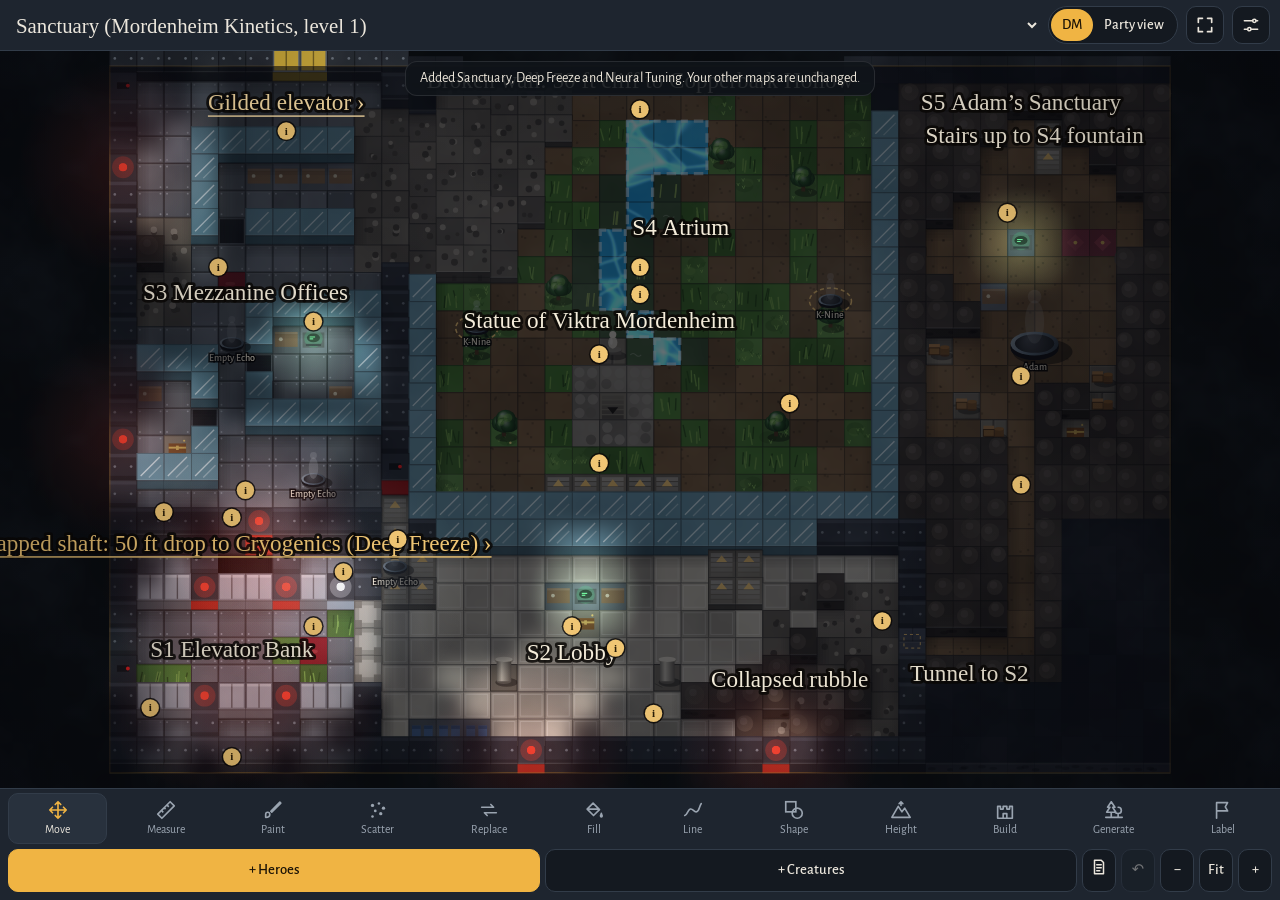
==== index.html @ d5d47702 "Add files via upload" ====
<!DOCTYPE html>
<html lang="en">
<head>
<meta charset="utf-8">
<meta name="color-scheme" content="dark">
<meta name="theme-color" content="#1e252f">
<meta name="viewport" content="width=device-width, initial-scale=1, viewport-fit=cover">
<title>Dungeon Maker</title>
<link rel="preconnect" href="https://fonts.googleapis.com">
<link rel="preconnect" href="https://fonts.gstatic.com" crossorigin>
<link href="https://fonts.googleapis.com/css2?family=Alegreya+Sans:wght@400;500;700&family=IM+Fell+English+SC&display=swap" rel="stylesheet">
<link rel="stylesheet" href="style.css">
</head>
<body>
<header>
  <select id="levelSel" aria-label="Current level"></select>
  <div class="seg" role="group" aria-label="View" id="viewSeg">
    <button data-view="dm" aria-pressed="true">DM</button>
    <button data-view="party" aria-pressed="false">Party view</button>
  </div>
  <button class="icon-btn" id="hideTools" aria-label="Hide tools for a bigger map" aria-pressed="false">
    <svg viewBox="0 0 24 24" fill="none" stroke="currentColor" stroke-width="2" stroke-linecap="round" stroke-linejoin="round"><path d="M4 9V4h5M20 9V4h-5M4 15v5h5M20 15v5h-5"/></svg>
  </button>
  <button class="icon-btn" id="lvlBtn" aria-label="Settings">
    <svg viewBox="0 0 24 24" fill="none" stroke="currentColor" stroke-width="1.8" stroke-linecap="round"><path d="M4 7h10M18 7h2M4 17h4M12 17h8"/><circle cx="16" cy="7" r="2"/><circle cx="10" cy="17" r="2"/></svg>
  </button>
</header>

<main id="stage">
  <canvas id="map" aria-label="Dungeon map"></canvas>
  <div id="toast" role="status" aria-live="polite"></div>
  <button class="btn" id="exitTable">Exit table display</button>
  <div id="floatBar">
    <button class="btn sq" id="fUndo" aria-label="Undo">↶</button>
    <button class="btn sq" id="fOut" aria-label="Zoom out">−</button>
    <button class="btn sq" id="fIn" aria-label="Zoom in">+</button>
    <button class="btn primary" id="showTools">Show tools</button>
  </div>
</main>

<nav class="tools">
  <div class="toolrow" role="group" aria-label="Tools">
    <button class="tool" data-tool="move" aria-pressed="true"><svg viewBox="0 0 24 24" fill="none" stroke="currentColor" stroke-width="1.8" stroke-linecap="round" stroke-linejoin="round"><path d="M12 3v18M3 12h18M12 3l-3 3M12 3l3 3M12 21l-3-3M12 21l3-3M3 12l3-3M3 12l3 3M21 12l-3-3M21 12l-3 3"/></svg>Move</button>
    <button class="tool" data-tool="measure" aria-pressed="false"><svg viewBox="0 0 24 24" fill="none" stroke="currentColor" stroke-width="1.8" stroke-linejoin="round"><path d="M3 16.5 16.5 3 21 7.5 7.5 21z"/><path d="M7 12.5l2 2M10 9.5l1.5 1.5M13 6.5l2 2"/></svg>Measure</button>
    <button class="tool edit" data-tool="paint" aria-pressed="false"><svg viewBox="0 0 24 24" fill="none" stroke="currentColor" stroke-width="1.8" stroke-linecap="round" stroke-linejoin="round"><path d="M4 20c2.5 0 4.5-1 4.5-3.2A2.3 2.3 0 0 0 6.2 14.5C4.8 14.5 4 15.6 4 17zM9.6 13.4 19.5 3.5l1 1-9.9 9.9"/></svg>Paint</button>
    <button class="tool edit" data-tool="scatter" aria-pressed="false"><svg viewBox="0 0 24 24" fill="currentColor"><circle cx="6" cy="7" r="1.8"/><circle cx="13" cy="5" r="1.4"/><circle cx="18" cy="10" r="1.8"/><circle cx="9" cy="13" r="1.5"/><circle cx="15" cy="16" r="1.8"/><circle cx="6" cy="19" r="1.4"/></svg>Scatter</button>
    <button class="tool edit" data-tool="replace" aria-pressed="false"><svg viewBox="0 0 24 24" fill="none" stroke="currentColor" stroke-width="1.8" stroke-linecap="round" stroke-linejoin="round"><path d="M4 9h13l-3-3M20 15H7l3 3"/></svg>Replace</button>
    <button class="tool edit" data-tool="fill" aria-pressed="false"><svg viewBox="0 0 24 24" fill="none" stroke="currentColor" stroke-width="1.8" stroke-linejoin="round"><path d="M4.5 11 11 4.5l7 7L11.5 18zM4.5 11h13.5M20 15.5c0 1.3.9 2.2.9 3.1a.9.9 0 0 1-1.8 0c0-.9.9-1.8.9-3.1z"/></svg>Fill</button>
    <button class="tool edit" data-tool="line" aria-pressed="false"><svg viewBox="0 0 24 24" fill="none" stroke="currentColor" stroke-width="1.8" stroke-linecap="round"><path d="M3 18c3-1 3-6 6-7s4 4 7 3 3-7 5-9"/></svg>Line</button>
    <button class="tool edit" data-tool="shape" aria-pressed="false"><svg viewBox="0 0 24 24" fill="none" stroke="currentColor" stroke-width="1.8"><rect x="3" y="3" width="11" height="11"/><circle cx="15.5" cy="15.5" r="5.5"/></svg>Shape</button>
    <button class="tool edit" data-tool="height" aria-pressed="false"><svg viewBox="0 0 24 24" fill="none" stroke="currentColor" stroke-width="1.8" stroke-linejoin="round" stroke-linecap="round"><path d="M2 20 9 8l4 6 3-4 6 10z"/><path d="M12 3v4M10 5l2-2 2 2"/></svg>Height</button>
    <button class="tool edit" data-tool="build" aria-pressed="false"><svg viewBox="0 0 24 24" fill="none" stroke="currentColor" stroke-width="1.8" stroke-linejoin="round"><path d="M4 21V8h3v3h3V8h4v3h3V8h3v13z"/><path d="M10 21v-5h4v5"/></svg>Build</button>
    <button class="tool edit" data-tool="biome" aria-pressed="false"><svg viewBox="0 0 24 24" fill="none" stroke="currentColor" stroke-width="1.8" stroke-linejoin="round" stroke-linecap="round"><path d="M9 3 13 9h-2.5l3.5 5.5H4L7.5 9H5zM9 14.5V20M16.5 9a3.5 3.5 0 0 1 3.5 3.5c0 2-1.5 3.3-3.5 3.3s-3-1-3-1M16.5 15.8V20M3 20h18"/></svg>Generate</button>
    <button class="tool edit" data-tool="label" aria-pressed="false"><svg viewBox="0 0 24 24" fill="none" stroke="currentColor" stroke-width="1.8" stroke-linejoin="round" stroke-linecap="round"><path d="M5 21V4h12l-2.5 4.5L17 13H5"/></svg>Label</button>
  </div>
  <div class="opts" id="opts" hidden>
    <button class="chip" id="terrainBtn" data-for="paint scatter replace fill line shape" aria-label="Choose terrain"><canvas id="terrainSw" width="60" height="60"></canvas><span id="terrainName">Stone floor</span></button>
    <div class="group" id="sizes" data-for="paint scatter replace line height build" role="group" aria-label="Brush size"><span>Size</span></div>
    <div class="group" id="shapeSeg" data-for="paint replace line height" role="group" aria-label="Brush shape"></div>
    <div class="group" id="densSeg" data-for="scatter" role="group" aria-label="Density"></div>
    <div class="group" id="windSeg" data-for="line" role="group" aria-label="Line style"></div>
    <div class="group" id="modeSeg" data-for="shape" role="group" aria-label="Shape"></div>
    <div class="group" id="liftSeg" data-for="paint line" role="group" aria-label="Height while painting"><span>Height</span></div>
    <div class="group" id="hModeSeg" data-for="height" role="group" aria-label="Height mode"></div>
    <div class="group" id="buildSeg" data-for="build" role="group" aria-label="What to build"></div>
    <button class="chip plain" id="tmBtn" data-for="biome">✨ Describe a map</button>
    <button class="chip plain" id="genBtn" data-for="biome" aria-label="Choose what to generate">🌾 Grassland ▾</button>
  </div>
  <div class="actions">
    <button class="btn primary grow" id="addHero">+ Heroes</button>
    <button class="btn grow" id="addMon">+ Creatures</button>
    <button class="btn sq" id="partyBtn" aria-label="Party and character sheets"><svg viewBox="0 0 24 24" width="18" height="18" fill="none" stroke="currentColor" stroke-width="2" stroke-linecap="round" stroke-linejoin="round"><path d="M6 3h9l3 3v15H6z"/><path d="M9 9h6M9 13h6M9 17h4"/></svg></button>
    <button class="btn sq" id="undoBtn" disabled aria-label="Undo">↶</button>
    <button class="btn sq" id="zoomOut" aria-label="Zoom out">−</button>
    <button class="btn sq" id="fitBtn" aria-label="Show the whole level">Fit</button>
    <button class="btn sq" id="zoomIn" aria-label="Zoom in">+</button>
  </div>
</nav>

<section class="sheet" id="libSheet" hidden aria-label="Add minis">
  <div class="sheet-head"><h2 id="libTitle">Add minis</h2><button class="btn primary" id="libDone">Done</button></div>
  <div class="row">
    <div class="seg" id="libTabs" role="group" aria-label="Kind"><button data-k="hero" aria-pressed="true">Heroes</button><button data-k="creature" aria-pressed="false">Creatures</button></div>
    <div class="qty" style="margin-left:auto"><span class="note">How many</span><button class="btn sq" id="qMinus" aria-label="Fewer">−</button><output id="qOut">1</output><button class="btn sq" id="qPlus" aria-label="More">+</button></div>
  </div>
  <div class="field"><input type="search" id="libSearch" placeholder="Search, like goblin or dragon" aria-label="Search minis" autocomplete="off"></div>
  <div class="opts" id="libCats" role="group" aria-label="Category"></div>
  <div class="tgrid" id="libGrid"></div>
</section>

<section class="sheet" id="tokSheet" hidden aria-label="Edit mini">
  <div class="sheet-head"><h2 id="tokTitle">Edit hero</h2><button class="btn primary" id="tokDone">Done</button></div>
  <div class="row">
    <canvas class="preview" id="tokPrev" width="58" height="58"></canvas>
    <div class="field" style="flex:1"><label for="tokName">Name</label><input type="text" id="tokName" maxlength="28" autocomplete="off"></div>
  </div>
  <div class="row">
    <button class="btn" id="pickIcon">Pick an icon</button>
    <label class="btn filelabel">Use a picture<input type="file" id="fileIn" accept="image/*"></label>
    <button class="btn" id="noPic">Plain</button>
  </div>
  <div class="field">
    <span class="lab">Hit points</span>
    <div class="row">
      <input type="number" id="hp" min="0" aria-label="Current hit points" style="width:76px;border:1px solid var(--line);background:var(--bg);border-radius:8px;padding:7px 8px">
      <span>of</span>
      <input type="number" id="hpMax" min="0" aria-label="Maximum hit points" style="width:76px;border:1px solid var(--line);background:var(--bg);border-radius:8px;padding:7px 8px">
      <div class="hpbtns"><button class="btn" data-hp="-5">−5</button><button class="btn" data-hp="-1">−1</button><button class="btn" data-hp="1">+1</button><button class="btn" data-hp="5">+5</button></div>
    </div>
  </div>
  <div class="field"><label for="tokAlt">Height above the ground <output id="altOut">On the ground</output></label>
    <div class="row"><input type="number" id="tokAlt" step="5" aria-label="Height in feet" style="width:90px;border:1px solid var(--line);background:var(--bg);border-radius:8px;padding:7px 8px"><span>ft</span>
      <div class="hpbtns"><button class="btn" data-alt="-10">−10</button><button class="btn" data-alt="10">+10</button><button class="btn" data-alt="30">+30</button><button class="btn" data-alt="0">Ground</button></div></div>
    <p class="note">Above 0 is flying: they see over walls, trees and cliffs lower than their eyes, and others can spot them from farther away. Below 0 is burrowed or diving.</p></div>
  <div class="field"><span class="lab">Conditions</span><div class="row" id="condRow"></div></div>
  <div class="field" id="visField">
    <label for="tokVis">How far they can see <output id="visOut">60 ft</output></label>
    <input type="range" id="tokVis" min="0" max="300" step="5">
    <p class="note">Darkvision is usually 60 ft, a torch about 40 ft. On a level lit from within, heroes see everything in line of sight.</p>
  </div>
  <div class="field">
    <label for="tokSize">Size</label>
    <select id="tokSize">
      <option value="1">Tiny, Small or Medium (1 square)</option>
      <option value="2">Large (2×2)</option>
      <option value="3">Huge (3×3)</option>
      <option value="4">Gargantuan (4×4)</option>
      <option value="6">Colossal (6×6)</option>
      <option value="10">Titanic (10×10)</option>
    </select>
  </div>
  <div class="field"><label for="tokLight">Carries or gives off light</label><select id="tokLight"></select><p class="note" id="tokLightOut"></p></div>
  <div class="field"><label for="tokModel">3D model</label><select id="tokModel"></select></div>
  <div class="field"><label for="tokAnim">Animation</label>
    <select id="tokAnim"><option value="none">None</option><option value="tentacles">Writhing tentacles</option><option value="hover">Hovering</option><option value="aura">Glowing aura</option><option value="flames">Wreathed in flames</option><option value="shadow">Shadowy</option></select></div>
  <div class="field"><label for="tokFrenzy">Frenzy Virus</label><select id="tokFrenzy"><option value="0">Not infected</option><option value="1">Frenzied (purple, red eyes)</option><option value="2">Apex (dark aura)</option></select></div>
  <label class="check"><input type="checkbox" id="tokSub"> Under the water (seen through the surface)</label>
  <label class="check" id="hiddenRow"><input type="checkbox" id="tokHidden"> Hidden from players, even when in sight</label>
  <div class="field"><label for="tokLevel">On level</label><select id="tokLevel"></select></div>
  <div class="field"><span class="lab">Ring color</span><div class="swatches" id="swatches"></div></div>
  <button class="btn primary" id="tokSheetBtn">Open character sheet</button>
  <div class="row">
    <button class="btn grow" id="tokDup">Duplicate</button>
    <button class="btn grow danger" id="tokDel">Remove</button>
  </div>
</section>

<section class="sheet" id="iconSheet" hidden aria-label="Pick an icon">
  <div class="sheet-head"><h2>Pick an icon</h2><button class="btn primary" id="iconDone">Back</button></div>
  <div class="egrid" id="iconGrid"></div>
</section>

<section class="sheet" id="genSheet" hidden aria-label="Choose what to generate">
  <div class="sheet-head"><h2>Generate</h2><button class="btn primary" id="genDone">Done</button></div>
  <p class="note">Pick one, then drag a rectangle on the map. Bigger rectangles make bigger places. Every drag comes out different, and Undo takes it back.</p>
  <div id="genGroups"></div>
</section>

<section class="sheet" id="tmSheet" hidden aria-label="Describe a map">
  <div class="sheet-head"><h2>Describe a map</h2><button class="btn primary" id="tmClose">Close</button></div>
  <div class="field"><label for="tmText">What should the map have?</label>
    <textarea id="tmText" rows="4" placeholder="A ruined castle on a hill in a misty forest, a river running north to south, a village to the west, and 6 goblins and an ogre in the castle"></textarea></div>
  <div class="opts" id="tmExamples" style="flex-wrap:wrap"></div>
  <div class="seg" id="tmWhere" role="group" aria-label="Where to make it" style="align-self:flex-start"><button data-v="new" aria-pressed="true">New level</button><button data-v="here" aria-pressed="false">Replace this level</button></div>
  <button class="btn primary" id="tmGo">Make the map</button>
  <p class="note" id="tmResult">Mention places (castle, village, ruins, temple, forest, desert, mountains, river, road, coast, island, caves, lava), where they go (north, east, middle…), sizes (huge, 300 by 200 ft, 5 miles), time and weather (night, fog, snow, storm) and creatures with counts (3 goblins, a frenzied Rathalos, a party of 5).</p>
</section>

<section class="sheet" id="csSheet" hidden aria-label="Character sheet" style="max-height:92vh">
  <div class="sheet-head"><h2 id="csTitle">Character sheet</h2><button class="btn primary" id="csDone">Done</button></div>
  <div class="seg" id="csTabs" role="group" aria-label="Sheet section" style="align-self:flex-start;flex-wrap:wrap">
    <button data-t="main" aria-pressed="true">Character</button><button data-t="stats" aria-pressed="false">Abilities</button><button data-t="combat" aria-pressed="false">Combat</button><button data-t="spells" aria-pressed="false">Spells</button><button data-t="notes" aria-pressed="false">Features</button></div>
  <div id="csBody" class="cs-body"></div>
</section>

<section class="sheet" id="partySheet" hidden aria-label="Party">
  <div class="sheet-head"><h2>Party</h2><button class="btn primary" id="partyDone">Done</button></div>
  <p class="note">Every hero on every level. Tap one to open their character sheet.</p>
  <div id="partyList" class="party-list"></div>
</section>

<section class="sheet" id="labelSheet" hidden aria-label="Edit label">
  <div class="sheet-head"><h2>Edit label</h2><button class="btn primary" id="labelDone">Done</button></div>
  <div class="field"><label for="labelText">Place name</label><input type="text" id="labelText" maxlength="48" autocomplete="off"></div>
  <label class="check"><input type="checkbox" id="labelShow"> Players can see this label</label>
  <p class="note">Labels players can’t see show in gold in DM view.</p>
  <div class="field"><label for="labelLink">Tapping it opens level</label><select id="labelLink"></select></div>
  <button class="btn" id="labelGo" hidden>Go to that level</button>
  <button class="btn danger" id="labelDel">Remove label</button>
</section>

<section class="sheet" id="terrainSheet" hidden aria-label="Choose terrain">
  <div class="sheet-head"><h2>Choose terrain</h2><button class="btn primary" id="terrainDone">Done</button></div>
  <div id="terrainGroups"></div>
</section>

<section class="sheet" id="lvlSheet" hidden aria-label="Settings">
  <div class="sheet-head"><h2>Settings</h2><button class="btn primary" id="lvlDone">Done</button></div>
  <h3 style="margin-top:0">This level</h3>
  <div class="field"><label for="lvName">Level name</label><input type="text" id="lvName" maxlength="48" autocomplete="off"></div>
  <div class="field"><label for="scaleSel">Each square is</label>
    <select id="scaleSel">
      <option value="5">5 ft (rooms, caves and battles)</option>
      <option value="10">10 ft</option>
      <option value="30">30 ft</option>
      <option value="100">100 ft (regions)</option>
      <option value="500">500 ft</option>
      <option value="5280">1 mile (overland)</option>
    </select>
  </div>
  <div class="pair">
    <div class="field"><label for="mapW">Width (squares)</label><input type="number" id="mapW" min="10" max="2000"></div>
    <div class="field"><label for="mapH">Height (squares)</label><input type="number" id="mapH" min="10" max="2000"></div>
  </div>
  <button class="btn" id="resizeBtn">Resize level</button>
  <p class="note" id="sizeNote"></p>
  <div class="field">
    <span class="lab">Sky and ambient light</span>
    <div class="seg" id="timeSeg" role="group" aria-label="Sky and ambient light" style="align-self:flex-start;flex-wrap:wrap">
      <button data-v="day" aria-pressed="false">Daylight</button><button data-v="dusk" aria-pressed="false">Dawn or dusk</button><button data-v="moon" aria-pressed="false">Moonlit</button><button data-v="night" aria-pressed="false">Dark night</button><button data-v="none" aria-pressed="false">No light</button>
    </div>
    <p class="note">Torches, fires, lava, crystals, glowing terminals and any light a mini carries add light on top, and walls cast shadows. Every square is bright, dim or dark, and heroes need darkvision to see into darkness. Use No light for caves and sealed buildings.</p>
  </div>
  <label class="check"><input type="checkbox" id="skyChk"> Open sky (fliers can see over walls and trees)</label>
  <label class="check"><input type="checkbox" id="gridChk"> Show grid</label>
  <div class="field"><span class="lab">Grid style</span>
    <div class="seg" id="gridStyleSeg" role="group" aria-label="Grid style" style="align-self:flex-start"><button data-v="line" aria-pressed="true">Lines</button><button data-v="glow" aria-pressed="false">Glowing</button></div></div>
  <div class="field"><label for="weatherSel">Weather and atmosphere</label>
    <select id="weatherSel">
      <option value="none">None</option><option value="rain">Rain</option><option value="storm">Thunderstorm</option><option value="snow">Snow</option>
      <option value="fog">Drifting fog</option><option value="embers">Rising embers</option><option value="ash">Falling ash</option><option value="fireflies">Fireflies</option>
      <option value="spores">Glowing spores</option><option value="bubbles">Underwater bubbles</option><option value="dust">Dust motes</option><option value="sunbeams">Sunbeams</option><option value="heartbeat">Heartbeat (living dungeon)</option>
    </select></div>

  <button class="btn" id="fogBtn">Reset what the party has explored</button>
  <button class="btn danger" id="clearBtn">Clear this level</button>
  <h3>Look</h3>
  <div class="field"><span class="lab">Animated effects</span>
    <div class="seg" id="fxSeg" role="group" aria-label="Animated effects" style="align-self:flex-start"><button data-v="1" aria-pressed="true">On</button><button data-v="0" aria-pressed="false">Off</button></div>
    <p class="note">Shimmering water with light ripples and foam, flowing lava, flickering firelight, weather, writhing tentacles and richer ground textures. Turn off on slower devices.</p></div>
  <div class="field"><span class="lab">Map</span>
    <div class="seg" id="lookSeg" role="group" aria-label="Map style" style="align-self:flex-start"><button data-v="1" aria-pressed="true">3D</button><button data-v="0" aria-pressed="false">Flat</button></div></div>
  <div class="field" id="wallField"><label for="wallH">Wall height <output id="wallOut"></output></label><input type="range" id="wallH" min="0.15" max="1" step="0.05"></div>
  <div class="field"><span class="lab">Minis</span>
    <div class="seg" id="miniSeg" role="group" aria-label="Mini style" style="align-self:flex-start"><button data-v="model" aria-pressed="true">3D models</button><button data-v="standee" aria-pressed="false">Standees</button><button data-v="flat" aria-pressed="false">Flat tokens</button></div></div>
  <p class="note">3D shows when you’re zoomed in. Zoomed far out, huge levels switch to a flat overview so they stay fast.</p>
  <h3>Table display</h3>
  <p class="note">Show the players’ view on a TV or second screen. Open this same page there and tap the button below on that screen. It follows this screen’s level, camera, minis and fog as you play.</p>
  <button class="btn" id="tableBtn">Use this screen as the table display</button>
  <label class="check"><input type="checkbox" id="followChk" checked> Table display follows my camera</label>
  <h3>Levels</h3>
  <p class="note">Give each part of a big dungeon its own level, like a mile-wide overview plus detailed 5 ft areas. A label can open another level when tapped.</p>
  <button class="btn" id="addLvlBtn">Add a new level</button>
  <button class="btn danger" id="delLvlBtn">Delete this level</button>
  <button class="btn" id="sampleBtn">Load the example living dungeon</button>
  <button class="btn" id="tmBtn2">New level from a description</button>
  <button class="btn" id="mkBtn">Add the Mordenheim Kinetics maps</button>
  <button class="btn" id="cometBtn">Add the Frenzied Comet campaign maps</button>
</section>

<script src="script.js"></script>
</body>
</html>
---- style.css ----
:root,:root[data-theme="light"],:root[data-theme="dark"]{
  /* Always the dark tabletop look, whatever the device or app theme is */
  --bg:#141920; --panel:#1e252f; --ink:#ebe6dc; --muted:#9aa4b0; --line:#323c49;
  --accent:#f0b443; --accent-ink:#1d1406; --danger:#e3695c; --press:#28313d;
  box-sizing:border-box;
  padding-top:env(safe-area-inset-top,0px);
  padding-bottom:env(safe-area-inset-bottom,0px);
  color-scheme:dark;
}
*,*::before,*::after{box-sizing:inherit}
html{height:100%;scroll-padding-top:env(safe-area-inset-top,0px)}
body{height:100%;margin:0;display:flex;flex-direction:column;overflow:hidden;background:var(--bg);color:var(--ink);
  font:16px/1.4 "Alegreya Sans",system-ui,-apple-system,"Segoe UI",sans-serif}
button,input,select{font:inherit;color:inherit}
button{cursor:pointer}
:focus-visible{outline:2px solid var(--accent);outline-offset:2px}

header{display:flex;align-items:center;gap:8px;padding:6px 10px;background:var(--panel);border-bottom:1px solid var(--line)}
#levelSel{flex:1;min-width:0;border:0;background:none;padding:4px 2px;font-family:"IM Fell English SC",Georgia,"Times New Roman",serif;font-size:1.3rem;line-height:1.1;text-overflow:ellipsis}
.seg{display:flex;border:1px solid var(--line);border-radius:999px;padding:2px;background:var(--bg);flex-shrink:0}
.seg button{border:0;background:none;padding:6px 11px;border-radius:999px;font-weight:500;font-size:.9rem;white-space:nowrap}
.seg button[aria-pressed="true"]{background:var(--accent);color:var(--accent-ink)}
.icon-btn{border:1px solid var(--line);background:var(--bg);border-radius:10px;width:38px;height:38px;display:grid;place-items:center;padding:0;flex-shrink:0}
.icon-btn svg{width:20px;height:20px}
.icon-btn[aria-pressed="true"]{background:var(--accent);border-color:var(--accent);color:var(--accent-ink)}

#stage{flex:1;position:relative;background:#0a0d11;min-height:0;overflow:hidden}
#map{display:block;width:100%;height:100%;touch-action:none}
#toast{position:absolute;top:10px;left:50%;transform:translateX(-50%);max-width:min(92%,520px);background:rgba(16,20,26,.9);color:#ece6da;
  border:1px solid rgba(255,255,255,.1);border-radius:12px;padding:7px 14px;font-size:.88rem;line-height:1.35;pointer-events:none;opacity:0;transition:opacity .25s;text-align:center}
#toast.on{opacity:1}
@media (prefers-reduced-motion: reduce){#toast{transition:none}}
#floatBar{position:absolute;right:10px;bottom:10px;display:none;gap:6px}
body.compact #floatBar{display:flex}
body.compact nav.tools{display:none}
#floatBar .btn{box-shadow:0 4px 14px rgba(0,0,0,.4)}
body.table header,body.table nav.tools,body.table #floatBar{display:none!important}
#exitTable{position:absolute;top:8px;right:8px;display:none;opacity:.35;font-size:.8rem}
body.table #exitTable{display:block}
#exitTable:hover,#exitTable:focus-visible{opacity:1}

nav.tools{background:var(--panel);padding:4px 8px 8px;display:flex;flex-direction:column;gap:5px;border-top:1px solid var(--line)}
.toolrow{display:flex;gap:2px;overflow-x:auto;scrollbar-width:none}
.toolrow::-webkit-scrollbar,.opts::-webkit-scrollbar{display:none}
.tool{flex:1 0 auto;min-width:52px;border:1px solid transparent;background:none;border-radius:10px;display:flex;flex-direction:column;align-items:center;gap:1px;padding:5px 3px;font-size:.74rem;color:var(--muted);white-space:nowrap}
.tool svg{width:22px;height:22px}
.tool[aria-pressed="true"]{background:var(--press);border-color:var(--line);color:var(--ink)}
.tool[aria-pressed="true"] svg{color:var(--accent)}
.tool:disabled{opacity:.3;cursor:default}

.opts{display:flex;gap:8px;align-items:center;overflow-x:auto;scrollbar-width:none;min-height:38px}
.opts[hidden],.opts [hidden]{display:none!important}
.chip{display:flex;align-items:center;gap:6px;border:1px solid var(--line);background:var(--bg);border-radius:999px;padding:3px 12px 3px 3px;white-space:nowrap;font-weight:500;font-size:.88rem;flex-shrink:0}
.chip canvas{width:30px;height:30px;border-radius:50%;display:block}
.chip.plain{padding:5px 11px}
.chip[aria-pressed="true"]{border-color:var(--accent);background:var(--press);box-shadow:inset 0 0 0 1px var(--accent)}
.group{display:flex;align-items:center;gap:3px;flex-shrink:0}
.group>span{font-size:.82rem;color:var(--muted);margin-right:2px}
.size{min-width:30px;height:30px;border-radius:8px;border:1px solid var(--line);background:var(--bg);padding:0 4px;font-size:.84rem;font-weight:500}
.size[aria-pressed="true"]{background:var(--accent);border-color:var(--accent);color:var(--accent-ink)}

.actions{display:flex;gap:5px}
.btn{border:1px solid var(--line);background:var(--bg);border-radius:10px;padding:8px 10px;font-weight:500;white-space:nowrap}
.btn.primary{background:var(--accent);border-color:var(--accent);color:var(--accent-ink)}
.btn.grow{flex:1 1 0;min-width:0;overflow:hidden;text-overflow:ellipsis}
.actions .btn{padding:8px 6px;font-size:.92rem}
.btn.danger{color:var(--danger)}
.btn:disabled{opacity:.4;cursor:default}
.btn.sq{min-width:34px;padding:8px 6px}

.sheet{position:fixed;left:0;right:0;bottom:0;z-index:20;margin:0 auto;max-width:600px;background:var(--panel);border:1px solid var(--line);border-bottom:0;border-radius:16px 16px 0 0;
  padding:14px 16px calc(16px + env(safe-area-inset-bottom,0px));box-shadow:0 -10px 30px rgba(0,0,0,.35);display:flex;flex-direction:column;gap:12px;max-height:84vh;overflow:auto}
.sheet[hidden]{display:none}
.sheet-head{display:flex;align-items:center;gap:8px;position:sticky;top:-14px;background:var(--panel);padding:4px 0;margin-top:-4px;z-index:1}
.sheet h2{font-family:"IM Fell English SC",Georgia,serif;font-weight:400;font-size:1.3rem;margin:0;flex:1}
.sheet h3{font-family:"IM Fell English SC",Georgia,serif;font-weight:400;font-size:1.1rem;margin:6px 0 0}
.field{display:flex;flex-direction:column;gap:4px}
.field[hidden],.row[hidden],.check[hidden]{display:none}
.field>label,.field>.lab{font-weight:500;display:flex;justify-content:space-between;gap:8px}
.field input[type=text],.field input[type=number],.field input[type=search],.field select{border:1px solid var(--line);background:var(--bg);border-radius:8px;padding:8px 10px;width:100%}
.field input[type=range]{width:100%;accent-color:var(--accent)}
.field textarea{border:1px solid var(--line);background:var(--bg);border-radius:8px;padding:8px 10px;width:100%;resize:vertical;font:inherit;color:inherit}
.check{display:flex;align-items:center;gap:10px;font-weight:500}
.check input{width:20px;height:20px;accent-color:var(--accent)}
.note{margin:0;font-size:.85rem;color:var(--muted)}
.swatches{display:flex;gap:8px;flex-wrap:wrap}
.swatch{width:32px;height:32px;border-radius:50%;border:2px solid var(--line);padding:0}
.swatch[aria-pressed="true"]{border-color:var(--ink);box-shadow:0 0 0 2px var(--accent)}
.row{display:flex;gap:8px;flex-wrap:wrap;align-items:center}
.pair{display:flex;gap:10px}
.pair .field{flex:1}
.tgrid{display:grid;grid-template-columns:repeat(auto-fill,minmax(78px,1fr));gap:6px}
.tcell{border:1px solid transparent;background:none;border-radius:10px;padding:6px 4px;display:flex;flex-direction:column;align-items:center;gap:4px;font-size:.8rem;line-height:1.15;text-align:center}
.tcell canvas{width:44px;height:44px;border-radius:8px;display:block}
.tcell[aria-pressed="true"]{border-color:var(--accent);background:var(--press)}
.tcell .emo{font-size:30px;line-height:44px;height:44px;width:44px;border-radius:50%;display:grid;place-items:center;font-family:"Apple Color Emoji","Segoe UI Emoji","Noto Color Emoji",sans-serif}
.tcell small{color:var(--muted);font-size:.72rem}
.egrid{display:grid;grid-template-columns:repeat(auto-fill,minmax(46px,1fr));gap:4px}
.egrid button{border:1px solid transparent;background:none;border-radius:10px;height:46px;font-size:26px;font-family:"Apple Color Emoji","Segoe UI Emoji","Noto Color Emoji",sans-serif;padding:0}
.egrid button[aria-pressed="true"]{border-color:var(--accent);background:var(--press)}
.cs-body{display:flex;flex-direction:column;gap:12px}
.cs-body input[type=text],.cs-body input[type=number],.cs-body select,.cs-body textarea{border:1px solid var(--line);background:var(--bg);border-radius:8px;padding:7px 9px;width:100%;min-width:0;font:inherit;color:inherit}
.cs-gest{display:grid;grid-template-columns:repeat(auto-fit,minmax(200px,1fr));gap:10px}
.cs-side{border:1px solid var(--line);border-radius:12px;padding:10px;display:flex;flex-direction:column;gap:8px}
.cs-side h3{margin:0}
.cs-stats{display:grid;grid-template-columns:repeat(auto-fill,minmax(96px,1fr));gap:8px}
.cs-stats div,.cs-abil div,.cs-slots>div{border:1px solid var(--line);border-radius:12px;padding:8px;display:flex;flex-direction:column;align-items:center;gap:2px;text-align:center}
.cs-stats b,.cs-abil b{font-size:1.25rem}.cs-stats span,.cs-abil span,.cs-slots span{font-size:.78rem;color:var(--muted)}
.cs-abil{display:grid;grid-template-columns:repeat(3,1fr);gap:8px}.cs-abil input{text-align:center;width:64px!important}
.cs-slots{display:grid;grid-template-columns:repeat(auto-fill,minmax(110px,1fr));gap:8px}
.cs-list{display:grid;grid-template-columns:repeat(auto-fill,minmax(180px,1fr));gap:6px}
.cs-skill{border:1px solid var(--line);background:var(--bg);border-radius:10px;padding:7px 9px;text-align:left}
.cs-skill[aria-pressed="true"]{border-color:var(--accent);background:var(--press)}
.cs-skill small,.cs-list small{color:var(--muted)}
.cs-atk input,.cs-trk input{flex:1}.cs-trk b{white-space:nowrap}
.party-list{display:flex;flex-direction:column;gap:6px}
.party-row{border:1px solid var(--line);background:var(--bg);border-radius:12px;padding:10px 12px;text-align:left;display:flex;flex-direction:column;gap:2px}
.party-row span{font-size:.85rem;color:var(--muted)}
.btn[data-armed]{background:var(--danger);border-color:var(--danger);color:#fff}
.cond{border:1px solid var(--line);background:var(--bg);border-radius:999px;padding:4px 10px;font-size:.85rem;white-space:nowrap}
.cond[aria-pressed="true"]{background:var(--accent);border-color:var(--accent);color:var(--accent-ink)}
.preview{width:58px;height:58px;border-radius:50%;flex-shrink:0}
.hpbtns{display:flex;gap:4px}
.hpbtns .btn{padding:7px 9px}
.qty{display:flex;align-items:center;gap:6px}
.qty output{min-width:2ch;text-align:center;font-weight:700;font-size:1.05rem}
.filelabel{position:relative;overflow:hidden}
.filelabel input{position:absolute;inset:0;opacity:0;cursor:pointer}
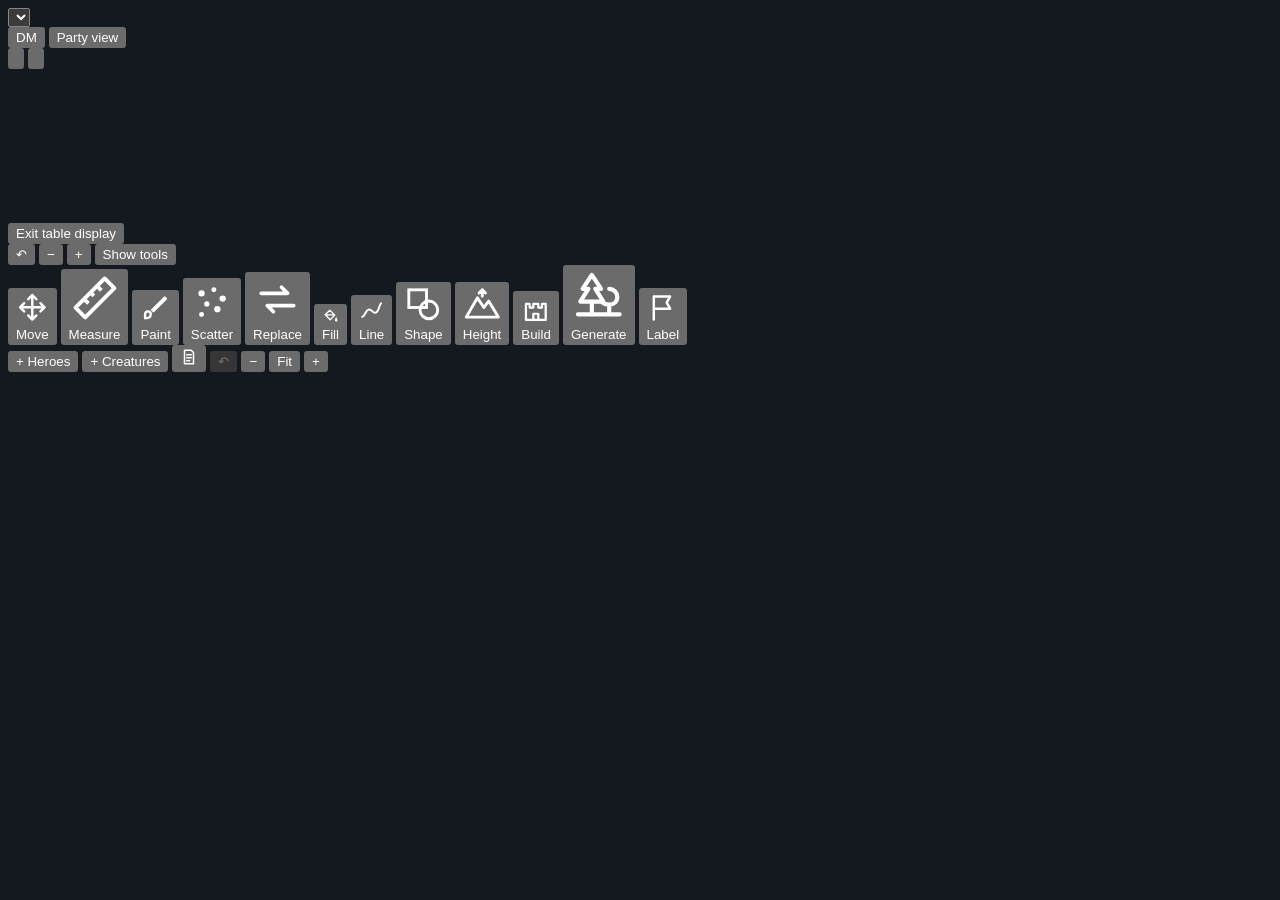
==== commit 43b2e42b: "Rename index (3).html to index.html" ====
--- a/index.html
+++ b/index.html
@@ -9,7 +9,7 @@
 <link rel="preconnect" href="https://fonts.googleapis.com">
 <link rel="preconnect" href="https://fonts.gstatic.com" crossorigin>
 <link href="https://fonts.googleapis.com/css2?family=Alegreya+Sans:wght@400;500;700&family=IM+Fell+English+SC&display=swap" rel="stylesheet">
-<link rel="stylesheet" href="style.css">
+<style>html,body{background:#141920;color:#ebe6dc;color-scheme:dark}</style><link rel="stylesheet" href="style.css?v=202610310903">
 </head>
 <body>
 <header>
@@ -258,6 +258,6 @@
   <button class="btn" id="cometBtn">Add the Frenzied Comet campaign maps</button>
 </section>
 
-<script src="script.js"></script>
+<script src="script.js?v=202610310903"></script>
 </body>
 </html>
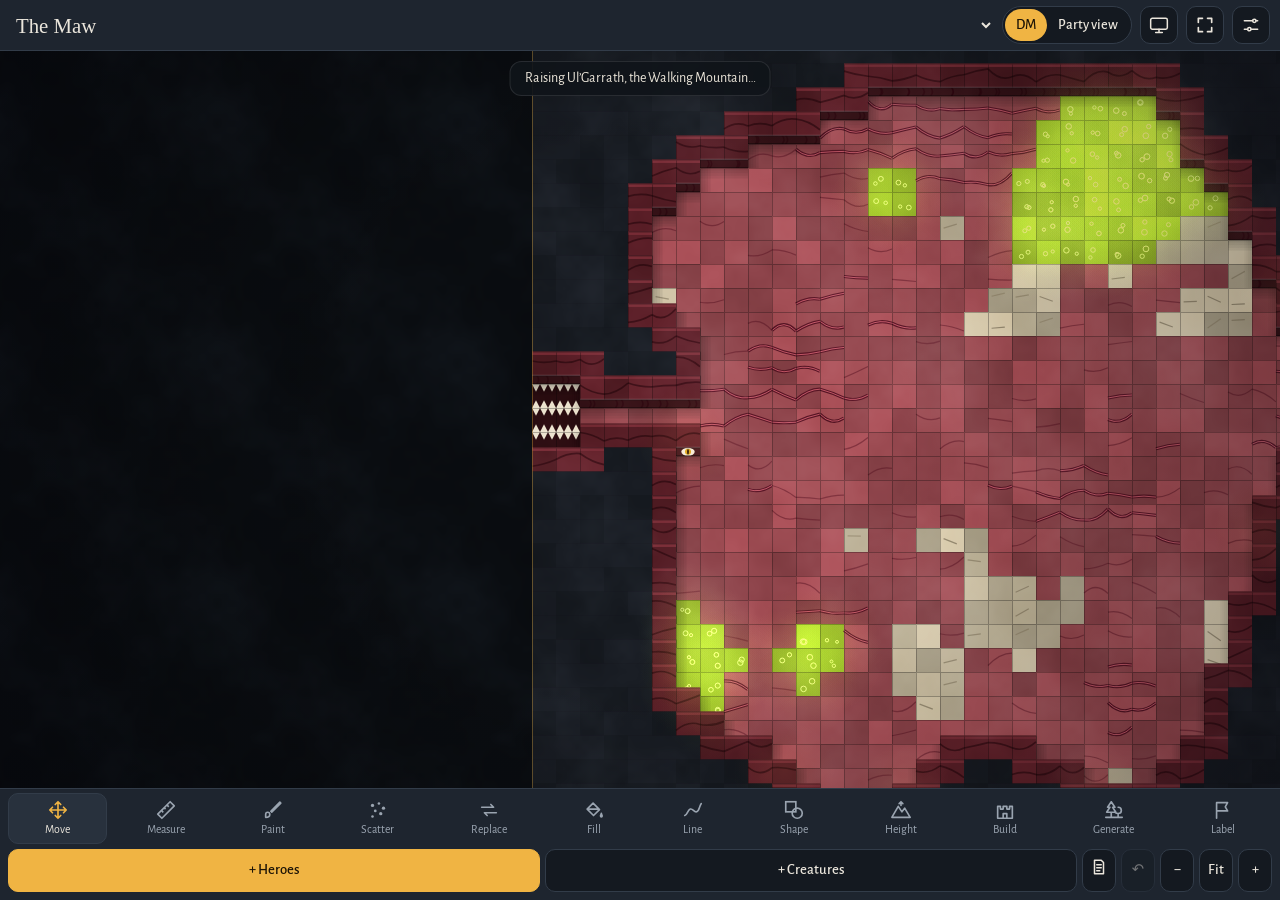
==== commit c40efa8f: "Add files via upload" ====
--- a/index.html
+++ b/index.html
@@ -4,12 +4,154 @@
 <meta charset="utf-8">
 <meta name="color-scheme" content="dark">
 <meta name="theme-color" content="#1e252f">
+<meta name="mobile-web-app-capable" content="yes">
+<meta name="apple-mobile-web-app-capable" content="yes">
+<meta name="apple-mobile-web-app-status-bar-style" content="black-translucent">
+<meta name="apple-mobile-web-app-title" content="Dungeon Maker">
+<link rel="manifest" href='data:application/manifest+json,{"name":"Dungeon Maker","short_name":"Dungeon Maker","display":"fullscreen","background_color":"%23141920","theme_color":"%23141920"}'>
 <meta name="viewport" content="width=device-width, initial-scale=1, viewport-fit=cover">
 <title>Dungeon Maker</title>
 <link rel="preconnect" href="https://fonts.googleapis.com">
 <link rel="preconnect" href="https://fonts.gstatic.com" crossorigin>
 <link href="https://fonts.googleapis.com/css2?family=Alegreya+Sans:wght@400;500;700&family=IM+Fell+English+SC&display=swap" rel="stylesheet">
-<style>html,body{background:#141920;color:#ebe6dc;color-scheme:dark}</style><link rel="stylesheet" href="style.css?v=202610310903">
+<style>
+:root,:root[data-theme="light"],:root[data-theme="dark"]{
+  /* Always the dark tabletop look, whatever the device or app theme is */
+  --bg:#141920; --panel:#1e252f; --ink:#ebe6dc; --muted:#9aa4b0; --line:#323c49;
+  --accent:#f0b443; --accent-ink:#1d1406; --danger:#e3695c; --press:#28313d;
+  box-sizing:border-box;
+  padding-top:env(safe-area-inset-top,0px);
+  padding-bottom:env(safe-area-inset-bottom,0px);
+  color-scheme:dark;
+}
+*,*::before,*::after{box-sizing:inherit}
+html{height:100%;scroll-padding-top:env(safe-area-inset-top,0px)}
+body{height:100%;margin:0;display:flex;flex-direction:column;overflow:hidden;background:var(--bg);color:var(--ink);
+  font:16px/1.4 "Alegreya Sans",system-ui,-apple-system,"Segoe UI",sans-serif}
+button,input,select{font:inherit;color:inherit}
+/* drop-down lists: dark like the rest of the app, in plain easy-to-read lettering */
+select option,select optgroup{background:var(--panel);color:var(--ink);font-family:system-ui,-apple-system,"Segoe UI",Roboto,sans-serif;font-size:1rem;font-variant:normal;font-weight:400;letter-spacing:0}
+select option:checked{background:#3a4656;color:#fff}
+#levelSel option{font-size:1.05rem;padding:6px 8px}
+button{cursor:pointer}
+:focus-visible{outline:2px solid var(--accent);outline-offset:2px}
+
+header{display:flex;align-items:center;gap:8px;padding:6px 10px;background:var(--panel);border-bottom:1px solid var(--line)}
+#levelSel{flex:1;min-width:0;border:0;background:none;color:var(--ink);padding:4px 2px;font-family:"IM Fell English SC",Georgia,"Times New Roman",serif;font-size:1.3rem;line-height:1.1;text-overflow:ellipsis}
+.seg{display:flex;border:1px solid var(--line);border-radius:999px;padding:2px;background:var(--bg);flex-shrink:0}
+.seg button{border:0;background:none;padding:6px 11px;border-radius:999px;font-weight:500;font-size:.9rem;white-space:nowrap}
+.seg button[aria-pressed="true"]{background:var(--accent);color:var(--accent-ink)}
+.icon-btn{border:1px solid var(--line);background:var(--bg);border-radius:10px;width:38px;height:38px;display:grid;place-items:center;padding:0;flex-shrink:0}
+.icon-btn svg{width:20px;height:20px}
+.icon-btn[aria-pressed="true"]{background:var(--accent);border-color:var(--accent);color:var(--accent-ink)}
+
+#stage{flex:1;position:relative;background:#0a0d11;min-height:0;overflow:hidden}
+#map{display:block;width:100%;height:100%;touch-action:none}
+#toast{position:absolute;top:10px;left:50%;transform:translateX(-50%);max-width:min(92%,520px);background:rgba(16,20,26,.9);color:#ece6da;
+  border:1px solid rgba(255,255,255,.1);border-radius:12px;padding:7px 14px;font-size:.88rem;line-height:1.35;pointer-events:none;opacity:0;transition:opacity .25s;text-align:center}
+#toast.on{opacity:1}
+@media (prefers-reduced-motion: reduce){#toast{transition:none}}
+#floatBar{position:absolute;right:10px;bottom:10px;display:none;gap:6px}
+body.compact #floatBar{display:flex}
+body.compact nav.tools{display:none}
+#castRemoteBox:not([hidden]){display:flex}
+body.compact>header{display:none}
+body.compact{overscroll-behavior:none;-webkit-user-select:none;user-select:none;-webkit-touch-callout:none}
+html:fullscreen,html:-webkit-full-screen{background:#141920}
+#floatBar .btn{box-shadow:0 4px 14px rgba(0,0,0,.4)}
+body.table header,body.table nav.tools,body.table #floatBar{display:none!important}
+#exitTable{position:absolute;top:8px;right:8px;display:none;opacity:.35;font-size:.8rem}
+body.table #exitTable{display:block}
+#exitTable:hover,#exitTable:focus-visible{opacity:1}
+
+nav.tools{background:var(--panel);padding:4px 8px 8px;display:flex;flex-direction:column;gap:5px;border-top:1px solid var(--line)}
+.toolrow{display:flex;gap:2px;overflow-x:auto;scrollbar-width:none}
+.toolrow::-webkit-scrollbar,.opts::-webkit-scrollbar{display:none}
+.tool{flex:1 0 auto;min-width:52px;border:1px solid transparent;background:none;border-radius:10px;display:flex;flex-direction:column;align-items:center;gap:1px;padding:5px 3px;font-size:.74rem;color:var(--muted);white-space:nowrap}
+.tool svg{width:22px;height:22px}
+.tool[aria-pressed="true"]{background:var(--press);border-color:var(--line);color:var(--ink)}
+.tool[aria-pressed="true"] svg{color:var(--accent)}
+.tool:disabled{opacity:.3;cursor:default}
+
+.opts{display:flex;gap:8px;align-items:center;overflow-x:auto;scrollbar-width:none;min-height:38px}
+.opts[hidden],.opts [hidden]{display:none!important}
+.chip{display:flex;align-items:center;gap:6px;border:1px solid var(--line);background:var(--bg);border-radius:999px;padding:3px 12px 3px 3px;white-space:nowrap;font-weight:500;font-size:.88rem;flex-shrink:0}
+.chip canvas{width:30px;height:30px;border-radius:50%;display:block}
+.chip.plain{padding:5px 11px}
+.chip[aria-pressed="true"]{border-color:var(--accent);background:var(--press);box-shadow:inset 0 0 0 1px var(--accent)}
+.group{display:flex;align-items:center;gap:3px;flex-shrink:0}
+.group>span{font-size:.82rem;color:var(--muted);margin-right:2px}
+.size{min-width:30px;height:30px;border-radius:8px;border:1px solid var(--line);background:var(--bg);padding:0 4px;font-size:.84rem;font-weight:500}
+.size[aria-pressed="true"]{background:var(--accent);border-color:var(--accent);color:var(--accent-ink)}
+
+.actions{display:flex;gap:5px}
+.btn{border:1px solid var(--line);background:var(--bg);border-radius:10px;padding:8px 10px;font-weight:500;white-space:nowrap}
+.btn.primary{background:var(--accent);border-color:var(--accent);color:var(--accent-ink)}
+.btn.grow{flex:1 1 0;min-width:0;overflow:hidden;text-overflow:ellipsis}
+.actions .btn{padding:8px 6px;font-size:.92rem}
+.btn.danger{color:var(--danger)}
+.btn:disabled{opacity:.4;cursor:default}
+.btn.sq{min-width:34px;padding:8px 6px}
+
+.sheet{position:fixed;left:0;right:0;bottom:0;z-index:20;margin:0 auto;max-width:600px;background:var(--panel);border:1px solid var(--line);border-bottom:0;border-radius:16px 16px 0 0;
+  padding:14px 16px calc(16px + env(safe-area-inset-bottom,0px));box-shadow:0 -10px 30px rgba(0,0,0,.35);display:flex;flex-direction:column;gap:12px;max-height:84vh;overflow:auto}
+.sheet[hidden]{display:none}
+.sheet-head{display:flex;align-items:center;gap:8px;position:sticky;top:-14px;background:var(--panel);padding:4px 0;margin-top:-4px;z-index:1}
+.sheet h2{font-family:"IM Fell English SC",Georgia,serif;font-weight:400;font-size:1.3rem;margin:0;flex:1}
+.sheet h3{font-family:"IM Fell English SC",Georgia,serif;font-weight:400;font-size:1.1rem;margin:6px 0 0}
+.field{display:flex;flex-direction:column;gap:4px}
+.field[hidden],.row[hidden],.check[hidden]{display:none}
+.field>label,.field>.lab{font-weight:500;display:flex;justify-content:space-between;gap:8px}
+.field input[type=text],.field input[type=number],.field input[type=search],.field select{border:1px solid var(--line);background:var(--bg);border-radius:8px;padding:8px 10px;width:100%}
+.field input[type=range]{width:100%;accent-color:var(--accent)}
+.field textarea{border:1px solid var(--line);background:var(--bg);border-radius:8px;padding:8px 10px;width:100%;resize:vertical;font:inherit;color:inherit}
+.check{display:flex;align-items:center;gap:10px;font-weight:500}
+.check input{width:20px;height:20px;accent-color:var(--accent)}
+.note{margin:0;font-size:.85rem;color:var(--muted)}
+.swatches{display:flex;gap:8px;flex-wrap:wrap}
+.swatch{width:32px;height:32px;border-radius:50%;border:2px solid var(--line);padding:0}
+.swatch[aria-pressed="true"]{border-color:var(--ink);box-shadow:0 0 0 2px var(--accent)}
+.row{display:flex;gap:8px;flex-wrap:wrap;align-items:center}
+.pair{display:flex;gap:10px}
+.pair .field{flex:1}
+.tgrid{display:grid;grid-template-columns:repeat(auto-fill,minmax(78px,1fr));gap:6px}
+.tcell{border:1px solid transparent;background:none;border-radius:10px;padding:6px 4px;display:flex;flex-direction:column;align-items:center;gap:4px;font-size:.8rem;line-height:1.15;text-align:center}
+.tcell canvas{width:44px;height:44px;border-radius:8px;display:block}
+.tcell[aria-pressed="true"]{border-color:var(--accent);background:var(--press)}
+.tcell .emo{font-size:30px;line-height:44px;height:44px;width:44px;border-radius:50%;display:grid;place-items:center;font-family:"Apple Color Emoji","Segoe UI Emoji","Noto Color Emoji",sans-serif}
+.tcell small{color:var(--muted);font-size:.72rem}
+.egrid{display:grid;grid-template-columns:repeat(auto-fill,minmax(46px,1fr));gap:4px}
+.egrid button{border:1px solid transparent;background:none;border-radius:10px;height:46px;font-size:26px;font-family:"Apple Color Emoji","Segoe UI Emoji","Noto Color Emoji",sans-serif;padding:0}
+.egrid button[aria-pressed="true"]{border-color:var(--accent);background:var(--press)}
+.cs-body{display:flex;flex-direction:column;gap:12px}
+.cs-body input[type=text],.cs-body input[type=number],.cs-body select,.cs-body textarea{border:1px solid var(--line);background:var(--bg);border-radius:8px;padding:7px 9px;width:100%;min-width:0;font:inherit;color:inherit}
+.cs-gest{display:grid;grid-template-columns:repeat(auto-fit,minmax(200px,1fr));gap:10px}
+.cs-side{border:1px solid var(--line);border-radius:12px;padding:10px;display:flex;flex-direction:column;gap:8px}
+.cs-side h3{margin:0}
+.cs-stats{display:grid;grid-template-columns:repeat(auto-fill,minmax(96px,1fr));gap:8px}
+.cs-stats div,.cs-abil div,.cs-slots>div{border:1px solid var(--line);border-radius:12px;padding:8px;display:flex;flex-direction:column;align-items:center;gap:2px;text-align:center}
+.cs-stats b,.cs-abil b{font-size:1.25rem}.cs-stats span,.cs-abil span,.cs-slots span{font-size:.78rem;color:var(--muted)}
+.cs-abil{display:grid;grid-template-columns:repeat(3,1fr);gap:8px}.cs-abil input{text-align:center;width:64px!important}
+.cs-slots{display:grid;grid-template-columns:repeat(auto-fill,minmax(110px,1fr));gap:8px}
+.cs-list{display:grid;grid-template-columns:repeat(auto-fill,minmax(180px,1fr));gap:6px}
+.cs-skill{border:1px solid var(--line);background:var(--bg);border-radius:10px;padding:7px 9px;text-align:left}
+.cs-skill[aria-pressed="true"]{border-color:var(--accent);background:var(--press)}
+.cs-skill small,.cs-list small{color:var(--muted)}
+.cs-atk input,.cs-trk input{flex:1}.cs-trk b{white-space:nowrap}
+.party-list{display:flex;flex-direction:column;gap:6px}
+.party-row{border:1px solid var(--line);background:var(--bg);border-radius:12px;padding:10px 12px;text-align:left;display:flex;flex-direction:column;gap:2px}
+.party-row span{font-size:.85rem;color:var(--muted)}
+.btn[data-armed]{background:var(--danger);border-color:var(--danger);color:#fff}
+.cond{border:1px solid var(--line);background:var(--bg);border-radius:999px;padding:4px 10px;font-size:.85rem;white-space:nowrap}
+.cond[aria-pressed="true"]{background:var(--accent);border-color:var(--accent);color:var(--accent-ink)}
+.preview{width:58px;height:58px;border-radius:50%;flex-shrink:0}
+.hpbtns{display:flex;gap:4px}
+.hpbtns .btn{padding:7px 9px}
+.qty{display:flex;align-items:center;gap:6px}
+.qty output{min-width:2ch;text-align:center;font-weight:700;font-size:1.05rem}
+.filelabel{position:relative;overflow:hidden}
+.filelabel input{position:absolute;inset:0;opacity:0;cursor:pointer}
+</style>
 </head>
 <body>
 <header>
@@ -18,7 +160,8 @@
     <button data-view="dm" aria-pressed="true">DM</button>
     <button data-view="party" aria-pressed="false">Party view</button>
   </div>
-  <button class="icon-btn" id="hideTools" aria-label="Hide tools for a bigger map" aria-pressed="false">
+  <button class="icon-btn" id="castBtn" aria-label="Player screen"><svg viewBox="0 0 24 24" fill="none" stroke="currentColor" stroke-width="1.8" stroke-linecap="round" stroke-linejoin="round" width="20" height="20"><rect x="2" y="4" width="20" height="13" rx="2"/><path d="M8 21h8M12 17v4"/></svg></button>
+  <button class="icon-btn" id="hideTools" aria-label="Game mode: full screen map" aria-pressed="false">
     <svg viewBox="0 0 24 24" fill="none" stroke="currentColor" stroke-width="2" stroke-linecap="round" stroke-linejoin="round"><path d="M4 9V4h5M20 9V4h-5M4 15v5h5M20 15v5h-5"/></svg>
   </button>
   <button class="icon-btn" id="lvlBtn" aria-label="Settings">
@@ -34,6 +177,7 @@
     <button class="btn sq" id="fUndo" aria-label="Undo">↶</button>
     <button class="btn sq" id="fOut" aria-label="Zoom out">−</button>
     <button class="btn sq" id="fIn" aria-label="Zoom in">+</button>
+    <button class="btn sq" id="fView" aria-label="Switch between DM and Party view">👁</button>
     <button class="btn primary" id="showTools">Show tools</button>
   </div>
 </main>
@@ -163,7 +307,7 @@
   <div class="opts" id="tmExamples" style="flex-wrap:wrap"></div>
   <div class="seg" id="tmWhere" role="group" aria-label="Where to make it" style="align-self:flex-start"><button data-v="new" aria-pressed="true">New level</button><button data-v="here" aria-pressed="false">Replace this level</button></div>
   <button class="btn primary" id="tmGo">Make the map</button>
-  <p class="note" id="tmResult">Mention places (castle, village, ruins, temple, forest, desert, mountains, river, road, coast, island, caves, lava), where they go (north, east, middle…), sizes (huge, 300 by 200 ft, 5 miles), time and weather (night, fog, snow, storm) and creatures with counts (3 goblins, a frenzied Rathalos, a party of 5).</p>
+  <p class="note" id="tmResult">Write it the way you would describe it to your players, in full sentences. Describe a landscape and where things sit (inside, next to, north of, between, surrounded by), or lay out rooms wall by wall: “a hallway with doors on one side and shelves on the other, with stained glass windows between them. Before the hallway is a foyer with dusty shelves.” It understands what “it” and “this hallway” refer to, numbers in words, things that aren’t there (“no trees”), and close misspellings.</p>
 </section>
 
 <section class="sheet" id="csSheet" hidden aria-label="Character sheet" style="max-height:92vh">
@@ -177,6 +321,24 @@
   <div class="sheet-head"><h2>Party</h2><button class="btn primary" id="partyDone">Done</button></div>
   <p class="note">Every hero on every level. Tap one to open their character sheet.</p>
   <div id="partyList" class="party-list"></div>
+</section>
+
+<section class="sheet" id="castSheet" hidden aria-label="Player screen">
+  <div class="sheet-head"><h2>Player screen</h2><button class="btn primary" id="castDone">Done</button></div>
+  <p class="note">Give the players their own screen. It always shows Party view: no hidden creatures, no DM notes, no unexplored areas. You keep the DM view here, and every mini you move, door you open or wall you paint shows up there.</p>
+  <h3>TV or monitor plugged into this computer</h3>
+  <button class="btn primary" id="castWin">Open the player screen</button>
+  <p class="note">A second window opens (on the other screen by itself if the browser can see it; otherwise drag it there). Press F in that window for full screen. You can also send that window to a smart TV with your browser’s Cast option.</p>
+  <h3>Another device: a TV’s browser, tablet or laptop</h3>
+  <button class="btn" id="castRemote">Connect another device</button>
+  <div id="castRemoteBox" hidden style="flex-direction:column;gap:8px">
+    <p>On the other device, scan this or open the link. Code: <b id="castCode" style="font-size:1.3rem;letter-spacing:.12em"></b></p>
+    <canvas id="castQR" style="align-self:flex-start;border-radius:8px;max-width:200px"></canvas>
+    <a id="castLink" target="_blank" rel="noopener" style="word-break:break-all;color:var(--accent)"></a>
+    <button class="btn" id="castStop">Stop sharing</button>
+  </div>
+  <p class="note" id="castStatus"></p>
+  <label class="check"><input type="checkbox" id="castFollow" checked> The player screen follows where I look</label>
 </section>
 
 <section class="sheet" id="labelSheet" hidden aria-label="Edit label">
@@ -258,6 +420,4052 @@
   <button class="btn" id="cometBtn">Add the Frenzied Comet campaign maps</button>
 </section>
 
-<script src="script.js?v=202610310903"></script>
+<script>
+(function(){
+'use strict';
+const TAU=Math.PI*2;
+const EMOJI='"Apple Color Emoji","Segoe UI Emoji","Noto Color Emoji",sans-serif';
+
+/* ================= terrain ================= */
+// g: group. b: blocks movement and sight. glow: light radius in squares. tog: what a tap turns it into. f: flat color when zoomed out.
+const T=[
+ {k:'rock',n:'Solid rock (erase)',g:'Floors',c:'#14181e',b:1},
+ {k:'floor',n:'Stone floor',g:'Floors',c:'#6d685d'},
+ {k:'wall',n:'Stone wall',g:'Walls',c:'#363c47',b:1},
+ {k:'door',n:'Door, closed',g:'Walls',c:'#6d685d',f:'#8a5a2b',b:1,tog:'dooro'},
+ {k:'dooro',n:'Door, open',g:'Walls',c:'#6d685d',f:'#7a6a55',tog:'door'},
+ {k:'rubble',n:'Rubble',g:'Floors',c:'#5d5850'},
+ {k:'dirt',n:'Dirt',g:'Wild',c:'#6b5338'},
+ {k:'grass',n:'Grass',g:'Wild',c:'#4c7838'},
+ {k:'brush',n:'Tall brush',g:'Wild',c:'#3d6a2b'},
+ {k:'tree',n:'Trees',g:'Wild',c:'#355d29',f:'#1f3d24',b:1,gr:'grass'},
+ {k:'sand',n:'Sand',g:'Wild',c:'#b39a68'},
+ {k:'shallow',n:'Shallow water',g:'Water',c:'#1f96d2'},
+ {k:'deep',n:'Deep water',g:'Water',c:'#0f58a3'},
+ {k:'ice',n:'Ice',g:'Water',c:'#a7c9d6'},
+ {k:'lava',n:'Lava',g:'Water',c:'#cf4f1b',glow:3},
+ {k:'acid',n:'Acid pool',g:'Living',c:'#9cbc2a',glow:1},
+ {k:'chasm',n:'Chasm',g:'Floors',c:'#050608'},
+ {k:'flesh',n:'Flesh floor',g:'Living',c:'#9a4b52'},
+ {k:'fleshwall',n:'Flesh wall',g:'Living',c:'#5a1f27',b:1},
+ {k:'memb',n:'Membrane, closed',g:'Living',c:'#9a4b52',f:'#c46a7a',b:1,tog:'membo'},
+ {k:'membo',n:'Membrane, open',g:'Living',c:'#9a4b52',f:'#a85a66',tog:'memb'},
+ {k:'bone',n:'Bone floor',g:'Living',c:'#cbbfa3'},
+ {k:'ribs',n:'Rib wall',g:'Living',c:'#e2d8bd',f:'#bfb397',b:1},
+ {k:'veins',n:'Veins',g:'Living',c:'#9a4b52',f:'#8a3a46'},
+ {k:'fungus',n:'Glowing fungus',g:'Wild',c:'#2b2236',f:'#5d4a80',glow:2},
+ {k:'crystal',n:'Glow crystal',g:'Objects',c:'#1d2730',f:'#5fb6c9',b:1,glow:3},
+ {k:'eye',n:'Dungeon eye',g:'Living',c:'#5a1f27',f:'#7a2d37',b:1,glow:1},
+ {k:'maw',n:'Maw of teeth',g:'Living',c:'#2a0c10'},
+ {k:'bridge',n:'Bridge',g:'Floors',c:'#7a5634'},
+ {k:'roots',n:'Roots',g:'Wild',c:'#6b5338',f:'#5a452f'},
+ {k:'mud',n:'Mud',g:'Wild',c:'#4d3f2e'},
+ {k:'swamp',n:'Swamp water',g:'Water',c:'#3b5236'},
+ {k:'snow',n:'Snow',g:'Water',c:'#dfe7ea'},
+ {k:'obsidian',n:'Obsidian',g:'Floors',c:'#25222c'},
+ {k:'wood',n:'Wood floor',g:'Floors',c:'#7a5636'},
+ {k:'tile',n:'Tiled floor',g:'Floors',c:'#a9a499'},
+ {k:'carpet',n:'Carpet',g:'Floors',c:'#6e2c38'},
+ {k:'cavewall',n:'Cave wall',g:'Walls',c:'#3b3530',b:1},
+ {k:'icewall',n:'Ice wall',g:'Walls',c:'#7fa6b8',b:1},
+ {k:'woodwall',n:'Wooden wall',g:'Walls',c:'#5a3d24',b:1},
+ {k:'secret',n:'Secret door',g:'Walls',c:'#363c47',b:1,tog:'dooro'},
+ {k:'stalag',n:'Stalagmites',g:'Objects',c:'#6d685d',f:'#4f4a43',b:1},
+ {k:'pillar',n:'Pillar',g:'Objects',c:'#6d685d',f:'#8a8578',b:1},
+ {k:'stairsup',n:'Stairs up',g:'Objects',c:'#6d685d',f:'#9a9486'},
+ {k:'stairsdn',n:'Stairs down',g:'Objects',c:'#6d685d',f:'#4a463f'},
+ {k:'pit',n:'Pit trap',g:'Objects',c:'#6d685d',f:'#1a1714'},
+ {k:'mushroom',n:'Giant mushroom',g:'Wild',c:'#4a3a2a',f:'#4fb3a6',b:1,glow:1,gr:'dirt'},
+ {k:'web',n:'Cobwebs',g:'Wild',c:'#4a4740',f:'#8a877e'},
+ {k:'fire',n:'Campfire',g:'Objects',c:'#6b5338',f:'#e0862a',glow:4},
+ {k:'torch',n:'Wall torch',g:'Walls',c:'#363c47',f:'#a8622a',b:1,glow:4},
+ {k:'altar',n:'Altar',g:'Objects',c:'#6d685d',f:'#b9b2a2'},
+ {k:'statue',n:'Statue',g:'Objects',c:'#6d685d',f:'#9e9a92',b:1},
+ {k:'chest',n:'Treasure',g:'Objects',c:'#6d685d',f:'#c9a03d'},
+ {k:'portal',n:'Portal',g:'Objects',c:'#1a1424',f:'#8a5ad1',glow:2},
+ {k:'circle',n:'Magic circle',g:'Objects',c:'#6d685d',f:'#5aa39a',glow:1},
+ {k:'tentacle',n:'Tentacles',g:'Living',c:'#9a4b52',f:'#6e3a5e'},
+ {k:'teethwall',n:'Teeth wall',g:'Living',c:'#3a0d14',f:'#d9cfb8',b:1},
+ {k:'blood',n:'Blood pool',g:'Living',c:'#6e0f19'},
+ {k:'crust',n:'Lava crust',g:'Water',c:'#3a2420',glow:1},
+ {k:'cobble',n:'Cobblestone',g:'Floors',c:'#77736b'},
+ {k:'road',n:'Dirt road',g:'Wild',c:'#8a7150'},
+ {k:'flowers',n:'Wildflowers',g:'Wild',c:'#4f7d3a'},
+ {k:'wheat',n:'Wheat field',g:'Wild',c:'#c2a04a'},
+ {k:'dunes',n:'Dunes',g:'Wild',c:'#c9a96e'},
+ {k:'battlement',n:'Castle wall',g:'Walls',c:'#8c8a84',b:1},
+ {k:'portcullis',n:'Portcullis, shut',g:'Walls',c:'#6d685d',f:'#3a3a3a',b:1,tog:'portcullo'},
+ {k:'portcullo',n:'Portcullis, raised',g:'Walls',c:'#6d685d',f:'#5a5650',tog:'portcullis'},
+ {k:'roof',n:'Tiled roof',g:'Structures',c:'#9a4a32',b:1},
+ {k:'thatch',n:'Thatched roof',g:'Structures',c:'#b39150',b:1},
+ {k:'palm',n:'Palm tree',g:'Wild',c:'#c9a96e',f:'#4f8a3a',gr:'sand'},
+ {k:'deadtree',n:'Dead tree',g:'Wild',c:'#6b5338',f:'#4a3a2a',gr:'dirt'},
+ {k:'boulder',n:'Boulder',g:'Wild',c:'#4c7838',f:'#7a766d',b:1,gr:'grass'},
+ {k:'tent',n:'Tent',g:'Structures',c:'#4c7838',f:'#b8a27a',b:1,gr:'grass'},
+ {k:'well',n:'Well',g:'Structures',c:'#77736b',f:'#5a6a7a',b:1,gr:'cobble'},
+ {k:'grave',n:'Gravestone',g:'Structures',c:'#4c7838',f:'#8a8780',gr:'grass'},
+ {k:'fence',n:'Fence',g:'Structures',c:'#4c7838',f:'#7a5a36',gr:'grass'},
+ {k:'crates',n:'Crates and barrels',g:'Structures',c:'#6d685d',f:'#8a6236'},
+ {k:'mast',n:'Ship mast',g:'Structures',c:'#7a5636',f:'#d9c9a0',gr:'wood'},
+
+ {k:'metal',n:'Metal floor',g:'Tech',c:'#5c636c'},
+ {k:'metalwall',n:'Metal wall',g:'Tech',c:'#2a2f37',b:1},
+ {k:'glasswall',n:'Glass wall',g:'Tech',c:'#5f8fa3',b:1},
+ {k:'elevator',n:'Elevator doors, shut',g:'Tech',c:'#5c636c',f:'#8d959f',b:1,tog:'elevatoro'},
+ {k:'elevatoro',n:'Elevator doors, open',g:'Tech',c:'#5c636c',f:'#3a3f46',tog:'elevator'},
+ {k:'gilded',n:'Gilded elevator, sealed',g:'Tech',c:'#5c636c',f:'#d4af37',b:1,tog:'elevatoro'},
+ {k:'elight',n:'Red emergency light',g:'Tech',c:'#2a2f37',f:'#ff3a2a',b:1,glow:3},
+ {k:'plight',n:'Pale light panel',g:'Tech',c:'#2a2f37',f:'#cfe8ff',b:1,glow:4},
+ {k:'camera',n:'Security camera',g:'Tech',c:'#2a2f37',f:'#ff2020',b:1},
+ {k:'screen',n:'Wall screen',g:'Tech',c:'#2a2f37',f:'#cfe8ff',b:1,glow:2},
+ {k:'desk',n:'Desk or workbench',g:'Tech',c:'#5c636c',f:'#7a5e44'},
+ {k:'terminal',n:'Computer terminal',g:'Tech',c:'#5c636c',f:'#46d483',glow:1},
+ {k:'seats',n:'Seats and benches',g:'Tech',c:'#5c636c',f:'#4a6a9a'},
+ {k:'cryopod',n:'Cryopod',g:'Tech',c:'#5c636c',f:'#7fd0ff',b:1,glow:1},
+ {k:'machine',n:'Machinery',g:'Tech',c:'#5c636c',f:'#b87333',b:1},
+ {k:'lockers',n:'Lockers',g:'Tech',c:'#5c636c',f:'#7a8a96',b:1},
+ {k:'booth',n:'Scan booth',g:'Tech',c:'#5c636c',f:'#5aa06a',glow:1},
+ {k:'speaker',n:'Loudspeaker',g:'Tech',c:'#5c636c',f:'#2a2a2e',b:1},
+ {k:'table',n:'Table',g:'Objects',c:'#7a5a3a',f:'#8a6238'},
+ {k:'bed',n:'Bed',g:'Objects',c:'#7a5a3a',f:'#b8483a'},
+ {k:'shelf',n:'Bookshelf',g:'Objects',c:'#7a5a3a',f:'#5a3a22',b:1},
+ {k:'window',n:'Window',g:'Walls',c:'#363c47',f:'#9ccfe0',b:1},
+ {k:'stainedglass',n:'Stained glass window',g:'Walls',c:'#363c47',f:'#c86ae0',b:1,glow:2},
+ {k:'fireplace',n:'Fireplace',g:'Walls',c:'#363c47',f:'#ff8a3a',b:1,glow:3},
+ {k:'tapestry',n:'Tapestry or painting',g:'Walls',c:'#363c47',f:'#8a2a3a',b:1},];
+const ID={};
+T.forEach((t,i)=>{ID[t.k]=i;const n=parseInt(t.c.slice(1),16),r=n>>16,g=(n>>8)&255,b=n&255;
+  t.sh=[];for(let j=0;j<6;j++){const f=.88+j*.05;t.sh.push(`rgb(${Math.min(255,r*f|0)},${Math.min(255,g*f|0)},${Math.min(255,b*f|0)})`);}
+  const fl=parseInt((t.f||t.c).slice(1),16);t.rgb=[fl>>16,(fl>>8)&255,fl&255];});
+const GROUPS=[['Floors','Floors and ground'],['Walls','Walls and doors'],['Wild','Wild growth'],['Water','Water, ice and fire'],['Living','Living dungeon'],['Structures','Buildings and camps'],['Objects','Objects and features']];
+GROUPS.push(['Tech','Labs and machines']);
+const BAD=new Set([ID.chasm,ID.deep,ID.lava,ID.maw,ID.pit]);
+// In 3D view, 'b' cells stand up as walls and 'o' cells stand up as objects on the ground.
+['rock','wall','cavewall','icewall','woodwall','secret','torch','fleshwall','ribs','teethwall','eye','door','memb','battlement','roof','thatch','portcullis','metalwall','glasswall','elevator','gilded','elight','plight','camera','screen','window','stainedglass','fireplace','tapestry'].forEach(k=>T[ID[k]].v='b');
+['tree','pillar','statue','stalag','crystal','mushroom','palm','deadtree','boulder','tent','well','grave','fence','crates','mast','cryopod','machine','lockers','speaker','shelf'].forEach(k=>T[ID[k]].v='o');
+function wallFor(id){const t=T[id];if(t.b)return id;
+  if(t.g==='Tech')return ID.metalwall;
+  if(t.k==='bone')return ID.ribs;if(t.g==='Living')return ID.fleshwall;
+  if(['ice','snow'].includes(t.k))return ID.icewall;if(t.k==='wood')return ID.woodwall;
+  if(t.g==='Wild'||['shallow','deep','swamp','lava','crust','obsidian','rubble'].includes(t.k))return ID.cavewall;
+  return ID.wall;}
+
+const COLORS=['#4fa3a5','#c9a03d','#6b7fd1','#b5639f','#5fae6b','#a0473a','#7a9a3a','#7b5aa6','#8a6b4a','#d0d3d6','#2f3640','#e07a3a'];
+
+/* ================= minis library ================= */
+const HEROES=[['Barbarian','🪓'],['Bard','🪕'],['Cleric','☀️'],['Druid','🌿'],['Fighter','⚔️'],['Monk','👊'],['Paladin','🛡️'],['Ranger','🏹'],
+ ['Rogue','🗡️'],['Sorcerer','🔮'],['Warlock','🌒'],['Wizard','🧙'],['Artificer','⚙️'],['Blood hunter','🩸'],['Elf','🧝'],['Dwarf','🧔'],
+ ['Familiar','🐈'],['Animal companion','🐺'],['Mount','🐴'],['Ally','🧑'],['Hireling','🎒'],['Summon','✨']];
+const CATS={Beasts:'#8a6b4a',Humanoids:'#a0473a',Undead:'#5a5f66',Dragons:'#b5392f',Monstrosities:'#7b5aa6',Aberrations:'#6e3a7e',
+ Elementals:'#c9762d',Fiends:'#8c1f2a',Fey:'#5fae6b',Constructs:'#6f7680',Giants:'#8a7a4a',Living:'#9a4b52'};
+const CAT_NAMES={Fey:'Fey and plants',Constructs:'Constructs and oozes',Living:'Living dungeon'};
+const CREATURES=[
+ ['Rat','🐀',1,'Beasts'],['Swarm of rats','🐀',1,'Beasts'],['Bat','🦇',1,'Beasts'],['Swarm of bats','🦇',1,'Beasts'],['Wolf','🐺',1,'Beasts'],['Dire wolf','🐺',2,'Beasts'],
+ ['Boar','🐗',1,'Beasts'],['Brown bear','🐻',2,'Beasts'],['Panther','🐆',1,'Beasts'],['Giant spider','🕷️',2,'Beasts'],['Giant snake','🐍',2,'Beasts'],['Crocodile','🐊',2,'Beasts'],
+ ['Giant eagle','🦅',2,'Beasts'],['Shark','🦈',2,'Beasts'],['Giant octopus','🐙',2,'Beasts'],['Giant scorpion','🦂',2,'Beasts'],['Giant toad','🐸',2,'Beasts'],['Swarm of insects','🐝',1,'Beasts'],
+ ['Horse','🐴',2,'Beasts'],['Mammoth','🦣',3,'Beasts'],['Tyrannosaurus','🦖',3,'Beasts'],['Giant crab','🦀',1,'Beasts'],['Giant beetle','🪲',2,'Beasts'],['Giant centipede','🐛',1,'Beasts'],
+ ['Goblin','👺',1,'Humanoids'],['Hobgoblin','👺',1,'Humanoids'],['Orc','👹',1,'Humanoids'],['Kobold','🦎',1,'Humanoids'],['Gnoll','🐕',1,'Humanoids'],['Lizardfolk','🦎',1,'Humanoids'],
+ ['Bandit','🥷',1,'Humanoids'],['Guard','💂',1,'Humanoids'],['Knight','🛡️',1,'Humanoids'],['Cultist','🕯️',1,'Humanoids'],['Mage','🧙',1,'Humanoids'],['Assassin','🗡️',1,'Humanoids'],
+ ['Merfolk','🧜',1,'Humanoids'],['Noble','🤴',1,'Humanoids'],['Commoner','🧑',1,'Humanoids'],['Pirate','🏴‍☠️',1,'Humanoids'],['Archer','🏹',1,'Humanoids'],
+ ['Skeleton','💀',1,'Undead'],['Zombie','🧟',1,'Undead'],['Ghoul','🧟',1,'Undead'],['Ghost','👻',1,'Undead'],['Wraith','👻',1,'Undead'],['Wight','🦴',1,'Undead'],
+ ['Vampire','🧛',1,'Undead'],['Mummy','⚰️',1,'Undead'],['Lich','☠️',1,'Undead'],['Banshee','😱',1,'Undead'],['Bone dragon','🦴',3,'Undead'],
+ ['Dragon wyrmling','🐉',1,'Dragons'],['Young dragon','🐉',2,'Dragons'],['Adult dragon','🐲',3,'Dragons'],['Ancient dragon','🐲',4,'Dragons'],['Wyvern','🐉',2,'Dragons'],
+ ['Dragon turtle','🐢',4,'Dragons'],['Pseudodragon','🦎',1,'Dragons'],
+ ['Owlbear','🦉',2,'Monstrosities'],['Basilisk','🦎',1,'Monstrosities'],['Hydra','🐍',3,'Monstrosities'],['Manticore','🦁',2,'Monstrosities'],['Chimera','🦁',2,'Monstrosities'],
+ ['Griffon','🦅',2,'Monstrosities'],['Harpy','🪶',1,'Monstrosities'],['Mimic','📦',1,'Monstrosities'],['Bulette','🦈',2,'Monstrosities'],['Purple worm','🪱',4,'Monstrosities'],
+ ['Roc','🦅',4,'Monstrosities'],['Minotaur','🐂',2,'Monstrosities'],['Medusa','🐍',1,'Monstrosities'],['Kraken','🦑',6,'Monstrosities'],['Sea serpent','🐍',4,'Monstrosities'],['Ankheg','🐜',2,'Monstrosities'],['Displacer beast','🐈‍⬛',2,'Monstrosities'],
+ ['Beholder','👁️',2,'Aberrations'],['Mind flayer','🦑',1,'Aberrations'],['Aboleth','🐟',2,'Aberrations'],['Gibbering mouther','👄',1,'Aberrations'],['Otyugh','🦷',2,'Aberrations'],
+ ['Grell','🪼',1,'Aberrations'],['Chuul','🦞',2,'Aberrations'],['Star spawn','🌌',1,'Aberrations'],
+ ['Fire elemental','🔥',2,'Elementals'],['Water elemental','💧',2,'Elementals'],['Earth elemental','🪨',2,'Elementals'],['Air elemental','🌪️',2,'Elementals'],
+ ['Magma mephit','🌋',1,'Elementals'],['Ice mephit','❄️',1,'Elementals'],["Will-o'-wisp",'✨',1,'Elementals'],['Storm spirit','⚡',2,'Elementals'],
+ ['Imp','😈',1,'Fiends'],['Demon','👿',2,'Fiends'],['Balor','👿',3,'Fiends'],['Hell hound','🐕',1,'Fiends'],['Rakshasa','🐯',1,'Fiends'],['Night hag','🧙‍♀️',1,'Fiends'],
+ ['Pixie','🧚',1,'Fey'],['Dryad','🧝',1,'Fey'],['Green hag','🧙‍♀️',1,'Fey'],['Satyr','🐐',1,'Fey'],['Treant','🌳',3,'Fey'],['Shambling mound','🌿',2,'Fey'],
+ ['Myconid','🍄',1,'Fey'],['Twig blight','🥀',1,'Fey'],['Vine blight','🌱',1,'Fey'],['Unicorn','🦄',2,'Fey'],
+ ['Animated armor','🛡️',1,'Constructs'],['Flesh golem','🧟',2,'Constructs'],['Stone golem','🗿',2,'Constructs'],['Iron golem','🤖',2,'Constructs'],['Gargoyle','🗿',1,'Constructs'],
+ ['Gelatinous cube','🧊',2,'Constructs'],['Black pudding','🫧',2,'Constructs'],['Gray ooze','🫧',1,'Constructs'],['Ochre jelly','🟡',2,'Constructs'],
+ ['Ogre','👹',2,'Giants'],['Troll','🧌',2,'Giants'],['Ettin','👥',2,'Giants'],['Hill giant','🗻',3,'Giants'],['Frost giant','🥶',3,'Giants'],['Fire giant','🔥',3,'Giants'],
+ ['Cyclops','👁️',3,'Giants'],['Storm giant','⚡',4,'Giants'],
+ ['Gut worm','🪱',2,'Living'],['Acid swarm','🦠',1,'Living'],['Bone knight','💀',1,'Living'],['Dungeon eye','👁️',1,'Living'],['Grasping tendril','🐙',1,'Living'],
+ ['White cell','🫧',1,'Living'],['Stomach mimic','👄',2,'Living'],['Heart guardian','❤️‍🔥',3,'Living'],['Bile ooze','🫧',2,'Living'],['Parasite','🐛',1,'Living'],
+ ['Glowcap druid','🍄',1,'Living'],['Lake leviathan','🐋',3,'Living'],['Jungle stalker','🐆',2,'Living'],['Dungeon heart','💗',4,'Living'],['Spore cloud','🌫️',2,'Living'],
+];
+const PRESET_FX={'Kraken':{anim:'tentacles',submerged:true},'Sea serpent':{submerged:true},'Giant octopus':{anim:'tentacles',submerged:true},'Shark':{submerged:true},
+ 'Aboleth':{anim:'tentacles',submerged:true},'Lake leviathan':{anim:'tentacles',submerged:true},'Grasping tendril':{anim:'tentacles'},'Fire elemental':{anim:'flames'},
+ 'Heart guardian':{anim:'flames'},'Balor':{anim:'flames'},'Imp':{anim:'flames'},'Magma mephit':{anim:'flames'},'Ghost':{anim:'hover'},'Banshee':{anim:'hover'},'Beholder':{anim:'hover'},
+ 'Air elemental':{anim:'hover'},'Wraith':{anim:'shadow'},'Lich':{anim:'shadow'},'Demon':{anim:'shadow'},'Vampire':{anim:'shadow'},"Will-o'-wisp":{anim:'aura'},'Dungeon heart':{anim:'aura'},
+ 'Water elemental':{anim:'aura'},'Spore cloud':{anim:'aura'},'Star spawn':{anim:'aura'}};
+const CONDS=[['Prone','🛌'],['Poisoned','🤢'],['Stunned','💫'],['Frightened','😱'],['Charmed','💘'],['Blinded','🙈'],['Deafened','🙉'],['Restrained','⛓️'],
+ ['Grappled','🤼'],['Paralyzed','🧊'],['Unconscious','💤'],['Invisible','🫥'],['Concentrating','🎯'],['Raging','💢'],['Blessed','✨'],['Burning','🔥'],['Flying','🪽']];
+const CONDMAP=Object.fromEntries(CONDS);
+const ICONS=[...new Set([...HEROES.map(h=>h[1]),...CREATURES.map(c=>c[1]),'🧝‍♂️','🧝‍♀️','🧙‍♂️','🧙‍♀️','🧛‍♀️','🧜‍♀️','🧚‍♂️','🧞','🦸','🦹','🤺','🥷','👸','🤴','👑','💍','🗝️','🪤','🕸️','🐲','🐉','🦂','🦗','🕊️','🐦‍⬛','🦊','🦝','🐍','🐊','🦍','🦏','🦬','🐲','☄️','🌙','⭐','💎','🧪','📜','🪓','🔨','⛏️','🪝'])];
+
+/* ================= noise ================= */
+function h3(x,y,s){let h=(Math.imul(x,374761393)+Math.imul(y,668265263)+Math.imul(s,1442695041))|0;h=Math.imul(h^(h>>>13),1274126177);h^=h>>>16;return(h>>>0)/4294967296;}
+const hash=(x,y)=>h3(x,y,0);
+function vnoise(x,y,s){const ix=Math.floor(x),iy=Math.floor(y),fx=x-ix,fy=y-iy,ux=fx*fx*(3-2*fx),uy=fy*fy*(3-2*fy);
+  const a=h3(ix,iy,s),b=h3(ix+1,iy,s),c=h3(ix,iy+1,s),d=h3(ix+1,iy+1,s);return a+(b-a)*ux+(c-a)*uy+(a-b-c+d)*ux*uy;}
+function fbm(x,y,s){return vnoise(x,y,s)*.65+vnoise(x*2.13+5.1,y*2.13+1.7,s+17)*.35;}
+
+/* ================= ecosystems ================= */
+const BIOMES={
+ jungle:{n:'Jungle',wall:'tree',f(x,y,u,v,s){const a=fbm(x*.09,y*.09,s),b=fbm(x*.27,y*.27,s+5);
+   if(a<.3)return'deep';if(a<.35)return'shallow';if(a<.38)return'sand';if(b>.62)return'tree';if(b>.55)return'brush';if(b<.33)return'dirt';return'grass';}},
+ swamp:{n:'Swamp',wall:'tree',f(x,y,u,v,s){const a=fbm(x*.1,y*.1,s),b=fbm(x*.3,y*.3,s+5);
+   if(a<.36)return'swamp';if(a<.41)return'mud';if(b>.66)return'tree';if(b>.58)return'brush';if(b<.3)return'roots';return a>.6?'grass':'mud';}},
+ fungal:{n:'Fungal forest',wall:'cavewall',f(x,y,u,v,s){const a=fbm(x*.1,y*.1,s),b=fbm(x*.3,y*.3,s+5);
+   if(a<.32)return'shallow';if(b>.68)return'mushroom';if(b>.62)return'fungus';if(b>.57)return'roots';if(b<.32)return'rubble';if(a>.66)return'grass';return'dirt';}},
+ flesh:{n:'Flesh cavern',wall:'fleshwall',f(x,y,u,v,s){const a=fbm(x*.1,y*.1,s),b=fbm(x*.25,y*.25,s+5);
+   if(a<.31)return'acid';if(b>.66)return'veins';if(b<.3)return'bone';return'flesh';}},
+ gut:{n:'Writhing gut',wall:'fleshwall',f(x,y,u,v,s){const a=fbm(x*.1,y*.1,s),b=fbm(x*.28,y*.28,s+5);
+   if(a<.3)return'blood';if(a>.72)return'acid';if(b>.68)return'tentacle';if(b<.28)return'veins';return'flesh';}},
+ bones:{n:'Bone yard',wall:'ribs',f(x,y,u,v,s){const a=fbm(x*.12,y*.12,s),b=fbm(x*.3,y*.3,s+5);
+   if(a<.27)return'chasm';if(b>.72)return'ribs';if(b<.32)return'flesh';if(a>.72)return'rubble';return'bone';}},
+ lake:{n:'Underground lake',wall:'cavewall',f(x,y,u,v,s){const d=Math.sqrt(u*u+v*v)+(fbm(x*.2,y*.2,s)-.5)*.5,isl=fbm(x*.15,y*.15,s+9);
+   if(d<.55&&isl>.68)return isl>.74?'grass':'sand';if(d<.55)return'deep';if(d<.72)return'shallow';if(d<.86)return'sand';return'rubble';}},
+ lava:{n:'Lava field',wall:'cavewall',f(x,y,u,v,s){const a=fbm(x*.08,y*.08,s),b=fbm(x*.3,y*.3,s+5);
+   if(Math.abs(a-.5)<.035)return'lava';if(Math.abs(a-.5)<.06)return'crust';if(b>.76)return'crystal';if(a>.72)return'lava';if(b<.3)return'obsidian';return'floor';}},
+ crystal:{n:'Crystal cave',wall:'cavewall',f(x,y,u,v,s){const a=fbm(x*.1,y*.1,s),b=fbm(x*.3,y*.3,s+5);
+   if(a<.3)return'shallow';if(b>.7)return'crystal';if(b<.3)return'obsidian';if(a>.7)return'stalag';return'floor';}},
+ frozen:{n:'Frozen hollow',wall:'icewall',f(x,y,u,v,s){const a=fbm(x*.1,y*.1,s),b=fbm(x*.3,y*.3,s+5);
+   if(a<.3)return'deep';if(a<.35)return'shallow';if(b>.74)return'crystal';if(b<.3)return'snow';return'ice';}},
+ tundra:{n:'Snowy forest',wall:'icewall',f(x,y,u,v,s){const a=fbm(x*.1,y*.1,s),b=fbm(x*.3,y*.3,s+5);
+   if(a<.3)return'ice';if(b>.66)return'tree';if(b<.28)return'rubble';return'snow';}},
+};
+
+/* ================= state ================= */
+let D=null,L=null;
+const prefs={view3d:true,wallH:.35,mini3d:true,fx:true,miniStyle:'model'};
+let view={x:0,y:0,cs:28},mode='dm',tool='move',curT=ID.floor,brush=1,brushShape='circle',density=.3,winding=false,shapeMode='room',biome='grassland',paintLift=null,hMode='raise',buildMode='rtower';
+let selId=null,selLabel=null,measure=null;
+let partyVis=null,litMap=null,visDirty=true,selVis=null,selVisFor=null,ovStamp=0;
+const undoStacks=new Map();
+const stage=document.getElementById('stage'),cv=document.getElementById('map');
+let ctx=cv.getContext('2d'),dpr=1;
+
+function newLevel(name,c,r){return{id:D.nextId++,name,cols:c,rows:r,cells:new Uint8Array(c*r),elev:new Uint8Array(c*r),explored:new Uint8Array(c*r),tokens:[],labels:[],lit:false,grid:true,scale:5,weather:'none',mood:'auto',gridStyle:'line'};}
+const idx=(x,y)=>y*L.cols+x;
+const inb=(x,y)=>x>=0&&y>=0&&x<L.cols&&y<L.rows;
+const get=(x,y)=>inb(x,y)?L.cells[y*L.cols+x]:0;
+function put(x,y,v){if(inb(x,y))L.cells[y*L.cols+x]=v;}
+function isWall(x,y){const t=T[get(x,y)];return !!t.b&&!t.tog;}
+function wrapAround(x,y,w){for(let dy=-1;dy<=1;dy++)for(let dx=-1;dx<=1;dx++){const nx=x+dx,ny=y+dy;if(inb(nx,ny)&&L.cells[ny*L.cols+nx]===0)L.cells[ny*L.cols+nx]=w;}}
+const SZ=(t,lv)=>{lv=lv||L;return lv.scale>5?Math.max(1,Math.round(t.size*5/lv.scale)):t.size;};
+function normTok(t){return Object.assign({anim:'none',submerged:false,icon:'',img:'',hp:0,hpMax:0,conds:[],hidden:false,vision:60,size:1,color:COLORS[0]},t);}
+
+/* ================= shape builders ================= */
+function order(a){return{ax:Math.min(a.x0,a.x1),ay:Math.min(a.y0,a.y1),bx:Math.max(a.x0,a.x1),by:Math.max(a.y0,a.y1)};}
+function blob(ax,ay,bx,by,seed){
+  const w=bx-ax+1,h=by-ay+1,cx=(ax+bx+1)/2,cy=(ay+by+1)/2,rx=w/2,ry=h/2;
+  let m=new Uint8Array(w*h);
+  if(w<4||h<4){m.fill(1);}
+  else{
+    const fq=Math.max(.04,Math.min(.16,6/Math.max(w,h)+.03));
+    for(let j=0;j<h;j++)for(let i=0;i<w;i++){const x=ax+i,y=ay+j,u=(x+.5-cx)/rx,v=(y+.5-cy)/ry;
+      if(u*u+v*v<.6+.6*vnoise(x*fq,y*fq,seed))m[j*w+i]=1;}
+    const m2=new Uint8Array(w*h);
+    for(let j=0;j<h;j++)for(let i=0;i<w;i++){let c=0;for(let b=-1;b<=1;b++)for(let a=-1;a<=1;a++){const ii=i+a,jj=j+b;if(ii>=0&&jj>=0&&ii<w&&jj<h)c+=m[jj*w+ii];}m2[j*w+i]=c>=5?1:0;}
+    m=m2;
+  }
+  return{m,w,h,ax,ay,cx,cy,rx,ry};
+}
+function fillCells(list,id){const walk=!T[id].b,w=wallFor(id);for(let k=0;k<list.length;k+=2)put(list[k],list[k+1],id);
+  if(walk)for(let k=0;k<list.length;k+=2)wrapAround(list[k],list[k+1],w);}
+function roomRect(ax,ay,bx,by,id){
+  const walk=!T[id].b,wall=wallFor(id);
+  for(let y=ay;y<=by;y++)for(let x=ax;x<=bx;x++){
+    const border=x===ax||x===bx||y===ay||y===by;
+    if(!walk){if(border)put(x,y,id);continue;}
+    if(border){const c=get(x,y);if(T[c].b&&!T[c].tog)put(x,y,wall);}else put(x,y,id);
+  }
+}
+function boxCells(ax,ay,bx,by){const l=[];for(let y=ay;y<=by;y++)for(let x=ax;x<=bx;x++)l.push(x,y);return l;}
+function ovalCells(ax,ay,bx,by){const l=[],cx=(ax+bx+1)/2,cy=(ay+by+1)/2,rx=(bx-ax+1)/2,ry=(by-ay+1)/2;
+  for(let y=ay;y<=by;y++)for(let x=ax;x<=bx;x++){const u=(x+.5-cx)/rx,v=(y+.5-cy)/ry;if(u*u+v*v<=1.02)l.push(x,y);}return l;}
+function caveCells(ax,ay,bx,by,seed){const m=blob(ax,ay,bx,by,seed),l=[];
+  for(let j=0;j<m.h;j++)for(let i=0;i<m.w;i++)if(m.m[j*m.w+i])l.push(m.ax+i,m.ay+j);return l;}
+function applyBiome(key,ax,ay,bx,by,seed){
+  const B=BIOMES[key],m=blob(ax,ay,bx,by,seed),wallId=ID[B.wall],cells=[];
+  for(let j=0;j<m.h;j++)for(let i=0;i<m.w;i++){if(!m.m[j*m.w+i])continue;const x=m.ax+i,y=m.ay+j;if(!inb(x,y))continue;
+    put(x,y,ID[B.f(x,y,(x+.5-m.cx)/m.rx,(y+.5-m.cy)/m.ry,seed)]);L.elev[y*L.cols+x]=0;cells.push(x,y);}
+  for(let k=0;k<cells.length;k+=2){const x=cells[k],y=cells[k+1];if(!T[get(x,y)].b)wrapAround(x,y,wallId);}
+  if(B.wall==='fleshwall'){
+    for(let k=0;k<cells.length;k+=2)for(const[dx,dy]of[[1,0],[-1,0],[0,1],[0,-1]]){const x=cells[k]+dx,y=cells[k+1]+dy;
+      if(get(x,y)===ID.fleshwall&&!T[get(cells[k],cells[k+1])].b&&h3(x,y,seed)<.05)put(x,y,ID.eye);}
+  }
+}
+function carvePath(x1,y1,x2,y2,key,wd){
+  const id=ID[key],w=wallFor(id),pts=[];let x=x1,y=y1;
+  while(x!==x2){pts.push([x,y]);x+=Math.sign(x2-x);}while(y!==y2){pts.push([x,y]);y+=Math.sign(y2-y);}pts.push([x2,y2]);
+  const r=Math.floor((wd||1)/2),placed=[];
+  for(const[px,py]of pts)for(let dy=-r;dy<=r;dy++)for(let dx=-r;dx<=r;dx++){const c=get(px+dx,py+dy);if(inb(px+dx,py+dy)&&T[c].b&&!T[c].tog){put(px+dx,py+dy,id);}placed.push(px+dx,py+dy);}
+  for(let k=0;k<placed.length;k+=2)wrapAround(placed[k],placed[k+1],w);
+}
+function floodFill(sx,sy,id){
+  const target=get(sx,sy);if(target===id)return 0;let n=0;
+  const st=[sx,sy];
+  while(st.length){const y=st.pop(),x=st.pop();if(!inb(x,y)||L.cells[idx(x,y)]!==target)continue;L.cells[idx(x,y)]=id;n++;st.push(x+1,y,x-1,y,x,y+1,x,y-1);}
+  return n;
+}
+
+/* ================= example ================= */
+function mk(kind,name,x,y,extra){return normTok(Object.assign({id:D.nextId++,kind,name,x,y,size:1,vision:60,color:kind==='hero'?COLORS[0]:COLORS[5]},extra||{}));}
+function placeTok(t,floorKey){for(let y=t.y;y<t.y+t.size;y++)for(let x=t.x;x<t.x+t.size;x++)if(T[get(x,y)].b)put(x,y,ID[floorKey]);L.tokens.push(t);}
+function lab(x,y,text,show){L.labels.push({id:D.nextId++,x,y,text,show:show!==false});}
+function buildExample(){
+  D={nextId:1,cur:0,levels:[]};
+  L=newLevel('The Maw',64,40);D.levels.push(L);
+  applyBiome('flesh',4,4,32,36,101);
+  applyBiome('bones',36,6,61,32,202);
+  carvePath(0,20,18,20,'flesh',1);
+  carvePath(18,20,48,20,'flesh',1);
+  for(let y=19;y<=21;y++)for(let x=0;x<=1;x++){put(x,y,ID.maw);wrapAround(x,y,ID.fleshwall);}
+  put(34,20,ID.memb);
+  carvePath(48,20,48,36,'flesh',1);
+  for(let y=35;y<=38;y++)for(let x=47;x<=49;x++){put(x,y,ID.chasm);wrapAround(x,y,ID.fleshwall);}
+  placeTok(mk('hero','Aria',5,20,{vision:60,color:'#4fa3a5',icon:'🏹',hp:24,hpMax:31}),'flesh');
+  placeTok(mk('hero','Bram',3,20,{vision:40,color:'#c9a03d',icon:'⚔️',hp:38,hpMax:38}),'flesh');
+  placeTok(mk('creature','Gullet worm',16,17,{size:2,color:CATS.Living,icon:'🪱',hp:68,hpMax:68}),'flesh');
+  placeTok(mk('creature','Acid swarm',12,27,{color:'#7a9a3a',icon:'🦠',hp:22,hpMax:22}),'flesh');
+  placeTok(mk('creature','Bone knight 1',46,14,{color:'#d0d3d6',icon:'💀',hp:30,hpMax:30}),'bone');
+  placeTok(mk('creature','Bone knight 2',51,23,{color:'#d0d3d6',icon:'💀',hp:30,hpMax:30}),'bone');
+  lab(2.5,17.6,'The Maw');lab(18,6.5,'The Gullet');lab(49,7.5,'Ossuary of the Swallowed');
+  lab(48,33.5,'Throat to the Stomach Jungle',false);
+  const maw=L;
+
+  maw.weather='heartbeat';
+  L=newLevel('Stomach Jungle',96,72);D.levels.push(L);L.lit=true;L.weather='spores';
+  applyBiome('jungle',2,2,93,69,303);
+  applyBiome('lake',34,22,62,48,404);
+  applyBiome('fungal',62,46,92,69,505);
+  applyBiome('gut',4,46,32,68,606);
+  placeTok(mk('creature','Lake leviathan',46,33,{size:3,color:'#3f6f8f',icon:'🐋',hp:180,hpMax:180,anim:'tentacles',submerged:true}),'deep');
+  placeTok(mk('creature','Glowcap druid',76,56,{color:'#7b5aa6',icon:'🍄',hp:27,hpMax:27}),'dirt');
+  placeTok(mk('creature','Bile ooze',17,56,{size:2,color:'#7a9a3a',icon:'🫧',hp:45,hpMax:45}),'flesh');
+  placeTok(mk('creature','Jungle stalker 1',25,22,{size:2,color:'#8a6b4a',icon:'🐆',hp:52,hpMax:52}),'grass');
+  placeTok(mk('creature','Jungle stalker 2',70,20,{size:2,color:'#8a6b4a',icon:'🐆',hp:52,hpMax:52,hidden:true}),'grass');
+  lab(26,12,'Stomach Jungle');lab(48,26.5,'Bile Lake');lab(77,49.5,'Glowcap Hollow');lab(18,49,'The Writhing Gut');
+  const jungle=L;
+
+  L=newLevel('The Hollow Wyrm, whole body',320,180);L.scale=100;L.weather='fog';D.levels.unshift(L);
+  applyBiome('flesh',6,60,92,124,701);
+  applyBiome('bones',84,36,176,146,702);
+  applyBiome('jungle',168,26,288,156,703);
+  applyBiome('gut',278,66,316,114,704);
+  carvePath(78,92,104,92,'flesh',5);carvePath(160,92,186,92,'flesh',5);carvePath(268,90,292,90,'flesh',5);
+  L.labels.push({id:D.nextId++,x:40,y:92,text:'The Maw',show:true,link:maw.id});
+  L.labels.push({id:D.nextId++,x:130,y:92,text:'Ribcage Ossuary',show:true});
+  L.labels.push({id:D.nextId++,x:228,y:91,text:'Stomach Jungle',show:true,link:jungle.id});
+  L.labels.push({id:D.nextId++,x:297,y:76,text:'The Tail',show:true});
+  L.labels.push({id:D.nextId++,x:160,y:20,text:'About 6 miles nose to tail',show:false});
+
+  D.cur=1;L=D.levels[1];
+}
+
+/* ================= generators ================= */
+const MAXE=15,EUF=.6;
+function rng(seed){let a=(seed>>>0)||1;return()=>{a=a+0x6D2B79F5|0;let t=Math.imul(a^a>>>15,1|a);t=t+Math.imul(t^t>>>7,61|t)^t;return((t^t>>>14)>>>0)/4294967296;};}
+const Eat=(x,y)=>inb(x,y)?L.elev[y*L.cols+x]:0;
+function setE(x,y,v){if(inb(x,y))L.elev[y*L.cols+x]=Math.max(0,Math.min(MAXE,Math.round(v)));}
+function setC(x,y,k,e){if(!inb(x,y))return;L.cells[y*L.cols+x]=typeof k==='string'?ID[k]:k;if(e!=null)setE(x,y,e);}
+const getK=(x,y)=>T[get(x,y)].k;
+function fillR(ax,ay,bx,by,k,e){for(let y=ay;y<=by;y++)for(let x=ax;x<=bx;x++)setC(x,y,k,e);}
+function ringR(ax,ay,bx,by,k,e){for(let y=ay;y<=by;y++)for(let x=ax;x<=bx;x++)if(x===ax||x===bx||y===ay||y===by)setC(x,y,k,e);}
+function discCells(cx,cy,r){const l=[];for(let y=Math.floor(cy-r-1);y<=Math.ceil(cy+r+1);y++)for(let x=Math.floor(cx-r-1);x<=Math.ceil(cx+r+1);x++){const d=Math.hypot(x+.5-cx,y+.5-cy);if(d<=r)l.push([x,y,d]);}return l;}
+function towerAt(cx,cy,r,e,dir){
+  for(const[x,y,d]of discCells(cx,cy,r)){if(d>r-1)setC(x,y,'battlement',e);else setC(x,y,'tile',0);}
+  if(dir)for(let k=0;k<r+2;k++){const x=Math.floor(cx+dir[0]*k),y=Math.floor(cy+dir[1]*k);if(getK(x,y)==='battlement'){setC(x,y,'door',0);break;}}
+}
+const hills=(x,y,s,amp)=>Math.max(0,Math.round((fbm(x*.035,y*.035,s+3)-.42)*amp));
+const OPEN=new Set(['grass','flowers','brush','dirt']);
+function meander(ax,ay,bx,by,s,vertical,width,cb){
+  const len=vertical?by-ay:bx-ax,span=vertical?bx-ax:by-ay,mid=(vertical?ax+bx:ay+by)/2;
+  const lo=-Math.floor((width-1)/2),hi=lo+width-1;let prev=null;
+  for(let t=0;t<=len;t++){
+    const o=(fbm(t*.03,1.7,s)-.5)*span*.8,x=vertical?Math.round(mid+o):ax+t,y=vertical?ay+t:Math.round(mid+o);
+    const seg=[];if(prev){const m=Math.max(Math.abs(x-prev[0]),Math.abs(y-prev[1]));for(let k=1;k<=m;k++)seg.push([Math.round(prev[0]+(x-prev[0])*k/m),Math.round(prev[1]+(y-prev[1])*k/m)]);}else seg.push([x,y]);
+    for(const[px,py]of seg)for(let d=lo;d<=hi;d++){const X=vertical?px+d:px,Y=vertical?py:py+d;if(X>=ax&&X<=bx&&Y>=ay&&Y<=by&&inb(X,Y))cb(X,Y);}
+    prev=[x,y];
+  }
+}
+function genGrassland(ax,ay,bx,by,s){
+  for(let y=ay;y<=by;y++)for(let x=ax;x<=bx;x++){const b=fbm(x*.2,y*.2,s+5),c=h3(x,y,s),a=fbm(x*.07,y*.07,s+11);let k='grass';
+    if(b>.64)k='flowers';else if(b<.3)k='brush';
+    if(a>.68&&c<.45)k='tree';else if(c<.012)k='tree';else if(c>.993)k='boulder';
+    setC(x,y,k,hills(x,y,s,7));}
+  const w=bx-ax,h=by-ay,horiz=w>=h;
+  if(Math.min(w,h)>=10){
+    meander(ax,ay,bx,by,s+21,!horiz,2,(x,y)=>setC(x,y,'shallow',Math.max(0,Eat(x,y)-1)));
+    meander(ax,ay,bx,by,s+37,horiz,1,(x,y)=>{const k=getK(x,y);setC(x,y,k==='shallow'||k==='deep'?'bridge':'road',null);});
+  }
+}
+function genForest(ax,ay,bx,by,s){
+  for(let y=ay;y<=by;y++)for(let x=ax;x<=bx;x++){const a=fbm(x*.06,y*.06,s+11),b=fbm(x*.25,y*.25,s+5),c=h3(x,y,s);let k;
+    if(a<.36){k=b>.6?'flowers':'grass';if(c<.04)k='tree';}
+    else{k=c<.55?'tree':b>.55?'brush':b<.35?'roots':'grass';if(c>.985)k='deadtree';else if(c>.975)k='mushroom';else if(c>.968)k='boulder';}
+    setC(x,y,k,hills(x,y,s,6));}
+  const w=bx-ax,h=by-ay;if(Math.min(w,h)>=10)meander(ax,ay,bx,by,s+21,h>w,1,(x,y)=>setC(x,y,'shallow',Math.max(0,Eat(x,y)-1)));
+}
+function genDesert(ax,ay,bx,by,s){
+  for(let y=ay;y<=by;y++)for(let x=ax;x<=bx;x++){const d=fbm(x*.045,y*.09,s),r=fbm(x*.04,y*.04,s+7),c=h3(x,y,s);
+    let e=Math.max(0,Math.round((d-.38)*9)),k=e>=2?'dunes':'sand';
+    if(r>.7){e=5+Math.round((r-.7)*14);k=c<.3?'rubble':'floor';}
+    else if(r>.665)k=c<.25?'boulder':'rubble';
+    else if(c<.004)k='deadtree';else if(c>.997)k='bone';else if(c>.993)k='boulder';
+    setC(x,y,k,e);}
+}
+function genOasis(ax,ay,bx,by,s){
+  genDesert(ax,ay,bx,by,s);
+  const cx=(ax+bx+1)/2,cy=(ay+by+1)/2,rx=(bx-ax+1)/2,ry=(by-ay+1)/2;
+  for(let y=ay;y<=by;y++)for(let x=ax;x<=bx;x++){const u=(x+.5-cx)/rx,v=(y+.5-cy)/ry,d=u*u+v*v+(fbm(x*.15,y*.15,s+3)-.5)*.25,c=h3(x+7,y,s);
+    if(d<.1)setC(x,y,'deep',0);else if(d<.18)setC(x,y,'shallow',0);
+    else if(d<.34)setC(x,y,c<.16?'palm':c<.4?'flowers':'grass',0);
+    else if(d<.48)setC(x,y,c<.05?'palm':'sand',0);}
+}
+function genMountains(ax,ay,bx,by,s){
+  for(let y=ay;y<=by;y++)for(let x=ax;x<=bx;x++){const m=fbm(x*.03,y*.03,s)*.7+fbm(x*.09,y*.09,s+4)*.3,c=h3(x,y,s);
+    const e=Math.max(0,Math.min(MAXE-1,Math.round((m-.3)*16)*2));
+    let k=e>=11?'snow':e>=7?(c<.2?'rubble':'floor'):e>=3?(c<.14?'tree':c<.2?'boulder':c<.4?'brush':'grass'):(c<.05?'tree':'grass');
+    if(e>=7&&e<11&&c>.985)k='boulder';
+    setC(x,y,k,e);}
+}
+function genSea(ax,ay,bx,by,s){
+  for(let y=ay;y<=by;y++)for(let x=ax;x<=bx;x++){const d=fbm(x*.05,y*.05,s),c=h3(x,y,s);let k='deep',e=0;
+    if(d>.64)k='shallow';if(d>.7)k='sand';if(d>.74){k=c<.12?'palm':c<.17?'boulder':'grass';e=1;}if(d>.79){e=2;k=c<.3?'tree':'grass';}
+    setC(x,y,k,e);}
+}
+function fullBiome(key){return(ax,ay,bx,by,s)=>{const B=BIOMES[key],cx=(ax+bx+1)/2,cy=(ay+by+1)/2,rx=(bx-ax+1)/2,ry=(by-ay+1)/2;
+  for(let y=ay;y<=by;y++)for(let x=ax;x<=bx;x++){const k=B.f(x,y,(x+.5-cx)/rx,(y+.5-cy)/ry,s);setC(x,y,k,['deep','shallow','swamp','ice'].includes(k)?0:hills(x,y,s,4));}};}
+function genCaves(ax,ay,bx,by,s){
+  const R=rng(s),w=bx-ax+1,h=by-ay+1;
+  if(w<8||h<8){fillCells(caveCells(ax,ay,bx,by,s),ID.floor);return;}
+  let m=new Uint8Array(w*h);
+  for(let j=0;j<h;j++)for(let i=0;i<w;i++)m[j*w+i]=(i===0||j===0||i===w-1||j===h-1||R()<.47)?1:0;
+  for(let it=0;it<5;it++){const m2=new Uint8Array(w*h);
+    for(let j=0;j<h;j++)for(let i=0;i<w;i++){if(i===0||j===0||i===w-1||j===h-1){m2[j*w+i]=1;continue;}let c=0;
+      for(let b=-1;b<=1;b++)for(let a=-1;a<=1;a++)c+=m[(j+b)*w+i+a];m2[j*w+i]=(c>=5||(it<2&&c<=1))?1:0;}
+    m=m2;}
+  const lab=new Int32Array(w*h).fill(-1);let best=-1,bestN=0,id=0;
+  for(let k=0;k<w*h;k++){if(m[k]||lab[k]>=0)continue;let n=0;const st=[k];lab[k]=id;
+    while(st.length){const q=st.pop();n++;const i=q%w,j=(q/w)|0;for(const[a,b]of[[1,0],[-1,0],[0,1],[0,-1]]){const ii=i+a,jj=j+b;if(ii<0||jj<0||ii>=w||jj>=h)continue;const z=jj*w+ii;if(!m[z]&&lab[z]<0){lab[z]=id;st.push(z);}}}
+    if(n>bestN){bestN=n;best=id;}id++;}
+  for(let j=0;j<h;j++)for(let i=0;i<w;i++){const k=j*w+i,x=ax+i,y=ay+j;
+    if(!m[k]&&lab[k]===best){const a=fbm(x*.1,y*.1,s),c=h3(x,y,s);let key=a<.3?'shallow':c<.04?'stalag':c<.07?'rubble':a>.66?'dirt':'floor';if(c>.995)key='fungus';setC(x,y,key,0);}}
+  for(let j=0;j<h;j++)for(let i=0;i<w;i++){const k=j*w+i;if(!m[k]&&lab[k]===best)continue;const x=ax+i,y=ay+j;let adj=false;
+    for(let b=-1;b<=1&&!adj;b++)for(let a=-1;a<=1;a++){const ii=i+a,jj=j+b;if(ii>=0&&jj>=0&&ii<w&&jj<h&&!m[jj*w+ii]&&lab[jj*w+ii]===best){adj=true;break;}}
+    setC(x,y,adj?'cavewall':'rock',0);}
+}
+function genDungeon(ax,ay,bx,by,s){
+  const R=rng(s),ri=(a,b)=>b<a?a:a+Math.floor(R()*(b-a+1)),rooms=[];
+  fillR(ax,ay,bx,by,'rock',0);
+  const styles=['floor','floor','floor','floor','tile','cobble','wood','carpet'];
+  const room=(x0,y0,x1,y1)=>{const w=x1-x0+1,h=y1-y0+1,rw=Math.min(w,Math.max(5,ri(Math.floor(w*.55),w-1))),rh=Math.min(h,Math.max(5,ri(Math.floor(h*.55),h-1)));
+    const rx=x0+ri(0,Math.max(0,w-rw)),ry=y0+ri(0,Math.max(0,h-rh)),r={x0:rx,y0:ry,x1:Math.min(x1,rx+rw-1),y1:Math.min(y1,ry+rh-1)};
+    ringR(r.x0,r.y0,r.x1,r.y1,'wall',0);fillR(r.x0+1,r.y0+1,r.x1-1,r.y1-1,styles[Math.floor(R()*styles.length)],0);rooms.push(r);return[r];};
+  const isWallK=k=>k==='wall';
+  const carve=(x,y,horiz)=>{const k=getK(x,y);
+    if(isWallK(k)){const side=horiz?isWallK(getK(x,y-1))&&isWallK(getK(x,y+1)):isWallK(getK(x-1,y))&&isWallK(getK(x+1,y));
+      setC(x,y,side?(R()<.07?'secret':R()<.35?'dooro':'door'):'floor',0);}
+    else if(k==='rock')setC(x,y,'floor',0);};
+  const connect=(a,b)=>{const ax_=Math.floor((a.x0+a.x1)/2),ay_=Math.floor((a.y0+a.y1)/2),bx_=Math.floor((b.x0+b.x1)/2),by_=Math.floor((b.y0+b.y1)/2);
+    if(R()<.5){for(let x=ax_;x!==bx_;x+=Math.sign(bx_-ax_))carve(x,ay_,true);for(let y=ay_;y!==by_;y+=Math.sign(by_-ay_))carve(bx_,y,false);}
+    else{for(let y=ay_;y!==by_;y+=Math.sign(by_-ay_))carve(ax_,y,false);for(let x=ax_;x!==bx_;x+=Math.sign(bx_-ax_))carve(x,by_,true);}};
+  const pick=l=>l[Math.floor(R()*l.length)];
+  const split=(x0,y0,x1,y1,d)=>{const w=x1-x0+1,h=y1-y0+1;
+    let vert=w>h?true:h>w?false:R()<.5;if(vert&&w<16)vert=false;if(!vert&&h<16)vert=true;
+    if(d>7||(vert&&w<16)||(!vert&&h<16))return room(x0,y0,x1,y1);
+    if(vert){const c=ri(x0+Math.floor(w*.4),x0+Math.floor(w*.6));const A=split(x0,y0,c,y1,d+1),B=split(c+1,y0,x1,y1,d+1);connect(pick(A),pick(B));return A.concat(B);}
+    const c=ri(y0+Math.floor(h*.4),y0+Math.floor(h*.6));const A=split(x0,y0,x1,c,d+1),B=split(x0,c+1,x1,y1,d+1);connect(pick(A),pick(B));return A.concat(B);};
+  split(ax,ay,bx,by,0);
+  for(let y=ay;y<=by;y++)for(let x=ax;x<=bx;x++)if(!T[get(x,y)].b)wrapAround(x,y,ID.wall);
+  rooms.forEach(r=>{const iw=r.x1-r.x0-1,ih=r.y1-r.y0-1,cx=Math.floor((r.x0+r.x1)/2),inner=()=>[ri(r.x0+1,r.x1-1),ri(r.y0+1,r.y1-1)];
+    if(iw>=7&&ih>=7&&R()<.45)for(let y=r.y0+2;y<=r.y1-2;y+=3)for(let x=r.x0+2;x<=r.x1-2;x+=3)if(x===r.x0+2||x>r.x1-5||y===r.y0+2||y>r.y1-5)setC(x,y,'pillar',0);
+    if(R()<.3)setC(ri(r.x0+1,r.x1-1),r.y0+1,'chest',0);
+    if(R()<.12&&ih>=4){setC(cx,r.y0+1,'altar',0);setC(cx,r.y0+3,'circle',0);}
+    if(R()<.15){const[x,y]=inner();setC(x,y,'pit',0);}
+    if(R()<.25)for(let k=0;k<4;k++){const[x,y]=inner();setC(x,y,'rubble',0);}
+    if(R()<.15)for(let k=0;k<3;k++){const[x,y]=inner();setC(x,y,'web',0);}
+    for(let k=0;k<2;k++){const x=ri(r.x0+1,r.x1-1);if(getK(x,r.y0)==='wall')setC(x,r.y0,'torch',0);}
+  });
+  if(rooms.length){const a=rooms[0],b=rooms[rooms.length-1];setC(Math.floor((a.x0+a.x1)/2),Math.floor((a.y0+a.y1)/2),'stairsup',0);setC(Math.floor((b.x0+b.x1)/2),Math.floor((b.y0+b.y1)/2),'stairsdn',0);}
+}
+function genCastle(ax,ay,bx,by,s){
+  const R=rng(s),ri=(a,b)=>b<a?a:a+Math.floor(R()*(b-a+1)),w=bx-ax+1,h=by-ay+1;
+  for(let y=ay;y<=by;y++)for(let x=ax;x<=bx;x++)setC(x,y,fbm(x*.2,y*.2,s)>.64?'flowers':'grass',0);
+  let x0=ax,y0=ay,x1=bx,y1=by;const moat=w>=34&&h>=34;
+  if(moat){for(let k=0;k<2;k++)ringR(x0+k,y0+k,x1-k,y1-k,'deep',0);x0+=3;y0+=3;x1-=3;y1-=3;}else{x0++;y0++;x1--;y1--;}
+  const cw=x1-x0+1,ch=y1-y0+1,hx=Math.floor((x0+x1)/2);
+  if(cw<12||ch<12){fillR(x0,y0,x1,y1,'tile',0);ringR(x0,y0,x1,y1,'battlement',3);setC(hx,y1,'door',0);return;}
+  const th=cw>=40&&ch>=40?2:1;
+  for(let y=y0+th;y<=y1-th;y++)for(let x=x0+th;x<=x1-th;x++)setC(x,y,fbm(x*.15,y*.15,s+3)>.62?'dirt':'grass',0);
+  for(let k=0;k<th;k++)ringR(x0+k,y0+k,x1-k,y1-k,'battlement',2);
+  for(let x=x0+4;x<x1-3;x+=6)setC(x,y0+th-1,'torch',2);
+  const tr=Math.max(2,Math.min(5,Math.round(Math.min(cw,ch)/10)));
+  [[x0+.5,y0+.5,1,1],[x1+.5,y0+.5,-1,1],[x0+.5,y1+.5,1,-1],[x1+.5,y1+.5,-1,-1]].forEach(([cx,cy,dx,dy])=>towerAt(cx,cy,tr+.5,4,[dx*.7071,dy*.7071]));
+  towerAt(hx-3.5,y1+.5,2,4,null);towerAt(hx+4.5,y1+.5,2,4,null);
+  for(let k=0;k<th;k++)for(let d=-1;d<=1;d++)setC(hx+d,y1-k,k===0?'portcullis':'cobble',0);
+  if(moat)for(let y=y1+1;y<=by;y++)for(let d=-1;d<=1;d++)setC(hx+d,y,'bridge',0);
+  const kw=Math.max(9,Math.round(cw*.42)),kh=Math.max(8,Math.round(ch*.38)),kx0=hx-Math.floor(kw/2),kx1=kx0+kw-1,ky0=y0+th+tr+1,ky1=Math.min(ky0+kh-1,y1-th-5);
+  fillR(kx0,ky0,kx1,ky1,'tile',0);ringR(kx0,ky0,kx1,ky1,'wall',3);
+  const sp=ky0+Math.max(3,Math.floor((ky1-ky0)*.4)),n=kw>=16?3:2;
+  for(let x=kx0;x<=kx1;x++)setC(x,sp,'wall',2);
+  for(let r=0;r<n;r++){const a=kx0+Math.round(kw*r/n),b=r===n-1?kx1:kx0+Math.round(kw*(r+1)/n);if(r>0)for(let y=ky0;y<=sp;y++)setC(a,y,'wall',2);
+    if(b-a>=2&&sp-ky0>=2){fillR(a+1,ky0+1,b-1,sp-1,r%2?'carpet':'wood',0);setC(Math.floor((a+b)/2),sp,'door',0);if(R()<.6)setC(a+1,ky0+1,'chest',0);}}
+  for(let y=sp+1;y<ky1;y++)setC(hx,y,'carpet',0);
+  setC(hx,sp+1,'altar',0);
+  for(let y=sp+2;y<ky1-1;y+=2){setC(kx0+2,y,'pillar',0);setC(kx1-2,y,'pillar',0);}
+  for(let x=kx0+2;x<kx1-1;x+=4)if(getK(x,sp)==='wall')setC(x,sp,'torch',2);
+  setC(hx,ky1,'door',0);
+  [[kx0+.5,ky0+.5],[kx1+.5,ky0+.5],[kx0+.5,ky1+.5],[kx1+.5,ky1+.5]].forEach(([cx,cy])=>{for(const[x,y]of discCells(cx,cy,1.6))setC(x,y,'battlement',5);});
+  setC(hx,ky1,'door',0);
+  for(let y=ky1+1;y<=y1-th;y++)for(let d=-1;d<=1;d++)setC(hx+d,y,'cobble',0);
+  for(const side of[-1,1]){const inX=side<0?x0+th:kx1+2,outX=side<0?kx0-2:x1-th,bwid=Math.min(7,outX-inX+1);if(bwid<4)continue;
+    const bx0=side<0?inX:outX-bwid+1,bx1=bx0+bwid-1;
+    for(let y=y0+th+tr+2;y+5<=y1-th-2;y+=ri(8,10)){const bh=ri(5,7),by1=Math.min(y+bh-1,y1-th-2);
+      if(R()<.5)fillR(bx0,y,bx1,by1,R()<.5?'roof':'thatch',R()<.5?2:3);
+      else{ringR(bx0,y,bx1,by1,'woodwall',1);fillR(bx0+1,y+1,bx1-1,by1-1,'wood',0);setC(side<0?bx1:bx0,Math.floor((y+by1)/2),'door',0);setC(side<0?bx0+1:bx1-1,y+1,'crates',0);}}}
+  const wx=x0+th+2,wy=y1-th-3;if(OPEN.has(getK(wx,wy)))setC(wx,wy,'well',0);
+  setC(hx+3,y1-th-1,'crates',0);setC(hx+4,y1-th-1,'crates',0);setC(hx-3,y1-th-1,'stairsup',0);
+  for(let k=0;k<Math.floor(cw*ch/200);k++){const x=ri(x0+th,x1-th),y=ri(y0+th,y1-th);if(OPEN.has(getK(x,y)))setC(x,y,'tree',0);}
+}
+function genVillage(ax,ay,bx,by,s){
+  const R=rng(s),ri=(a,b)=>b<a?a:a+Math.floor(R()*(b-a+1)),w=bx-ax,h=by-ay,horiz=w>=h,roads=[];
+  for(let y=ay;y<=by;y++)for(let x=ax;x<=bx;x++){const b=fbm(x*.2,y*.2,s+5);setC(x,y,b>.66?'flowers':b<.28?'brush':'grass',0);}
+  meander(ax,ay,bx,by,s+21,!horiz,2,(x,y)=>{setC(x,y,'road',0);roads.push(y*L.cols+x);});
+  if(Math.min(w,h)>=20)meander(ax,ay,bx,by,s+33,horiz,1,(x,y)=>{setC(x,y,'road',0);roads.push(y*L.cols+x);});
+  const cx=Math.floor((ax+bx)/2),cy=Math.floor((ay+by)/2);
+  for(const[x,y]of discCells(cx+.5,cy+.5,3.5))if(x>=ax&&x<=bx&&y>=ay&&y<=by)setC(x,y,'cobble',0);setC(cx,cy,'well',0);
+  const free=(x0,y0,x1,y1)=>{if(x0<ax||y0<ay||x1>bx||y1>by)return false;for(let y=y0-1;y<=y1+1;y++)for(let x=x0-1;x<=x1+1;x++)if(!OPEN.has(getK(x,y)))return false;return true;};
+  const target=Math.max(2,Math.floor((w*h)/110));let placed=0;
+  for(let tries=0;tries<target*30&&placed<target&&roads.length;tries++){
+    const rc=roads[Math.floor(R()*roads.length)],rx=rc%L.cols,ry=Math.floor(rc/L.cols),hw=ri(4,7),hh=ri(4,6),side=Math.floor(R()*4);
+    const x0=side<2?rx-Math.floor(hw/2):side===2?rx-hw-1:rx+2,y0=side===0?ry-hh-1:side===1?ry+2:ry-Math.floor(hh/2),x1=x0+hw-1,y1=y0+hh-1;
+    if(!free(x0,y0,x1,y1))continue;placed++;
+    if(R()<.6)fillR(x0,y0,x1,y1,R()<.55?'roof':'thatch',R()<.5?2:3);
+    else{ringR(x0,y0,x1,y1,'woodwall',1);fillR(x0+1,y0+1,x1-1,y1-1,'wood',0);
+      setC(side===2?x1:side===3?x0:Math.floor((x0+x1)/2),side===0?y1:side===1?y0:Math.floor((y0+y1)/2),'door',0);setC(x0+1,y0+1,'crates',0);}
+  }
+  for(let f=0;f<Math.max(1,Math.floor(w*h/500));f++){const fw=ri(6,12),fh=ri(5,9),x0=ri(ax+1,bx-fw-1),y0=ri(ay+1,by-fh-1);if(!free(x0,y0,x0+fw-1,y0+fh-1))continue;
+    fillR(x0+1,y0+1,x0+fw-2,y0+fh-2,'wheat',0);ringR(x0,y0,x0+fw-1,y0+fh-1,'fence',0);setC(x0+Math.floor(fw/2),y0+fh-1,'road',0);}
+  for(let k=0;k<w*h/55;k++){const x=ri(ax,bx),y=ri(ay,by);if(OPEN.has(getK(x,y)))setC(x,y,R()<.15?'boulder':'tree',0);}
+}
+function genRuins(ax,ay,bx,by,s){
+  const R=rng(s),ri=(a,b)=>b<a?a:a+Math.floor(R()*(b-a+1)),w=bx-ax+1,h=by-ay+1;
+  for(let y=ay;y<=by;y++)for(let x=ax;x<=bx;x++){const b=fbm(x*.2,y*.2,s+5),c=h3(x,y,s);let k=b<.3?'brush':b>.66?'dirt':'grass';if(c<.01)k='tree';setC(x,y,k,hills(x,y,s,3));}
+  for(let n=0;n<Math.max(2,Math.floor(w*h/170));n++){const rw=Math.min(w,ri(6,14)),rh=Math.min(h,ri(6,12)),x0=ri(ax,bx-rw+1),y0=ri(ay,by-rh+1),x1=x0+rw-1,y1=y0+rh-1;
+    for(let y=y0;y<=y1;y++)for(let x=x0;x<=x1;x++){const edge=x===x0||x===x1||y===y0||y===y1;
+      if(edge){const r=R();if(r<.28)setC(x,y,'rubble',0);else if(r>.34)setC(x,y,'wall',ri(0,2));}
+      else{const c=h3(x,y,s+1);setC(x,y,c<.5?'cobble':c<.7?'floor':c<.88?'grass':c<.95?'roots':'rubble',0);}}
+    if(rw>=9&&rh>=9)for(let y=y0+2;y<y1-1;y+=3)for(let x=x0+2;x<x1-1;x+=3)setC(x,y,R()<.6?'pillar':'rubble',0);
+    if(R()<.35)setC(Math.floor((x0+x1)/2),Math.floor((y0+y1)/2),'statue',0);
+    if(R()<.3)setC(ri(x0+1,x1-1),ri(y0+1,y1-1),'tree',0);}
+}
+function genGraveyard(ax,ay,bx,by,s){
+  const R=rng(s),w=bx-ax+1,h=by-ay+1,cx=Math.floor((ax+bx)/2);
+  for(let y=ay;y<=by;y++)for(let x=ax;x<=bx;x++){const c=h3(x,y,s);setC(x,y,fbm(x*.2,y*.2,s)>.68?'dirt':c<.008?'deadtree':'grass',0);}
+  ringR(ax,ay,bx,by,'fence',0);for(let d=-1;d<=1;d++)setC(cx+d,by,'cobble',0);
+  const mw=Math.min(9,Math.max(5,Math.floor(w*.3))),mh=Math.min(7,Math.max(5,Math.floor(h*.25))),mx0=cx-Math.floor(mw/2),my0=ay+2,my1=my0+mh-1;
+  if(w>=9&&h>=12){fillR(mx0,my0,mx0+mw-1,my1,'tile',0);ringR(mx0,my0,mx0+mw-1,my1,'wall',2);setC(cx,my1,'door',0);setC(cx,my0+1,'altar',0);setC(cx-2,my1+1,'statue',0);setC(cx+2,my1+1,'statue',0);}
+  const top=w>=9&&h>=12?my1+2:ay+2;
+  for(let y=top;y<by;y++)setC(cx,y,'cobble',0);
+  for(let y=top+1;y<by-1;y+=2)for(let x=ax+2;x<bx-1;x+=2){if(Math.abs(x-cx)<=1)continue;if(R()<.75)setC(x,y,'grave',0);}
+}
+function genTemple(ax,ay,bx,by,s){
+  const R=rng(s),w=bx-ax+1,h=by-ay+1,cx=Math.floor((ax+bx)/2);
+  fillR(ax,ay,bx,by,'cobble',0);
+  const x0=ax+1,y0=ay+1,x1=bx-1,y1=by-3;if(x1-x0<6||y1-y0<6){fillR(ax,ay,bx,by,'tile',0);setC(cx,Math.floor((ay+by)/2),'altar',0);return;}
+  fillR(x0,y0,x1,y1,'tile',0);ringR(x0,y0,x1,y1,'wall',3);
+  for(let d=-1;d<=1;d++){setC(cx+d,y1,'tile',0);for(let y=y1+1;y<=by;y++)setC(cx+d,y,'stairsup',0);}
+  const wide=x1-x0>=12;for(let y=y0+2;y<y1;y++){setC(cx,y,'carpet',0);if(wide){setC(cx-1,y,'carpet',0);setC(cx+1,y,'carpet',0);}}
+  const off=Math.max(2,Math.floor((x1-x0)/4)),lx=x0+off,rx=x1-off;
+  for(let y=y0+3;y<y1-1;y+=3){setC(lx,y,'pillar',0);setC(rx,y,'pillar',0);}
+  setC(cx,y0+1,'altar',0);setC(cx,y0+3,'circle',0);setC(cx-2,y0+1,'statue',0);setC(cx+2,y0+1,'statue',0);setC(lx,y0+1,'fire',0);setC(rx,y0+1,'fire',0);
+  for(let x=x0+2;x<x1-1;x+=3)if(Math.abs(x-cx)>2)setC(x,y0,'torch',3);
+}
+const GENS={
+  grassland:{n:'Grassland',e:'🌾',g:'Outdoors',full:1,d:'Rolling hills, flowers, trees, a stream and a road',run:genGrassland},
+  forest:{n:'Forest',e:'🌲',g:'Outdoors',full:1,d:'Thick woods with clearings and a creek',run:genForest},
+  desert:{n:'Desert',e:'🏜️',g:'Outdoors',full:1,d:'Dunes, rock mesas, bones and dead trees',run:genDesert},
+  oasis:{n:'Oasis',e:'🌴',g:'Outdoors',full:1,d:'A spring ringed with palms in the sand',run:genOasis},
+  mountains:{n:'Mountains',e:'🏔️',g:'Outdoors',full:1,d:'Stepped cliffs rising to snowy peaks',run:genMountains},
+  jungle:{n:'Jungle',e:'🌿',g:'Outdoors',full:1,d:'Tangled trees, pools and sandbanks',run:fullBiome('jungle')},
+  swamp:{n:'Swamp',e:'🐸',g:'Outdoors',full:1,d:'Murky water, mud and reeds',run:fullBiome('swamp')},
+  sea:{n:'Open sea',e:'🌊',g:'Outdoors',full:1,d:'Bright ocean with shallows, reefs and islands',run:genSea},
+  tundra:{n:'Snowy forest',e:'❄️',g:'Outdoors',full:1,d:'Snow, pines and frozen ponds',run:fullBiome('tundra')},
+  caves:{n:'Cave system',e:'🕳️',g:'Underground',d:'Winding natural tunnels and chambers',run:genCaves},
+  lake:{n:'Underground lake',e:'💧',g:'Underground',d:'A deep lake with sandy shores',run:(a,b,c,d,s)=>applyBiome('lake',a,b,c,d,s)},
+  lava:{n:'Lava field',e:'🌋',g:'Underground',d:'Rivers of lava and obsidian',run:(a,b,c,d,s)=>applyBiome('lava',a,b,c,d,s)},
+  crystal:{n:'Crystal cave',e:'💎',g:'Underground',d:'Glowing crystals and still pools',run:(a,b,c,d,s)=>applyBiome('crystal',a,b,c,d,s)},
+  fungal:{n:'Fungal forest',e:'🍄',g:'Underground',d:'Giant glowing mushrooms',run:(a,b,c,d,s)=>applyBiome('fungal',a,b,c,d,s)},
+  frozen:{n:'Frozen hollow',e:'🧊',g:'Underground',d:'Ice sheets and frozen crystals',run:(a,b,c,d,s)=>applyBiome('frozen',a,b,c,d,s)},
+  castle:{n:'Castle',e:'🏰',g:'Built',full:1,d:'Walls, towers, gatehouse, keep and moat',run:genCastle},
+  dungeon:{n:'Dungeon rooms',e:'🗝️',g:'Built',full:1,d:'Rooms, corridors, doors, traps and treasure',run:genDungeon},
+  village:{n:'Village',e:'🏘️',g:'Built',full:1,d:'Houses along roads, fields and a well',run:genVillage},
+  ruins:{n:'Ruins',e:'🏛️',g:'Built',full:1,d:'Broken walls, pillars and overgrowth',run:genRuins},
+  graveyard:{n:'Graveyard',e:'🪦',g:'Built',full:1,d:'Rows of graves and a mausoleum',run:genGraveyard},
+  temple:{n:'Temple',e:'🕯️',g:'Built',full:1,d:'Pillared hall, altar and grand steps',run:genTemple},
+  flesh:{n:'Flesh cavern',e:'🫀',g:'Living',d:'Fleshy chambers with acid and bone',run:(a,b,c,d,s)=>applyBiome('flesh',a,b,c,d,s)},
+  gut:{n:'Writhing gut',e:'🐙',g:'Living',d:'Blood pools and grasping tentacles',run:(a,b,c,d,s)=>applyBiome('gut',a,b,c,d,s)},
+  bones:{n:'Bone yard',e:'🦴',g:'Living',d:'Rib walls and chasms',run:(a,b,c,d,s)=>applyBiome('bones',a,b,c,d,s)},
+};
+const BUILDS={ship:['Ship'],rtower:['Round tower'],stower:['Square tower'],house:['House'],hut:['Hut'],cabin:['Cabin with room'],camp:['Tent camp'],cwall:['Castle wall',1],bridge:['Bridge',1],hill:['Hill'],plateau:['Plateau'],mesa:['Rock mesa']};
+function doBuild(m,ax,ay,bx,by,s){
+  if(['rtower','stower','house','hut','cabin','camp','ship'].includes(m)){
+    // Sit structures on a level foundation at the highest ground they cover.
+    const pad=2,X0=Math.max(0,ax-pad),Y0=Math.max(0,ay-pad),X1=Math.min(L.cols-1,bx+pad),Y1=Math.min(L.rows-1,by+pad);let base=0;
+    for(let y=ay;y<=by;y++)for(let x=ax;x<=bx;x++)base=Math.max(base,Eat(x,y));
+    const bc=[],be=[];for(let y=Y0;y<=Y1;y++)for(let x=X0;x<=X1;x++){bc.push(get(x,y));be.push(Eat(x,y));}
+    buildRaw(m,ax,ay,bx,by,s);
+    if(base){let k=0;for(let y=Y0;y<=Y1;y++)for(let x=X0;x<=X1;x++,k++){if(get(x,y)!==bc[k]||Eat(x,y)!==be[k])setE(x,y,Eat(x,y)+base);}
+      if(m==='camp'){}}
+    return;}
+  buildRaw(m,ax,ay,bx,by,s);
+}
+function buildRaw(m,ax,ay,bx,by,s){
+  if(m==='ship'){const w=bx-ax+1,h=by-ay+1,horiz=w>=h,len=horiz?w:h,wid=horiz?h:w;if(len<6||wid<3){fillR(ax,ay,bx,by,'wood',1);return;}
+    const half=(wid-1)/2,mid=Math.round(horiz?(ay+by)/2:(ax+bx)/2),at=(i,j)=>horiz?[ax+i,ay+j]:[ax+j,ay+i];
+    for(let i=0;i<len;i++){const t=i/(len-1),taper=t>.7?Math.max(.12,1-(t-.7)/.3):t<.06?.85:1,hw=half*taper;
+      for(let j=0;j<wid;j++){const off=j-half;if(Math.abs(off)>hw+.01)continue;const[x,y]=at(i,j),edge=Math.abs(off)>hw-1||i===0;setC(x,y,edge?'woodwall':'wood',edge?2:1);}}
+    for(const p of len>=14?[.28,.52]:[.45]){const i=Math.round(p*(len-1)),[x,y]=horiz?[ax+i,mid]:[mid,ay+i];setC(x,y,'mast',1);}
+    {const i=Math.round(.4*(len-1)),[x,y]=horiz?[ax+i,mid+(wid>4?1:0)]:[mid+(wid>4?1:0),ay+i];setC(x,y,'stairsdn',1);}
+    {const[x,y]=horiz?[ax+1,mid]:[mid,ay+1];if(len>=8)setC(x,y,'crates',1);}
+    return;}
+  const w=bx-ax+1,h=by-ay+1,cx=(ax+bx+1)/2,cy=(ay+by+1)/2,R=rng(s),mx=Math.floor((ax+bx)/2);
+  switch(m){
+    case 'rtower':{const r=Math.min(w,h)/2;if(r<1.6){for(const[x,y]of discCells(cx,cy,Math.max(.8,r)))setC(x,y,'battlement',4);}else{towerAt(cx,cy,r,3+Math.min(3,Math.floor(r/3)),[0,1]);if(r>=3)setC(Math.floor(cx),Math.floor(cy),'stairsup',0);}break;}
+    case 'stower':if(w<3||h<3){fillR(ax,ay,bx,by,'battlement',4);break;}fillR(ax,ay,bx,by,'tile',0);ringR(ax,ay,bx,by,'battlement',3);setC(mx,by,'door',0);if(w>=5&&h>=5)setC(ax+1,ay+1,'stairsup',0);break;
+    case 'house':fillR(ax,ay,bx,by,'roof',w*h>30?3:2);break;
+    case 'hut':fillR(ax,ay,bx,by,'thatch',1);break;
+    case 'cabin':if(w<3||h<3){fillR(ax,ay,bx,by,'woodwall',1);break;}fillR(ax,ay,bx,by,'wood',0);ringR(ax,ay,bx,by,'woodwall',1);setC(mx,by,'door',0);break;
+    case 'camp':for(let y=ay;y<=by;y+=3)for(let x=ax;x<=bx;x+=3)if(R()<.7)setC(x+(R()<.5?0:1),y,'tent',null);setC(Math.floor(cx),Math.floor(cy),'fire',null);break;
+    case 'hill':{const peak=Math.max(1,Math.min(10,Math.round(Math.min(w,h)/4))),l=ovalCells(ax,ay,bx,by);
+      for(let k=0;k<l.length;k+=2){const x=l[k],y=l[k+1],u=(x+.5-cx)/(w/2),v=(y+.5-cy)/(h/2),d=Math.min(1,u*u+v*v);setE(x,y,Eat(x,y)+Math.round(peak*(1-d)+(vnoise(x*.3,y*.3,s)-.5)));}break;}
+    case 'plateau':case 'mesa':{const l=caveCells(ax,ay,bx,by,s),up=m==='mesa'?5:3;
+      for(let k=0;k<l.length;k+=2){const x=l[k],y=l[k+1];setE(x,y,Eat(x,y)+up);if(m==='mesa'){const c=h3(x,y,s);setC(x,y,c<.25?'rubble':c<.29?'boulder':'floor',null);}}break;}
+  }
+}
+
+/* ================= vision ================= */
+const FAR=40;
+// Heights are in feet. Each ground elevation step is 5 ft. Under open sky, walls and trees have a height a flier can see over;
+// underground (no open sky) every wall reaches the ceiling.
+const BLOCK_FT={wall:12,secret:12,torch:12,door:10,woodwall:10,battlement:15,portcullis:15,icewall:20,tree:30,boulder:6,tent:8,well:6,pillar:15,statue:8,
+  stalag:10,crystal:12,mushroom:12,roof:15,thatch:12,memb:10,eye:Infinity,fleshwall:Infinity,ribs:Infinity,teethwall:Infinity,cavewall:Infinity,rock:Infinity};
+Object.assign(BLOCK_FT,{metalwall:12,glasswall:12,elevator:10,gilded:10,elight:12,plight:12,camera:12,screen:12,cryopod:6,machine:12,lockers:7,speaker:5,shelf:8,window:12,stainedglass:12,fireplace:12,tapestry:12});
+const openSky=()=>L.sky===undefined?!!L.lit:!!L.sky;
+const groundFt=(x,y)=>inb(x,y)?L.elev[y*L.cols+x]*5:0;
+function topFt(i){const t=T[L.cells[i]],g=L.elev[i]*5;if(!t.b)return g;if(!openSky())return Infinity;const h=BLOCK_FT[t.k];return g+(h===undefined?10:h);}
+function ray(ox,oy,x,y,skip,eye,tgt){
+  const tx=x+.5,ty=y+.5,n=Math.ceil(Math.hypot(tx-ox,ty-oy)*3);let lx=-9,ly=-9;
+  for(let k=1;k<n;k++){const px=Math.floor(ox+(tx-ox)*k/n),py=Math.floor(oy+(ty-oy)*k/n);
+    if(px===lx&&py===ly)continue;lx=px;ly=py;
+    if(px===x&&py===y)return true;
+    if(skip(px,py))continue;
+    if(!inb(px,py))return false;
+    const top=topFt(py*L.cols+px);if(top===Infinity)return false;
+    if(eye===undefined){if(T[L.cells[py*L.cols+px]].b)return false;continue;}
+    if(top>eye+(tgt-eye)*k/n)return false;}
+  return true;
+}
+// Can any hero see a point at height h (ft) above cell x,y? Used for flying creatures.
+function partySees(x,y,h){
+  for(const t of L.tokens){if(t.kind!=='hero')continue;const n=SZ(t),ox=t.x+n/2,oy=t.y+n/2,eye=groundFt(t.x,t.y)+(t.alt||0)+5;if(t.alt<0)continue;
+    const dx=x+.5-ox,dy=y+.5-oy,dz=(h-eye)/L.scale,d2=dx*dx+dy*dy+dz*dz,R=t.vision/L.scale+.5;
+    if(d2>R*R&&!(litMap&&litMap[y*L.cols+x]&&d2<FAR*FAR))continue;
+    if(ray(ox,oy,x,y,(a,b)=>a>=t.x&&a<t.x+n&&b>=t.y&&b<t.y+n,eye,h))return true;}
+  return false;
+}
+function heroBoxes(extra){return L.tokens.filter(t=>t.kind==='hero').map(t=>{const n=SZ(t),p=Math.ceil(Math.max(FAR,t.vision/L.scale))+extra;
+  return[Math.max(0,t.x-p),Math.max(0,t.y-p),Math.min(L.cols-1,t.x+n+p),Math.min(L.rows-1,t.y+n+p)];});}
+/* ================= light levels: sky light + light sources ================= */
+// Every square gets a light value from 0 (darkness) to 1 (bright light): the sky light for the time of day,
+// plus every glowing tile (torches, fires, lava, crystals, terminals…) and every light a mini carries.
+// Light spreads only along lines of sight, so walls cast shadows. 0.75+ is bright, 0.3+ is dim, below is darkness.
+const SKY={day:{v:1,n:'Daylight'},dusk:{v:.55,n:'Dawn or dusk'},moon:{v:.36,n:'Moonlit night'},night:{v:.1,n:'Dark night'},none:{v:0,n:'No light'}};
+const LIGHTS={none:{n:'No light'},candle:{n:'Candle (5 ft bright, 5 ft dim)',b:5,d:10,c:'#ffc070'},torch:{n:'Torch (20 ft bright, 20 ft dim)',b:20,d:40,c:'#ffb04a'},
+  lamp:{n:'Lamp (15 ft bright, 30 ft dim)',b:15,d:45,c:'#ffc070'},hooded:{n:'Hooded lantern (30 ft bright, 30 ft dim)',b:30,d:60,c:'#ffd080'},
+  bullseye:{n:'Bullseye lantern or flashlight (60 ft)',b:60,d:120,c:'#fff0c0'},light:{n:'Light cantrip (20 ft bright, 20 ft dim)',b:20,d:40,c:'#fff6d8'},
+  daylight:{n:'Daylight spell (60 ft bright, 60 ft dim)',b:60,d:120,c:'#fffbe8'},faint:{n:'Faint glow (5 ft dim)',b:0,d:5,c:'#a0e0ff'},
+  fiery:{n:'Burning body (10 ft bright, 10 ft dim)',b:10,d:20,c:'#ff8a3a'}};
+const lightTimeOf=l=>l.time||(l.lit?(l.mood==='night'?'night':l.mood==='dusk'?'dusk':'day'):(l.sky&&l.mood==='dusk'?'dusk':l.sky&&l.mood==='night'?'night':'none'));
+let lightMap=null,lightStamp=0;
+function lightVal(d,b,D){return d<=b?1-.15*d/Math.max(b,.01):d<=D?.75-.45*(d-b)/Math.max(D-b,.01):0;}
+function addLight(out,v,i){const a=out[i];out[i]=a>=v?a+v*.3*(1-a):v+a*.3*(1-v);if(out[i]>1)out[i]=1;}
+function castLight(out,ox,oy,b,D,eye,los,ownSkip){
+  const R=Math.ceil(D);for(let y=Math.max(0,Math.floor(oy-R));y<=Math.min(L.rows-1,Math.ceil(oy+R));y++)
+    for(let x=Math.max(0,Math.floor(ox-R));x<=Math.min(L.cols-1,Math.ceil(ox+R));x++){
+      const d=Math.hypot(x+.5-ox,y+.5-oy);if(d>D)continue;const v=lightVal(d,b,D);if(v<=0)continue;const i=y*L.cols+x;
+      if(los&&d>1&&!ray(ox,oy,x,y,ownSkip,eye,L.elev[i]*5+2))continue;addLight(out,v,i);}}
+function terrainKey(){let h=L.cols*31+L.rows;const c=L.cells,e=L.elev;for(let i=0;i<c.length;i++)h=(h*33+c[i]*7+e[i])|0;return h;}
+function staticLight(){
+  const amb=SKY[lightTimeOf(L)]?SKY[lightTimeOf(L)].v:0,key=terrainKey()+'|'+amb;
+  if(L._light&&L._light.key===key&&L._light.n===L.cells.length)return L._light.val;
+  const n=L.cols*L.rows,out=new Float32Array(n);if(amb>0)out.fill(amb);
+  const src=[];for(let i=0;i<n;i++){const g=T[L.cells[i]].glow;if(g)src.push(i);}
+  const los=src.length<4000;
+  for(const i of src){const x=i%L.cols,y=(i/L.cols)|0,g=T[L.cells[i]].glow;castLight(out,x+.5,y+.5,g*.6,g*1.5,L.elev[i]*5+5,los,(a,b)=>a===x&&b===y);}
+  L._light={key,n:L.cells.length,val:out};return out;}
+function computeLightMap(){
+  const base=staticLight(),out=new Float32Array(base);
+  for(const t of L.tokens){const P=LIGHTS[t.light];if(!P||!P.d||(t.hidden&&mode==='party'&&t.kind==='creature'))continue;const n=SZ(t),sc=L.scale||5;
+    castLight(out,t.x+n/2,t.y+n/2,P.b/sc+n/2-.5,P.d/sc+n/2-.5,groundFt(t.x,t.y)+(t.alt||0)+5,true,(a,b)=>inFoot(t,a,b));}
+  // walls show the light that falls on their faces
+  const C=L.cols,lit=out.slice();for(let i=0;i<out.length;i++){if(!T[L.cells[i]].b)continue;const x=i%C;let m=0;
+    for(const j of[i-1,i+1,i-C,i+C]){if(j<0||j>=out.length||(j===i-1&&x===0)||(j===i+1&&x===C-1)||T[L.cells[j]].b)continue;if(out[j]>m)m=out[j];}if(m>lit[i])lit[i]=m;}
+  lightStamp++;return lit;}
+function lightWord(v){return v>=.75?'bright light':v>=.3?'dim light':'darkness';}
+function computeLight(){lightMap=computeLightMap();const lit=new Uint8Array(lightMap.length);for(let i=0;i<lit.length;i++)lit[i]=lightMap[i]>=.3?1:0;return lit;}
+// darkness overlay: one pixel per square, smoothed when drawn, tinted by time of day
+const lmc=document.createElement('canvas');let lmcStamp=-1,lmcMode='';
+function drawLightLevels(){
+  if(!lightMap||!L)return;const C=L.cols,R=L.rows,time=lightTimeOf(L),dm=mode==='dm',key=lightStamp+'|'+mode+'|'+time+'|'+(partyVis?ovStamp:0);
+  if(lmcStamp!==key){lmcStamp=key;if(lmc.width!==C||lmc.height!==R){lmc.width=C;lmc.height=R;}
+    const g=lmc.getContext('2d'),img=g.createImageData(C,R),d=img.data,tint=time==='night'||time==='moon'?[4,8,26]:time==='dusk'?[26,10,18]:[3,5,12],maxA=dm?.58:.93;
+    for(let i=0;i<C*R;i++){const v=lightMap[i];let a=Math.pow(1-v,1.25)*maxA;if(!dm&&partyVis&&partyVis[i]&&v<.3)a=Math.min(a,.62);
+      const j=i*4;d[j]=tint[0];d[j+1]=tint[1];d[j+2]=tint[2];d[j+3]=a*255;}g.putImageData(img,0,0);}
+  const cs=view.cs;ctx.save();ctx.imageSmoothingEnabled=true;ctx.imageSmoothingQuality='high';ctx.drawImage(lmc,0,0,C,R,0,0,C*cs,R*cs);ctx.restore();
+  if(time==='dusk'){ctx.save();ctx.globalCompositeOperation='soft-light';ctx.fillStyle='rgba(255,140,60,.18)';ctx.fillRect(0,0,C*cs,R*cs);ctx.restore();}
+}
+const inFoot=(t,x,y)=>{const n=SZ(t);return x>=t.x&&x<t.x+n&&y>=t.y&&y<t.y+n;};
+function heroVis(t,out){
+  if((t.alt||0)<0&&!t.submerged){for(let y=t.y;y<t.y+SZ(t);y++)for(let x=t.x;x<t.x+SZ(t);x++)if(inb(x,y))out[idx(x,y)]=1;return;}
+  const alt=t.alt||0,n=SZ(t),eye=groundFt(t.x,t.y)+alt+5,ox=t.x+n/2,oy=t.y+n/2,R=t.vision/L.scale+.5,M=Math.max(R,FAR),R2=R*R,M2=M*M,skip=(a,b)=>a>=t.x&&a<t.x+n&&b>=t.y&&b<t.y+n;
+  for(let y=Math.max(0,Math.floor(oy-M));y<=Math.min(L.rows-1,Math.ceil(oy+M));y++)
+    for(let x=Math.max(0,Math.floor(ox-M));x<=Math.min(L.cols-1,Math.ceil(ox+M));x++){
+      const i=y*L.cols+x;if(out[i])continue;
+      const dx=x+.5-ox,dy=y+.5-oy,d2=dx*dx+dy*dy;
+      const g=L.elev[i]*5,dz=(eye-g)/L.scale,d3=d2+dz*dz;
+      if(d3>M2)continue;if(d3>R2&&!litMap[i])continue;
+      if(ray(ox,oy,x,y,skip,eye,g+2))out[i]=1;
+    }
+  for(let y=t.y;y<t.y+n;y++)for(let x=t.x;x<t.x+n;x++)if(inb(x,y))out[idx(x,y)]=1;
+}
+function computeVis(){
+  litMap=computeLight();
+  partyVis=new Uint8Array(L.cols*L.rows);
+  for(const t of L.tokens)if(t.kind==='hero')heroVis(t,partyVis);
+  for(const[bx0,by0,bx1,by1]of heroBoxes(2))for(let y=by0;y<=by1;y++)for(let x=bx0;x<=bx1;x++){const i=y*L.cols+x;if(partyVis[i])L.explored[i]=1;}
+  visDirty=false;selVis=null;ovStamp++;
+}
+function invalidate(){visDirty=true;selVis=null;ovStamp++;}
+function seenByParty(t){const n=SZ(t),alt=t.alt||0;
+  if(alt<0&&!t.submerged)return false;
+  if(alt>0){for(let y=t.y;y<t.y+n;y++)for(let x=t.x;x<t.x+n;x++)if(inb(x,y)&&partySees(x,y,groundFt(x,y)+alt+3))return true;return false;}
+  for(let y=t.y;y<t.y+n;y++)for(let x=t.x;x<t.x+n;x++)if(inb(x,y)&&partyVis[idx(x,y)])return true;return false;}
+function fmtDist(sq){const ft=Math.round(sq*L.scale);if(ft>=5280){const mi=ft/5280;return(mi>=10?Math.round(mi):mi.toFixed(1))+' mi';}return ft.toLocaleString()+' ft';}
+
+/* ================= drawing ================= */
+function base(t,px,py,s,h){ctx.fillStyle=t.sh[(h*6)|0];ctx.fillRect(px,py,s,s);}
+function line(x1,y1,x2,y2,c,w){ctx.strokeStyle=c;ctx.lineWidth=w;ctx.beginPath();ctx.moveTo(x1,y1);ctx.lineTo(x2,y2);ctx.stroke();}
+function dot(x,y,r,c){ctx.fillStyle=c;ctx.beginPath();ctx.arc(x,y,Math.max(.1,r),0,TAU);ctx.fill();}
+function ring(x,y,r,c,w){ctx.strokeStyle=c;ctx.lineWidth=w;ctx.beginPath();ctx.arc(x,y,Math.max(.1,r),0,TAU);ctx.stroke();}
+function curveAcross(px,py,s,x,y,c,w){ctx.strokeStyle=c;ctx.lineWidth=w;ctx.beginPath();
+  const a=.2+.6*hash(x,y*3+1),b=.2+.6*hash(x+1,y*3+1),m=.2+.6*hash(x*5+2,y);
+  ctx.moveTo(px,py+s*a);ctx.quadraticCurveTo(px+s*.5,py+s*m,px+s,py+s*b);ctx.stroke();}
+function poly(pts,c){ctx.fillStyle=c;ctx.beginPath();ctx.moveTo(pts[0],pts[1]);for(let i=2;i<pts.length;i+=2)ctx.lineTo(pts[i],pts[i+1]);ctx.closePath();ctx.fill();}
+function stoneWall(px,py,s){ctx.fillStyle='#363c47';ctx.fillRect(px,py,s,s);const m=Math.max(1,s*.05);
+  for(let k=0;k<2;k++){const sy=py+k*s/2+m*.5;ctx.fillStyle=k?'#3d4350':'#414856';ctx.fillRect(px+m*.5,sy,s-m,s/2-m);ctx.fillStyle='rgba(255,255,255,.08)';ctx.fillRect(px+m*.5,sy,s-m,m*.7);ctx.fillStyle='rgba(0,0,0,.25)';ctx.fillRect(px+m*.5,sy+s/2-m*1.6,s-m,m*.7);}
+  ctx.fillStyle='rgba(0,0,0,.25)';ctx.fillRect(px+s*.5,py,m*.8,s/2);}
+function drawDoor(px,py,x,y,s,open){
+  const horiz=isWall(x-1,y)||isWall(x+1,y);
+  ctx.fillStyle='#8a5a2b';ctx.strokeStyle='#3e250f';ctx.lineWidth=Math.max(1,s*.05);
+  const r=!open?(horiz?[px+s*.06,py+s*.32,s*.88,s*.36]:[px+s*.32,py+s*.06,s*.36,s*.88]):(horiz?[px+s*.06,py+s*.06,s*.16,s*.88]:[px+s*.06,py+s*.06,s*.88,s*.16]);
+  ctx.fillRect(r[0],r[1],r[2],r[3]);ctx.strokeRect(r[0],r[1],r[2],r[3]);
+  if(!open)horiz?dot(px+s*.72,py+s*.5,s*.05,'#d9b45a'):dot(px+s*.5,py+s*.72,s*.05,'#d9b45a');
+}
+function drawCell(id,px,py,x,y,s,det){
+  const t=T[id],h=hash(x,y),g=hash(x+57,y+13),q=hash(x+3,y+91);
+  if(!det){ctx.fillStyle=t.f||t.sh[(h*6)|0];ctx.fillRect(px,py,s,s);return;}
+  const lw=Math.max(1,s*.05),F=T[ID.floor];
+  switch(t.k){
+    case 'floor':{ctx.fillStyle='#4a463f';ctx.fillRect(px,py,s,s);const lay=hash(x*5,y*3),st=lay>.72?[[0,0,1,1]]:lay>.36?[[0,0,1,.5],[0,.5,1,.5]]:[[0,0,.5,1],[.5,0,.5,1]],m=Math.max(1,s*.05);
+      st.forEach((r,k)=>{const sx=px+r[0]*s+m*.5,sy=py+r[1]*s+m*.5,sw=r[2]*s-m,sh=r[3]*s-m;ctx.fillStyle=t.sh[(hash(x*7+k,y*11)*6)|0];ctx.fillRect(sx,sy,sw,sh);
+        ctx.fillStyle='rgba(255,255,255,.09)';ctx.fillRect(sx,sy,sw,m*.7);ctx.fillRect(sx,sy,m*.7,sh);ctx.fillStyle='rgba(0,0,0,.22)';ctx.fillRect(sx,sy+sh-m*.7,sw,m*.7);ctx.fillRect(sx+sw-m*.7,sy,m*.7,sh);});
+      if(g>.85)line(px+s*q*.6,py+s*h*.7+s*.1,px+s*q*.6+s*.28,py+s*h*.7+s*.24,'rgba(0,0,0,.25)',1);break;}
+    case 'rubble':base(t,px,py,s,h);for(let i=0;i<3;i++)dot(px+s*(.2+.6*hash(x*3+i,y*5)),py+s*(.2+.6*hash(x*7,y*3+i)),s*(.07+.06*hash(i,x+y)),i%2?'#8b857a':'#3f3b35');break;
+    case 'wall':stoneWall(px,py,s);break;
+    case 'secret':stoneWall(px,py,s);if(mode==='dm'){ctx.strokeStyle='#f0c674';ctx.lineWidth=1;ctx.setLineDash([3,3]);ctx.strokeRect(px+s*.2,py+s*.25,s*.6,s*.5);ctx.setLineDash([]);}break;
+    case 'cavewall':base(t,px,py,s,h);dot(px+s*(.3+.4*g),py+s*(.3+.3*q),s*(.28+.1*h),'#4a433c');dot(px+s*(.25+.4*g),py+s*(.22+.3*q),s*.14,'#58504a');break;
+    case 'icewall':base(t,px,py,s,h);ctx.fillStyle='rgba(255,255,255,.45)';ctx.fillRect(px,py,s,s*.16);line(px+s*.2,py+s*.8,px+s*.55,py+s*.35,'rgba(255,255,255,.5)',lw);break;
+    case 'woodwall':base(t,px,py,s,h);for(let i=1;i<3;i++)line(px+s*i/3,py,px+s*i/3,py+s,'#3a2616',lw);ctx.fillStyle='rgba(255,220,170,.12)';ctx.fillRect(px,py,s,s*.12);break;
+    case 'torch':stoneWall(px,py,s);dot(px+s*.5,py+s*.55,s*.42,'rgba(255,170,60,.18)');ctx.fillStyle='#4a2f1a';ctx.fillRect(px+s*.44,py+s*.55,s*.12,s*.35);
+      dot(px+s*.5,py+s*.5,s*.15,'#ff8a2a');dot(px+s*.5,py+s*.46,s*.08,'#ffe08a');break;
+    case 'fleshwall':base(t,px,py,s,h);ctx.fillStyle='#7a2d37';ctx.fillRect(px,py,s,s*.14);curveAcross(px,py,s,x,y,'rgba(25,0,6,.5)',s*.07);break;
+    case 'teethwall':base(t,px,py,s,h);ctx.fillStyle='#e8dfca';for(let i=0;i<3;i++){const a=px+s*i/3;poly([a,py+s*.15,a+s/3,py+s*.15,a+s/6,py+s*.85],'#e8dfca');}break;
+    case 'ribs':ctx.fillStyle='#2b1a1d';ctx.fillRect(px,py,s,s);ctx.strokeStyle=t.c;ctx.lineWidth=s*.13;ctx.lineCap='round';
+      for(let i=0;i<2;i++){ctx.beginPath();ctx.arc(px+s*.5,py+s*(.85+.4*i),s*.55,Math.PI*1.2,Math.PI*1.8);ctx.stroke();}ctx.lineCap='butt';break;
+    case 'door':case 'dooro':base(F,px,py,s,h);drawDoor(px,py,x,y,s,t.k==='dooro');break;
+    case 'memb':case 'membo':{base(T[ID.flesh],px,py,s,h);const horiz=isWall(x-1,y)||isWall(x+1,y);
+      ctx.beginPath();ctx.ellipse(px+s/2,py+s/2,horiz?s*.48:s*.3,horiz?s*.3:s*.48,0,0,TAU);
+      if(t.k==='memb'){ctx.fillStyle='#c46a7a';ctx.fill();ctx.strokeStyle='#6b2633';ctx.lineWidth=lw;ctx.stroke();
+        horiz?line(px+s*.22,py+s/2,px+s*.78,py+s/2,'#4a1420',lw*1.4):line(px+s/2,py+s*.22,px+s/2,py+s*.78,'#4a1420',lw*1.4);}
+      else{ctx.strokeStyle='#c46a7a';ctx.lineWidth=s*.09;ctx.stroke();}
+      break;}
+    case 'dirt':base(t,px,py,s,h);ctx.fillStyle='rgba(0,0,0,.2)';for(let i=0;i<3;i++)ctx.fillRect(px+s*.85*hash(x+i,y*2),py+s*.85*hash(y+i,x*2),s*.08,s*.08);break;
+    case 'mud':base(t,px,py,s,h);if(g>.55){ctx.fillStyle='rgba(120,140,150,.25)';ctx.beginPath();ctx.ellipse(px+s*(.3+.4*q),py+s*(.3+.4*h),s*.22,s*.1,0,0,TAU);ctx.fill();}break;
+    case 'grass':{base(t,px,py,s,h);ell(px+s*(.2+.6*q),py+s*(.2+.6*g),s*.32,s*.22,'rgba(20,50,10,.18)');ell(px+s*(.3+.4*g),py+s*(.3+.4*h),s*.22,s*.16,'rgba(150,200,90,.14)');
+      for(const[col,k0]of[['#3e6a2c',0],['#78a852',3]]){ctx.strokeStyle=col;ctx.lineWidth=Math.max(1,s*.035);ctx.beginPath();
+        for(let i=k0;i<k0+4;i++){const a=px+s*(.1+.8*hash(x*5+i,y)),b=py+s*(.25+.7*hash(x,y*5+i)),l=s*(.08+.08*hash(i,x+y));ctx.moveTo(a,b);ctx.quadraticCurveTo(a-l*.3,b-l*.6,a-l*.5,b-l);ctx.moveTo(a,b);ctx.quadraticCurveTo(a+l*.2,b-l*.7,a+l*.4,b-l*1.1);}ctx.stroke();}
+      if(g>.93)dot(px+s*q,py+s*h,Math.max(1,s*.045),q>.5?'#f2e08a':'#f4f0f0');break;}
+    case 'brush':base(t,px,py,s,h);for(let i=0;i<5;i++){const a=px+s*(.1+.8*hash(x*7+i,y*3)),b=py+s*(.6+.35*hash(x*3,y*7+i));line(a,b,a+s*(hash(i,x)-.5)*.25,b-s*.45,i%2?'#264a1b':'#6a9a44',lw);}break;
+    case 'tree':base(t,px,py,s,h);
+      dot(px+s*(.45+.1*g),py+s*(.5+.1*q),s*(.44+.06*h),'#1b3620');dot(px+s*(.4+.1*g),py+s*(.43+.1*q),s*(.28+.06*h),'#2a5230');dot(px+s*(.35+.1*g),py+s*(.36+.1*q),s*.11,'#3f733c');break;
+    case 'sand':base(t,px,py,s,h);for(let i=0;i<4;i++)dot(px+s*hash(x*9+i,y),py+s*hash(x,y*9+i),Math.max(.6,s*.03),'rgba(90,70,40,.4)');break;
+    case 'snow':base(t,px,py,s,h);for(let i=0;i<3;i++)dot(px+s*hash(x*9+i,y),py+s*hash(x,y*9+i),Math.max(.6,s*.04),'rgba(140,170,190,.45)');break;
+    case 'shallow':case 'deep':case 'swamp':if(prefs.fx&&t.k!=='swamp'){ctx.fillStyle=t.c;ctx.fillRect(px,py,s,s);break;}base(t,px,py,s,h);
+      if(t.k==='swamp'&&g>.55){for(let i=0;i<3;i++){const a=px+s*(.2+.6*hash(x*4+i,y));line(a,py+s*.85,a+s*.05,py+s*.35,'#7e9a52',lw);}}
+      else if(g>.45){ctx.strokeStyle=t.k==='deep'?'rgba(255,255,255,.12)':'rgba(255,255,255,.24)';ctx.lineWidth=Math.max(1,s*.04);ctx.beginPath();
+      const a=px+s*(.1+.4*q),b=py+s*(.3+.4*h);ctx.moveTo(a,b);ctx.quadraticCurveTo(a+s*.1,b-s*.1,a+s*.2,b);ctx.quadraticCurveTo(a+s*.3,b+s*.1,a+s*.4,b);ctx.stroke();}break;
+    case 'ice':base(t,px,py,s,h);if(g>.5)line(px+s*.2,py+s*.75,px+s*.6,py+s*.3,'rgba(255,255,255,.65)',Math.max(1,s*.04));break;
+    case 'lava':base(t,px,py,s,h);curveAcross(px,py,s,x,y,'#ffcf57',Math.max(1,s*.07));if(g>.6)dot(px+s*q,py+s*h,s*.06,'#ffe9a0');break;
+    case 'crust':base(t,px,py,s,h);curveAcross(px,py,s,x,y,'#e0602a',Math.max(1,s*.04));break;
+    case 'acid':base(t,px,py,s,h);for(let i=0;i<2;i++)ring(px+s*(.25+.5*hash(x+i,y*3)),py+s*(.25+.5*hash(x*3,y+i)),s*(.06+.06*hash(i,x)),'#e4f77e',Math.max(1,s*.04));break;
+    case 'blood':base(t,px,py,s,h);if(g>.5){ctx.fillStyle='rgba(255,120,120,.18)';ctx.beginPath();ctx.ellipse(px+s*(.3+.4*q),py+s*(.3+.3*h),s*.18,s*.07,0,0,TAU);ctx.fill();}break;
+    case 'chasm':ctx.fillStyle=t.c;ctx.fillRect(px,py,s,s);{const up=get(x,y-1);if(up!==id&&!T[up].b){ctx.fillStyle='rgba(140,125,110,.45)';ctx.fillRect(px,py,s,s*.1);}}break;
+    case 'flesh':base(t,px,py,s,h);if(g>.8)curveAcross(px,py,s,x,y,'rgba(90,20,35,.5)',lw);break;
+    case 'veins':base(T[ID.flesh],px,py,s,h);curveAcross(px,py,s,x,y,'#5a1626',s*.13);curveAcross(px,py,s,x,y,'#c45a6a',Math.max(1,s*.04));break;
+    case 'tentacle':base(T[ID.flesh],px,py,s,h);ctx.lineCap='round';curveAcross(px,py,s,x+3,y,'#6e3a5e',s*.2);ctx.lineCap='butt';
+      for(let i=0;i<3;i++)dot(px+s*(.2+.3*i),py+s*(.35+.3*hash(x+i,y)),s*.04,'#d9a6c6');break;
+    case 'bone':base(t,px,py,s,h);if(g>.55)line(px+s*.15,py+s*(.3+.4*q),px+s*.7,py+s*(.2+.5*h),'#9e9278',lw);break;
+    case 'fungus':base(t,px,py,s,h);
+      for(let i=0;i<3;i++){const cx=px+s*(.2+.6*hash(x*4+i,y)),cy=py+s*(.2+.6*hash(x,y*4+i)),r=s*(.07+.07*hash(i,x+y));
+        dot(cx,cy,r*2.3,i%2?'rgba(127,224,208,.16)':'rgba(192,140,255,.16)');dot(cx,cy,r,i%2?'#7fe0d0':'#c08cff');}break;
+    case 'mushroom':base(T[ID.dirt],px,py,s,h);dot(px+s*.5,py+s*.5,s*.5,'rgba(111,214,200,.15)');dot(px+s*.5,py+s*.5,s*.42,'#3f9488');dot(px+s*.46,py+s*.44,s*.34,'#5fc9b9');
+      for(let i=0;i<3;i++)dot(px+s*(.3+.4*hash(x+i,y*2)),py+s*(.3+.35*hash(x*2,y+i)),s*.05,'#e8fff8');break;
+    case 'crystal':base(t,px,py,s,h);poly([px+s*.52,py+s*.06,px+s*.76,py+s*.55,px+s*.52,py+s*.94,px+s*.3,py+s*.55],'#5fb6c9');
+      poly([px+s*.24,py+s*.3,px+s*.36,py+s*.62,px+s*.22,py+s*.88,px+s*.1,py+s*.6],'#a8e6f2');break;
+    case 'eye':base(T[ID.fleshwall],px,py,s,h);ctx.fillStyle='#efe6d6';ctx.beginPath();ctx.ellipse(px+s/2,py+s/2,s*.38,s*.24,0,0,TAU);ctx.fill();
+      dot(px+s/2,py+s/2,s*.17,'#d9a521');ctx.fillStyle='#120406';ctx.beginPath();ctx.ellipse(px+s/2,py+s/2,s*.045,s*.15,0,0,TAU);ctx.fill();break;
+    case 'maw':ctx.fillStyle=t.c;ctx.fillRect(px,py,s,s);
+      for(let i=0;i<3;i++){const a=px+s*i/3;poly([a,py,a+s/3,py,a+s/6,py+s*.32],'#ece3cf');poly([a,py+s,a+s/3,py+s,a+s/6,py+s*.68],'#ece3cf');}break;
+    case 'bridge':base(t,px,py,s,h);for(let i=1;i<4;i++)line(px,py+s*i/4,px+s,py+s*i/4,'#4a3020',Math.max(1,s*.03));break;
+    case 'roots':base(T[ID.dirt],px,py,s,h);curveAcross(px,py,s,x,y,'#2e2215',s*.1);if(g>.5)curveAcross(px,py,s,x+11,y,'#3d2d1c',s*.06);break;
+    case 'obsidian':base(t,px,py,s,h);if(g>.5)line(px+s*.15,py+s*.3,px+s*.6,py+s*.15,'rgba(200,190,255,.18)',lw);break;
+    case 'wood':base(t,px,py,s,h);line(px,py+s*.5,px+s,py+s*.5,'#5a3f26',Math.max(1,s*.03));line(px+s*(q>.5?.3:.7),py,px+s*(q>.5?.3:.7),py+s*.5,'#5a3f26',Math.max(1,s*.03));
+      line(px+s*(q>.5?.7:.3),py+s*.5,px+s*(q>.5?.7:.3),py+s,'#5a3f26',Math.max(1,s*.03));break;
+    case 'tile':base(t,px,py,s,h);ctx.strokeStyle='rgba(255,255,255,.22)';ctx.lineWidth=Math.max(1,s*.03);ctx.strokeRect(px+s*.1,py+s*.1,s*.8,s*.8);break;
+    case 'carpet':base(t,px,py,s,h);poly([px+s*.5,py+s*.18,px+s*.82,py+s*.5,px+s*.5,py+s*.82,px+s*.18,py+s*.5],'#8c3a48');dot(px+s*.5,py+s*.5,s*.07,'#d9b45a');break;
+    case 'stalag':base(F,px,py,s,h);dot(px+s*(.4+.2*g),py+s*(.5+.1*q),s*.36,'#4a453f');dot(px+s*(.36+.2*g),py+s*(.44+.1*q),s*.2,'#6a645b');dot(px+s*(.33+.2*g),py+s*(.4+.1*q),s*.07,'#8f887d');
+      dot(px+s*(.78-.1*g),py+s*.25,s*.12,'#4a453f');break;
+    case 'pillar':base(F,px,py,s,h);dot(px+s*.53,py+s*.55,s*.4,'rgba(0,0,0,.35)');dot(px+s*.5,py+s*.5,s*.4,'#8a8578');ring(px+s*.5,py+s*.5,s*.3,'#a7a294',lw);dot(px+s*.42,py+s*.42,s*.1,'#b4ae9f');break;
+    case 'stairsup':case 'stairsdn':{base(F,px,py,s,h);const up=t.k==='stairsup';for(let i=0;i<5;i++){const y2=py+s*(.12+i*.18);ctx.fillStyle=`rgba(${up?'255,255,255':'0,0,0'},${.08+(up?4-i:i)*.06})`;ctx.fillRect(px+s*.1,y2,s*.8,s*.14);}
+      poly(up?[px+s*.5,py+s*.2,px+s*.7,py+s*.45,px+s*.3,py+s*.45]:[px+s*.5,py+s*.8,px+s*.7,py+s*.55,px+s*.3,py+s*.55],up?'#f0c674':'#1a1714');break;}
+    case 'pit':base(F,px,py,s,h);ctx.fillStyle='#1a1714';ctx.fillRect(px+s*.15,py+s*.15,s*.7,s*.7);ctx.strokeStyle='#8a8578';ctx.lineWidth=lw;ctx.strokeRect(px+s*.15,py+s*.15,s*.7,s*.7);
+      for(let i=0;i<3;i++)poly([px+s*(.25+i*.2),py+s*.75,px+s*(.35+i*.2),py+s*.75,px+s*(.3+i*.2),py+s*.45],'#6a645b');break;
+    case 'web':base(t,px,py,s,h);ctx.strokeStyle='rgba(235,235,225,.55)';ctx.lineWidth=Math.max(.7,s*.025);ctx.beginPath();
+      const wx=px+s*(.3+.4*g),wy=py+s*(.3+.4*q);for(let i=0;i<6;i++){const a=i*TAU/6+h;ctx.moveTo(wx,wy);ctx.lineTo(wx+Math.cos(a)*s*.6,wy+Math.sin(a)*s*.6);}ctx.stroke();
+      ring(wx,wy,s*.18,'rgba(235,235,225,.45)',Math.max(.7,s*.025));ring(wx,wy,s*.34,'rgba(235,235,225,.35)',Math.max(.7,s*.025));break;
+    case 'fire':base(t,px,py,s,h);dot(px+s/2,py+s/2,s*.48,'rgba(255,150,50,.18)');line(px+s*.2,py+s*.72,px+s*.8,py+s*.5,'#4a2f1a',s*.1);line(px+s*.2,py+s*.5,px+s*.8,py+s*.72,'#5a3a20',s*.1);
+      dot(px+s*.5,py+s*.52,s*.2,'#ff7a1a');dot(px+s*.5,py+s*.48,s*.12,'#ffc23a');dot(px+s*.5,py+s*.45,s*.05,'#fff2b0');break;
+    case 'altar':base(F,px,py,s,h);ctx.fillStyle='#b9b2a2';ctx.fillRect(px+s*.15,py+s*.3,s*.7,s*.4);ctx.fillStyle='#d9b45a';ctx.fillRect(px+s*.15,py+s*.46,s*.7,s*.08);dot(px+s*.5,py+s*.38,s*.06,'#e05050');break;
+    case 'statue':base(F,px,py,s,h);ctx.fillStyle='#5f5b54';ctx.fillRect(px+s*.15,py+s*.15,s*.7,s*.7);dot(px+s*.5,py+s*.6,s*.24,'#b8b3a8');dot(px+s*.5,py+s*.32,s*.13,'#cfcabe');break;
+    case 'chest':base(F,px,py,s,h);ctx.fillStyle='#7a4a22';ctx.fillRect(px+s*.18,py+s*.3,s*.64,s*.42);ctx.fillStyle='#d9b45a';ctx.fillRect(px+s*.18,py+s*.42,s*.64,s*.07);ctx.fillRect(px+s*.45,py+s*.38,s*.1,s*.16);
+      dot(px+s*.25,py+s*.82,s*.05,'#f0d070');dot(px+s*.75,py+s*.2,s*.04,'#f0d070');break;
+    case 'portal':base(t,px,py,s,h);for(let i=0;i<4;i++){ctx.strokeStyle=['#5a2fa0','#8a5ad1','#b993ff','#e6d6ff'][i];ctx.lineWidth=Math.max(1,s*.07);ctx.beginPath();ctx.ellipse(px+s/2,py+s/2,s*(.44-i*.1),s*(.44-i*.1),0,h*TAU+i,h*TAU+i+4.5);ctx.stroke();}break;
+    case 'circle':base(F,px,py,s,h);ring(px+s/2,py+s/2,s*.4,'#7fe0d0',lw);ring(px+s/2,py+s/2,s*.28,'rgba(127,224,208,.6)',Math.max(1,s*.03));
+      ctx.strokeStyle='rgba(127,224,208,.7)';ctx.lineWidth=Math.max(1,s*.03);ctx.beginPath();for(let i=0;i<=5;i++){const a=-Math.PI/2+i*TAU*2/5;const X=px+s/2+Math.cos(a)*s*.28,Y=py+s/2+Math.sin(a)*s*.28;i?ctx.lineTo(X,Y):ctx.moveTo(X,Y);}ctx.stroke();break;
+    case 'cobble':base(t,px,py,s,h);for(let i=0;i<4;i++){const v=hash(x*4+i,y*3);dot(px+s*(.27+.46*(i&1))+(v-.5)*s*.08,py+s*(.27+.46*(i>>1))+(hash(x,y*7+i)-.5)*s*.08,s*.19,v>.5?'#86827a':'#6a665e');}break;
+    case 'road':base(t,px,py,s,h);for(let i=0;i<3;i++)dot(px+s*hash(x*7+i,y),py+s*hash(x,y*7+i),Math.max(.7,s*.035),'rgba(60,45,25,.45)');break;
+    case 'flowers':{base(t,px,py,s,h);const cols=['#f2d24a','#f4f0e6','#e47aa6','#a985e0'];for(let i=0;i<4;i++)dot(px+s*(.15+.7*hash(x*3+i,y)),py+s*(.15+.7*hash(x,y*3+i)),Math.max(1,s*.06),cols[(i+((h*4)|0))%4]);break;}
+    case 'wheat':base(t,px,py,s,h);ctx.strokeStyle='#8f7228';ctx.lineWidth=Math.max(1,s*.04);ctx.beginPath();for(let i=0;i<4;i++){const a=px+s*(.12+.25*i);ctx.moveTo(a,py+s*.9);ctx.lineTo(a+s*.05,py+s*.15);}ctx.stroke();break;
+    case 'dunes':base(t,px,py,s,h);curveAcross(px,py,s,x,y,'rgba(140,105,55,.45)',Math.max(1,s*.05));curveAcross(px,py+s*.35,s,x,y+9,'rgba(250,230,190,.35)',Math.max(1,s*.04));break;
+    case 'battlement':base(t,px,py,s,h);ctx.fillStyle='#a3a09a';ctx.fillRect(px+s*.18,py+s*.18,s*.64,s*.64);ctx.fillStyle='#6f6c66';for(let i=0;i<4;i++)ctx.fillRect(px+s*((i&1)?.72:0),py+s*((i>>1)?.72:0),s*.28,s*.28);break;
+    case 'portcullis':case 'portcullo':{base(F,px,py,s,h);const up=t.k==='portcullo';ctx.strokeStyle='#2a2a2a';ctx.lineWidth=Math.max(1,s*.06);ctx.beginPath();
+      if(up){ctx.moveTo(px,py+s*.08);ctx.lineTo(px+s,py+s*.08);}else{for(let i=1;i<5;i++){ctx.moveTo(px+s*i/5,py+s*.3);ctx.lineTo(px+s*i/5,py+s*.7);}ctx.moveTo(px,py+s*.38);ctx.lineTo(px+s,py+s*.38);ctx.moveTo(px,py+s*.62);ctx.lineTo(px+s,py+s*.62);}ctx.stroke();break;}
+    case 'roof':base(t,px,py,s,h);ctx.strokeStyle='rgba(60,20,10,.45)';ctx.lineWidth=Math.max(1,s*.04);ctx.beginPath();for(let i=1;i<4;i++){ctx.moveTo(px,py+s*i/4);ctx.lineTo(px+s,py+s*i/4);}ctx.stroke();
+      ctx.fillStyle='rgba(60,20,10,.3)';for(let i=0;i<4;i++)ctx.fillRect(px+((i+y)%2?s*.5:s*.02),py+s*i/4,Math.max(1,s*.04),s/4);break;
+    case 'thatch':base(t,px,py,s,h);ctx.strokeStyle='rgba(100,75,30,.5)';ctx.lineWidth=Math.max(1,s*.03);ctx.beginPath();for(let i=0;i<6;i++){const a=px+s*hash(x*6+i,y);ctx.moveTo(a,py+s*(.1+.15*(i%3)));ctx.lineTo(a+s*.12,py+s*(.45+.15*(i%3)));}ctx.stroke();break;
+    case 'palm':base(t,px,py,s,h);ctx.lineCap='round';for(let i=0;i<6;i++){const a=i*TAU/6+h*2;line(px+s/2,py+s/2,px+s/2+Math.cos(a)*s*.45,py+s/2+Math.sin(a)*s*.45,i%2?'#3f7a2e':'#5a9a3a',Math.max(1.5,s*.12));}ctx.lineCap='butt';dot(px+s/2,py+s/2,s*.08,'#6b4a28');break;
+    case 'deadtree':base(t,px,py,s,h);ctx.lineCap='round';for(let i=0;i<4;i++){const a=i*TAU/4+h*3;line(px+s/2,py+s/2,px+s/2+Math.cos(a)*s*.42,py+s/2+Math.sin(a)*s*.42,'#3a2a1a',Math.max(1,s*.06));}ctx.lineCap='butt';dot(px+s/2,py+s/2,s*.1,'#4a3420');break;
+    case 'boulder':base(t,px,py,s,h);dot(px+s*.53,py+s*.56,s*.38,'rgba(0,0,0,.3)');dot(px+s*.5,py+s*.5,s*.38,'#7a766d');dot(px+s*.42,py+s*.42,s*.16,'#9a958a');break;
+    case 'tent':base(t,px,py,s,h);poly([px+s*.5,py+s*.08,px+s*.92,py+s*.5,px+s*.5,py+s*.92,px+s*.08,py+s*.5],'#b8a27a');line(px+s*.5,py+s*.08,px+s*.5,py+s*.92,'#7a6440',Math.max(1,s*.04));break;
+    case 'well':base(T[ID.cobble],px,py,s,h);dot(px+s/2,py+s/2,s*.4,'#77736b');dot(px+s/2,py+s/2,s*.26,'#2c4a66');break;
+    case 'grave':base(t,px,py,s,h);ctx.fillStyle='#8a8780';ctx.fillRect(px+s*.3,py+s*.3,s*.4,s*.3);dot(px+s*.5,py+s*.3,s*.2,'#8a8780');ctx.fillStyle='rgba(60,50,40,.5)';ctx.fillRect(px+s*.32,py+s*.62,s*.36,s*.25);break;
+    case 'fence':{base(t,px,py,s,h);const vert=(getK(x,y-1)==='fence'||getK(x,y+1)==='fence')&&!(getK(x-1,y)==='fence'||getK(x+1,y)==='fence');
+      if(vert){line(px+s*.45,py,px+s*.45,py+s,'#7a5a36',Math.max(1,s*.07));dot(px+s*.5,py+s*.2,s*.07,'#5a3a20');dot(px+s*.5,py+s*.8,s*.07,'#5a3a20');}
+      else{line(px,py+s*.45,px+s,py+s*.45,'#7a5a36',Math.max(1,s*.07));line(px,py+s*.62,px+s,py+s*.62,'#6a4a2a',Math.max(1,s*.05));dot(px+s*.2,py+s*.52,s*.07,'#5a3a20');dot(px+s*.8,py+s*.52,s*.07,'#5a3a20');}break;}
+    case 'mast':base(T[ID.wood],px,py,s,h);ctx.fillStyle='#d9c9a0';ctx.fillRect(px+s*.05,py+s*.38,s*.9,s*.24);dot(px+s/2,py+s/2,s*.12,'#5a3a20');break;
+    case 'crates':base(F,px,py,s,h);ctx.fillStyle='#8a6236';ctx.fillRect(px+s*.1,py+s*.15,s*.4,s*.4);ctx.strokeStyle='#4a3018';ctx.lineWidth=Math.max(1,s*.03);ctx.strokeRect(px+s*.1,py+s*.15,s*.4,s*.4);dot(px+s*.7,py+s*.65,s*.2,'#6e4a26');ring(px+s*.7,py+s*.65,s*.14,'#3a2614',Math.max(1,s*.03));break;
+    case 'metal':{base(t,px,py,s,h);ctx.strokeStyle='rgba(0,0,0,.3)';ctx.lineWidth=Math.max(1,s*.03);ctx.strokeRect(px+.5,py+.5,s-1,s-1);ctx.fillStyle='rgba(255,255,255,.06)';ctx.fillRect(px,py,s,s*.08);
+      for(const[a,b]of[[.12,.12],[.88,.12],[.12,.88],[.88,.88]])dot(px+s*a,py+s*b,s*.035,'#8a929c');break;}
+    case 'metalwall':base(t,px,py,s,h);ctx.fillStyle='#3a404a';ctx.fillRect(px,py,s,s*.16);ctx.fillStyle='rgba(0,0,0,.25)';ctx.fillRect(px,py+s*.84,s,s*.16);dot(px+s*.2,py+s*.5,s*.05,'#6a727c');dot(px+s*.8,py+s*.5,s*.05,'#6a727c');break;
+    case 'glasswall':base(T[ID.metal],px,py,s,h);ctx.fillStyle='rgba(110,180,205,.6)';ctx.fillRect(px,py,s,s);line(px+s*.15,py+s*.85,px+s*.85,py+s*.15,'rgba(235,250,255,.75)',lw);line(px+s*.45,py+s*.9,px+s*.9,py+s*.45,'rgba(235,250,255,.4)',lw);break;
+    case 'elevator':case 'elevatoro':case 'gilded':{base(T[ID.metal],px,py,s,h);const o=t.k==='elevatoro';ctx.fillStyle=o?'#16191e':t.k==='gilded'?'#d4af37':'#8d959f';ctx.fillRect(px+s*.06,py+s*.06,s*.88,s*.88);
+      if(!o){line(px+s*.5,py+s*.06,px+s*.5,py+s*.94,'rgba(0,0,0,.45)',lw);ctx.fillStyle='rgba(255,255,255,.2)';ctx.fillRect(px+s*.06,py+s*.06,s*.88,s*.1);}break;}
+    case 'elight':case 'plight':{base(T[ID.metalwall],px,py,s,h);const c=t.k==='plight'?'#eef6ff':'#ff3a2a';dot(px+s*.5,py+s*.5,s*.4,rgbaHex(c,.25));dot(px+s*.5,py+s*.5,s*.15,c);break;}
+    case 'camera':base(T[ID.metalwall],px,py,s,h);ctx.fillStyle='#14161a';ctx.fillRect(px+s*.28,py+s*.38,s*.44,s*.24);dot(px+s*.68,py+s*.5,s*.07,'#ff2020');break;
+    case 'screen':base(T[ID.metalwall],px,py,s,h);ctx.fillStyle='#d8ecff';ctx.fillRect(px+s*.12,py+s*.12,s*.76,s*.76);ctx.fillStyle='rgba(110,160,215,.55)';ctx.fillRect(px+s*.12,py+s*.12,s*.76,s*.2);break;
+    case 'desk':base(T[ID.metal],px,py,s,h);ctx.fillStyle='#7a5e44';ctx.fillRect(px+s*.08,py+s*.2,s*.84,s*.55);ctx.fillStyle='rgba(255,255,255,.12)';ctx.fillRect(px+s*.08,py+s*.2,s*.84,s*.08);dot(px+s*.3,py+s*.47,s*.07,'#c8c0a8');break;
+    case 'terminal':base(T[ID.metal],px,py,s,h);ctx.fillStyle='#4a4d52';ctx.fillRect(px+s*.1,py+s*.22,s*.8,s*.56);dot(px+s*.5,py+s*.44,s*.34,'rgba(70,212,131,.22)');ctx.fillStyle='#1d2a22';ctx.beginPath();ctx.ellipse(px+s*.5,py+s*.42,s*.24,s*.16,0,0,TAU);ctx.fill();
+      ctx.fillStyle='#6aff9a';ctx.fillRect(px+s*.36,py+s*.37,s*.2,s*.035);ctx.fillRect(px+s*.36,py+s*.44,s*.13,s*.035);ctx.fillStyle='#2a2d32';ctx.fillRect(px+s*.22,py+s*.64,s*.56,s*.08);break;
+    case 'seats':base(T[ID.metal],px,py,s,h);for(const a of[.12,.56]){ctx.fillStyle='#4a6a9a';ctx.fillRect(px+s*a,py+s*.25,s*.32,s*.44);ctx.fillStyle='#34507a';ctx.fillRect(px+s*a,py+s*.25,s*.32,s*.12);}break;
+    case 'cryopod':base(T[ID.metal],px,py,s,h);ctx.fillStyle='#c8d0d8';ctx.beginPath();ctx.ellipse(px+s*.5,py+s*.5,s*.3,s*.45,0,0,TAU);ctx.fill();ctx.fillStyle='rgba(127,208,255,.9)';ctx.beginPath();ctx.ellipse(px+s*.5,py+s*.5,s*.2,s*.33,0,0,TAU);ctx.fill();ctx.fillStyle='rgba(255,255,255,.5)';ctx.fillRect(px+s*.4,py+s*.26,s*.05,s*.4);break;
+    case 'machine':base(T[ID.metal],px,py,s,h);dot(px+s*.5,py+s*.5,s*.45,'#6a3a18');dot(px+s*.5,py+s*.5,s*.37,'#b87333');dot(px+s*.42,py+s*.42,s*.15,'#e8a868');dot(px+s*.5,py+s*.5,s*.08,'#3a2010');break;
+    case 'lockers':base(T[ID.metal],px,py,s,h);for(let i=0;i<3;i++){ctx.fillStyle=i%2?'#6a7a86':'#7a8a96';ctx.fillRect(px+s*(.04+i*.31),py+s*.1,s*.29,s*.8);dot(px+s*(.25+i*.31),py+s*.5,s*.03,'#2a2d32');}break;
+    case 'booth':base(T[ID.metal],px,py,s,h);ctx.fillStyle='#3a4048';ctx.fillRect(px+s*.1,py+s*.1,s*.8,s*.8);ctx.fillStyle='#8a2a2a';ctx.fillRect(px+s*.32,py+s*.42,s*.36,s*.34);dot(px+s*.5,py+s*.34,s*.18,'#5aa06a');dot(px+s*.5,py+s*.34,s*.09,'#9aff9a');break;
+    case 'speaker':base(T[ID.metal],px,py,s,h);ctx.fillStyle='#24242a';ctx.fillRect(px+s*.2,py+s*.15,s*.6,s*.7);dot(px+s*.5,py+s*.38,s*.14,'#55585e');dot(px+s*.5,py+s*.66,s*.1,'#55585e');break;
+    case 'table':base(T[ID.wood],px,py,s,h);ctx.fillStyle='#4a3020';ctx.beginPath();ctx.ellipse(px+s*.52,py+s*.56,s*.36,s*.3,0,0,TAU);ctx.fill();ctx.fillStyle='#9a6e40';ctx.beginPath();ctx.ellipse(px+s*.5,py+s*.5,s*.36,s*.3,0,0,TAU);ctx.fill();dot(px+s*.4,py+s*.45,s*.06,'#d8d0b8');break;
+    case 'bed':base(T[ID.wood],px,py,s,h);ctx.fillStyle='#5a3a22';ctx.fillRect(px+s*.12,py+s*.08,s*.76,s*.84);ctx.fillStyle='#b8483a';ctx.fillRect(px+s*.16,py+s*.34,s*.68,s*.54);ctx.fillStyle='#ece4d4';ctx.fillRect(px+s*.2,py+s*.12,s*.6,s*.2);break;
+    case 'shelf':base(T[ID.wood],px,py,s,h);ctx.fillStyle='#5a3a22';ctx.fillRect(px+s*.04,py+s*.15,s*.92,s*.7);const bc=['#8a2a2a','#2a5a8a','#3a7a3a','#a08030','#6a3a7a'];for(let i=0;i<6;i++){ctx.fillStyle=bc[(i+x+y)%5];ctx.fillRect(px+s*(.08+i*.145),py+s*.22,s*.12,s*.25);ctx.fillStyle=bc[(i+x*2+y+2)%5];ctx.fillRect(px+s*(.08+i*.145),py+s*.53,s*.12,s*.25);}break;
+    case 'window':case 'stainedglass':{stoneWall(px,py,s);ctx.fillStyle='#1c2028';ctx.fillRect(px+s*.1,py+s*.1,s*.8,s*.8);
+      if(t.k==='window'){ctx.fillStyle='#9ccfe0';ctx.fillRect(px+s*.16,py+s*.16,s*.68,s*.68);ctx.fillStyle='rgba(255,255,255,.55)';ctx.fillRect(px+s*.22,py+s*.2,s*.12,s*.5);line(px+s*.5,py+s*.16,px+s*.5,py+s*.84,'#1c2028',Math.max(1,s*.05));line(px+s*.16,py+s*.5,px+s*.84,py+s*.5,'#1c2028',Math.max(1,s*.05));}
+      else{const cols=['#d84a4a','#4a7ad8','#e0c040','#5ab05a','#a050d0','#e08a3a'];for(let i=0;i<3;i++)for(let j=0;j<3;j++){ctx.fillStyle=cols[(i*3+j+x+y)%6];ctx.fillRect(px+s*(.16+i*.23),py+s*(.16+j*.23),s*.21,s*.21);}
+        ctx.strokeStyle='#1c2028';ctx.lineWidth=Math.max(1,s*.04);ctx.strokeRect(px+s*.16,py+s*.16,s*.68,s*.68);dot(px+s*.5,py+s*.5,s*.1,'#fff2c0');}break;}
+    case 'fireplace':stoneWall(px,py,s);ctx.fillStyle='#2a1a12';ctx.fillRect(px+s*.15,py+s*.2,s*.7,s*.65);dot(px+s*.5,py+s*.62,s*.2,'#ff6a1a');dot(px+s*.5,py+s*.58,s*.11,'#ffd060');ctx.fillStyle='#6a6058';ctx.fillRect(px+s*.08,py+s*.12,s*.84,s*.1);break;
+    case 'tapestry':stoneWall(px,py,s);ctx.fillStyle='#8a2a3a';ctx.fillRect(px+s*.18,py+s*.12,s*.64,s*.76);ctx.fillStyle='#d9b45a';ctx.fillRect(px+s*.18,py+s*.12,s*.64,s*.08);dot(px+s*.5,py+s*.5,s*.14,'#d9b45a');break;
+    default:base(t,px,py,s,h);
+  }
+}
+function initials(n){const w=n.trim().split(/\s+/).filter(Boolean);if(!w.length)return'?';if(w.length>1)return(w[0][0]+w[1][0]).toUpperCase();return w[0][0].toUpperCase();}
+const imgCache=new Map();
+function getImg(src){let im=imgCache.get(src);if(!im){im=new Image();im.onload=()=>{draw();refreshPrev();};im.src=src;imgCache.set(src,im);}return im.complete&&im.naturalWidth?im:null;}
+const shadeCache=new Map();
+function shade(hex,f){if(typeof hex!=='string')hex='#808080';const k=hex+f;let v=shadeCache.get(k);if(!v){let r,g,b;if(hex[0]==='#'){const n=parseInt(hex.slice(1,7),16);r=n>>16;g=(n>>8)&255;b=n&255;}else{const m=hex.match(/\d+/g)||[128,128,128];r=+m[0];g=+m[1];b=+m[2];}
+  if(f>1){const a=f-1;r+=(255-r)*a;g+=(255-g)*a;b+=(255-b)*a;}else{r*=f;g*=f;b*=f;}v=`rgb(${r|0},${g|0},${b|0})`;shadeCache.set(k,v);}return v;}
+function ell(x,y,rx,ry,c){ctx.fillStyle=c;ctx.beginPath();ctx.ellipse(x,y,Math.max(.1,rx),Math.max(.1,ry),0,0,TAU);ctx.fill();}
+function face(t,cx,cy,r){
+  const im=t.img&&getImg(t.img);
+  if(im){ctx.save();ctx.beginPath();ctx.arc(cx,cy,r,0,TAU);ctx.clip();ctx.drawImage(im,cx-r,cy-r,r*2,r*2);ctx.restore();}
+  else if(t.icon&&r>=3.5){dot(cx,cy,r*.95,'rgba(255,255,255,.2)');ctx.font=`${Math.round(r*1.25)}px ${EMOJI}`;ctx.textAlign='center';ctx.textBaseline='middle';ctx.fillStyle='#000';ctx.fillText(t.icon,cx,cy+r*.08);}
+  else if(r>=4.5){ctx.font=`700 ${Math.round(r*.95)}px "Alegreya Sans",system-ui,sans-serif`;ctx.textAlign='center';ctx.textBaseline='middle';
+    ctx.lineWidth=3;ctx.strokeStyle='rgba(0,0,0,.55)';ctx.fillStyle='#fff';const ini=initials(t.name);ctx.strokeText(ini,cx,cy+1);ctx.fillText(ini,cx,cy+1);}
+}
+function tokenFace(t,cx,cy,r){dot(cx,cy,r,t.color);face(t,cx,cy,r*.9);ring(cx,cy,r,t.kind==='hero'?'#f4ecda':'#15171b',Math.max(1.5,r*.12));}
+function badges(t,cx,cy,r){
+  if(!t.conds.length||r<7)return;const br=Math.max(6,Math.min(12,r*.34));
+  t.conds.slice(0,4).forEach((c,i)=>{const a=-Math.PI/2+.25+i*.62,bx=cx+Math.cos(a)*r,by=cy+Math.sin(a)*r;
+    dot(bx,by,br,'rgba(15,17,22,.9)');ctx.font=`${Math.round(br*1.25)}px ${EMOJI}`;ctx.textAlign='center';ctx.textBaseline='middle';ctx.fillStyle='#000';ctx.fillText(CONDMAP[c]||'•',bx,by+br*.08);});
+}
+function hpBar(t,cx,y,w,up){
+  if(!(t.hpMax>0&&(mode==='dm'||t.kind==='hero')&&view.cs>=10))return 0;
+  const hh=Math.max(3,Math.min(6,view.cs*.12)),f=Math.max(0,Math.min(1,t.hp/t.hpMax)),yy=up?y-hh:y;w=Math.max(16,w);
+  ctx.fillStyle='rgba(0,0,0,.7)';ctx.fillRect(cx-w/2-1,yy-1,w+2,hh+2);ctx.fillStyle=f>.5?'#5fae6b':f>.25?'#e0b03a':'#d94a3a';ctx.fillRect(cx-w/2,yy,w*f,hh);return hh+3;
+}
+function nameTag(t,cx,y){if(view.cs<20)return;ctx.font=`500 ${Math.max(10,Math.round(Math.min(view.cs,40)*.32))}px "Alegreya Sans",system-ui,sans-serif`;ctx.textAlign='center';ctx.textBaseline='top';
+  ctx.lineWidth=3;ctx.strokeStyle='rgba(0,0,0,.85)';ctx.strokeText(t.name,cx,y);ctx.fillStyle='#f4ecda';ctx.fillText(t.name,cx,y);}
+function drawToken(t,alpha){
+  t._box=null;
+  const cs=view.cs,n=SZ(t),cx=(t.x+n/2)*cs,cy=(t.y+n/2)*cs,r=Math.max(2.5,n*cs*.42);
+  ctx.globalAlpha=alpha;
+  dot(cx+1.5,cy+2.5,r,'rgba(0,0,0,.45)');
+  if(t.id===selId)ring(cx,cy,r+4,'#f0b443',3);
+  tokenFace(t,cx,cy,r);
+  if(t.kind==='creature')ring(cx,cy,r+Math.max(1.5,r*.12)/2+1,'rgba(244,236,218,.5)',1);
+  if(t.hidden&&mode==='dm'){ctx.setLineDash([4,3]);ring(cx,cy,r+6,'#f0c674',1.5);ctx.setLineDash([]);}
+  if(t.hpMax>0&&t.hp<=0){ctx.lineWidth=Math.max(2,r*.16);ctx.strokeStyle='rgba(160,20,20,.85)';ctx.beginPath();ctx.moveTo(cx-r*.6,cy-r*.6);ctx.lineTo(cx+r*.6,cy+r*.6);ctx.moveTo(cx+r*.6,cy-r*.6);ctx.lineTo(cx-r*.6,cy+r*.6);ctx.stroke();}
+  badges(t,cx,cy,r);
+  let ly=cy+r+3;ly+=hpBar(t,cx,ly,r*2,false);nameTag(t,cx,ly);
+  ctx.globalAlpha=1;
+}
+// A standing 3D miniature: a round base with a curved-top standee on it.
+function drawMini(t,alpha){
+  const s=view.cs,n=SZ(t),r=Math.max(3,n*s*.42),cx=(t.x+n/2)*s,gy=(t.y+n/2)*s+r*.25;
+  const bw=r*1.05,bh=r*.52,th=Math.max(2,r*.2),cw=r*1.5,ch=r*(1.75+prefs.wallH*1.9),rr=cw/2;
+  const down=t.hpMax>0&&t.hp<=0,bottom=gy-bh*.15,top=down?gy-bh:bottom-ch;
+  t._box=[(cx-Math.max(rr,bw))/s,top/s,(cx+Math.max(rr,bw))/s,(gy+bh+th)/s];
+  ctx.globalAlpha=alpha;
+  ell(cx+r*.3,gy+th+bh*.3,bw*1.12,bh*1.05,'rgba(0,0,0,.42)');
+  if(t.id===selId){ctx.strokeStyle='#f0b443';ctx.lineWidth=3;ctx.beginPath();ctx.ellipse(cx,gy+th/2,bw+5,bh+4,0,0,TAU);ctx.stroke();}
+  if(t.hidden&&mode==='dm'){ctx.setLineDash([4,3]);ctx.strokeStyle='#f0c674';ctx.lineWidth=1.5;ctx.beginPath();ctx.ellipse(cx,gy+th/2,bw+9,bh+7,0,0,TAU);ctx.stroke();ctx.setLineDash([]);}
+  ctx.fillStyle='#121418';ctx.fillRect(cx-bw,gy,bw*2,th);ell(cx,gy+th,bw,bh,'#121418');
+  ell(cx,gy,bw,bh,shade(t.color,.85));ell(cx,gy,bw*.8,bh*.76,shade(t.color,.55));ell(cx-bw*.25,gy-bh*.3,bw*.45,bh*.22,'rgba(255,255,255,.14)');
+  if(down){
+    face(t,cx,gy-bh*.05,Math.min(bw*.6,bh*1.1));
+    ctx.lineWidth=Math.max(2,r*.14);ctx.strokeStyle='rgba(170,20,20,.9)';ctx.beginPath();
+    ctx.moveTo(cx-bw*.5,gy-bh*.5);ctx.lineTo(cx+bw*.5,gy+bh*.4);ctx.moveTo(cx+bw*.5,gy-bh*.5);ctx.lineTo(cx-bw*.5,gy+bh*.4);ctx.stroke();
+  }else{
+    const left=cx-rr,ed=Math.max(1.5,r*.09);
+    const path=ox=>{ctx.beginPath();ctx.moveTo(left+ox,bottom);ctx.lineTo(left+ox,top+rr);ctx.arc(cx+ox,top+rr,rr,Math.PI,0);ctx.lineTo(left+cw+ox,bottom);ctx.closePath();};
+    path(ed);ctx.fillStyle=shade(t.color,.4);ctx.fill();
+    const g=ctx.createLinearGradient(left,top,left+cw,bottom);g.addColorStop(0,shade(t.color,1.4));g.addColorStop(.5,t.color);g.addColorStop(1,shade(t.color,.65));
+    path(0);ctx.fillStyle=g;ctx.fill();const bl=Math.max(1.2,r*.07);ctx.lineWidth=bl;ctx.strokeStyle=t.kind==='hero'?'#f4ecda':'#15171b';ctx.stroke();
+    const fr=rr*.8,fy=top+rr;
+    dot(cx,fy,fr+Math.max(1,r*.05),t.kind==='hero'?'#f4ecda':'#15171b');dot(cx,fy,fr,shade(t.color,.6));face(t,cx,fy,fr);
+    const bandY=fy+fr+r*.14;if(bottom-bandY>2){ctx.fillStyle='rgba(0,0,0,.2)';ctx.fillRect(left+bl,bandY,cw-bl*2,bottom-bandY-bl*.5);}
+    ctx.strokeStyle='rgba(255,255,255,.3)';ctx.lineWidth=Math.max(1,r*.05);ctx.beginPath();ctx.moveTo(left+cw*.15,bottom-ch*.08);ctx.lineTo(left+cw*.15,top+rr);ctx.stroke();
+    ctx.fillStyle='#121418';ctx.fillRect(cx-cw*.32,bottom-th*.4,cw*.64,th*.8);
+  }
+  badges(t,cx+rr*.15,top+rr,rr*1.2);
+  hpBar(t,cx,top-4,cw*1.1,true);
+  nameTag(t,cx,gy+bh+th+2);
+  ctx.globalAlpha=1;
+}
+function frontCol(t){return t._fr||(t._fr=t.k==='rock'?'#272b32':shade(t.f||t.c,.6));}
+function drawFront(t,px,fy,s,WH,x,y){
+  const k=t.k,lw=Math.max(1,s*.04);
+  ctx.fillStyle=frontCol(t);ctx.fillRect(px,fy,s,WH);
+  if(WH>=5){
+    if(k==='wall'||k==='secret'||k==='torch'||k==='battlement'){if(k==='battlement'){ctx.fillStyle='rgba(0,0,0,.35)';for(let i=0;i<2;i++)ctx.fillRect(px+s*(.18+.5*i),fy,s*.22,Math.min(WH*.15,s*.12));}ctx.strokeStyle='rgba(0,0,0,.32)';ctx.lineWidth=lw;ctx.beginPath();const rows=Math.max(1,Math.round(WH/(s*.25)));
+      for(let i=1;i<rows;i++){ctx.moveTo(px,fy+WH*i/rows);ctx.lineTo(px+s,fy+WH*i/rows);}
+      for(let i=0;i<rows;i++){const off=(i+x)%2?s*.5:s*.2;ctx.moveTo(px+off,fy+WH*i/rows);ctx.lineTo(px+off,fy+WH*(i+1)/rows);}ctx.stroke();
+      if(k==='torch'){const cx=px+s/2,cy=fy+WH*.42;dot(cx,cy,s*.5,'rgba(255,170,60,.22)');ctx.fillStyle='#4a2f1a';ctx.fillRect(cx-s*.05,cy,s*.1,WH*.4);dot(cx,cy,s*.13,'#ff8a2a');dot(cx,cy-s*.03,s*.07,'#ffe08a');}}
+    else if(k==='roof'||k==='thatch'){ctx.fillStyle=k==='roof'?'#c9b89a':'#bfa77a';ctx.fillRect(px,fy,s,WH);ctx.fillStyle=k==='roof'?'#6e2a1c':'#8a6a30';ctx.fillRect(px,fy,s,Math.min(WH*.25,s*.18));
+      ctx.fillStyle='#5a3a20';ctx.fillRect(px,fy+WH-Math.max(1,s*.06),s,Math.max(1,s*.06));ctx.fillRect(px,fy,Math.max(1,s*.05),WH);
+      if(WH>s*.35){const r=hash(x,y);if(r>.75){ctx.fillStyle='#5a3a20';ctx.fillRect(px+s*.32,fy+WH*.38,s*.36,WH*.62);dot(px+s*.6,fy+WH*.7,Math.max(1,s*.03),'#d9b45a');}
+        else if(r>.3){const wh=Math.min(WH*.3,s*.3);ctx.fillStyle='#f0d27a';ctx.fillRect(px+s*.35,fy+WH*.4,s*.3,wh);ctx.strokeStyle='#5a3a20';ctx.lineWidth=Math.max(1,s*.03);ctx.strokeRect(px+s*.35,fy+WH*.4,s*.3,wh);}}}
+    else if(k==='portcullis'){ctx.fillStyle='#14161a';ctx.fillRect(px,fy,s,WH);ctx.strokeStyle='#6a6a6a';ctx.lineWidth=Math.max(1,s*.05);ctx.beginPath();
+      for(let i=1;i<5;i++){ctx.moveTo(px+s*i/5,fy);ctx.lineTo(px+s*i/5,fy+WH);}for(let i=1;i<4;i++){ctx.moveTo(px,fy+WH*i/4);ctx.lineTo(px+s,fy+WH*i/4);}ctx.stroke();}
+    else if(k==='rock'||k==='cavewall'){for(let i=0;i<2;i++)ell(px+s*hash(x*3+i,y),fy+WH*(.3+.4*hash(x,y*3+i)),s*.14,WH*.18,'rgba(0,0,0,.22)');}
+    else if(k==='fleshwall'||k==='eye'){ctx.strokeStyle='rgba(40,0,10,.45)';ctx.lineWidth=lw*1.5;for(let i=0;i<2;i++){const a=px+s*(.2+.6*hash(x*5+i,y));ctx.beginPath();ctx.moveTo(a,fy);ctx.quadraticCurveTo(a+s*.15,fy+WH*.5,a,fy+WH);ctx.stroke();}
+      if(k==='eye'){const cx=px+s/2,cy=fy+WH*.5,ew=Math.min(s*.38,WH*.8);ell(cx,cy,ew,ew*.6,'#efe6d6');dot(cx,cy,ew*.45,'#d9a521');ell(cx,cy,ew*.12,ew*.4,'#120406');}}
+    else if(k==='ribs'){ctx.fillStyle='#2b1a1d';ctx.fillRect(px,fy,s,WH);ctx.fillStyle='#e2d8bd';for(let i=0;i<2;i++)ctx.fillRect(px+s*(.18+i*.45),fy,s*.18,WH);}
+    else if(k==='teethwall'){ctx.fillStyle='#3a0d14';ctx.fillRect(px,fy,s,WH);for(let i=0;i<3;i++){const a=px+s*i/3;poly([a,fy,a+s/3,fy,a+s/6,fy+WH*.85],'#e8dfca');}}
+    else if(k==='door'){ctx.fillStyle='#7a4a22';ctx.fillRect(px+s*.06,fy,s*.88,WH);ctx.strokeStyle='#3e250f';ctx.lineWidth=lw;ctx.beginPath();
+      for(let i=1;i<4;i++){const xx=px+s*.06+s*.88*i/4;ctx.moveTo(xx,fy);ctx.lineTo(xx,fy+WH);}ctx.stroke();dot(px+s*.76,fy+WH*.55,Math.max(1,s*.05),'#d9b45a');}
+    else if(k==='memb'){ell(px+s/2,fy+WH/2,s*.46,WH*.48,'#c46a7a');line(px+s/2,fy+WH*.15,px+s/2,fy+WH*.85,'#4a1420',lw*1.5);}
+    else if(k==='icewall'){ctx.fillStyle='rgba(255,255,255,.2)';ctx.fillRect(px+s*.1,fy,s*.12,WH);ctx.fillRect(px+s*.55,fy,s*.06,WH);}
+    else if(k==='woodwall'){ctx.strokeStyle='#3a2616';ctx.lineWidth=lw;ctx.beginPath();for(let i=1;i<3;i++){ctx.moveTo(px+s*i/3,fy);ctx.lineTo(px+s*i/3,fy+WH);}ctx.stroke();}
+  }
+  ctx.fillStyle='rgba(0,0,0,.35)';const sh=Math.max(1,WH*.1);ctx.fillRect(px,fy+WH-sh,s,sh);
+}
+function drawBlockTop(id,x,y,px,ty,det){const t=T[id],s=view.cs;
+  if(t.k==='rock'){ctx.fillStyle=hash(x,y)>.5?'#191d24':'#161a20';ctx.fillRect(px,ty,s,s);}
+  else if(t.k==='door'){ctx.fillStyle='#5a3a1f';ctx.fillRect(px,ty,s,s);ctx.fillStyle='#6e4826';ctx.fillRect(px,ty,s,s*.14);}
+  else if(t.k==='memb'){ctx.fillStyle='#a8505e';ctx.fillRect(px,ty,s,s);}
+  else if(t.k==='eye')drawCell(ID.fleshwall,px,ty,x,y,s,det);
+  else if(t.k==='torch')drawCell(ID.wall,px,ty,x,y,s,det);
+  else if(t.k==='portcullis')drawCell(ID.battlement,px,ty,x,y,s,det);
+  else drawCell(id,px,ty,x,y,s,det);
+}
+const CLIFF={grass:'#5e4a33',flowers:'#5e4a33',brush:'#5e4a33',wheat:'#7a6440',road:'#6b5338',dirt:'#5a4530',roots:'#5a4530',mud:'#4a3c2c',
+  snow:'#8b9aa2',sand:'#a08454',dunes:'#a08454',shallow:'#6aa8c8',deep:'#5a98b8',swamp:'#4a6a48'};
+function drawCliff(t,px,fy,s,fh,x,y){
+  ctx.fillStyle=CLIFF[t.k]||shade(t.c,.62);ctx.fillRect(px,fy,s,fh);
+  const step=Math.max(4,s*prefs.wallH*.5),wet=t.k==='shallow'||t.k==='deep';
+  ctx.fillStyle=wet?'rgba(255,255,255,.25)':'rgba(0,0,0,.18)';
+  if(wet){for(let i=0;i<3;i++)ctx.fillRect(px+s*(.15+.3*i)+hash(x+i,y)*s*.1,fy,Math.max(1,s*.04),fh);}
+  else for(let yy=fy+step;yy<fy+fh-1;yy+=step)ctx.fillRect(px,yy,s,Math.max(1,s*.03));
+  if(fh>=6&&!wet){ctx.fillStyle='rgba(0,0,0,.15)';ctx.fillRect(px+s*hash(x,y)*.7,fy+fh*.3,s*.15,fh*.5);}
+  ctx.fillStyle='rgba(0,0,0,.3)';const sh=Math.max(1,fh*.06);ctx.fillRect(px,fy+fh-sh,s,sh);
+}
+function groundId(id){const g=T[id].gr;return g?ID[g]:ID.floor;}
+function drawObject(id,x,y,s,WH,lift){
+  const k=T[id].k,f=Math.max(.4,WH/(s*.5)),cx=x*s+s/2,gy=y*s+s*.62-(lift||0),h=hash(x,y),g=hash(x+57,y+13);
+  ell(cx+s*.1,gy+s*.04,s*.42,s*.16,'rgba(0,0,0,.38)');
+  switch(k){
+    case 'tree':{const ox=(g-.5)*s*.15,th=s*.42*f;ctx.fillStyle='#4a3420';ctx.fillRect(cx-s*.07,gy-th,s*.14,th);
+      const cy=gy-th-s*.22,R=s*(.5+.08*h),tx=cx+ox;
+      for(const[dx,dy,r]of[[-.28,.05,.62],[.28,.08,.6],[0,-.22,.66],[-.12,.18,.55],[.15,.2,.5]])sblob(tx+dx*R,cy+dy*R,R*r,R*r*.9,'#2c5a2c');
+      for(const[dx,dy,r]of[[-.2,-.18,.32],[.15,-.3,.28],[-.32,0,.22]])dot(tx+dx*R,cy+dy*R,R*r,'rgba(140,200,90,.35)');
+      dot(tx+R*.18,cy+R*.3,R*.45,'rgba(0,20,0,.18)');break;}
+    case 'pillar':{const hh=s*1.1*f,w=s*.27;ell(cx,gy,w,w*.38,'#5f5b54');
+      const gr=ctx.createLinearGradient(cx-w,0,cx+w,0);gr.addColorStop(0,'#6d6a62');gr.addColorStop(.35,'#c2bdb0');gr.addColorStop(1,'#5a564f');
+      ctx.fillStyle=gr;ctx.fillRect(cx-w,gy-hh,w*2,hh);ctx.fillStyle='#8a8578';ctx.fillRect(cx-w*1.18,gy-hh-w*.12,w*2.36,w*.32);ell(cx,gy-hh-w*.12,w*1.18,w*.36,'#d2cdc0');break;}
+    case 'statue':{const ph=s*.28*f;ctx.fillStyle='#57534c';ctx.fillRect(cx-s*.32,gy-ph,s*.64,ph);ell(cx,gy-ph,s*.32,s*.11,'#77736a');
+      ell(cx,gy-ph-s*.36*f,s*.17,s*.32*f,'#b8b3a8');dot(cx,gy-ph-s*.78*f,s*.13,'#cfcabe');ell(cx-s*.05,gy-ph-s*.42*f,s*.05,s*.18*f,'rgba(255,255,255,.2)');break;}
+    case 'stalag':{for(let i=0;i<3;i++){const ox=(hash(x*3+i,y)-.5)*s*.6,w=s*(.12+.1*hash(x,y*3+i)),hh=s*(.5+.6*hash(x+i,y+i))*f,bx=cx+ox;
+      poly([bx-w,gy,bx,gy,bx,gy-hh],'#8f887d');poly([bx,gy,bx+w,gy,bx,gy-hh],'#5a544c');}break;}
+    case 'crystal':{dot(cx,gy-s*.4*f,s*.6,'rgba(95,182,201,.16)');
+      for(const[ox,w,hh]of[[-.18,.08,.75],[.22,.07,.6],[.04,.12,1.1]]){const bx=cx+ox*s,H2=s*hh*f;poly([bx-w*s,gy,bx,gy-H2,bx,gy],'#a8e6f2');poly([bx,gy,bx,gy-H2,bx+w*s,gy],'#3f8fa3');}break;}
+    case 'mushroom':{const hh=s*.55*f;ctx.fillStyle='#e8e0cc';ctx.fillRect(cx-s*.08,gy-hh,s*.16,hh);dot(cx,gy-hh,s*.6,'rgba(111,214,200,.16)');
+      ctx.fillStyle='#4fb3a6';ctx.beginPath();ctx.ellipse(cx,gy-hh,s*.45,s*.32*Math.max(.6,f),0,Math.PI,0);ctx.closePath();ctx.fill();ell(cx,gy-hh,s*.45,s*.08,'#3f9488');
+      for(let i=0;i<3;i++)dot(cx+(i-1)*s*.18,gy-hh-s*(.12+.06*(i%2)),s*.045,'#e8fff8');break;}
+    case 'palm':{const hh=s*1.05*f,lean=(g-.5)*s*.5,tx=cx+lean,ty=gy-hh;ctx.lineCap='round';ctx.strokeStyle='#7a5a34';ctx.lineWidth=Math.max(2,s*.11);
+      ctx.beginPath();ctx.moveTo(cx,gy);ctx.quadraticCurveTo(cx+lean*.2,gy-hh*.5,tx,ty);ctx.stroke();
+      for(let i=0;i<7;i++){const a=i*TAU/7+h;ctx.strokeStyle=i%2?'#3f7a2e':'#5a9a3a';ctx.lineWidth=Math.max(2,s*.13);ctx.beginPath();ctx.moveTo(tx,ty);
+        ctx.quadraticCurveTo(tx+Math.cos(a)*s*.3,ty+Math.sin(a)*s*.15-s*.12,tx+Math.cos(a)*s*.55,ty+Math.sin(a)*s*.3+s*.1);ctx.stroke();}
+      ctx.lineCap='butt';dot(tx,ty,s*.07,'#6b4a28');break;}
+    case 'deadtree':{const hh=s*.95*f;ctx.lineCap='round';line(cx,gy,cx,gy-hh,'#3a2a1a',Math.max(2,s*.12));
+      for(let i=0;i<4;i++){const yy=gy-hh*(.45+i*.15),dir=i%2?1:-1;line(cx,yy,cx+dir*s*(.25+.1*hash(x+i,y)),yy-s*.2,'#3a2a1a',Math.max(1,s*.06));}ctx.lineCap='butt';break;}
+    case 'boulder':{const hh=s*.45*f;ell(cx,gy-hh*.5,s*.42,hh*.7+s*.12,'#6e6a62');ell(cx-s*.08,gy-hh*.7,s*.25,hh*.4+s*.06,'#8e897f');ell(cx-s*.14,gy-hh*.85,s*.08,s*.05,'#aaa59a');break;}
+    case 'tent':{const hh=s*.7*f;poly([cx-s*.45,gy,cx,gy-hh,cx+s*.45,gy],'#c9b48a');poly([cx,gy-hh,cx+s*.45,gy,cx+s*.55,gy-s*.1,cx+s*.1,gy-hh-s*.08],'#9a8460');poly([cx-s*.1,gy,cx,gy-hh*.55,cx+s*.1,gy],'#3a2a1a');break;}
+    case 'well':{const w=s*.38,hh=s*.3*f;ell(cx,gy,w,w*.4,'#5a564f');ctx.fillStyle='#77736b';ctx.fillRect(cx-w,gy-hh,w*2,hh);ell(cx,gy-hh,w,w*.4,'#8a867e');ell(cx,gy-hh,w*.72,w*.28,'#2c4a66');
+      line(cx-w*.85,gy-hh,cx-w*.85,gy-hh-s*.55*f,'#4a3420',Math.max(1,s*.05));line(cx+w*.85,gy-hh,cx+w*.85,gy-hh-s*.55*f,'#4a3420',Math.max(1,s*.05));
+      poly([cx-w*1.15,gy-hh-s*.5*f,cx,gy-hh-s*.78*f,cx+w*1.15,gy-hh-s*.5*f],'#8a3a28');break;}
+    case 'grave':{const hh=s*.38*f,w=s*.2;ctx.fillStyle='#8a8780';ctx.fillRect(cx-w,gy-hh,w*2,hh);ctx.beginPath();ctx.arc(cx,gy-hh,w,Math.PI,0);ctx.fill();
+      ctx.fillStyle='rgba(0,0,0,.25)';ctx.fillRect(cx+w*.4,gy-hh,w*.6,hh);break;}
+    case 'fence':{const hh=s*.35*f,vert=(getK(x,y-1)==='fence'||getK(x,y+1)==='fence')&&!(getK(x-1,y)==='fence'||getK(x+1,y)==='fence');
+      if(vert){ctx.fillStyle='#6a4a2a';ctx.fillRect(cx-s*.05,gy-hh-s*.35,s*.1,s*.95);ctx.fillStyle='#5a3a20';ctx.fillRect(cx-s*.07,gy-hh-s*.4,s*.14,s*.1);}
+      else{ctx.fillStyle='#5a3a20';ctx.fillRect(x*s+s*.1,gy-hh,s*.08,hh);ctx.fillRect(x*s+s*.82,gy-hh,s*.08,hh);ctx.fillStyle='#7a5a36';ctx.fillRect(x*s,gy-hh*.85,s,hh*.18);ctx.fillRect(x*s,gy-hh*.45,s,hh*.18);}break;}
+    case 'mast':{const hh=s*2.4*f;ctx.fillStyle='#5a3a20';ctx.fillRect(cx-s*.06,gy-hh,s*.12,hh);
+      for(const[yy,w]of[[.38,1.1],[.7,.85]]){const top=gy-hh*(1-yy+.28),bh=hh*.26,sw=s*w;ctx.fillStyle='#4a3020';ctx.fillRect(cx-sw*.55,top-s*.04,sw*1.1,s*.07);
+        ctx.fillStyle='#e6d8b0';ctx.beginPath();ctx.moveTo(cx-sw*.5,top);ctx.lineTo(cx+sw*.5,top);ctx.quadraticCurveTo(cx+sw*.6,top+bh*.5,cx+sw*.5,top+bh);ctx.lineTo(cx-sw*.5,top+bh);ctx.quadraticCurveTo(cx-sw*.4,top+bh*.5,cx-sw*.5,top);ctx.fill();
+        ctx.fillStyle='rgba(120,90,50,.25)';ctx.fillRect(cx,top,sw*.5,bh);}
+      break;}
+    case 'shelf':{const hh=s*.95*f,w=s*.44;ctx.fillStyle='#4a2e1a';ctx.fillRect(cx-w,gy-hh,w*2,hh);const bc=['#8a2a2a','#2a5a8a','#3a7a3a','#a08030','#6a3a7a'];
+      for(let r=0;r<3;r++)for(let i=0;i<5;i++){ctx.fillStyle=bc[(i+r)%5];ctx.fillRect(cx-w*.85+i*w*.34,gy-hh*(.9-r*.3),w*.26,hh*.24);}break;}
+    case 'cryopod':{const hh=s*.75*f,w=s*.3;ell(cx,gy,w,w*.4,'#8a929c');ctx.fillStyle='#c8d0d8';ctx.fillRect(cx-w,gy-hh,w*2,hh);ell(cx,gy-hh,w,w*.4,'#e6ecf2');
+      ctx.fillStyle='rgba(127,208,255,.9)';ctx.fillRect(cx-w*.6,gy-hh*.85,w*1.2,hh*.62);ctx.fillStyle='rgba(255,255,255,.45)';ctx.fillRect(cx-w*.45,gy-hh*.8,w*.15,hh*.5);break;}
+    case 'machine':{const hh=s*.9*f,w=s*.4;ell(cx,gy,w,w*.38,'#6a3a18');const gr=ctx.createLinearGradient(cx-w,0,cx+w,0);gr.addColorStop(0,'#7a4a22');gr.addColorStop(.4,'#e8a868');gr.addColorStop(1,'#6a3a18');
+      ctx.fillStyle=gr;ctx.fillRect(cx-w,gy-hh,w*2,hh);ell(cx,gy-hh,w,w*.38,'#c88a4a');ctx.fillStyle='rgba(0,0,0,.3)';ctx.fillRect(cx-w,gy-hh*.3,w*2,s*.04);ctx.fillRect(cx-w,gy-hh*.65,w*2,s*.04);break;}
+    case 'lockers':{const hh=s*.85*f,w=s*.42;ctx.fillStyle='#6a7a86';ctx.fillRect(cx-w,gy-hh,w*2,hh);ctx.fillStyle='#8a9aa6';ctx.fillRect(cx-w,gy-hh,w*2,s*.08);
+      line(cx-w*.33,gy-hh,cx-w*.33,gy,'#3a4048',Math.max(1,s*.03));line(cx+w*.33,gy-hh,cx+w*.33,gy,'#3a4048',Math.max(1,s*.03));break;}
+    case 'speaker':{const hh=s*.6*f,w=s*.25;ctx.fillStyle='#222226';ctx.fillRect(cx-w,gy-hh,w*2,hh);dot(cx,gy-hh*.7,w*.5,'#55585e');dot(cx,gy-hh*.3,w*.4,'#55585e');break;}
+    case 'crates':{const b=s*.36*f;ctx.fillStyle='#8a6236';ctx.fillRect(cx-s*.38,gy-b,s*.4,b);ctx.fillStyle='#a5784a';ctx.fillRect(cx-s*.38,gy-b-s*.14,s*.4,s*.14);
+      ctx.strokeStyle='#4a3018';ctx.lineWidth=Math.max(1,s*.03);ctx.strokeRect(cx-s*.38,gy-b,s*.4,b);
+      const bx=cx+s*.2;ell(bx,gy,s*.17,s*.07,'#4e3420');ctx.fillStyle='#6e4a26';ctx.fillRect(bx-s*.17,gy-b*1.1,s*.34,b*1.1);ell(bx,gy-b*1.1,s*.17,s*.07,'#8a5e30');break;}
+  }
+}
+/* ================= sculpted creature models ================= */
+// Each model is painted like a miniature: rounded, lit from the upper left, standing on its base.
+function rgbaHex(h,a){const n=parseInt(h.slice(1),16);return`rgba(${n>>16},${(n>>8)&255},${n&255},${a})`;}
+function sblob(x,y,rx,ry,c,rot){rx=Math.max(.5,rx);ry=Math.max(.5,ry);const g=ctx.createRadialGradient(x-rx*.35,y-ry*.45,Math.min(rx,ry)*.1,x,y,Math.max(rx,ry)*1.15);
+  g.addColorStop(0,shade(c,1.5));g.addColorStop(.45,c);g.addColorStop(1,shade(c,.42));ctx.fillStyle=g;ctx.beginPath();ctx.ellipse(x,y,rx,ry,rot||0,0,TAU);ctx.fill();}
+function limb(x1,y1,x2,y2,w,c){w=Math.max(.8,w);ctx.lineCap='round';ctx.beginPath();ctx.moveTo(x1,y1);ctx.lineTo(x2,y2);
+  ctx.strokeStyle=shade(c,.45);ctx.lineWidth=w+Math.max(1,w*.3);ctx.stroke();ctx.strokeStyle=c;ctx.lineWidth=w;ctx.stroke();
+  ctx.strokeStyle=shade(c,1.45);ctx.lineWidth=Math.max(.5,w*.28);ctx.beginPath();ctx.moveTo(x1-w*.2,y1-w*.1);ctx.lineTo(x2-w*.2,y2-w*.1);ctx.stroke();ctx.lineCap='butt';}
+function tube(pts,w0,w1,c){ctx.lineCap='round';for(let pass=0;pass<3;pass++){for(let i=1;i<pts.length;i++){const w=Math.max(.8,w0+(w1-w0)*i/(pts.length-1));
+  ctx.strokeStyle=pass===0?shade(c,.45):pass===1?c:shade(c,1.4);ctx.lineWidth=pass===0?w+1.5:pass===1?w:w*.25;ctx.beginPath();
+  const o=pass===2?-w*.2:0;ctx.moveTo(pts[i-1][0]+o,pts[i-1][1]+o);ctx.lineTo(pts[i][0]+o,pts[i][1]+o);ctx.stroke();}}ctx.lineCap='butt';}
+function eyes2(x,y,d,r,c){dot(x-d,y,r,c||'#141014');dot(x+d,y,r,c||'#141014');}
+function glowEyes(x,y,d,r,c){ctx.save();ctx.globalCompositeOperation='lighter';dot(x-d,y,r*2.6,rgbaHex(c,.35));dot(x+d,y,r*2.6,rgbaHex(c,.35));ctx.restore();dot(x-d,y,r,c);dot(x+d,y,r,c);}
+function wing(x,y,d,s,c,flap,bat){ctx.fillStyle=shade(c,.85);ctx.strokeStyle=shade(c,.45);ctx.lineWidth=Math.max(1,s*.035);ctx.beginPath();ctx.moveTo(x,y);
+  const tx=x+d*s*1.15,ty=y-s*(.85-flap*.5);ctx.lineTo(tx,ty);
+  if(bat){for(let i=1;i<=3;i++){const px=x+d*s*(1.15-i*.3),py=y+s*(.15+i*.08)-flap*s*.2*(1-i/4);ctx.quadraticCurveTo(px+d*s*.12,py-s*.25,px,py);}}
+  else{ctx.lineTo(x+d*s*1.05,y-s*.2-flap*s*.2);ctx.lineTo(x+d*s*.75,y+s*.15);}
+  ctx.closePath();ctx.fill();ctx.stroke();
+  ctx.beginPath();ctx.moveTo(x,y);ctx.lineTo(tx,ty);ctx.strokeStyle=shade(c,.6);ctx.lineWidth=Math.max(1,s*.06);ctx.stroke();}
+function prop(k,x,y,s,t,sd){
+  switch(k){
+    case 'sword':line(x,y,x+s*.12,y-s*.85,'#3a3f48',s*.09);line(x,y,x+s*.12,y-s*.85,'#e3e7ec',s*.06);line(x-s*.12,y-s*.06,x+s*.14,y-s*.02,'#c9a03d',s*.06);break;
+    case 'dagger':line(x,y,x+s*.08,y-s*.4,'#e3e7ec',s*.05);line(x-s*.07,y-s*.04,x+s*.08,y-s*.02,'#6b4a2a',s*.05);break;
+    case 'axe':line(x,y+s*.1,x+s*.05,y-s*.8,'#6b4a2a',s*.06);poly([x+s*.04,y-s*.78,x+s*.3,y-s*.88,x+s*.32,y-s*.5,x+s*.05,y-s*.6],'#c8ccd2');break;
+    case 'spear':line(x-s*.05,y+s*.3,x+s*.1,y-s*1.1,'#6b4a2a',s*.05);poly([x+s*.06,y-s*1.05,x+s*.14,y-s*1.05,x+s*.12,y-s*1.3],'#d9dde2');break;
+    case 'club':line(x,y,x+s*.1,y-s*.55,'#6b4a2a',s*.12);sblob(x+s*.12,y-s*.62,s*.13,s*.16,'#7a5634');break;
+    case 'mace':line(x,y,x+s*.06,y-s*.5,'#6b4a2a',s*.05);sblob(x+s*.07,y-s*.56,s*.1,s*.1,'#aab0b8');break;
+    case 'hammer':line(x,y,x+s*.05,y-s*.6,'#6b4a2a',s*.06);ctx.fillStyle='#8a8f96';ctx.fillRect(x-s*.12,y-s*.72,s*.32,s*.16);break;
+    case 'bow':ctx.strokeStyle='#7a5634';ctx.lineWidth=Math.max(1,s*.05);ctx.beginPath();ctx.arc(x-s*.25,y-s*.15,s*.5,-1,1);ctx.stroke();
+      line(x-s*.25+Math.cos(-1)*s*.5,y-s*.15+Math.sin(-1)*s*.5,x-s*.25+Math.cos(1)*s*.5,y-s*.15+Math.sin(1)*s*.5,'rgba(240,240,230,.7)',1);break;
+    case 'staff':line(x,y+s*.55,x+s*.06,y-s*.95,'#6b4a2a',s*.06);{const gx=x+s*.07,gy=y-s*1.02;ctx.save();ctx.globalCompositeOperation='lighter';dot(gx,gy,s*.22*(1+.15*Math.sin(t*.004+sd)),'rgba(120,200,255,.35)');ctx.restore();dot(gx,gy,s*.08,'#bfe8ff');}break;
+    case 'leafstaff':line(x,y+s*.55,x+s*.06,y-s*.95,'#5a3a20',s*.06);for(let i=0;i<3;i++)ell(x+s*(.02+i*.06),y-s*(.9+i*.05),s*.1,s*.05,'#5a9a3a');break;
+    case 'orb':{const gx=x+s*.05,gy=y-s*.18;ctx.save();ctx.globalCompositeOperation='lighter';dot(gx,gy,s*.25*(1+.2*Math.sin(t*.005+sd)),'rgba(200,120,255,.35)');ctx.restore();sblob(gx,gy,s*.1,s*.1,'#c08cff');break;}
+    case 'holy':{ctx.save();ctx.globalCompositeOperation='lighter';dot(x+s*.05,y-s*.2,s*.22,'rgba(255,220,120,.35)');ctx.restore();dot(x+s*.05,y-s*.2,s*.07,'#ffe08a');line(x,y,x+s*.05,y-s*.5,'#6b4a2a',s*.05);break;}
+    case 'lute':sblob(x-s*.1,y-s*.05,s*.16,s*.2,'#a0703a',-.6);line(x-s*.05,y-s*.15,x+s*.22,y-s*.55,'#5a3a20',s*.05);break;
+    case 'torch':line(x,y,x+s*.04,y-s*.4,'#5a3a20',s*.06);ctx.save();ctx.globalCompositeOperation='lighter';dot(x+s*.04,y-s*.48,s*.14*(1+.15*Math.sin(t*.02+sd)),'rgba(255,170,60,.7)');ctx.restore();break;
+  }
+}
+function mHum(cx,gy,u,p,t,sd){
+  const s=u*1.15*(p.scale||1),b=Math.sin(t*.0025+sd)*s*.02,bo=p.body||'#7a8490',sk=p.bone?'#e6dcc4':(p.skin||'#d8a57a'),le=p.legs||shade(bo,.7),hu=p.hunch?s*.14:0;
+  const hip=gy-s*.78,sh=gy-s*1.42+b+hu*.5,hx=cx+hu,hy=gy-s*1.8+b+hu;
+  if(p.wings){const f=Math.sin(t*.004+sd);wing(cx-s*.1,sh,-1,s*.85,p.wings,f*.3);wing(cx+s*.1,sh,1,s*.85,p.wings,f*.3);}
+  if(p.tail)tube([[cx-s*.1,hip],[cx-s*.5,hip+s*.2],[cx-s*.7+Math.sin(t*.003+sd)*s*.1,hip-s*.1]],s*.08,s*.03,sk);
+  if(p.cape){const sw=Math.sin(t*.002+sd)*s*.05,g=ctx.createLinearGradient(cx-s*.5,0,cx+s*.5,0);g.addColorStop(0,shade(p.cape,1.2));g.addColorStop(1,shade(p.cape,.5));ctx.fillStyle=g;
+    ctx.beginPath();ctx.moveTo(cx-s*.34,sh);ctx.lineTo(cx+s*.34,sh);ctx.lineTo(cx+s*.52+sw,gy-s*.08);ctx.quadraticCurveTo(cx,gy,cx-s*.52+sw,gy-s*.08);ctx.closePath();ctx.fill();}
+  if(p.robe){const g=ctx.createLinearGradient(cx-s*.5,0,cx+s*.5,0);g.addColorStop(0,shade(bo,1.35));g.addColorStop(.5,bo);g.addColorStop(1,shade(bo,.5));ctx.fillStyle=g;ctx.beginPath();
+    ctx.moveTo(cx-s*.3,sh+s*.08);ctx.lineTo(cx+s*.3,sh+s*.08);ctx.lineTo(cx+s*.5,gy-s*.03);ctx.quadraticCurveTo(cx,gy+s*.07,cx-s*.5,gy-s*.03);ctx.closePath();ctx.fill();
+    ctx.strokeStyle=shade(bo,.45);ctx.lineWidth=Math.max(1,s*.03);ctx.beginPath();ctx.moveTo(cx,sh+s*.2);ctx.lineTo(cx+s*.05,gy-s*.05);ctx.stroke();}
+  else{const lw=s*(p.thin?.1:.2);limb(cx-s*.16,hip,cx-s*.2,gy-s*.07,lw,p.bone?sk:le);limb(cx+s*.16,hip,cx+s*.22,gy-s*.07,lw,p.bone?sk:le);
+    ell(cx-s*.22,gy-s*.04,lw*.85,lw*.45,shade(p.bone?sk:le,.45));ell(cx+s*.25,gy-s*.04,lw*.85,lw*.45,shade(p.bone?sk:le,.45));}
+  if(p.bone){ctx.strokeStyle=sk;ctx.lineWidth=Math.max(1,s*.05);for(let i=0;i<4;i++){const yy=sh+s*(.12+i*.11);ctx.beginPath();ctx.ellipse(cx,yy,s*(.26-i*.03),s*.06,0,Math.PI*.05,Math.PI*.95);ctx.stroke();}
+    line(cx,sh,cx,hip,sk,Math.max(1,s*.06));ell(cx,hip,s*.18,s*.07,shade(sk,.8));}
+  else{sblob(cx+hu*.3,(hip+sh)/2+s*.02,s*(p.bulk||.34),s*.44,bo);if(!p.robe){ctx.fillStyle=shade(bo,.4);ctx.fillRect(cx-s*.3,hip-s*.1,s*.6,s*.08);dot(cx,hip-s*.06,s*.04,'#c9a03d');}}
+  const aw=s*(p.thin?.09:.15),la=[cx-s*.5,gy-s*.9+b],ra=[cx+s*.54,gy-s*.95+b];
+  limb(cx-s*.32,sh+s*.06,la[0],la[1],aw,p.bone?sk:(p.arms||bo));limb(cx+s*.32,sh+s*.06,ra[0],ra[1],aw,p.bone?sk:(p.arms||bo));
+  dot(la[0],la[1],aw*.65,sk);dot(ra[0],ra[1],aw*.65,sk);
+  sblob(cx-s*.32,sh+s*.04,aw*.9,aw*.8,p.bone?sk:bo);sblob(cx+s*.32,sh+s*.04,aw*.9,aw*.8,p.bone?sk:bo);
+  if(p.weapon)prop(p.weapon,ra[0],ra[1],s,t,sd);
+  if(p.shield){sblob(la[0]-s*.04,la[1]-s*.1,s*.22,s*.28,p.shield);ctx.strokeStyle=shade(p.shield,1.6);ctx.lineWidth=Math.max(1,s*.04);ctx.beginPath();ctx.ellipse(la[0]-s*.04,la[1]-s*.1,s*.18,s*.24,0,0,TAU);ctx.stroke();}
+  if(p.ears)for(const d of[-1,1])poly([hx+d*s*.18,hy,hx+d*s*.46,hy-s*.16,hx+d*s*.2,hy+s*.09],shade(sk,.85));
+  if(p.hat==='snakes')for(let i=0;i<6;i++){const a=-Math.PI*(.1+.8*i/5);tube([[hx,hy-s*.1],[hx+Math.cos(a)*s*.3,hy-s*.1+Math.sin(a)*s*.3],[hx+Math.cos(a+.4*Math.sin(t*.004+i))*s*.45,hy+Math.sin(a)*s*.42]],s*.06,s*.03,'#5a8a3a');}
+  sblob(hx,hy,s*.24,s*.25,sk);
+  if(p.snout)sblob(hx+s*.12,hy+s*.08,s*.14,s*.1,shade(sk,.9));
+  if(p.bone){dot(hx-s*.08,hy-s*.02,s*.06,'#120c08');dot(hx+s*.08,hy-s*.02,s*.06,'#120c08');ctx.fillStyle='#120c08';ctx.fillRect(hx-s*.08,hy+s*.12,s*.16,s*.03);if(p.glow)glowEyes(hx,hy-s*.02,s*.08,s*.025,p.glow);}
+  else if(p.cyclops){dot(hx,hy-s*.03,s*.09,'#f4efe4');dot(hx,hy-s*.03,s*.045,'#2a1a10');}
+  else if(p.glow)glowEyes(hx+s*.03,hy-s*.02,s*.08,s*.035,p.glow);else eyes2(hx+s*.04,hy-s*.02,s*.075,s*.032);
+  if(p.tusks){poly([hx-s*.09,hy+s*.14,hx-s*.05,hy+s*.04,hx-s*.13,hy+s*.06],'#f0e8d0');poly([hx+s*.09,hy+s*.14,hx+s*.05,hy+s*.04,hx+s*.13,hy+s*.06],'#f0e8d0');}
+  if(p.beard){ctx.fillStyle=p.beard;ctx.beginPath();ctx.moveTo(hx-s*.2,hy+s*.04);ctx.quadraticCurveTo(hx,hy+s*.12,hx+s*.2,hy+s*.04);ctx.lineTo(hx+s*.02,hy+s*.48);ctx.closePath();ctx.fill();}
+  if(p.tentaface)for(let i=0;i<4;i++)tube([[hx-s*.1+i*s*.07,hy+s*.12],[hx-s*.12+i*s*.08+Math.sin(t*.004+i)*s*.05,hy+s*.35]],s*.05,s*.02,sk);
+  const hc=p.hatc||shade(bo,.85);
+  switch(p.hat){
+    case 'wizard':poly([hx-s*.36,hy-s*.13,hx+s*.36,hy-s*.13,hx+s*.12,hy-s*.95],hc);ell(hx,hy-s*.13,s*.38,s*.08,shade(hc,.7));break;
+    case 'hood':ctx.fillStyle=hc;ctx.beginPath();ctx.arc(hx,hy,s*.31,Math.PI*1.05,Math.PI*1.95);ctx.lineTo(hx+s*.32,hy+s*.22);ctx.lineTo(hx-s*.32,hy+s*.22);ctx.closePath();ctx.fill();
+      ell(hx,hy+s*.04,s*.17,s*.15,'rgba(0,0,0,.5)');if(p.glow)glowEyes(hx+s*.02,hy+s*.02,s*.07,s*.03,p.glow);break;
+    case 'helm':sblob(hx,hy-s*.06,s*.27,s*.24,'#9aa3ad');ctx.fillStyle='#16181c';ctx.fillRect(hx-s*.17,hy-s*.03,s*.34,s*.05);line(hx,hy-s*.3,hx,hy+s*.05,'#6b7680',Math.max(1,s*.04));break;
+    case 'horns':for(const d of[-1,1]){ctx.strokeStyle='#e8dcc0';ctx.lineWidth=Math.max(1,s*.08);ctx.lineCap='round';ctx.beginPath();ctx.moveTo(hx+d*s*.15,hy-s*.16);ctx.quadraticCurveTo(hx+d*s*.42,hy-s*.28,hx+d*s*.3,hy-s*.56);ctx.stroke();ctx.lineCap='butt';}break;
+    case 'crown':poly([hx-s*.2,hy-s*.18,hx-s*.2,hy-s*.38,hx-s*.1,hy-s*.27,hx,hy-s*.42,hx+s*.1,hy-s*.27,hx+s*.2,hy-s*.38,hx+s*.2,hy-s*.18],'#e0b84a');break;
+    case 'feather':ell(hx,hy-s*.18,s*.3,s*.08,hc);sblob(hx,hy-s*.25,s*.18,s*.1,hc);line(hx+s*.1,hy-s*.28,hx+s*.35,hy-s*.6,'#e8e0d0',Math.max(1,s*.05));break;
+  }
+  if(p.heads===2){sblob(hx-s*.42,hy+s*.05,s*.2,s*.21,sk);eyes2(hx-s*.38,hy+s*.03,s*.06,s*.028);}
+}
+function mQuad(cx,gy,u,p,t,sd){
+  const s=u*1.1*(p.scale||1),c=p.body||'#8a8a8a',hc=p.head||c,b=Math.sin(t*.0025+sd)*s*.02,L_=p.long||1,by=gy-s*(p.tall||.62)+b,lw=s*(p.legw||.16);
+  const ts=Math.sin(t*.004+sd)*s*.14;
+  if(p.wings){const f=Math.sin(t*.005+sd);wing(cx,by-s*.2,-1,s*.95,p.wingc||shade(c,.8),f*.35,p.bat);}
+  tube([[cx-s*.6*L_,by-s*.05],[cx-s*.92*L_,by-s*.18+ts],[cx-s*1.1*L_,by-s*.02+ts*1.4]],s*(p.tailw||.12),s*.04,p.tailc||c);
+  for(const x of[-.45,.4])limb(cx+s*x*L_+s*.07,by,cx+s*x*L_+s*.1,gy-s*.07,lw,shade(c,.68));
+  sblob(cx,by,s*.68*L_,s*(p.bodyh||.36),c);
+  if(p.shell){sblob(cx-s*.05,by-s*.15,s*.6*L_,s*.38,p.shell);ctx.strokeStyle=shade(p.shell,.5);ctx.lineWidth=Math.max(1,s*.03);for(let i=-1;i<=1;i++){ctx.beginPath();ctx.moveTo(cx+i*s*.25,by-s*.5);ctx.lineTo(cx+i*s*.3,by+s*.05);ctx.stroke();}}
+  if(p.spots)for(let i=0;i<5;i++)dot(cx+s*(-.4+i*.2)*L_,by-s*(.05+.1*(i%2)),s*.05,shade(c,.55));
+  if(p.mane)sblob(cx+s*.42*L_,by-s*.12,s*.28,s*.3,p.mane);
+  for(const x of[-.52,.45])limb(cx+s*x*L_,by+s*.08,cx+s*x*L_+s*.02,gy-s*.06,lw,c);
+  if(p.wings){const f=Math.sin(t*.005+sd);wing(cx+s*.1,by-s*.25,1,s*.95,p.wingc||shade(c,.8),f*.35,p.bat);}
+  const nk=p.neck||.3,hx=cx+s*(.7*L_+nk*.25),hy=by-s*nk;
+  if(nk>.35)tube([[cx+s*.45*L_,by-s*.05],[cx+s*(.6*L_+nk*.1),by-s*nk*.6],[hx,hy]],s*.22,s*.17,c);
+  sblob(hx,hy,s*.25,s*.23,hc);
+  if(p.beak)poly([hx+s*.18,hy-s*.06,hx+s*.42,hy+s*.04,hx+s*.18,hy+s*.12],'#d9a521');
+  else{sblob(hx+s*.22,hy+s*.06,s*(p.snout||.16),s*.11,shade(hc,.92));dot(hx+s*(.22+(p.snout||.16)*.95),hy+s*.03,s*.035,'#111');}
+  if(p.ears==='point')for(const d of[-.1,.07])poly([hx+d*s,hy-s*.14,hx+d*s+s*.07,hy-s*.42,hx+d*s+s*.15,hy-s*.12],shade(hc,.75));
+  else if(p.ears==='round')for(const d of[-.12,.1])sblob(hx+d*s,hy-s*.2,s*.08,s*.08,shade(hc,.8));
+  if(p.horns)for(const d of[-.08,.06]){ctx.strokeStyle='#e8dcc0';ctx.lineWidth=Math.max(1,s*.06);ctx.lineCap='round';ctx.beginPath();ctx.moveTo(hx+d*s,hy-s*.16);ctx.quadraticCurveTo(hx+d*s-s*.2,hy-s*.4,hx+d*s-s*.32,hy-s*.38);ctx.stroke();ctx.lineCap='butt';}
+  if(p.horn)poly([hx+s*.02,hy-s*.18,hx+s*.12,hy-s*.16,hx+s*.18,hy-s*.6],'#f0e0a0');
+  if(p.tusks)poly([hx+s*.3,hy+s*.12,hx+s*.24,hy+s*.08,hx+s*.42,hy+s*.3],'#f0e8d0');
+  dot(hx+s*.07,hy-s*.06,s*.04,p.eyec||'#111');if(p.eyec){ctx.save();ctx.globalCompositeOperation='lighter';dot(hx+s*.07,hy-s*.06,s*.1,rgbaHex(p.eyec,.35));ctx.restore();}
+  if(p.spikes)for(let i=0;i<5;i++)poly([cx+s*(-.45+i*.22)*L_,by-s*.32,cx+s*(-.38+i*.22)*L_,by-s*.55,cx+s*(-.3+i*.22)*L_,by-s*.32],shade(c,.6));
+}
+function mDragon(cx,gy,u,p,t,sd){
+  const q=Object.assign({long:1.25,neck:.75,tailw:.16,legw:.17,horns:1,spikes:1,wings:p.wings!==0,wingc:p.wingc||shade(p.body||'#b5392f',.75),eyec:p.eyec||'#ffd040',snout:.2},p);
+  mQuad(cx,gy,u*1.05,q,t,sd);
+  if(p.breath!==0){const s=u*1.15,ph=(t*.0006+sd)%1;if(ph<.18){const hx=cx+s*(.7*1.25+.19)+s*.3,hy=gy-s*.62-s*.75;ctx.save();ctx.globalCompositeOperation='lighter';
+    for(let i=0;i<6;i++){const k=(ph/.18+i/6)%1,x=hx+k*s*1.2,y=hy+k*s*.3,r=s*(.08+k*.25);dot(x,y,r,`rgba(255,${150-k*80|0},40,${.5*(1-k)})`);}ctx.restore();}}
+}
+function mSerp(cx,gy,u,p,t,sd){
+  const s=u*1.1*(p.scale||1),c=p.body||'#5a7a3a';
+  for(let i=0;i<3;i++)sblob(cx,gy-s*(.12+i*.16),s*(.78-i*.18),s*(.22-i*.03),i%2?shade(c,.85):c);
+  const n=p.heads||1;
+  for(let k=0;k<n;k++){const off=(k-(n-1)/2)*s*.42,sw=Math.sin(t*.002+sd+k*1.3)*s*.12,
+    pts=[[cx+off*.3,gy-s*.5],[cx+off*.7+sw,gy-s*.95],[cx+off+sw*.5,gy-s*1.35],[cx+off+s*.1+sw*.3,gy-s*1.62]];
+    tube(pts,s*.26,s*.18,c);const[hx,hy]=pts[3];sblob(hx+s*.08,hy,s*.21,s*.15,c);
+    dot(hx+s*.14,hy-s*.05,s*.035,p.eyec||'#f0d040');if(Math.sin(t*.006+k+sd)>.6)line(hx+s*.28,hy+s*.04,hx+s*.42,hy+s*.06,'#d0303a',Math.max(1,s*.03));}
+}
+function mSpider(cx,gy,u,p,t,sd){
+  const s=u*1.1*(p.scale||1),c=p.body||'#2a2420',lc=shade(c,.8);
+  if(p.tail){const sw=Math.sin(t*.003+sd)*s*.06;tube([[cx-s*.5,gy-s*.4],[cx-s*.8,gy-s*.85],[cx-s*.5+sw,gy-s*1.3],[cx-s*.1+sw,gy-s*1.25]],s*.13,s*.08,c);poly([cx-s*.1+sw,gy-s*1.3,cx+s*.12+sw,gy-s*1.18,cx-s*.06+sw,gy-s*1.12],'#e8dcc0');}
+  for(let i=0;i<4;i++)for(const d of[-1,1]){const ph=Math.sin(t*.006+i*1.3+sd+(d>0?1.5:0))*s*.05,bx=cx+s*(-.1+i*.12),kx=bx+d*s*.45+s*(i-1.5)*.08,ky=gy-s*(.78-i*.03)+ph,fx=bx+d*s*.62+s*(i-1.5)*.2,fy=gy-s*.03;
+    limb(bx,gy-s*.42,kx,ky,s*.07,lc);limb(kx,ky,fx,fy,s*.05,lc);}
+  if(!p.tail)sblob(cx-s*.32,gy-s*.5,s*.44,s*.36,c);else sblob(cx-s*.2,gy-s*.42,s*.4,s*.26,c);
+  if(p.mark)poly([cx-s*.38,gy-s*.66,cx-s*.26,gy-s*.66,cx-s*.32,gy-s*.52],p.mark);
+  sblob(cx+s*.24,gy-s*.42,s*.25,s*.21,shade(c,.9));
+  if(p.pincers)for(const d of[-1,1]){tube([[cx+s*.4,gy-s*.4],[cx+s*.7,gy-s*(.5+d*.12)],[cx+s*.85,gy-s*(.45+d*.15)]],s*.09,s*.07,c);sblob(cx+s*.92,gy-s*(.45+d*.15),s*.13,s*.09,shade(c,1.1));}
+  for(let i=0;i<4;i++)dot(cx+s*(.36+(i%2)*.07),gy-s*(.48+(i>>1)*.06),s*.028,p.eyec||'#e03030');
+}
+function mBird(cx,gy,u,p,t,sd){
+  const s=u*1.1*(p.scale||1),c=p.body||'#6b4a2a',f=Math.sin(t*.008+sd),by=gy-s*(p.lion?.7:1.05)+f*s*.05;
+  if(p.lion){mQuad(cx,gy,u*.95,{body:c,ears:'point',beak:1,head:'#e8e0d0',tailw:.08},t,sd);wing(cx,by-s*.1,-1,s,shade(c,.8),f*.4);wing(cx+s*.1,by-s*.15,1,s,shade(c,.9),f*.4);return;}
+  ell(cx,gy,s*.4,s*.12,'rgba(0,0,0,.25)');
+  wing(cx-s*.05,by-s*.05,-1,s,shade(c,.85),f*.45,p.bat);
+  poly([cx-s*.35,by+s*.05,cx-s*.75,by+s*.25,cx-s*.7,by-s*.05],shade(c,.7));
+  sblob(cx,by,s*.38,s*.28,c);
+  if(p.harpy){sblob(cx+s*.32,by-s*.32,s*.17,s*.18,'#d8a57a');eyes2(cx+s*.36,by-s*.34,s*.05,s*.025);ctx.fillStyle='#3a2a1a';ctx.beginPath();ctx.arc(cx+s*.32,by-s*.36,s*.18,Math.PI,0);ctx.fill();}
+  else{sblob(cx+s*.32,by-s*.28,s*.17,s*.15,p.head||c);poly([cx+s*.45,by-s*.32,cx+s*.62,by-s*.24,cx+s*.45,by-s*.2],p.bat?'#2a2028':'#d9a521');dot(cx+s*.36,by-s*.32,s*.035,'#111');}
+  if(p.bat)for(const d of[-.05,.08])poly([cx+s*(.28+d),by-s*.4,cx+s*(.32+d),by-s*.58,cx+s*(.38+d),by-s*.4],shade(c,.8));
+  wing(cx+s*.05,by-s*.08,1,s,c,f*.45,p.bat);
+}
+function mEye(cx,gy,u,p,t,sd){
+  const s=u*1.1*(p.scale||1),c=p.body||'#7b5aa6',y=gy-s*1.15+Math.sin(t*.002+sd)*s*.08;
+  ell(cx,gy,s*.5,s*.14,'rgba(0,0,0,.28)');
+  for(let i=0;i<7;i++){const a=-Math.PI*(.08+.84*i/6),w=Math.sin(t*.003+i*1.7+sd)*.25,x0=cx+Math.cos(a)*s*.45,y0=y+Math.sin(a)*s*.45,x1=cx+Math.cos(a+w)*s*.95,y1=y+Math.sin(a+w)*s*.9;
+    tube([[x0,y0],[(x0+x1)/2+w*s*.2,(y0+y1)/2],[x1,y1]],s*.07,s*.04,shade(c,.85));dot(x1,y1,s*.07,'#f4efe4');dot(x1+s*.02,y1,s*.035,'#2a1a10');}
+  sblob(cx,y,s*.62,s*.6,c);
+  const ex=cx+s*.08,iy=y-s*.05;ell(ex,iy,s*.3,s*.24,'#f4efe4');
+  dot(ex+Math.sin(t*.0011+sd)*s*.08,iy,s*.14,p.iris||'#d9a521');dot(ex+Math.sin(t*.0011+sd)*s*.08,iy,s*.06,'#120808');
+  ctx.strokeStyle=shade(c,.45);ctx.lineWidth=Math.max(1,s*.05);ctx.beginPath();ctx.ellipse(ex,iy,s*.31,s*.25,0,Math.PI*1.1,Math.PI*1.9);ctx.stroke();
+  ctx.fillStyle='#2a0c10';ctx.beginPath();ctx.ellipse(cx+s*.05,y+s*.35,s*.25,s*.09,0,0,Math.PI);ctx.fill();
+  for(let i=0;i<5;i++)poly([cx-s*.15+i*s*.08,y+s*.35,cx-s*.11+i*s*.08,y+s*.42,cx-s*.07+i*s*.08,y+s*.35],'#f0e8d0');
+}
+function mOoze(cx,gy,u,p,t,sd){
+  const s=u*1.15*(p.scale||1),c=p.body||'#7fd0a0',w=Math.sin(t*.003+sd);ctx.save();ctx.globalAlpha*=.88;
+  if(p.cube){const h=s*1.2,wd=s*1.1,d=s*.35;ctx.fillStyle=rgbaHex(c,.35);ctx.fillRect(cx-wd/2,gy-h,wd,h);ctx.fillStyle=rgbaHex(c,.5);
+    ctx.beginPath();ctx.moveTo(cx-wd/2,gy-h);ctx.lineTo(cx-wd/2+d,gy-h-d*.6);ctx.lineTo(cx+wd/2+d,gy-h-d*.6);ctx.lineTo(cx+wd/2,gy-h);ctx.closePath();ctx.fill();
+    ctx.fillStyle=rgbaHex(c,.25);ctx.beginPath();ctx.moveTo(cx+wd/2,gy-h);ctx.lineTo(cx+wd/2+d,gy-h-d*.6);ctx.lineTo(cx+wd/2+d,gy-d*.6);ctx.lineTo(cx+wd/2,gy);ctx.closePath();ctx.fill();
+    sblob(cx-s*.1,gy-s*.5,s*.15,s*.14,'#e6dcc4');dot(cx-s*.15,gy-s*.52,s*.035,'#222');dot(cx-s*.05,gy-s*.52,s*.035,'#222');line(cx+s*.1,gy-s*.25,cx+s*.3,gy-s*.6,'#c8ccd2',Math.max(1,s*.04));
+    ctx.strokeStyle='rgba(255,255,255,.5)';ctx.lineWidth=Math.max(1,s*.03);ctx.strokeRect(cx-wd/2,gy-h,wd,h);}
+  else{sblob(cx,gy-s*.3,s*(.78+w*.04),s*(.4-w*.03),c);sblob(cx-s*.25,gy-s*.55-w*s*.03,s*.32,s*.26,shade(c,1.08));sblob(cx+s*.22,gy-s*.62+w*s*.03,s*.27,s*.23,c);
+    ell(cx-s*.28,gy-s*.66,s*.12,s*.06,'rgba(255,255,255,.4)');
+    for(let i=0;i<3;i++){const ph=(t*.0005+i/3+sd)%1;ring(cx+s*(-.3+i*.3),gy-s*(.2+ph*.5),s*.04*(1+ph),'rgba(255,255,255,.5)',1);}
+    if(p.mouths)for(let i=0;i<4;i++){const mx=cx+s*(-.4+i*.27),my=gy-s*(.35+.15*(i%2));ell(mx,my,s*.08,s*.045,'#2a0c10');dot(mx-s*.03,my-s*.08,s*.035,'#f4efe4');}
+    if(p.eyes!==0&&!p.mouths){eyes2(cx+s*.1,gy-s*.55,s*.08,s*.035,'#1a1a1a');}}
+  ctx.restore();
+}
+function mGhost(cx,gy,u,p,t,sd){
+  const s=u*1.15*(p.scale||1),c=p.body||'#cfe6ff',fl=Math.sin(t*.0022+sd)*s*.1,y=gy-s*1.05+fl;
+  ctx.save();ctx.globalAlpha*=.82;
+  const g=ctx.createLinearGradient(0,y-s*.9,0,gy);g.addColorStop(0,rgbaHex(c,.95));g.addColorStop(1,rgbaHex(c,0));ctx.fillStyle=g;ctx.beginPath();
+  ctx.arc(cx,y-s*.5,s*.32,Math.PI,0);ctx.quadraticCurveTo(cx+s*.48,y,cx+s*.4,y+s*.6);
+  for(let i=0;i<4;i++){const xx=cx+s*(.4-.27*(i+1)),yy=y+s*(.6+.12*Math.sin(t*.005+i+sd));ctx.quadraticCurveTo(xx+s*.13,yy+s*.15,xx,yy);}
+  ctx.quadraticCurveTo(cx-s*.48,y,cx-s*.32,y-s*.5);ctx.closePath();ctx.fill();
+  for(const d of[-1,1])tube([[cx+d*s*.28,y-s*.25],[cx+d*s*.55,y+Math.sin(t*.003+d)*s*.1],[cx+d*s*.62,y+s*.25]],s*.08,s*.02,shade(c,.9));
+  ell(cx,y-s*.45,s*.2,s*.18,'rgba(10,10,30,.55)');
+  ctx.restore();glowEyes(cx,y-s*.47,s*.08,s*.035,p.glow||'#9fe8ff');
+}
+function mEle(cx,gy,u,p,t,sd){
+  const s=u*1.2*(p.scale||1),k=p.kind||'fire';
+  if(k==='fire'||k==='wisp'){ctx.save();ctx.globalCompositeOperation='lighter';const n=k==='wisp'?6:16,base=k==='wisp'?gy-s*1.1+Math.sin(t*.003+sd)*s*.15:gy;
+    for(let i=0;i<n;i++){const ph=(t*.0011+i/n)%1,x=cx+Math.sin(i*2.1+t*.003)*s*(k==='wisp'?.15:.38)*(1-ph),y=base-s*(k==='wisp'?ph*.4:.15+ph*1.7),r=s*((k==='wisp'?.2:.38)*(1-ph)+.05);
+      const g=ctx.createRadialGradient(x,y,0,x,y,r);g.addColorStop(0,k==='wisp'?'rgba(200,240,255,.9)':'rgba(255,240,160,.9)');g.addColorStop(.5,k==='wisp'?'rgba(90,180,255,.5)':'rgba(255,120,30,.55)');g.addColorStop(1,'rgba(255,60,0,0)');
+      ctx.fillStyle=g;ctx.fillRect(x-r,y-r,r*2,r*2);}ctx.restore();if(k==='fire')glowEyes(cx,gy-s*1.2,s*.08,s*.035,'#fff4c0');return;}
+  if(k==='water'){ctx.save();ctx.globalAlpha*=.8;for(let i=0;i<6;i++){const y=gy-s*(.15+i*.25),x=cx+Math.sin(t*.003+i+sd)*s*.08;sblob(x,y,s*(.5-i*.05),s*.2,i%2?'#3f9ad6':'#2a7ac0');}
+    ell(cx-s*.1,gy-s*1.3,s*.1,s*.05,'rgba(255,255,255,.5)');ctx.restore();glowEyes(cx,gy-s*1.35,s*.08,s*.03,'#d0f4ff');return;}
+  if(k==='air'){ctx.save();ctx.lineCap='round';for(let i=0;i<5;i++){const y=gy-s*(.1+i*.3),r=s*(.2+i*.12),a=t*.006+i;ctx.strokeStyle=`rgba(220,235,255,${.35+i*.08})`;ctx.lineWidth=Math.max(1,s*.06);ctx.beginPath();ctx.ellipse(cx,y,r,r*.3,0,a,a+4.2);ctx.stroke();}ctx.restore();return;}
+  if(k==='earth'){for(let i=0;i<5;i++){const y=gy-s*(.2+i*.32),x=cx+Math.sin(i*1.7)*s*.08,w=s*(.42-i*.04);poly([x-w,y+s*.15,x-w*.7,y-s*.15,x+w*.6,y-s*.18,x+w,y+s*.12],i%2?'#7a7468':'#8e887b');}
+    for(const d of[-1,1])sblob(cx+d*s*.55,gy-s*.9,s*.18,s*.22,'#6e695e');glowEyes(cx,gy-s*1.4,s*.08,s*.03,'#ffb040');}
+}
+function mTree(cx,gy,u,p,t,sd){
+  const s=u*1.2*(p.scale||1),sw=Math.sin(t*.0015+sd)*s*.05;
+  if(p.cap){line(cx,gy,cx,gy-s*.8,'#e8e0cc',s*.24);sblob(cx,gy-s*.5,s*.16,s*.35,'#e8e0cc');ctx.fillStyle=p.cap;ctx.beginPath();ctx.ellipse(cx+sw,gy-s*.85,s*.5,s*.35,0,Math.PI,0);ctx.closePath();ctx.fill();
+    ell(cx+sw,gy-s*.85,s*.5,s*.08,shade(p.cap,.6));for(let i=0;i<4;i++)dot(cx+sw+s*(-.3+i*.2),gy-s*(.98+.06*(i%2)),s*.05,'#f4efe4');eyes2(cx,gy-s*.6,s*.06,s*.025,'#2a1a10');
+    for(const d of[-1,1])limb(cx+d*s*.12,gy-s*.5,cx+d*s*.35,gy-s*.25,s*.08,'#e8e0cc');return;}
+  const tc=p.dead?'#4a3a2a':'#5a3e24';
+  poly([cx-s*.28,gy,cx+s*.28,gy,cx+s*.16,gy-s*1.3,cx-s*.16,gy-s*1.3],tc);
+  ctx.strokeStyle=shade(tc,.6);ctx.lineWidth=Math.max(1,s*.03);for(let i=0;i<3;i++){ctx.beginPath();ctx.moveTo(cx-s*.12+i*s*.1,gy-s*.1);ctx.lineTo(cx-s*.09+i*s*.08,gy-s*1.2);ctx.stroke();}
+  limb(cx-s*.15,gy-s*.95,cx-s*.65+sw,gy-s*1.35,s*.1,tc);limb(cx+s*.15,gy-s*1,cx+s*.62+sw,gy-s*1.45,s*.1,tc);
+  if(!p.dead){for(const[x,y,r]of[[-.35,1.55,.38],[.35,1.6,.4],[0,1.85,.45],[-.6,1.35,.25],[.6,1.45,.26]])sblob(cx+s*x+sw*1.5,gy-s*y,s*r,s*r*.85,p.leaf||'#3f7a2e');}
+  glowEyes(cx,gy-s*.95,s*.08,s*.035,'#ffc040');
+}
+function mGolem(cx,gy,u,p,t,sd){
+  const s=u*1.15*(p.scale||1),c=p.body||'#8a8578',b=Math.sin(t*.002+sd)*s*.015;
+  const box=(x,y,w,h,col)=>{const g=ctx.createLinearGradient(x,0,x+w,0);g.addColorStop(0,shade(col,1.3));g.addColorStop(1,shade(col,.55));ctx.fillStyle=g;ctx.fillRect(x,y,w,h);ctx.strokeStyle=shade(col,.4);ctx.lineWidth=Math.max(1,s*.03);ctx.strokeRect(x,y,w,h);};
+  box(cx-s*.32,gy-s*.75,s*.24,s*.72,c);box(cx+s*.08,gy-s*.75,s*.24,s*.72,c);
+  box(cx-s*.48,gy-s*1.55+b,s*.96,s*.85,c);box(cx-s*.78,gy-s*1.45+b,s*.26,s*.85,shade(c,.9));box(cx+s*.52,gy-s*1.45+b,s*.26,s*.85,shade(c,.9));
+  box(cx-s*.2,gy-s*1.85+b,s*.4,s*.32,c);
+  if(p.glow){ctx.save();ctx.globalCompositeOperation='lighter';const a=.6+.3*Math.sin(t*.003+sd);ctx.strokeStyle=rgbaHex(p.glow,a);ctx.lineWidth=Math.max(1,s*.04);ctx.beginPath();ctx.moveTo(cx-s*.2,gy-s*1.4);ctx.lineTo(cx,gy-s*1.2);ctx.lineTo(cx+s*.2,gy-s*1.4);ctx.moveTo(cx,gy-s*1.2);ctx.lineTo(cx,gy-s*.9);ctx.stroke();ctx.restore();}
+  glowEyes(cx,gy-s*1.72+b,s*.08,s*.035,p.glow||'#9fe8ff');
+}
+function mWorm(cx,gy,u,p,t,sd){
+  const s=u*1.2*(p.scale||1),c=p.body||'#7b3f8a';ell(cx,gy,s*.55,s*.2,'#140a10');
+  const pts=[];for(let i=0;i<8;i++){const k=i/7,a=-Math.PI/2+Math.sin(t*.0018+sd)*.5*k+k*.9;pts.push([cx+Math.sin(k*2.6+t*.0015)*s*.25*k+k*s*.3,gy-s*k*1.6+Math.cos(a)*0]);}
+  for(let i=0;i<pts.length;i++){const k=i/(pts.length-1);sblob(pts[i][0],pts[i][1],s*(.38-k*.12),s*(.3-k*.08),i%2?c:shade(c,.88));if(p.legs&&i<pts.length-1)for(const d of[-1,1])line(pts[i][0]+d*s*.3,pts[i][1],pts[i][0]+d*s*.45,pts[i][1]+s*.12,shade(c,.6),Math.max(1,s*.04));}
+  const[hx,hy]=pts[pts.length-1];ell(hx+s*.05,hy-s*.05,s*.22,s*.14,'#2a0c10');for(let i=0;i<6;i++){const a=i*TAU/6;poly([hx+s*.05+Math.cos(a)*s*.2,hy-s*.05+Math.sin(a)*s*.12,hx+s*.05+Math.cos(a+.25)*s*.2,hy-s*.05+Math.sin(a+.25)*s*.12,hx+s*.05+Math.cos(a+.12)*s*.1,hy-s*.05+Math.sin(a+.12)*s*.06],'#f0e8d0');}
+}
+function mKraken(cx,gy,u,p,t,sd){
+  const s=u*1.05*(p.scale||1),c=p.body||'#a0473a';
+  for(let i=0;i<6;i++){const side=i<3?-1:1,k=i%3,pts=[[cx+side*s*.12,gy-s*.35]];
+    for(let j=1;j<=6;j++){const w=Math.sin(t*.003+j*.8+i*1.3+sd);pts.push([cx+side*s*(.12+j*(.12+k*.03)),gy-s*.35+j*s*(.05+k*.015)-w*s*.07*j*.35-(j>=5?s*.12*(j-4):0)]);}
+    tube(pts,s*.17,s*.04,shade(c,.92-k*.06));}
+  sblob(cx,gy-s*.95+Math.sin(t*.002+sd)*s*.04,s*.45,s*.7,c);eyes2(cx+s*.05,gy-s*.7,s*.16,s*.07,'#f4d060');dot(cx-s*.11,gy-s*.7,s*.03,'#111');dot(cx+s*.21,gy-s*.7,s*.03,'#111');
+}
+function mFish(cx,gy,u,p,t,sd){
+  const s=u*1.15*(p.scale||1),c=p.body||'#5a6a7a',w=Math.sin(t*.004+sd)*s*.08,y=gy-s*.45;
+  poly([cx-s*.6,y,cx-s*1.0,y-s*.3+w,cx-s*.95,y+s*.3+w],shade(c,.8));sblob(cx,y,s*.7,s*.3,c);ell(cx,y+s*.12,s*.55,s*.12,shade(c,1.4));
+  poly([cx-s*.1,y-s*.25,cx+s*.15,y-s*.62,cx+s*.25,y-s*.25],shade(c,.75));dot(cx+s*.45,y-s*.06,s*.05,'#111');line(cx+s*.5,y+s*.1,cx+s*.66,y+s*.06,'#2a0c10',Math.max(1,s*.04));
+}
+function mSwarm(cx,gy,u,p,t,sd){const s=u*1.1,c=p.body||'#3a3238';for(let i=0;i<18;i++){const a=t*.002*(1+(i%3))+i*2.4+sd,r=s*(.2+.5*((i*37)%10)/10),x=cx+Math.cos(a)*r,y=gy-s*(.5+.3*Math.sin(a*1.3))+Math.sin(a)*r*.4;sblob(x,y,s*.07,s*.05,c);}}
+function mMimic(cx,gy,u,p,t,sd){
+  const s=u*1.15,c=p.flesh?'#9a4b52':'#7a4a22',open=.25+.2*Math.max(0,Math.sin(t*.002+sd));
+  const g=ctx.createLinearGradient(cx-s*.6,0,cx+s*.6,0);g.addColorStop(0,shade(c,1.3));g.addColorStop(1,shade(c,.55));ctx.fillStyle=g;ctx.fillRect(cx-s*.6,gy-s*.6,s*1.2,s*.6);
+  ctx.fillStyle='#2a0c10';ctx.fillRect(cx-s*.55,gy-s*.62-s*open,s*1.1,s*open);for(let i=0;i<6;i++)poly([cx-s*.5+i*s*.18,gy-s*.62,cx-s*.42+i*s*.18,gy-s*.62,cx-s*.46+i*s*.18,gy-s*.5-s*open*.3],'#f0e8d0');
+  ctx.save();ctx.translate(cx,gy-s*.62);ctx.rotate(-open*.8);ctx.fillStyle=shade(c,1.1);ctx.fillRect(-s*.6,-s*.3,s*1.2,s*.3);ctx.fillStyle='#d9b45a';ctx.fillRect(-s*.6,-s*.18,s*1.2,s*.06);ctx.restore();
+  ctx.fillStyle='#d9b45a';ctx.fillRect(cx-s*.6,gy-s*.4,s*1.2,s*.06);tube([[cx,gy-s*.65],[cx+s*.3,gy-s*.5],[cx+s*.55+Math.sin(t*.005)*s*.1,gy-s*.3]],s*.1,s*.04,'#c45a6a');
+}
+function mHeart(cx,gy,u,p,t,sd){const s=u*1.2,ph=(t%1100)/1100,beat=1+.12*(Math.exp(-(((ph-.08)/.05)**2))+.6*Math.exp(-(((ph-.3)/.05)**2)));
+  for(const d of[-1,1])tube([[cx+d*s*.2,gy-s*.1],[cx+d*s*.6,gy-s*.3],[cx+d*s*.8,gy-s*.05]],s*.12,s*.05,'#7a1f2a');
+  ctx.save();ctx.translate(cx,gy-s*.8);ctx.scale(beat,beat);sblob(-s*.18,-s*.1,s*.32,s*.35,'#b5303f');sblob(s*.18,-s*.1,s*.32,s*.35,'#b5303f');poly([-s*.45,0,s*.45,0,0,s*.55],'#9a2a38');
+  tube([[-s*.05,-s*.4],[-s*.1,-s*.65],[s*.05,-s*.75]],s*.12,s*.09,'#7a1f2a');ctx.restore();}
+function mTendril(cx,gy,u,p,t,sd){const s=u*1.2;for(let i=0;i<3;i++){const pts=[];for(let k=0;k<=6;k++){const q=k/6;pts.push([cx+(i-1)*s*.25+Math.sin(t*.003+q*3+i)*s*.25*q,gy-q*s*1.5]);}tube(pts,s*.18,s*.04,'#6e3a5e');}}
+const MODEL_FNS={hum:mHum,quad:mQuad,dragon:mDragon,serp:mSerp,spider:mSpider,bird:mBird,eye:mEye,ooze:mOoze,ghost:mGhost,ele:mEle,tree:mTree,golem:mGolem,worm:mWorm,kraken:mKraken,fish:mFish,swarm:mSwarm,mimic:mMimic,heart:mHeart,tendril:mTendril};
+const MODEL_LABELS=[['auto','Automatic, from its name'],['hum','Person or humanoid'],['quad','Four-legged beast'],['dragon','Dragon'],['serp','Serpent'],['spider','Spider, bug or scorpion'],['bird','Winged flyer'],
+  ['eye','Floating eye'],['ooze','Ooze or slime'],['ghost','Ghost or spirit'],['ele','Elemental'],['tree','Tree or plant creature'],['golem','Golem or construct'],['worm','Giant worm'],['kraken','Tentacled beast'],
+  ['fish','Fish or shark'],['swarm','Swarm'],['mimic','Mimic'],['heart','Beating heart'],['tendril','Tendrils'],['card','Standee card with its picture']];
+const MP={
+ Barbarian:['hum',{body:'#8a5a3a',weapon:'axe',bulk:.42,legs:'#5a4030'}],Bard:['hum',{body:'#7b5aa6',weapon:'lute',cape:'#b5639f',hat:'feather',hatc:'#5a3a7a'}],
+ Cleric:['hum',{body:'#d0d3d6',weapon:'holy',shield:'#c9a03d',hat:'helm'}],Druid:['hum',{body:'#5a7a3a',robe:1,weapon:'leafstaff',hat:'hood',hatc:'#4a6a30'}],
+ Fighter:['hum',{body:'#7a8490',weapon:'sword',shield:'#a0473a',hat:'helm'}],Monk:['hum',{body:'#e07a3a',legs:'#8a4a20'}],
+ Paladin:['hum',{body:'#c0c6cf',weapon:'sword',shield:'#3f6fbf',cape:'#3f6fbf',hat:'helm'}],Ranger:['hum',{body:'#4c6a3a',weapon:'bow',hat:'hood',hatc:'#3a5a2a',cape:'#3a5a2a'}],
+ Rogue:['hum',{body:'#3a3f48',weapon:'dagger',hat:'hood',hatc:'#2a2e36'}],Sorcerer:['hum',{body:'#b5392f',robe:1,weapon:'orb'}],
+ Warlock:['hum',{body:'#3a2a4a',robe:1,weapon:'orb',hat:'hood',hatc:'#2a1a3a',glow:'#b07aff'}],Wizard:['hum',{body:'#3f5fbf',robe:1,weapon:'staff',hat:'wizard',beard:'#e8e8e8'}],
+ Artificer:['hum',{body:'#8a6b4a',weapon:'hammer',cape:'#5a3a20'}],'Blood hunter':['hum',{body:'#5a1f27',weapon:'sword',hat:'hood',hatc:'#3a0d14',cape:'#5a1f27'}],
+ Elf:['hum',{body:'#5fae6b',ears:1,weapon:'bow',skin:'#e8c09a'}],Dwarf:['hum',{body:'#8a6b4a',scale:.85,bulk:.42,beard:'#a0522d',weapon:'axe',hat:'helm'}],
+ Familiar:['quad',{body:'#2f3640',ears:'point',scale:.55}],'Animal companion':['quad',{body:'#8a8a8a',ears:'point',snout:.2}],Mount:['quad',{body:'#8a6236',neck:.6,long:1.15,mane:'#4a3420',tall:.75}],
+ Ally:['hum',{body:'#6b7fd1'}],Hireling:['hum',{body:'#8a7a5a',weapon:'torch'}],Summon:['ele',{kind:'wisp'}],
+ Rat:['quad',{body:'#6a625a',scale:.5,ears:'round',tailw:.05,snout:.18}],'Swarm of rats':['swarm',{body:'#6a625a'}],Bat:['bird',{body:'#3a3238',bat:1,scale:.7}],'Swarm of bats':['swarm',{body:'#2a2428'}],
+ Wolf:['quad',{body:'#8a8a8a',ears:'point',snout:.2}],'Dire wolf':['quad',{body:'#4a4a50',ears:'point',snout:.2,scale:1.05,eyec:'#ffd040'}],Boar:['quad',{body:'#5a4030',ears:'point',tusks:1,snout:.18}],
+ 'Brown bear':['quad',{body:'#6b4a2a',ears:'round',bodyh:.44,legw:.22,snout:.15}],Panther:['quad',{body:'#2a2a30',ears:'point',long:1.15,tailw:.08,eyec:'#e0e040'}],
+ 'Giant spider':['spider',{body:'#2a2420',mark:'#b5303f'}],'Giant snake':['serp',{body:'#5a7a3a'}],Crocodile:['quad',{body:'#4a5a30',long:1.4,legw:.1,bodyh:.22,neck:.05,snout:.35,tall:.4,spikes:1}],
+ 'Giant eagle':['bird',{body:'#6b4a2a',head:'#f0ece0'}],Shark:['fish',{body:'#6a7a8a'}],'Giant octopus':['kraken',{body:'#c0502a'}],'Giant scorpion':['spider',{body:'#8a5a2a',tail:1,pincers:1}],
+ 'Giant toad':['quad',{body:'#5a7a3a',bodyh:.48,legw:.2,neck:.1,snout:.3,tall:.45}],'Swarm of insects':['swarm',{body:'#2a2a10'}],Horse:['quad',{body:'#8a6236',neck:.6,long:1.15,mane:'#4a3420',tall:.75}],
+ Mammoth:['quad',{body:'#6b4a30',bodyh:.48,legw:.24,tusks:1,ears:'round',snout:.3,tall:.75}],Tyrannosaurus:['dragon',{body:'#5a6a3a',wings:0,breath:0,horns:0}],
+ 'Giant crab':['spider',{body:'#c0502a',pincers:1}],'Giant beetle':['spider',{body:'#2a3a4a'}],'Giant centipede':['worm',{body:'#7a3a20',legs:1}],
+ Goblin:['hum',{body:'#6a5a3a',skin:'#7a9a3a',scale:.72,ears:1,weapon:'dagger'}],Hobgoblin:['hum',{skin:'#c0602a',body:'#8a3a2a',weapon:'sword',shield:'#5a3a20',hat:'helm'}],
+ Orc:['hum',{skin:'#6a8a4a',body:'#5a4030',tusks:1,weapon:'axe',bulk:.42}],Kobold:['hum',{skin:'#a0473a',scale:.68,body:'#5a4030',weapon:'spear',tail:1,snout:1}],
+ Gnoll:['hum',{skin:'#b0905a',body:'#5a4030',weapon:'spear',ears:1,snout:1}],Lizardfolk:['hum',{skin:'#4a7a4a',body:'#4a5a30',weapon:'spear',shield:'#6b4a2a',tail:1,snout:1}],
+ Bandit:['hum',{body:'#5a4a3a',hat:'hood',hatc:'#3a3028',weapon:'sword'}],Guard:['hum',{body:'#7a8490',hat:'helm',weapon:'spear',shield:'#a0473a'}],
+ Knight:['hum',{body:'#b8bec6',hat:'helm',weapon:'sword',shield:'#3f6fbf',cape:'#3f6fbf'}],Cultist:['hum',{body:'#5a1f27',robe:1,hat:'hood',hatc:'#3a0d14',weapon:'dagger'}],
+ Mage:['hum',{body:'#7b5aa6',robe:1,hat:'wizard',weapon:'staff'}],Assassin:['hum',{body:'#1f2228',hat:'hood',hatc:'#15171b',weapon:'dagger'}],Merfolk:['hum',{skin:'#6fb0a0',body:'#2f6f8f',weapon:'spear',robe:1}],
+ Noble:['hum',{body:'#7b3f8a',cape:'#b5392f',hat:'crown'}],Commoner:['hum',{body:'#8a7a5a'}],Pirate:['hum',{body:'#7a3a2a',weapon:'sword',hat:'feather',hatc:'#1f2228'}],Archer:['hum',{weapon:'bow',hat:'hood',body:'#5a6a3a'}],
+ Skeleton:['hum',{bone:1,thin:1,weapon:'sword',shield:'#6b4a2a'}],Zombie:['hum',{skin:'#7a9a6a',body:'#5a5040',hunch:1}],Ghoul:['hum',{skin:'#8a9a8a',body:'#3a3a3a',hunch:1,thin:1,glow:'#d0ff60'}],
+ Ghost:['ghost',{body:'#cfe6ff'}],Wraith:['ghost',{body:'#2a2a35',glow:'#ff4040'}],Wight:['hum',{bone:1,thin:1,weapon:'sword',glow:'#7fe0ff',cape:'#2a2a35'}],
+ Vampire:['hum',{skin:'#e8e0e0',body:'#1a1a22',cape:'#7a1020',glow:'#ff3030'}],Mummy:['hum',{skin:'#d8cfb0',body:'#d8cfb0',legs:'#c8bfa0',glow:'#7fe0d0'}],
+ Lich:['hum',{bone:1,robe:1,body:'#3a2a5a',hat:'crown',weapon:'staff',glow:'#7fe0ff'}],Banshee:['ghost',{body:'#dfe8ff',glow:'#ffffff'}],'Bone dragon':['dragon',{body:'#e6dcc4',wingc:'#b8ae98',eyec:'#7fe0ff'}],
+ 'Dragon wyrmling':['dragon',{scale:.8}],'Young dragon':['dragon',{}],'Adult dragon':['dragon',{}],'Ancient dragon':['dragon',{}],Wyvern:['dragon',{body:'#4a6a3a',breath:0}],
+ 'Dragon turtle':['quad',{body:'#3f6f5a',shell:'#4a5a3a',bodyh:.42,neck:.35}],Pseudodragon:['dragon',{scale:.7,body:'#c0602a',breath:0}],
+ Owlbear:['quad',{body:'#6b4a2a',head:'#8a7a5a',beak:1,ears:'point',bodyh:.44,legw:.22}],Basilisk:['quad',{body:'#4a6a3a',long:1.3,legw:.12,bodyh:.26,tall:.42,spikes:1,eyec:'#ffd040'}],
+ Hydra:['serp',{heads:5,body:'#3f6f5a'}],Manticore:['quad',{body:'#b07a3a',mane:'#7a4a20',wings:1,bat:1,spikes:1}],Chimera:['quad',{body:'#b08a4a',mane:'#7a4a20',wings:1,horns:1}],
+ Griffon:['bird',{lion:1,body:'#b08a4a'}],Harpy:['bird',{harpy:1,body:'#5a4a3a'}],Mimic:['mimic',{}],Bulette:['quad',{body:'#5a6a7a',bodyh:.46,legw:.2,spikes:1}],'Purple worm':['worm',{body:'#7b3f8a'}],
+ Roc:['bird',{body:'#6b4a2a'}],Minotaur:['hum',{skin:'#6b4a2a',body:'#5a3a20',hat:'horns',weapon:'axe',bulk:.45,scale:1.1,snout:1}],Medusa:['hum',{skin:'#7a9a6a',body:'#3f6f5a',hat:'snakes',robe:1}],
+ Kraken:['kraken',{body:'#7b3f6a'}],'Sea serpent':['serp',{body:'#2f6f8f'}],Ankheg:['spider',{body:'#7a6a3a',pincers:1}],'Displacer beast':['quad',{body:'#2a2a40',ears:'point',long:1.1,eyec:'#40ff80'}],
+ Beholder:['eye',{}],'Mind flayer':['hum',{skin:'#9a7aa0',body:'#3a2a4a',robe:1,tentaface:1,glow:'#ffffff'}],Aboleth:['fish',{body:'#4a6a7a'}],'Gibbering mouther':['ooze',{body:'#a07a70',mouths:1}],
+ Otyugh:['ooze',{body:'#7a7a5a'}],Grell:['eye',{body:'#c0b0a0'}],Chuul:['spider',{pincers:1,body:'#5a6a3a'}],'Star spawn':['hum',{skin:'#5a7ab0',body:'#2a3a5a',glow:'#ffffff'}],
+ 'Fire elemental':['ele',{kind:'fire'}],'Water elemental':['ele',{kind:'water'}],'Earth elemental':['ele',{kind:'earth'}],'Air elemental':['ele',{kind:'air'}],
+ 'Magma mephit':['ele',{kind:'fire',scale:.6}],'Ice mephit':['ele',{kind:'water',scale:.6}],"Will-o'-wisp":['ele',{kind:'wisp'}],'Storm spirit':['ele',{kind:'air'}],
+ Imp:['hum',{skin:'#b5392f',body:'#7a1f1f',scale:.6,hat:'horns',wings:'#7a1f1f',tail:1}],Demon:['hum',{skin:'#8c1f2a',body:'#5a1015',hat:'horns',wings:'#4a0d12',bulk:.45,scale:1.1,glow:'#ffcc33',tail:1}],
+ Balor:['hum',{skin:'#8c1f2a',body:'#5a1015',hat:'horns',wings:'#2a0508',weapon:'sword',bulk:.5,scale:1.2,glow:'#ffcc33',tail:1}],'Hell hound':['quad',{body:'#2a1a1a',ears:'point',eyec:'#ff6020'}],
+ Rakshasa:['hum',{skin:'#c0802a',body:'#5a2a6a',ears:1,cape:'#7b3f8a'}],'Night hag':['hum',{skin:'#6a5a7a',body:'#2a2030',robe:1,hat:'hood',hunch:1,glow:'#ff5050'}],
+ Pixie:['hum',{scale:.5,wings:'#bfe8ff',body:'#5fae6b'}],Dryad:['hum',{skin:'#8aba6a',body:'#5fae6b',robe:1}],'Green hag':['hum',{skin:'#7a9a5a',body:'#3a4a2a',robe:1,hunch:1,hat:'hood'}],
+ Satyr:['hum',{body:'#8a6b4a',hat:'horns',weapon:'lute'}],Treant:['tree',{}],'Shambling mound':['ooze',{body:'#4a6a2a',eyes:0}],Myconid:['tree',{cap:'#b07aff'}],'Twig blight':['tree',{scale:.6,dead:1}],
+ 'Vine blight':['tree',{scale:.7}],Unicorn:['quad',{body:'#f0f0f0',neck:.6,long:1.15,mane:'#e0c0ff',horn:1,tall:.75}],
+ 'Animated armor':['hum',{body:'#9aa3ad',skin:'#9aa3ad',hat:'helm',weapon:'sword',shield:'#6b7680'}],'Flesh golem':['golem',{body:'#a08070'}],'Stone golem':['golem',{body:'#8a8578'}],
+ 'Iron golem':['golem',{body:'#5a6068',glow:'#ff8a3a'}],Gargoyle:['hum',{skin:'#7a766d',body:'#6a665e',wings:'#5a564e',hat:'horns',hunch:1}],
+ 'Gelatinous cube':['ooze',{cube:1,body:'#7fd0a0'}],'Black pudding':['ooze',{body:'#1a1a22'}],'Gray ooze':['ooze',{body:'#8a8a8a'}],'Ochre jelly':['ooze',{body:'#c9a03d'}],
+ Ogre:['hum',{skin:'#b09060',body:'#6b4a2a',bulk:.5,scale:1.15,weapon:'club'}],Troll:['hum',{skin:'#5a7a4a',body:'#4a3a2a',hunch:1,thin:1,scale:1.2,ears:1}],
+ Ettin:['hum',{skin:'#a08060',body:'#5a4030',heads:2,weapon:'club',bulk:.48}],'Hill giant':['hum',{skin:'#c09070',body:'#7a5a3a',weapon:'club',bulk:.5}],
+ 'Frost giant':['hum',{skin:'#a0c8e0',body:'#5a6a7a',beard:'#e8f0ff',weapon:'axe'}],'Fire giant':['hum',{skin:'#5a3a3a',body:'#3a3a3a',beard:'#ff7a2a',weapon:'sword',hat:'helm'}],
+ Cyclops:['hum',{skin:'#c09070',body:'#6b4a2a',cyclops:1,weapon:'club'}],'Storm giant':['hum',{skin:'#7a9ac0',body:'#3f5fbf',beard:'#e8e8e8',weapon:'spear'}],
+ 'Gut worm':['worm',{body:'#c07a7a'}],'Acid swarm':['swarm',{body:'#9cbc2a'}],'Bone knight':['hum',{bone:1,thin:1,weapon:'sword',shield:'#5a1f27',hat:'helm'}],'Dungeon eye':['eye',{body:'#9a4b52'}],
+ 'Grasping tendril':['tendril',{}],'White cell':['ooze',{body:'#e8e8f0'}],'Stomach mimic':['mimic',{flesh:1}],'Heart guardian':['golem',{body:'#9a2a3a',glow:'#ff5070'}],'Bile ooze':['ooze',{body:'#9cbc2a'}],
+ Parasite:['worm',{body:'#d0b0a0',scale:.6}],'Glowcap druid':['tree',{cap:'#4fb3a6'}],'Lake leviathan':['kraken',{body:'#3f6f8f'}],'Jungle stalker':['quad',{body:'#8a6b4a',ears:'point',long:1.15,spots:1}],
+ 'Dungeon heart':['heart',{}],'Spore cloud':['swarm',{body:'#b07aff'}],
+};
+const CAT_MODEL={Beasts:'quad',Humanoids:'hum',Undead:'hum',Dragons:'dragon',Monstrosities:'quad',Aberrations:'eye',Elementals:'ele',Fiends:'hum',Fey:'tree',Constructs:'golem',Giants:'hum',Living:'ooze'};
+function modelOf(t){
+  const base=t.name.replace(/\s+\d+$/,'').replace(/^(Frenzied|Apex)\s+/,''),spec0=MP[base],spec=spec0&&t.frenzy?frenzyTint(spec0,t.frenzy):spec0;
+  if(t.model&&t.model!=='auto'){if(t.model==='card')return null;if(spec&&spec[0]===t.model)return[spec[0],spec[1]];return[t.model,{body:t.color}];}
+  if(t.img)return null;
+  if(spec)return spec;
+  if(t.kind==='hero')return['hum',{body:t.color}];
+  return[CAT_MODEL[t.cat]||'hum',{body:t.color}];
+}
+function drawModelMini(t,alpha,now,spec){
+  const s=view.cs,n=SZ(t),r=Math.max(3,n*s*.42),cx=(t.x+n/2)*s,gy=(t.y+n/2)*s+r*.25,bw=r*1.05,bh=r*.52,th=Math.max(2,r*.2),down=t.hpMax>0&&t.hp<=0,sd=(t.id*1.37)%10;
+  const sh0=prefs.real3d!==false&&M3.ok?M3.cache.get(spec[0]+JSON.stringify(Object.assign({},spec[1],spec[1].body?{}:{body:t.color}))):null;
+  const tallH=sh0&&sh0.ready&&sh0.topF?sh0.topF*r*3.78:r*2.35*((spec[1].scale||1));t._box=[(cx-r*1.3)/s,(gy-tallH)/s,(cx+r*1.3)/s,(gy+bh+th)/s];
+  ctx.globalAlpha=alpha;
+  ell(cx+r*.35,gy+th+bh*.3,bw*1.25,bh*1.1,'rgba(0,0,0,.45)');
+  if(t.id===selId){ctx.strokeStyle='#f0b443';ctx.lineWidth=3;ctx.beginPath();ctx.ellipse(cx,gy+th/2,bw+5,bh+4,0,0,TAU);ctx.stroke();}
+  if(t.hidden&&mode==='dm'){ctx.setLineDash([4,3]);ctx.strokeStyle='#f0c674';ctx.lineWidth=1.5;ctx.beginPath();ctx.ellipse(cx,gy+th/2,bw+9,bh+7,0,0,TAU);ctx.stroke();ctx.setLineDash([]);}
+  ctx.fillStyle='#121418';ctx.fillRect(cx-bw,gy,bw*2,th);ell(cx,gy+th,bw,bh,'#121418');
+  {const g=ctx.createLinearGradient(cx-bw,gy-bh,cx+bw,gy+bh);g.addColorStop(0,shade(t.color,1.35));g.addColorStop(.5,t.color);g.addColorStop(1,shade(t.color,.5));ctx.fillStyle=g;ctx.beginPath();ctx.ellipse(cx,gy,bw,bh,0,0,TAU);ctx.fill();}
+  {const g=ctx.createRadialGradient(cx-bw*.3,gy-bh*.4,0,cx,gy,bw*.85);g.addColorStop(0,'#4a4f56');g.addColorStop(1,'#1e2125');ctx.fillStyle=g;ctx.beginPath();ctx.ellipse(cx,gy,bw*.82,bh*.78,0,0,TAU);ctx.fill();}
+  const fn=MODEL_FNS[spec[0]]||mHum,p=Object.assign({},spec[1]);if(!p.body)p.body=t.color;
+  ctx.save();
+  if(t.face===-1){ctx.translate(cx,0);ctx.scale(-1,1);ctx.translate(-cx,0);}
+  if(down){ctx.translate(cx,gy-bh*.1);ctx.rotate(Math.PI/2*.92);ctx.scale(.75,.75);ctx.translate(-cx,-gy);}
+  const sh3=prefs.real3d!==false?sheet3D([spec[0],p]):null;
+  if(sh3){const S=M3.S,fr=down?0:Math.floor((((now||0)/1700)+sd*.13)%1*M3.F),dw=r*3.78;ctx.drawImage(sh3.canvas,fr*S,0,S,S,cx-dw/2,gy-dw*M3.FOOT,dw,dw);}
+  else if(M3.failed||prefs.real3d===false)fn(cx,gy,r,p,down?0:now,sd);
+  else{const pulse=.18+.08*Math.sin((now||0)*.004+sd);ell(cx,gy-r*.95,r*.42,r*.95,`rgba(220,226,235,${pulse})`);ell(cx,gy-r*2.05,r*.3,r*.3,`rgba(220,226,235,${pulse})`);}
+  ctx.restore();
+  if(down){ctx.lineWidth=Math.max(2,r*.14);ctx.strokeStyle='rgba(170,20,20,.9)';ctx.beginPath();ctx.moveTo(cx-bw*.5,gy-bh*.5);ctx.lineTo(cx+bw*.5,gy+bh*.4);ctx.moveTo(cx+bw*.5,gy-bh*.5);ctx.lineTo(cx-bw*.5,gy+bh*.4);ctx.stroke();}
+  const top=down?gy-bh*2:gy-tallH;
+  badges(t,cx+r*.6,top+r*.5,r*.7);hpBar(t,cx,top-4,r*2,true);nameTag(t,cx,gy+bh+th+2);
+  ctx.globalAlpha=1;
+}
+
+/* ================= Monster Hunter bestiary (from Amellwind's Monster Hunter Monster Manual) ================= */
+function mWyvern(cx,gy,u,p,t,sd){
+  // Bipedal wyvern: strong hind legs, long tail, neck and head; wings for flying wyverns, small arms or big fists for brutes.
+  const s=u*1.05*(p.scale||1),c=p.body||'#b5302a',bl=p.belly||shade(c,1.25),b=Math.sin(t*.0025+sd)*s*.025,ts=Math.sin(t*.003+sd)*s*.12,slim=p.slim?.75:1;
+  const hy=gy-s*.78,bx=cx-s*.05,by=gy-s*1.0+b,f=Math.sin(t*.004+sd);
+  if(p.wings){ctx.save();ctx.globalAlpha*=.9;wing(bx+s*.1,by-s*.15,-1,s*1.15,p.wingc||shade(c,.75),f*.25);ctx.restore();}
+  limb(bx-s*.05,hy,bx+s*.1,gy-s*.4,s*.2*slim,shade(c,.65));limb(bx+s*.1,gy-s*.4,bx-s*.02,gy-s*.05,s*.13*slim,shade(c,.65));
+  const tail=[[bx-s*.45,by],[bx-s*.95,by+s*.12+ts],[bx-s*1.35,by+s*.3+ts*1.4],[bx-s*1.6,by+s*.42+ts*1.8]];
+  tube(tail,s*.3*slim,s*.06,c);
+  if(p.tailclub)sblob(tail[3][0],tail[3][1],s*.18,s*.15,p.tailclub===1?shade(c,.8):p.tailclub);
+  if(p.tailblade){poly([tail[2][0],tail[2][1]-s*.05,tail[3][0]-s*.25,tail[3][1]-s*.25,tail[3][0]+s*.05,tail[3][1]],p.glow||'#d9d2c4');}
+  sblob(bx,by,s*.6*slim,s*.36*slim,c,-.15);
+  ell(bx+s*.08,by+s*.18,s*.38*slim,s*.12,bl);
+  if(p.spikes)for(let i=0;i<5;i++)poly([bx-s*(.4-i*.18),by-s*.28,bx-s*(.33-i*.18),by-s*.55,bx-s*(.26-i*.18),by-s*.28],p.spikec||shade(c,.55));
+  if(p.shell)sblob(bx-s*.05,by-s*.18,s*.5,s*.25,p.shell);
+  limb(bx+s*.05,hy+s*.02,bx+s*.25,gy-s*.42,s*.24*slim,c);limb(bx+s*.25,gy-s*.42,bx+s*.15,gy-s*.06,s*.15*slim,c);
+  ell(bx+s*.22,gy-s*.04,s*.17,s*.07,shade(c,.5));
+  const nk=p.neck||.5,hx=bx+s*(.62+nk*.25),hyy=by-s*(.3+nk*.55)+b;
+  tube([[bx+s*.42,by-s*.05],[bx+s*(.55+nk*.1),by-s*(.15+nk*.4)],[hx,hyy]],s*.24*slim,s*.17,c);
+  if(p.fists){for(const d of[0,1]){const ax=bx+s*(.45+d*.1),ay=by+s*.05;limb(ax,ay,ax+s*.25,gy-s*.35,s*.16,shade(c,d?1:.75));sblob(ax+s*.28,gy-s*.3,s*.17,s*.15,p.glow||'#60ff60');}}
+  else if(!p.wings&&!p.noarms)limb(bx+s*.45,by+s*.05,bx+s*.62,by+s*.25,s*.07,shade(c,.8));
+  if(p.mane)for(let i=0;i<5;i++)poly([hx-s*.15,hyy-s*.15+i*s*.06,hx-s*.45,hyy-s*.3+i*s*.12,hx-s*.12,hyy-s*.05+i*s*.06],p.mane);
+  if(p.fan)for(const d of[-1,1])ell(hx-s*.05,hyy-s*.18,s*.12,s*.28,p.fan,d*.5);
+  if(p.crest)poly([hx-s*.12,hyy-s*.12,hx-s*.02,hyy-s*.5,hx+s*.12,hyy-s*.12],p.crest);
+  sblob(hx,hyy,s*.24,s*.19,p.head||c);
+  const jaw=.04+.05*Math.max(0,Math.sin(t*.002+sd));
+  if(p.beak){poly([hx+s*.15,hyy-s*.1,hx+s*.55,hyy+s*.02,hx+s*.15,hyy+s*.08],p.beakc||'#e0c050');poly([hx+s*.15,hyy+s*.06,hx+s*.45,hyy+s*.06+jaw*s,hx+s*.15,hyy+s*.14],shade(p.beakc||'#e0c050',.75));}
+  else{sblob(hx+s*.24,hyy+s*.01,s*.2,s*.1,p.head||c);sblob(hx+s*.22,hyy+s*.1+jaw*s,s*.18,s*.06,shade(p.head||c,.8));
+    if(p.teeth!==0)for(let i=0;i<3;i++)poly([hx+s*(.14+i*.08),hyy+s*.08,hx+s*(.18+i*.08),hyy+s*.08,hx+s*(.16+i*.08),hyy+s*.14],'#f0e8d0');}
+  if(p.horns)for(const d of[-.06,.04]){ctx.strokeStyle=p.hornc||'#e8dcc0';ctx.lineWidth=Math.max(1,s*(p.bighorns?.09:.06));ctx.lineCap='round';ctx.beginPath();ctx.moveTo(hx+d*s,hyy-s*.12);
+    ctx.quadraticCurveTo(hx+d*s-s*.2,hyy-s*(p.bighorns?.55:.35),hx+d*s-s*(p.bighorns?.45:.35),hyy-s*(p.bighorns?.5:.32));ctx.stroke();ctx.lineCap='butt';}
+  if(p.horn)poly([hx+s*.18,hyy-s*.1,hx+s*.28,hyy-s*.08,hx+s*.3,hyy-s*.5],p.hornc||'#e8dcc0');
+  if(p.tusks)poly([hx+s*.3,hyy+s*.1,hx+s*.24,hyy+s*.06,hx+s*.5,hyy+s*.32],'#f0e8d0');
+  if(p.eyeless){}else if(p.glow)glowEyes(hx+s*.06,hyy-s*.06,0,s*.035,p.eyec||p.glow);else dot(hx+s*.06,hyy-s*.06,s*.035,p.eyec||'#f0d040');
+  if(p.wings)wing(bx+s*.2,by-s*.2,1,s*1.15,p.wingc||shade(c,.85),f*.25);
+  if(p.glow&&!p.fists){ctx.save();ctx.globalCompositeOperation='lighter';const a=.25+.2*Math.sin(t*.003+sd);ctx.strokeStyle=rgbaHex(p.glow,a);ctx.lineWidth=Math.max(1,s*.05);
+    ctx.beginPath();ctx.moveTo(bx-s*.4,by-s*.2);ctx.quadraticCurveTo(bx,by-s*.4,bx+s*.4,by-s*.25);ctx.stroke();ctx.restore();}
+}
+function mInsect(cx,gy,u,p,t,sd){
+  const s=u*1.05*(p.scale||1),c=p.body||'#d0a030',fly=p.fly!==0,y=gy-s*(fly?.9:.4)+(fly?Math.sin(t*.006+sd)*s*.06:0),wf=Math.sin(t*.06+sd);
+  if(fly)ell(cx,gy,s*.45,s*.12,'rgba(0,0,0,.25)');
+  if(fly){ctx.save();ctx.globalAlpha*=.55;for(const d of[-1,1])ell(cx-s*.05,y-s*.3,s*.42,s*(.14+.06*wf),'rgba(220,240,255,.9)',d*.6-wf*.2*d);ctx.restore();}
+  for(let i=0;i<3;i++)for(const d of[-1,1])limb(cx+s*(-.15+i*.15),y+s*.05,cx+s*(-.2+i*.18)+d*s*.15,(fly?y+s*.35:gy-s*.04)+Math.sin(t*.008+i)*s*.03,s*.05,shade(c,.5));
+  const ab=[cx-s*.4,y+s*.02];sblob(ab[0],ab[1],s*.36,s*.24,c,-.2);
+  if(p.stripes!==0)for(let i=0;i<3;i++){ctx.strokeStyle=shade(c,.35);ctx.lineWidth=Math.max(1,s*.05);ctx.beginPath();ctx.ellipse(ab[0]-s*.05+i*s*.12,ab[1],s*.04,s*.22,0,0,TAU);ctx.stroke();}
+  if(p.stinger)poly([ab[0]-s*.35,ab[1],ab[0]-s*.55,ab[1]+s*.05,ab[0]-s*.33,ab[1]+s*.08],'#2a2a2a');
+  sblob(cx,y-s*.02,s*.22,s*.18,shade(c,.85));sblob(cx+s*.25,y-s*.08,s*.16,s*.14,p.head||shade(c,.7));
+  dot(cx+s*.3,y-s*.12,s*.07,p.eyec||'#a02020');dot(cx+s*.33,y-s*.14,s*.025,'rgba(255,255,255,.6)');
+  if(p.horn)tube([[cx+s*.3,y-s*.2],[cx+s*.45,y-s*.45],[cx+s*.3,y-s*.6]],s*.07,s*.03,shade(c,.5));
+  line(cx+s*.32,y-s*.2,cx+s*.45,y-s*.4,shade(c,.4),Math.max(1,s*.025));
+  if(p.glow){ctx.save();ctx.globalCompositeOperation='lighter';dot(ab[0],ab[1],s*.5*(1+.15*Math.sin(t*.004+sd)),rgbaHex(p.glow,.3));ctx.restore();}
+}
+MODEL_FNS.wyvern=mWyvern;MODEL_FNS.insect=mInsect;
+MODEL_LABELS.splice(MODEL_LABELS.length-1,0,['wyvern','Wyvern (two legs, tail)'],['insect','Giant insect']);
+// Class: [label, model, emoji, default params]
+const MH_CLASS={
+ amph:['Amphibian','quad','🐸',{bodyh:.48,neck:.1,snout:.3,tall:.45,legw:.2}],
+ bird:['Bird wyvern','wyvern','🦅',{wings:1,beak:1,neck:.6,slim:1}],
+ brute:['Brute wyvern','wyvern','🦖',{neck:.35}],
+ crab:['Carapaceon','spider','🦀',{pincers:1}],
+ elder:['Elder dragon','dragon','🐉',{}],
+ fbeast:['Fanged beast','quad','🦍',{bodyh:.44,legw:.22,ears:'round',snout:.16}],
+ fwyv:['Fanged wyvern','quad','🐺',{long:1.2,ears:'point',snout:.22,spikes:1}],
+ fly:['Flying wyvern','wyvern','🐲',{wings:1,neck:.55}],
+ levi:['Leviathan','quad','🐊',{long:1.45,tall:.42,bodyh:.26,legw:.13,neck:.25,snout:.28,spikes:1}],
+ neop:['Neopteron','insect','🐝',{}],
+ pisc:['Piscine wyvern','fish','🐟',{}],
+ snake:['Snake wyvern','serp','🐍',{}],
+ temno:['Temnoceran','spider','🕷️',{}],
+ thero:['Theropod','wyvern','🦖',{slim:1,neck:.55,noarms:0}],
+ unk:['Unknown','wyvern','👁️',{wings:1}],
+ herb:['Herbivore','quad','🦕',{}],
+ lyn:['Lynian','hum','🐈',{scale:.55,ears:1,tail:1}],
+ endem:['Endemic life','spider','🐞',{scale:.45}],
+};
+// name;CR;size(S M L H G);color;flags (key=value or key)
+const MH_DATA=`amph|Tetranadon;6;L;#5a7a4a;shell=#3f5a3a|Tetsucabra;4;L;#d0702a;tusks,head=#3a3a7a|Zamite;1/2;M;#6a8aa0;m=fish|Zamtrios;5;H;#7a9ab0;snout=.35,spikes
+bird|Aknosom;6;L;#ece4d4;crest=#c0302a,fan=#e0b040|Gypceros;8;L;#6a7a9a;crest=#e8e8b0,beakc=#c0a0a0|Hypnocatrice;4;L;#e07a3a;crest=#60c0e0|Malfestio;9;L;#3f5fbf;fan=#e0c040,eyec=#e03030,beakc=#c0c0c0|Qurupeco;6;L;#4a8a4a;crest=#e03030|Pukei-Pukei;4;L;#5a9a4a;beak=0,belly=#e8e0d0|Coral Pukei-Pukei;10;L;#d0605a;beak=0,belly=#a070c0|Yian Garuga;7;L;#5a3a7a;mane=#c8c8c8,spikes,tailclub=1|Scarred Yian Garuga;16;L;#4a2a5a;mane=#d8d8d8,spikes,tailclub=1,eyec=#ff4040|Yian Kut-Ku;3;L;#e08a7a;fan=#ecdcd0|Blue Yian Kut-Ku;5;L;#4a6ab0;fan=#c8d0e8
+brute|Anjanath;7;H;#7a5a3a;head=#d08a8a,glow=#ff7030|Fulgur Anjanath;15;H;#d0d0d0;head=#e08a3a,glow=#60a0ff|Banbaro;12;H;#e8e0d0;horns,bighorns,hornc=#d0a0a0|Brachydios;17;H;#1a1a22;fists,glow=#60ff60,horn,hornc=#60ff60|Raging Brachydios;22;H;#2a1a1a;fists,glow=#ffb030,horn,hornc=#ffb030|Barroth;4;L;#b0805a;crest=#8a6a4a|Baby Barroth;1/4;M;#b0805a;crest=#8a6a4a,scale=.8|Deviljho;18;H;#4a6a4a;spikes,spikec=#c8c0a0,belly=#8a6a5a|Savage Deviljho;22;H;#2a2a2a;spikes,spikec=#c84040,glow=#ff3030|Duramboros;9;H;#8a7a5a;horns,bighorns,tailclub=#6a5a4a|Glavenus;13;H;#6a4a3a;tailblade,glow=#ff6020|Acidic Glavenus;19;H;#4a5a6a;tailblade,glow=#60a0ff|Radobaan;10;H;#3a3a3a;shell=#d8d0c0|Uragaan;6;H;#a07a3a;shell=#7a6a5a|Juvenile Uragaan;3;L;#a07a3a;shell=#7a6a5a|Pumpkin Uragaan;10;H;#e07a1a;shell=#3a7a2a
+crab|Ceanataur;1/2;M;#c08a3a|Shogun Ceanataur;13;H;#3a5a8a;mark=#e8e0d0|Tempered Shogun Ceanataur;17;H;#2a4a7a;mark=#e8e0d0|Hermitaur;1/2;M;#c0502a|Daimyo Hermitaur;9;H;#c0402a;mark=#e8e0d0|Tempered Daimyo Hermitaur;18;H;#a0302a;mark=#e8e0d0|Shen Gaoren;30;G;#6a5a4a;mark=#e8e0d0,scale=1.2
+elder|Alatreon;21;G;#1a1a22;eyec=#ff6040,wingc=#3a2a2a|Tempered Alatreon (MHW);30;G;#1a1a22;eyec=#ff6040|Amatsumagatsuchi;17;G;#e8e8f0;m=serp|Behemoth;27;G;#4a3a5a;wings=0|Ceadeus;26;G;#3a5a8a;m=fish,scale=1.3|Chameleos;14;H;#7a4a9a;breath=0|Tempered Chameleos;19;H;#6a3a8a;breath=0|Risen Chameleos;21;H;#5a2a7a;breath=0,eyec=#ff40ff|Dalamadur;18;G;#8a3a2a;m=serp|Shah Dalamadur;30;G;#3a2a2a;m=serp,eyec=#ff6040|Dire Miralis;11;G;#2a2a2a;eyec=#ff6020,wingc=#5a2a1a|Tempered Dire Miralis;18;G;#2a2a2a;eyec=#ff6020|Archtempered Dire Miralis;26;G;#1a1a1a;eyec=#ff4010|Fatalis;28;G;#1a1a1a;eyec=#ff4020|Tempered Fatalis (MHW);30;G;#101010;eyec=#ff4020|Gaismagorm;28;G;#3a2a1a;eyec=#ffb040|Gogmazios;19;G;#2a2a2a;eyec=#e0c040|Jhen Mohran;26;G;#b09060;m=fish,scale=1.3|Kirin;12;L;#f0f0f0;m=quad,horn,neck=.6,long=1.15,mane=#e0e8ff,tall=.75,eyec=#80d0ff|Tempered Kirin;19;L;#e8f0ff;m=quad,horn,neck=.6,long=1.15,mane=#c0d8ff,tall=.75,eyec=#80d0ff|Kulve Taroth;21;G;#e0b040;eyec=#ff8030|Kushala Daora;15;H;#7a8490;breath=0|Risen Kushala Daora;17;H;#5a6470;breath=0,eyec=#80e0ff|Lao-Shan Lung;30;G;#6a2a2a;wings=0|Lunastra;12;H;#3f5fbf;eyec=#80c0ff|Tempered Lunastra;19;H;#2f4faf;eyec=#80c0ff|Malzeno;20;H;#c0c6cf;eyec=#ff3050,wingc=#a02040|Nakarkos;20;G;#e6dcc4;m=serp,eyec=#80ff80|Namielle;14;H;#2a3a6a;eyec=#60d0ff,wingc=#4a7ad0|Tempered Namielle;19;H;#2a3a6a;eyec=#60d0ff|Archtempered Namielle;24;H;#1a2a5a;eyec=#60d0ff|Nergigante;23;H;#3a3a3a;spikec=#e8e8e8|Ruiner Nergigante;30;H;#2a2a2a;spikec=#ffffff,eyec=#ff3030|Safi'jiiva;29;G;#8a2a2a;eyec=#ff4040|Shara Ishvalda;25;G;#a0a0a0;eyec=#60e0ff|Teostra;13;H;#c0402a;eyec=#ffb030|Tempered Teostra;20;H;#b0302a;eyec=#ffb030|Risen Teostra;22;H;#a0201a;eyec=#ffd030|Thunder Serpent Narwa;19;G;#3a3a4a;m=serp,eyec=#60a0ff|Vaal Hazak;24;H;#d0c8b0;eyec=#60ff90,wingc=#8a8070|Blackveil Vaal Hazak;26;H;#3a3a3a;eyec=#ff4040|Valstrax;16;H;#c0c6cf;eyec=#80c0ff|Crimson Glow Valstrax;22;H;#a02a2a;eyec=#ff4040|Velkhana;17;H;#e0f0ff;eyec=#80d0ff,wingc=#a0d0f0|Tempered Velkhana;22;H;#d0e8ff;eyec=#80d0ff|Archtempered Velkhana;27;H;#c0e0ff;eyec=#80d0ff|Wind Serpent Ibushi;19;G;#4a6a5a;m=serp,eyec=#80ffc0|Xeno'jiiva;25;G;#e8f0f8;eyec=#60e0ff,wingc=#b0e0f0|Yama Tsukami;18;G;#5a7a4a;m=kraken
+fbeast|Arzuros;4;L;#3f5fbf|Arzuros Cub;1/8;S;#3f5fbf;scale=.6|Bloodsoaked Arzuros;11;L;#7a2a2a;eyec=#ff3030|Bishaten;7;L;#d0702a;tailw=.2|Blood Orange Bishaten;12;L;#e05a1a;tailw=.2|Blango;1/2;M;#e8e8e8|Blangonga;9;L;#e8e8e8;tusks|Bullfango;1/4;M;#4a3a2a;tusks,ears=point|Bullfango Shoat;0;S;#6a5a4a;scale=.6|Bulldrome;2;L;#3a2a1a;tusks,ears=point|Conga;1/2;M;#d080a0|Congalala;6;L;#d080a0;mane=#e8b030|Gammoth;16;G;#6a5a4a;tusks,snout=.35,tall=.8|Young Gammoth;6;H;#6a5a4a;tusks,snout=.3|Garangolm;16;H;#5a4a3a;shell=#7a6a5a|Goss Harag;18;H;#e8e8e8;eyec=#60c0ff|Kecha Wacha;6;L;#c0a080;ears=round,tailw=.18|Young Kecha Wacha;1;M;#c0a080;scale=.7|Lagombi;3;L;#e8e8f0;ears=point|Lagombi Kit;1/2;S;#e8e8f0;ears=point,scale=.6|Rajang;15;L;#2a2a2a;mane=#e0a030,eyec=#ffd040,horns|Furious Rajang;21;L;#3a2a1a;mane=#ffd030,eyec=#ffff60,horns|Adolescent Rajang;8;M;#2a2a2a;mane=#e0a030,horns|Volvidon;5;L;#c06a3a;shell=#8a4a2a|Volvidon Pup;1/2;S;#c06a3a;shell=#8a4a2a,scale=.6|Wulg;1;M;#e8e8f0;ears=point,snout=.22|Wulg Pup;1/8;S;#e8e8f0;ears=point,scale=.55
+fwyv|Dodogama;7;L;#7a6a5a;snout=.32|Dodogama, Juvenile;1;M;#7a6a5a;scale=.7|Girros;1;M;#4a6aa0|Girros Pup;1/8;S;#4a6aa0;scale=.55|Great Girros;6;L;#3a5a90;eyec=#ffe040|Jagras;1/2;M;#6a7a4a|Jagras Pup;1/8;S;#6a7a4a;scale=.55|Great Jagras;4;L;#6a7a4a;bodyh=.45|Lunagaron;19;H;#4a5a8a;eyec=#80d0ff|Magnamalo;17;H;#5a2a5a;horns,eyec=#b060ff|Scorned Magnamalo;21;H;#3a1a3a;horns,eyec=#d080ff|Odogaron;8;L;#a02a2a|Young Odogaron;4;M;#a02a2a;scale=.75|Ebony Odogaron;12;L;#2a2a2a;eyec=#a060ff|Shamos;1;M;#4a3a6a|Shamos Pup;0;S;#4a3a6a;scale=.55|Tobi-Kadachi;6;L;#4a8a8a;eyec=#80e0ff,tailw=.2|Tobi-Kitachi;2;M;#4a8a8a;tailw=.18|Viper Tobi-Kadachi;9;L;#5a3a6a;eyec=#c060ff,tailw=.2|Viper Tobi-Kitachi;3;M;#5a3a6a;tailw=.18|Zinogre;10;L;#3f5fbf;horns,eyec=#80c0ff,mane=#e0e0a0|Juvenile Zinogre;3;M;#3f5fbf;horns
+fly|Akantor;20;G;#3a2a2a;tusks,spikes,wings=0|Astalos;9;L;#3a7a3a;crest=#e0e040,glow=#80ffb0|Tempered Astalos;16;L;#2a6a2a;crest=#e0e040,glow=#80ffb0|Barioth;15;L;#e0e8f0;tusks|Frostfang Barioth;20;L;#c8d8e8;tusks,eyec=#60c0ff|Basarios;6;H;#7a7a6a;shell=#8a8a7a|Baby Basarios;1;M;#7a7a6a;shell=#8a8a7a,scale=.6|Bazelgeuse;17;H;#3a3a3a;glow=#ff6020|Seething Bazelgeuse;21;H;#2a1a1a;glow=#ff3010|Diablos;18;H;#c0a070;horns,bighorns,wingc=#a08050|Espinas;12;H;#3a7a3a;spikes,spikec=#e0e0a0|Tempered Espinas;18;H;#2a6a2a;spikes|Flaming Espinas;15;H;#c04a2a;spikes,glow=#ff6020|Giggi;1/2;S;#e8e0e0;m=worm,scale=.5|Gigginox;10;L;#e8e0e0;eyeless|Chaotic Gigginox;14;L;#5a5a6a;eyeless,glow=#a080ff|Gravios;14;H;#5a4a4a;shell=#6a5a5a,glow=#ff6020|Khezu;10;L;#e8e0e0;eyeless,glow=#a0c0ff|Legiana;13;L;#c0e0f0;wingc=#e0f0ff|Shrieking Legiana;17;L;#d0e8ff;eyec=#60c0ff|Monoblos;12;H;#d0c0a0;horn|Nargacuga;11;L;#1a1a22;eyec=#ff3030,tailblade|Baby Nargacuga;1/4;S;#1a1a22;scale=.55|Young Nargacuga;5;M;#1a1a22;eyec=#ff3030|Silverwind Nargacuga;19;L;#c0c6cf;eyec=#ff3030,tailblade|Lucent Nargacuga;21;L;#2a5a4a;eyec=#60ffa0,tailblade|Paolumu;7;L;#e8e0d0;head=#c0a060|Paolumu Pup;2;M;#e8e0d0;scale=.7|Nightshade Paolumu;12;L;#4a4a6a|Rathalos;10;H;#b5302a;spikes,glow=#ff7030|Rathian;8;L;#5a7a3a;spikes,tailclub=1|Seregios;7;L;#d0b030;spikes|Tempered Seregios;15;L;#c0a020;spikes|Young Seregios;2;M;#d0b030;scale=.7|Tigrex;16;H;#d0a030;spikes,spikec=#3f5fbf|Brute Tigrex;20;H;#3a3a3a;spikes,spikec=#c04030|Ukanlos;20;G;#e0e8f0;tusks,wings=0
+levi|Almudron;15;H;#c09040|Magma Almudron;17;H;#3a2a2a;eyec=#ff6020|Gobul;7;H;#5a6a5a;m=fish|Gobling;3;M;#5a6a5a;m=fish,scale=.7|Lagiacrus;14;H;#2a3a5a;eyec=#80c0ff,spikec=#e8e8e8|Young Lagiacrus;8;L;#2a3a5a|Ludroth;1;M;#e0a030|Baby Ludroth;1/8;S;#e0a030;scale=.55|Royal Ludroth;5;L;#e0a030;mane=#d07a20|Mizutsune;11;H;#f0e8f0;mane=#e0a0c0|Young Mizutsune;11;L;#f0e8f0;mane=#e0a0c0|Violet Mizutsune;15;H;#8a5aa0;mane=#c080e0|Nibelsnarf;8;H;#c0a070;snout=.35|Young Nibelsnarf;4;L;#c0a070|Somnacanth;10;H;#e0a0a0;mane=#f0d0d0|Aurora Somnacanth;14;H;#a0e0f0;mane=#e0f0ff|Uroktor;1/2;S;#3a3a3a;eyec=#ff6020,scale=.55|Agnaktor;6;H;#3a2a2a;eyec=#ff6020,snout=.4
+neop|Ahtal-Ka;23;G;#c0a040;horn|Ahtal-Neset;23;G;#a08a40;fly=0,horn|Altaroth;0;S;#7a5a3a;fly=0,scale=.45|Bnahabra;1/4;S;#4a6a3a;scale=.5|Great Thunderbug;1/4;S;#e0e060;glow=#ffff60,scale=.5|Hornetaur;1/4;S;#3a2a2a;fly=0,horn,scale=.5|Konchu;1/4;S;#7a4aa0;fly=0,stripes=0,scale=.5|Seltas;3;L;#5a7a3a;horn|Seltas Queen;11;H;#3a5a2a;fly=0,horn|Vespoid;1/4;S;#d0a030;stinger,scale=.5|Vespoid Princess;1/2;M;#d0a030;stinger|Vespoid Queen;1;L;#d09020;stinger
+pisc|Beotodus;12;H;#c0d0e0|Cephadrome;7;L;#c0a070|Cephalos;2;M;#c0a070|Delex;1/8;S;#a0a0a0;scale=.5|Gajau;1;M;#5a6a2a|Jyuratodus;11;H;#6a4a3a|Lavasioth;13;H;#2a2a2a|Plesioth;9;H;#3f8f7a
+snake|Najarala;9;H;#3f7a5a|Remobra;1/4;S;#6a7a5a;scale=.5|Wingdrake;1/8;S;#4a8a8a;m=bird,scale=.6
+temno|Nerscylla;6;L;#4a3a5a;mark=#e8e0d0|Fey Nerscylla;9;L;#8a6aa0;mark=#e8e0d0|Rachnoid;1;M;#3a3a3a|Rakna-Kadaki;17;H;#e8e0d0;eyec=#ff8030|Pyre Rakna-Kadaki;19;H;#3a2a2a;eyec=#ff6020,mark=#ff8030
+thero|Baggi;1;M;#5a7aa0|Great Baggi;2;L;#4a6a90;crest=#e0e0e0|Boggi;1;M;#7a6a5a|Genprey;1/2;M;#d0b030|Gendrome;2;L;#c0a020;crest=#e04030|Giaprey;1/2;M;#80a0c0|Giadrome;2;L;#7090b0;crest=#e04030|Ioprey;1/2;M;#c0402a|Iodrome;1;L;#b0301a;crest=#e0a030|Izuchi;1;M;#c0a070;tailblade|Great Izuchi;3;L;#b09060;tailblade|Jaggi;1/2;M;#c07a4a|Jaggia;1;M;#a06a4a|Great Jaggi;2;L;#c07a4a;mane=#a05a3a|Kulu-Ya-Ku;4;L;#d0a07a;beak,head=#e8e0d0|Tempered Kulu-Ya-Ku;7;L;#c0906a;beak,head=#e8e0d0|Maccao;1/4;M;#3a7a6a|Great Maccao;2;L;#2a6a5a;crest=#e0c040|Tzitzi-Ya-Ku;6;L;#3a6a8a;beak,crest=#60e0ff,glow=#80f0ff|Velociprey;1/4;M;#3f6fbf|Velocidrome;1;L;#3f6fbf;crest=#e04030|Wroggi;1;M;#6a5aa0|Great Wroggi;2;L;#5a4a90;crest=#e0c040
+unk|Gore Magala;21;H;#1a1a22;glow=#b060ff,eyeless|Tempered Gore Magala;21;H;#1a1a22;glow=#b060ff,eyeless|Chaotic Gore Magala;24;H;#4a3a2a;glow=#e0c060,horns|Shagaru Magala;25;H;#e0c070;glow=#ffe080,horns|Tempered Shagaru Magala;30;H;#d0b060;glow=#ffe080,horns|Leshen;12;L;#3a3a2a;m=hum,hat=horns,glow=#ff3030,thin,robe,skin=#d8d0c0|Ancient Leshen;21;H;#2a2a1a;m=hum,hat=horns,glow=#ff3030,thin,robe,skin=#d8d0c0,scale=1.2|Qurio;1/8;S;#5a2a2a;m=insect,scale=.45|Qurio Swarm;2;M;#5a2a2a;m=swarm
+herb|Apceros;1/4;L;#5a6a8a;shell=#4a5a7a,spikes|Aptonoth;1/8;L;#8a8a5a;neck=.65,long=1.2,tall=.7|Anteka;1/8;M;#8a6a4a;horns|Bombadgy;1/8;M;#a07a5a;bodyh=.45|Epioth;1/8;L;#80a0c0;m=fish|Gargwa;1/4;M;#d0c060;m=bird|Gastodon;1;L;#7a7a6a;horn|Gowngoat;1/8;M;#e8e0d0;horns|Kelbi;0;S;#c09060;horns,scale=.6|Kestodon;1/4;M;#8a8a7a;crest=#c0a080|Larinoth;1/4;H;#8a8a6a;neck=.7,long=1.2,tall=.75|Mosswine;0;S;#c07a6a;mane=#5a8a3a,scale=.65|Moofah;0;M;#e8e8e0;mane=#e8e8e0|Palamute;1/2;M;#c0a070;ears=point|Popo;1/4;L;#6a5a4a;tusks,snout=.3|Rhenoplos;2;L;#a0907a;horn|Slagtoth;1/8;H;#7a7a5a;neck=.65,long=1.2
+lyn|Boaboa;1/4;S;#7a5a3a;weapon=spear|Felyne;1;S;#e8d0a0;weapon=sword,body=#a0503a|Gajalaka;1/8;S;#8a6a4a;weapon=spear|Grimalkyne;1;S;#6a5a4a;weapon=dagger|Melynx;1;S;#2a2a2a;weapon=dagger|Wild Melynx;1/8;S;#3a3a3a|Shakalaka;1/8;S;#8a6a4a;weapon=spear,hat=crown|King Shakalaka;1;S;#8a6a4a;weapon=spear,hat=crown,scale=.7
+endem|Dung Beetle;0;S;#3a3a2a|Bomb Beetle;0;S;#c04a2a|Forest Gekko;0;S;#5a9a4a;m=quad,long=1.3,scale=.4,ears=0|Iron Helmcrab;0;S;#7a7a7a;pincers|Nitrotoad;0;S;#c04a2a;m=quad,bodyh=.5,neck=.1,snout=.3,tall=.4,scale=.45|Paratoad;0;S;#d0c040;m=quad,bodyh=.5,neck=.1,snout=.3,tall=.4,scale=.45|Sleeptoad;0;S;#6a8ad0;m=quad,bodyh=.5,neck=.1,snout=.3,tall=.4,scale=.45|Soldier Helmcrab;0;S;#a07a4a;pincers|Vigorwasp;0;S;#5ac05a;m=insect,glow=#80ff80,scale=.4|Giant Vigorwasp;0;S;#5ac05a;m=insect,glow=#80ff80,scale=.55|Wiggler;0;S;#c08ab0;m=worm,scale=.4`;
+const MH=[];
+MH_DATA.split('\n').forEach(row=>{const parts=row.split('|'),cls=parts[0],C=MH_CLASS[cls];
+  parts.slice(1).forEach(ent=>{const[name,cr,sz,col,fl]=ent.split(';');const flags=(fl||'').split(',').filter(Boolean),mf=flags.find(f=>f.startsWith('m=')),m=mf?mf.slice(2):C[1];
+    const p=Object.assign({},mf?{}:C[3],{body:col});if(cls==='lyn')p.skin=col;
+    flags.forEach(f=>{const[k,v]=f.split('=');if(k==='m')return;p[k]=v===undefined?1:(isNaN(+v)?v:+v);});
+    if(p.ears===0)delete p.ears;
+    const size={S:1,M:1,L:2,H:3,G:4}[sz]||1;MP[name]=[m,p];MH.push([name,C[2],size,'Hunter',cls,cr]);});});
+CREATURES.push(...MH);CATS.Hunter='#c9772e';CAT_NAMES.Hunter='Monster Hunter';CAT_MODEL.Hunter='wyvern';
+
+/* ================= tiny software 3D renderer ================= */
+// A small, dependency-free 3D engine (smooth-shaded triangles, depth buffer, three lights, rim light and gloss).
+// It renders each creature model offline into an image, so it works anywhere, including GitHub Pages, with no downloads.
+const SR=(()=>{
+  const A=Math.PI/6,CA=Math.cos(A),SA=Math.sin(A);
+  class V3{constructor(x=0,y=0,z=0){this.x=x;this.y=y;this.z=z;}set(x,y,z){this.x=x;this.y=y;this.z=z;return this;}copy(v){this.x=v.x;this.y=v.y;this.z=v.z;return this;}
+    clone(){return new V3(this.x,this.y,this.z);}add(v){this.x+=v.x;this.y+=v.y;this.z+=v.z;return this;}sub(v){this.x-=v.x;this.y-=v.y;this.z-=v.z;return this;}
+    multiplyScalar(s){this.x*=s;this.y*=s;this.z*=s;return this;}length(){return Math.hypot(this.x,this.y,this.z);}normalize(){const l=this.length()||1;return this.multiplyScalar(1/l);}setScalar(s){this.x=this.y=this.z=s;return this;}}
+  class V2{constructor(x,y){this.x=x;this.y=y;}}
+  class Quat{constructor(){this.x=0;this.y=0;this.z=0;this.w=1;this.used=false;}
+    setFromUnitVectors(a,b){let r=a.x*b.x+a.y*b.y+a.z*b.z+1,x,y,z;if(r<1e-6){r=0;if(Math.abs(a.x)>Math.abs(a.z)){x=-a.y;y=a.x;z=0;}else{x=0;y=-a.z;z=a.y;}}
+      else{x=a.y*b.z-a.z*b.y;y=a.z*b.x-a.x*b.z;z=a.x*b.y-a.y*b.x;}const l=Math.hypot(x,y,z,r);this.x=x/l;this.y=y/l;this.z=z/l;this.w=r/l;this.used=true;return this;}}
+  class Euler{constructor(){this.x=0;this.y=0;this.z=0;}set(x,y,z){this.x=x;this.y=y;this.z=z;return this;}}
+  function compose(o){const s=o.scale,p=o.position;let r;
+    if(o.quaternion.used){const{x,y,z,w}=o.quaternion;r=[1-2*(y*y+z*z),2*(x*y-z*w),2*(x*z+y*w),2*(x*y+z*w),1-2*(x*x+z*z),2*(y*z-x*w),2*(x*z-y*w),2*(y*z+x*w),1-2*(x*x+y*y)];}
+    else{const{x,y,z}=o.rotation,cx=Math.cos(x),sx=Math.sin(x),cy=Math.cos(y),sy=Math.sin(y),cz=Math.cos(z),sz=Math.sin(z);
+      r=[cy*cz,-cy*sz,sy,cx*sz+sx*sy*cz,cx*cz-sx*sy*sz,-sx*cy,sx*sz-cx*sy*cz,sx*cz+cx*sy*sz,cx*cy];}
+    return[r[0]*s.x,r[1]*s.y,r[2]*s.z,p.x,r[3]*s.x,r[4]*s.y,r[5]*s.z,p.y,r[6]*s.x,r[7]*s.y,r[8]*s.z,p.z];}
+  function mul(a,b){return[a[0]*b[0]+a[1]*b[4]+a[2]*b[8],a[0]*b[1]+a[1]*b[5]+a[2]*b[9],a[0]*b[2]+a[1]*b[6]+a[2]*b[10],a[0]*b[3]+a[1]*b[7]+a[2]*b[11]+a[3],
+    a[4]*b[0]+a[5]*b[4]+a[6]*b[8],a[4]*b[1]+a[5]*b[5]+a[6]*b[9],a[4]*b[2]+a[5]*b[6]+a[6]*b[10],a[4]*b[3]+a[5]*b[7]+a[6]*b[11]+a[7],
+    a[8]*b[0]+a[9]*b[4]+a[10]*b[8],a[8]*b[1]+a[9]*b[5]+a[10]*b[9],a[8]*b[2]+a[9]*b[6]+a[10]*b[10],a[8]*b[3]+a[9]*b[7]+a[10]*b[11]+a[11]];}
+  class Obj{constructor(){this.position=new V3();this.scale=new V3(1,1,1);this.rotation=new Euler();this.quaternion=new Quat();this.children=[];this.parent=null;this.mw=[1,0,0,0,0,1,0,0,0,0,1,0];}
+    add(c){this.children.push(c);c.parent=this;return this;}remove(c){const i=this.children.indexOf(c);if(i>=0)this.children.splice(i,1);c.parent=null;return this;}
+    traverse(f){f(this);for(const c of this.children)c.traverse(f);}updateMatrixWorld(){const l=compose(this);this.mw=this.parent?mul(this.parent.mw,l):l;for(const c of this.children)c.updateMatrixWorld();}}
+  class Group extends Obj{}
+  class Mesh extends Obj{constructor(g,m){super();this.geometry=g;this.material=m;}}
+  class Color{constructor(c){this.set(c);}set(c){let r=.5,g=.5,b=.5;
+    if(typeof c==='number'){r=((c>>16)&255)/255;g=((c>>8)&255)/255;b=(c&255)/255;}
+    else if(typeof c==='string'){if(c[0]==='#'){const n=parseInt(c.slice(1,7),16);r=(n>>16)/255;g=((n>>8)&255)/255;b=(n&255)/255;}else{const m=c.match(/[\d.]+/g)||[128,128,128];r=m[0]/255;g=m[1]/255;b=m[2]/255;}}
+    this.r=r;this.g=g;this.b=b;return this;}}
+  const lin=v=>Math.pow(v,2.2);
+  class MeshStandardMaterial{constructor(o){Object.assign(this,{roughness:.6,metalness:0,flatShading:false,transparent:false,opacity:1,side:0,emissive:null,emissiveIntensity:1},o);
+    if(!(this.color instanceof Color))this.color=new Color(this.color||'#888');}
+    lin(){const c=this.color,e=this.emissive;return this._l||(this._l={r:lin(c.r),g:lin(c.g),b:lin(c.b),er:e?lin(e.r)*this.emissiveIntensity:0,eg:e?lin(e.g)*this.emissiveIntensity:0,eb:e?lin(e.b)*this.emissiveIntensity:0});}}
+  class Geo{constructor(pos,nrm,idx){this.pos=pos||new Float32Array(0);this.nrm=nrm||null;this.idx=idx||null;this.userData={};}
+    setAttribute(n,a){if(n==='position')this.pos=a.array;}computeVertexNormals(){}dispose(){}}
+  class BufferGeometry extends Geo{}
+  class Float32BufferAttribute{constructor(arr){this.array=new Float32Array(arr);}}
+  function SphereGeometry(r=1,ws=18,hs=12,phS=0,phL=Math.PI*2,thS=0,thL=Math.PI){ws=Math.min(ws,24);hs=Math.min(hs,16);const p=[],n=[],ix=[];
+    for(let y=0;y<=hs;y++){const th=thS+y/hs*thL;for(let x=0;x<=ws;x++){const ph=phS+x/ws*phL,nx=-Math.cos(ph)*Math.sin(th),ny=Math.cos(th),nz=Math.sin(ph)*Math.sin(th);p.push(nx*r,ny*r,nz*r);n.push(nx,ny,nz);}}
+    for(let y=0;y<hs;y++)for(let x=0;x<ws;x++){const a=y*(ws+1)+x,b=a+ws+1;ix.push(a,b,a+1,b,b+1,a+1);}return new Geo(new Float32Array(p),new Float32Array(n),ix);}
+  function CylinderGeometry(rt=1,rb=1,h=1,rs=14,hs=1,open=false){rs=Math.min(rs,16);const p=[],n=[],ix=[],sl=(rb-rt)/h;
+    for(let y=0;y<=1;y++){const yy=-h/2+y*h,r=y?rt:rb;for(let x=0;x<=rs;x++){const a=x/rs*Math.PI*2,c=Math.cos(a),s=Math.sin(a),l=Math.hypot(1,sl);p.push(r*c,yy,r*s);n.push(c/l,sl/l,s/l);}}
+    for(let x=0;x<rs;x++)ix.push(x,x+rs+1,x+1,x+rs+1,x+rs+2,x+1);
+    if(!open)for(const top of[0,1]){const r=top?rt:rb,yy=top?h/2:-h/2,base=p.length/3;p.push(0,yy,0);n.push(0,top?1:-1,0);
+      for(let x=0;x<=rs;x++){const a=x/rs*Math.PI*2;p.push(r*Math.cos(a),yy,r*Math.sin(a));n.push(0,top?1:-1,0);}for(let x=0;x<rs;x++)ix.push(base,base+1+x,base+2+x);}
+    return new Geo(new Float32Array(p),new Float32Array(n),ix);}
+  const ConeGeometry=(r=1,h=1,rs=14)=>CylinderGeometry(0,r,h,rs,1,false);
+  function BoxGeometry(){const p=[],n=[],ix=[];const F=[[1,0,0],[-1,0,0],[0,1,0],[0,-1,0],[0,0,1],[0,0,-1]];
+    for(const[a,b,c]of F){const u=b?[1,0,0]:[0,1,0],v=[b*u[2]-c*u[1],c*u[0]-a*u[2],a*u[1]-b*u[0]],base=p.length/3;
+      for(const[s,t]of[[-1,-1],[1,-1],[1,1],[-1,1]]){p.push(a*.5+u[0]*s*.5+v[0]*t*.5,b*.5+u[1]*s*.5+v[1]*t*.5,c*.5+u[2]*s*.5+v[2]*t*.5);n.push(a,b,c);}ix.push(base,base+1,base+2,base,base+2,base+3);}
+    return new Geo(new Float32Array(p),new Float32Array(n),ix);}
+  const IcosahedronGeometry=(r=1)=>SphereGeometry(r,7,5);
+  function TorusGeometry(R=1,tb=.3,rs=8,ts=20,arc=Math.PI*2){rs=Math.min(rs,10);ts=Math.min(ts,24);const p=[],n=[],ix=[];
+    for(let j=0;j<=rs;j++)for(let i=0;i<=ts;i++){const u=i/ts*arc,v=j/rs*Math.PI*2,cx=R*Math.cos(u),cy=R*Math.sin(u),nx=Math.cos(v)*Math.cos(u),ny=Math.cos(v)*Math.sin(u),nz=Math.sin(v);
+      p.push(cx+tb*nx,cy+tb*ny,tb*nz);n.push(nx,ny,nz);}
+    for(let j=0;j<rs;j++)for(let i=0;i<ts;i++){const a=(ts+1)*j+i,b=(ts+1)*(j+1)+i;ix.push(a,b,a+1,b,b+1,a+1);}return new Geo(new Float32Array(p),new Float32Array(n),ix);}
+  function LatheGeometry(pts,segs=20){segs=Math.min(segs,20);const p=[],n=[],ix=[];
+    for(let i=0;i<=segs;i++){const a=i/segs*Math.PI*2,c=Math.cos(a),s=Math.sin(a);pts.forEach((q,k)=>{const q0=pts[Math.max(0,k-1)],q1=pts[Math.min(pts.length-1,k+1)],dr=q1.x-q0.x,dy=q1.y-q0.y,l=Math.hypot(dr,dy)||1;
+      p.push(q.x*s,q.y,q.x*c);n.push(dy/l*s,-dr/l,dy/l*c);});}
+    const m=pts.length;for(let i=0;i<segs;i++)for(let k=0;k<m-1;k++){const a=i*m+k,b=(i+1)*m+k;ix.push(a,b,a+1,b,b+1,a+1);}return new Geo(new Float32Array(p),new Float32Array(n),ix);}
+  class Box3{constructor(){this.min=new V3(1e9,1e9,1e9);this.max=new V3(-1e9,-1e9,-1e9);}
+    setFromObject(o){o.updateMatrixWorld();o.traverse(m=>{if(!m.geometry)return;const w=m.mw,P=m.geometry.pos;
+      for(let i=0;i<P.length;i+=3){const x=P[i],y=P[i+1],z=P[i+2],X=w[0]*x+w[1]*y+w[2]*z+w[3],Y=w[4]*x+w[5]*y+w[6]*z+w[7],Z=w[8]*x+w[9]*y+w[10]*z+w[11];
+        if(X<this.min.x)this.min.x=X;if(Y<this.min.y)this.min.y=Y;if(Z<this.min.z)this.min.z=Z;if(X>this.max.x)this.max.x=X;if(Y>this.max.y)this.max.y=Y;if(Z>this.max.z)this.max.z=Z;}});return this;}}
+  // Lights (world space): warm key from the upper left front, cool rim from behind, soft fill, sky/ground ambience.
+  const nz=(x,y,z)=>{const l=Math.hypot(x,y,z);return[x/l,y/l,z/l];};
+  const KEY=nz(-3,6,4),RIM=nz(3,3,-4),FILL=nz(4,1.5,3),VW=[0,SA,CA],HK=nz(KEY[0]+VW[0],KEY[1]+VW[1],KEY[2]+VW[2]);
+  class Renderer{constructor(S){this.S=S;const c=document.createElement('canvas');c.width=c.height=S;this.domElement=c;this.ctx=c.getContext('2d');this.img=this.ctx.createImageData(S,S);
+      this.zb=new Float32Array(S*S);this.cb=new Float32Array(S*S*4);this.yb=new Float32Array(S*S);this.nb=new Float32Array(S*S*3);this.ib=new Int32Array(S*S);this.mid=0;}
+    render(scene){const S=this.S;this.zb.fill(-1e9);this.cb.fill(0);this.ib.fill(0);this.mid=0;scene.updateMatrixWorld();const op=[],tr=[];
+      scene.traverse(o=>{if(o.geometry&&o.material)(o.material.transparent?tr:op).push(o);});
+      for(const m of op)this.draw(m,false);tr.sort((a,b)=>(a.mw[7]*SA+a.mw[11]*CA)-(b.mw[7]*SA+b.mw[11]*CA));for(const m of tr)this.draw(m,true);
+      const d=this.img.data,cb=this.cb;for(let i=0;i<S*S;i++){const a=cb[i*4+3],j=i*4;if(a<=.001){d[j+3]=0;continue;}
+        for(let k=0;k<3;k++){let v=cb[j+k]/a;v=v/(1+v*.08);d[j+k]=Math.min(255,Math.pow(Math.min(1,v),1/2.2)*255);}d[j+3]=Math.min(255,a*255);}
+      // ink: silhouettes and depth jumps get a dark line; creases where two parts meet get a softer line
+      const zb=this.zb,nb=this.nb,ib=this.ib;for(let y=1;y<S-1;y++)for(let x=1;x<S-1;x++){const i=y*S+x;if(zb[i]<-1e8)continue;const z=zb[i];let ed=0;
+        for(const n of[i-1,i+1,i-S,i+S]){const zn=zb[n];if(zn<-1e8||Math.abs(zn-z)>.3){ed=1;break;}
+          }
+        if(ed){const j=i*4,f=1-ed*.6;d[j]*=f;d[j+1]*=f;d[j+2]*=f*1.03;}}
+      if(!this.noBlit)this.ctx.putImageData(this.img,0,0);return this.img.data;}
+    draw(m,blend){const S=this.S,g=m.geometry,w=m.mw,P=g.pos,N=g.nrm,nv=P.length/3,mat=m.material,L=mat.lin(),ds=mat.side===2,flat=mat.flatShading,op=blend?mat.opacity:1;
+      // inverse transpose for normals
+      const a=w[0],b=w[1],c=w[2],d=w[4],e=w[5],f=w[6],gg=w[8],h=w[9],ii=w[10],det=a*(e*ii-f*h)-b*(d*ii-f*gg)+c*(d*h-e*gg)||1e-9;
+      const it=[(e*ii-f*h)/det,-(d*ii-f*gg)/det,(d*h-e*gg)/det,-(b*ii-c*h)/det,(a*ii-c*gg)/det,-(a*h-b*gg)/det,(b*f-c*e)/det,-(a*f-c*d)/det,(a*e-b*d)/det];
+      const sxl=Math.hypot(w[0],w[4],w[8]),syl=Math.hypot(w[1],w[5],w[9]),szl=Math.hypot(w[2],w[6],w[10]),lya=new Float32Array(nv);
+      const sx=new Float32Array(nv),sy=new Float32Array(nv),sz=new Float32Array(nv),wy=new Float32Array(nv),wxa=new Float32Array(nv),wza=new Float32Array(nv),wn=new Float32Array(nv*3),k=S/3.4,yb=this.yb,nb=this.nb,ib=this.ib,mid=++this.mid,tex=mat.tex||0;
+      for(let v=0;v<nv;v++){const x=P[v*3],y=P[v*3+1],z=P[v*3+2],X=w[0]*x+w[1]*y+w[2]*z+w[3],Y=w[4]*x+w[5]*y+w[6]*z+w[7],Z=w[8]*x+w[9]*y+w[10]*z+w[11];
+        sx[v]=(X+1.7)*k;sy[v]=(1.9-((Y-1)*CA-Z*SA))*k;sz[v]=(Y-1)*SA+Z*CA;wy[v]=Y;wxa[v]=x*sxl;lya[v]=y*syl;wza[v]=z*szl;
+        if(N){const nx=N[v*3],ny=N[v*3+1],nz_=N[v*3+2];let X2=it[0]*nx+it[1]*ny+it[2]*nz_,Y2=it[3]*nx+it[4]*ny+it[5]*nz_,Z2=it[6]*nx+it[7]*ny+it[8]*nz_;const l=Math.hypot(X2,Y2,Z2)||1;wn[v*3]=X2/l;wn[v*3+1]=Y2/l;wn[v*3+2]=Z2/l;}}
+      const idx=g.idx,nt=idx?idx.length/3:nv/3,zb=this.zb,cb=this.cb;
+      for(let t=0;t<nt;t++){const i0=idx?idx[t*3]:t*3,i1=idx?idx[t*3+1]:t*3+1,i2=idx?idx[t*3+2]:t*3+2;
+        const x0=sx[i0],y0=sy[i0],x1=sx[i1],y1=sy[i1],x2=sx[i2],y2=sy[i2],area=(x1-x0)*(y2-y0)-(x2-x0)*(y1-y0);if(Math.abs(area)<1e-6)continue;
+        let fnx,fny,fnz;{ // face normal from world-ish positions via screen + depth is unreliable; use averaged vertex normals or reconstruct
+          if(N&&!flat){fnx=0;fny=0;fnz=0;}else{const ax=(P[i1*3]-P[i0*3]),ay=(P[i1*3+1]-P[i0*3+1]),az=(P[i1*3+2]-P[i0*3+2]),bx=(P[i2*3]-P[i0*3]),by=(P[i2*3+1]-P[i0*3+1]),bz=(P[i2*3+2]-P[i0*3+2]);
+            let cx_=ay*bz-az*by,cy_=az*bx-ax*bz,cz_=ax*by-ay*bx;let X2=it[0]*cx_+it[1]*cy_+it[2]*cz_,Y2=it[3]*cx_+it[4]*cy_+it[5]*cz_,Z2=it[6]*cx_+it[7]*cy_+it[8]*cz_;const l=Math.hypot(X2,Y2,Z2)||1;fnx=X2/l;fny=Y2/l;fnz=Z2/l;
+            if(N&&flat){const ax2=wn[i0*3]+wn[i1*3]+wn[i2*3],ay2=wn[i0*3+1]+wn[i1*3+1]+wn[i2*3+1],az2=wn[i0*3+2]+wn[i1*3+2]+wn[i2*3+2];if(fnx*ax2+fny*ay2+fnz*az2<0){fnx=-fnx;fny=-fny;fnz=-fnz;}}}}
+        const minx=Math.max(0,Math.floor(Math.min(x0,x1,x2))),maxx=Math.min(S-1,Math.ceil(Math.max(x0,x1,x2))),miny=Math.max(0,Math.floor(Math.min(y0,y1,y2))),maxy=Math.min(S-1,Math.ceil(Math.max(y0,y1,y2)));
+        const inv=1/area,z0=sz[i0],z1=sz[i1],z2=sz[i2];
+        for(let py=miny;py<=maxy;py++){const yc=py+.5;for(let px=minx;px<=maxx;px++){const xc=px+.5;
+          const w0=((x1-xc)*(y2-yc)-(x2-xc)*(y1-yc))*inv,w1=((x2-xc)*(y0-yc)-(x0-xc)*(y2-yc))*inv,w2=1-w0-w1;if(w0<-2e-3||w1<-2e-3||w2<-2e-3)continue;
+          const z=w0*z0+w1*z1+w2*z2,pi=py*S+px;if(z<=zb[pi])continue;
+          let nx,ny,nz2;if(N&&!flat){nx=w0*wn[i0*3]+w1*wn[i1*3]+w2*wn[i2*3];ny=w0*wn[i0*3+1]+w1*wn[i1*3+1]+w2*wn[i2*3+1];nz2=w0*wn[i0*3+2]+w1*wn[i1*3+2]+w2*wn[i2*3+2];const l=Math.hypot(nx,ny,nz2)||1;nx/=l;ny/=l;nz2/=l;}else{nx=fnx;ny=fny;nz2=fnz;}
+          let vd=nx*VW[0]+ny*VW[1]+nz2*VW[2];if(vd<0&&(ds||!N)){nx=-nx;ny=-ny;nz2=-nz2;vd=-vd;}
+          const hemi=.5+.5*ny,ar=.18+.17*hemi,ag=.17+.18*hemi,ab=.15+.24*hemi;
+          const dk=Math.max(0,nx*KEY[0]+ny*KEY[1]+nz2*KEY[2])*1.35,dr=Math.max(0,nx*RIM[0]+ny*RIM[1]+nz2*RIM[2])*.55,df=Math.max(0,nx*FILL[0]+ny*FILL[1]+nz2*FILL[2])*.3;
+          const sst=(a,b,x)=>{const t=Math.max(0,Math.min(1,(x-a)/(b-a)));return t*t*(3-2*t);},dkq=.62*sst(.12,.3,dk)+.68*sst(.62,.85,dk),dkk=dk*.62+dkq*.38;
+          let tv=0;if(tex){const X=w0*wxa[i0]+w1*wxa[i1]+w2*wxa[i2],Yw=w0*lya[i0]+w1*lya[i1]+w2*lya[i2],Z=w0*wza[i0]+w1*wza[i1]+w2*wza[i2];
+            const ss=(a,b,x)=>{const t=Math.max(0,Math.min(1,(x-a)/(b-a)));return t*t*(3-2*t);};
+            if(tex===1){const u=X*13+Z*5,v=Yw*13+(Math.floor(X*13+Z*5)&1)*.5,fu=u-Math.floor(u)-.5,fv=v-Math.floor(v)-.5;tv=.03-ss(.12,.3,fu*fu+fv*fv)*.28;}
+            else if(tex===2)tv=(Math.sin(X*31+Math.sin(Yw*7)*2.2)+Math.sin(Z*29+Yw*6.3))*.05;
+            else if(tex===3)tv=(Math.sin(X*11+Math.sin(Z*7)*2)*Math.sin(Yw*10+Math.sin(X*6)*2))*.14;
+            else if(tex===4)tv=Math.sin((X+Z)*40)*.035+Math.sin(Yw*30)*.03;
+            else if(tex===5)tv=Math.sin(Yw*26+Math.sin(X*7+Z*6)*2.2)*.12-.03;}
+          const tm=1+tv,met=mat.metalness,rough=mat.roughness,kd=(1-met*.55)*tm;
+          const R=L.r*(ar+dkk*1.0+dr*.66+df*1.0)*kd,G=L.g*(ag+dkk*.94+dr*.82+df*.85)*kd,B=L.b*(ab+dkk*.86+dr*1.0+df*.7)*kd;
+          const sh=Math.pow(Math.max(0,nx*HK[0]+ny*HK[1]+nz2*HK[2]),5+(1-rough)*18)*(.03+(1-rough)*.32),sR=sh*(1-met+met*L.r*2),sG=sh*(1-met+met*L.g*2),sB=sh*(1-met+met*L.b*2);
+          const rim=Math.pow(1-Math.max(0,vd),3)*.28;
+          const Yp=w0*wy[i0]+w1*wy[i1]+w2*wy[i2],ao=Yp<.45?.6+.4*Math.max(0,Yp)/.45:1;
+          const cr=(R+sR)*ao+rim*.6+L.er,cg=(G+sG)*ao+rim*.75+L.eg,cbb=(B+sB)*ao+rim*1.0+L.eb,j=pi*4;
+          if(!blend){cb[j]=cr;cb[j+1]=cg;cb[j+2]=cbb;cb[j+3]=1;zb[pi]=z;yb[pi]=Yp;nb[pi*3]=nx;nb[pi*3+1]=ny;nb[pi*3+2]=nz2;ib[pi]=mid;}
+          else{const a0=cb[j+3];cb[j]=cb[j]*(1-op)+cr*op;cb[j+1]=cb[j+1]*(1-op)+cg*op;cb[j+2]=cb[j+2]*(1-op)+cbb*op;cb[j+3]=a0+op*(1-a0);}}}}}}
+  return{V3,Vector3:V3,Vector2:V2,Group,Mesh,Color,MeshStandardMaterial,BufferGeometry,Float32BufferAttribute,Box3,Renderer,DoubleSide:2,FrontSide:0,
+    SphereGeometry:(...a)=>SphereGeometry(...a),CylinderGeometry:(...a)=>CylinderGeometry(...a),ConeGeometry:(...a)=>ConeGeometry(...a),BoxGeometry:()=>BoxGeometry(),
+    IcosahedronGeometry:(...a)=>IcosahedronGeometry(...a),TorusGeometry:(...a)=>TorusGeometry(...a),LatheGeometry:(...a)=>LatheGeometry(...a)};
+})();
+
+/* ================= real 3D creature models (rendered with three.js) ================= */
+// Each creature is built from rounded 3D shapes, lit like a painted miniature, rendered once into a small
+// animation strip, then drawn on the map. If 3D graphics aren't available, the flat painted models are used instead.
+const M3={S:192,F:16,ok:false,failed:false,cache:new Map(),queue:[],geo:{},mats:new Map(),FOOT:.8135};
+function init3D(){
+  if(M3.ok)return true;if(M3.failed)return false;
+  try{M3.SS=M3.S*2;M3.r=new SR.Renderer(M3.SS);M3.r.noBlit=true;M3.sc=new SR.Group();M3.ok=true;return true;}catch(e){M3.failed=true;return false;}
+}
+function gGeo(k,mk){return M3.geo[k]||(M3.geo[k]=mk());}
+function mat3(col,o){o=o||{};const k=col+'|'+(o.r||'')+(o.m||'')+(o.e||'')+(o.op||'')+(o.ds?1:0)+(o.flat?1:0)+(o.ei||'')+'|'+(o.tex||0);let m=M3.mats.get(k);
+  if(!m){const T3=SR;m=new T3.MeshStandardMaterial({color:new T3.Color(col),roughness:o.r!=null?o.r:.58,metalness:o.m||.04,flatShading:!!o.flat,
+    transparent:o.op!=null,opacity:o.op!=null?o.op:1,side:o.ds?T3.DoubleSide:T3.FrontSide});
+    m.tex=o.tex||0;if(o.e){m.emissive=new T3.Color(o.e);m.emissiveIntensity=o.ei||1.3;}M3.mats.set(k,m);}return m;}
+function mesh3(g,geo,m,x,y,z,sx,sy,sz){const ms=new SR.Mesh(geo,m);ms.position.set(x,y,z);ms.scale.set(sx,sy==null?sx:sy,sz==null?sx:sz);ms.castShadow=true;g.add(ms);return ms;}
+const SPH=()=>gGeo('s',()=>SR.SphereGeometry(1,24,18));
+const BOX=()=>gGeo('b',()=>SR.BoxGeometry(1,1,1));
+const ICO=()=>gGeo('i',()=>SR.IcosahedronGeometry(1,1));
+function ball(g,c,x,y,z,sx,sy,sz,o){return mesh3(g,SPH(),mat3(c,o),x,y,z,sx,sy,sz);}
+function box3(g,c,x,y,z,sx,sy,sz,o){return mesh3(g,BOX(),mat3(c,o),x,y,z,sx,sy,sz);}
+function orient(m,a,b){const T3=SR,va=new T3.Vector3(a[0],a[1],a[2]),vb=new T3.Vector3(b[0],b[1],b[2]),d=vb.clone().sub(va),len=d.length();
+  m.position.copy(va).add(vb).multiplyScalar(.5);if(len>1e-5)m.quaternion.setFromUnitVectors(new T3.Vector3(0,1,0),d.normalize());return len;}
+function seg(g,a,b,r0,r1,c,o,joint){const q=Math.max(.05,Math.round(r1/Math.max(r0,1e-4)*20)/20),geo=gGeo('c'+q,()=>SR.CylinderGeometry(q,1,1,16,1,true));
+  const m=new SR.Mesh(geo,mat3(c,o));const len=orient(m,a,b);m.scale.set(r0,len,r0);m.castShadow=true;g.add(m);if(joint!==false)ball(g,c,b[0],b[1],b[2],r1,r1,r1,o);}
+function chain(g,pts,r0,r1,c,o){ball(g,c,pts[0][0],pts[0][1],pts[0][2],r0,r0,r0,o);for(let i=1;i<pts.length;i++){const ra=r0+(r1-r0)*(i-1)/(pts.length-1),rb=r0+(r1-r0)*i/(pts.length-1);seg(g,pts[i-1],pts[i],ra,rb,c,o);}}
+function spike(g,a,b,r,c,o){const m=new SR.Mesh(gGeo('cone',()=>SR.ConeGeometry(1,1,14)),mat3(c,o));const len=orient(m,a,b);m.scale.set(r,len,r);m.castShadow=true;g.add(m);}
+function membrane(g,pts,c,o){const T3=SR,geo=new T3.BufferGeometry(),v=[];for(let i=1;i<pts.length-1;i++)v.push(...pts[0],...pts[i],...pts[i+1]);
+  geo.setAttribute('position',new T3.Float32BufferAttribute(v,3));geo.computeVertexNormals();geo.userData.tmp=1;const m=new T3.Mesh(geo,mat3(c,Object.assign({ds:1,r:.8},o)));m.castShadow=true;g.add(m);}
+function curve3(a,b,c,n){const pts=[];for(let i=0;i<=n;i++){const t=i/n,u=1-t;pts.push([u*u*a[0]+2*u*t*b[0]+t*t*c[0],u*u*a[1]+2*u*t*b[1]+t*t*c[1],u*u*a[2]+2*u*t*b[2]+t*t*c[2]]);}return pts;}
+function eyes3(g,x,y,z,d,r,c){const o=c?{e:c,ei:2}:{r:.2};const col=c||'#151015';ball(g,col,x,y,z+d,r,r,r,o);ball(g,col,x,y,z-d,r,r,r,o);}
+function wing3(g,root,s,flap,c,scale,feather){const k=scale||1,[x,y,z]=root,f=flap;
+  const arm=[x+.12*k,y+(.62+f*.3)*k,z+s*.38*k],tips=[[x+.3*k,y+(1.3+f*.55)*k,z+s*.62*k],[x-.35*k,y+(1.22+f*.45)*k,z+s*.88*k],[x-.95*k,y+(.9+f*.3)*k,z+s*.86*k],[x-1.38*k,y+(.38+f*.12)*k,z+s*.55*k]],back=[x-.75*k,y-.02*k,z+s*.12*k];
+  const memC=feather?c:shade(c,.78),pull=(a,b,t)=>[a[0]+(b[0]-a[0])*t,a[1]+(b[1]-a[1])*t,a[2]+(b[2]-a[2])*t];
+  const edge=[...tips,back];for(let i=0;i<edge.length-1;i++){const a=edge[i],b=edge[i+1],mid=pull(pull(a,b,.5),arm,feather?.05:.28);membrane(g,[arm,a,mid,b],memC,{});}
+  membrane(g,[root,arm,back],memC,{});
+  if(!feather){seg(g,root,arm,.075*k,.06*k,shade(c,.6),{});seg(g,arm,tips[0],.05*k,.03*k,shade(c,.55),{},false);for(let i=1;i<4;i++)seg(g,arm,tips[i],.035*k,.012*k,shade(c,.5),{},false);
+    spike(g,arm,[arm[0]+.12*k,arm[1]+.12*k,arm[2]],.03*k,'#e8dcc0');}
+  else for(let i=0;i<4;i++)spike(g,tips[i],[tips[i][0]-.22*k,tips[i][1]-.06*k,tips[i][2]],.07*k,shade(c,.75));}
+const STEEL={m:.75,r:.28},GOLD={m:.8,r:.3};
+function prop3(g,k,h,ph){const[x,y,z]=h;
+  switch(k){
+    case 'sword':seg(g,[x,y-.04,z],[x+.08,y+.9,z],.04,.015,'#dfe3e8',STEEL,false);box3(g,'#c9a03d',x+.01,y+.06,z,.28,.04,.06,GOLD);seg(g,[x,y-.2,z],[x,y,z],.03,.03,'#5a3a20');break;
+    case 'dagger':seg(g,[x,y,z],[x+.05,y+.42,z],.03,.01,'#dfe3e8',STEEL,false);box3(g,'#6b4a2a',x,y+.02,z,.14,.03,.05);break;
+    case 'axe':seg(g,[x,y-.3,z],[x+.05,y+.75,z],.03,.03,'#6b4a2a');ball(g,'#c8ccd2',x+.18,y+.62,z,.18,.14,.03,STEEL);break;
+    case 'spear':seg(g,[x-.06,y-.6,z],[x+.1,y+1.05,z],.025,.025,'#6b4a2a');spike(g,[x+.1,y+1.03,z],[x+.13,y+1.3,z],.05,'#dfe3e8',STEEL);break;
+    case 'club':seg(g,[x,y-.05,z],[x+.12,y+.7,z],.04,.11,'#7a5634');break;
+    case 'mace':seg(g,[x,y-.1,z],[x+.05,y+.55,z],.03,.03,'#6b4a2a');ball(g,'#aab0b8',x+.06,y+.62,z,.1,.1,.1,STEEL);break;
+    case 'hammer':seg(g,[x,y-.1,z],[x+.04,y+.7,z],.03,.03,'#6b4a2a');box3(g,'#8a8f96',x+.04,y+.72,z,.32,.16,.16,STEEL);break;
+    case 'bow':{const m=new SR.Mesh(gGeo('bow',()=>SR.TorusGeometry(.5,.025,8,24,Math.PI*.8)),mat3('#7a5634'));m.position.set(x-.05,y+.1,z);m.rotation.z=Math.PI*.6;g.add(m);break;}
+    case 'staff':seg(g,[x-.02,y-.75,z],[x+.06,y+1.0,z],.03,.025,'#6b4a2a');ball(g,'#bfe8ff',x+.06,y+1.08,z,.09,.09,.09,{e:'#7fd0ff',ei:2.5});break;
+    case 'leafstaff':seg(g,[x-.02,y-.75,z],[x+.06,y+1.0,z],.03,.025,'#5a3a20');for(let i=0;i<3;i++)ball(g,'#5a9a3a',x+.06+i*.05,y+.95+i*.04,z,.08,.05,.05);break;
+    case 'orb':ball(g,'#c08cff',x+.05,y+.18,z,.1,.1,.1,{e:'#a060ff',ei:2.5});break;
+    case 'holy':ball(g,'#ffe08a',x+.05,y+.2,z,.07,.07,.07,{e:'#ffd060',ei:2.5});seg(g,[x,y-.2,z],[x+.04,y+.15,z],.025,.025,'#6b4a2a');break;
+    case 'lute':ball(g,'#a0703a',x-.05,y+.05,z+.05,.16,.2,.07);seg(g,[x-.05,y+.15,z+.05],[x+.15,y+.55,z+.05],.025,.02,'#5a3a20');break;
+    case 'torch':seg(g,[x,y-.1,z],[x+.03,y+.4,z],.03,.03,'#5a3a20');spike(g,[x+.03,y+.4,z],[x+.04,y+.6,z],.06,'#ffb040',{e:'#ff8020',ei:3});break;
+  }}
+// ---- upgraded anatomy: defined muscles, tapered snouts, proper joints, walk cycles, surface textures ----
+const STX={scales:1,fur:2,stone:3,cloth:4,bark:5,chitin:6};
+const cyc=ph=>Math.sin(ph*6.283),lift=(ph,o)=>Math.max(0,Math.sin(ph*6.283+o))*1;
+function snout(g,from,to,r0,r1,c,o){seg(g,from,to,r0,r1,c,o,false);ball(g,c,to[0],to[1],to[2],r1,r1*.9,r1,o);}
+function hornC(g,base,dir,len,r,c){const p1=[base[0]+dir[0]*len*.5,base[1]+dir[1]*len*.5+len*.12,base[2]+dir[2]*len*.5],p2=[base[0]+dir[0]*len,base[1]+dir[1]*len,base[2]+dir[2]*len];
+  seg(g,base,p1,r,r*.6,c,{r:.35},false);spike(g,p1,p2,r*.6,c,{r:.35});}
+function h3Hum(g,p,ph){
+  const A=cyc(ph),B=cyc(ph+.25),bo=p.body||'#7a8490',sk=p.bone?'#e6dcc4':(p.skin||'#d8a57a'),le=p.bone?sk:(p.legs||shade(bo,.62)),th=p.thin?.62:1,bk=(p.bulk||.34)/.34,hu=p.hunch?.16:0;
+  const armored=p.hat==='helm'||p.shield,met=armored?STEEL:{},cl={tex:STX.cloth},sway=A*.025,breathe=1+B*.02;
+  // legs with knees and boots
+  if(p.robe){const prof=[[.0,.0],[.5,.02],[.48,.25],[.4,.6],[.32,.95],[.27,1.15],[.0,1.18]].map(([r,h])=>new SR.Vector2(r*bk,h));const geo=SR.LatheGeometry(prof,20);geo.userData.tmp=1;mesh3(g,geo,mat3(bo,cl),sway,0,0,1);
+    for(let i=0;i<5;i++){const a=-1.2+i*.6;seg(g,[sway+Math.cos(a)*.3*bk,1.0,Math.sin(a)*.3*bk],[sway+Math.cos(a)*.46*bk,.08,Math.sin(a)*.46*bk],.035,.05,shade(bo,.8),cl,false);}}
+  else for(const s of[-1,1]){const kx=.08+(s>0?A:-A)*.02,kn=[kx,.55,s*.15],hip=[sway,1.02,s*.13],an=[.02,.12,s*.16];
+    seg(g,hip,kn,.13*th*bk,.095*th,le,cl);seg(g,kn,an,.095*th,.07*th,le,cl);
+    ball(g,p.bone?sk:shade(le,.5),.1,.07,s*.16,.16*th,.08,.1*th,{r:.45});}
+  // torso: hips, waist, chest
+  if(p.bone){seg(g,[0,1.0,0],[0,1.62,0],.04,.04,sk);for(let i=0;i<4;i++){const m=new SR.Mesh(gGeo('rib',()=>SR.TorusGeometry(.22,.025,6,18,Math.PI*1.3)),mat3(sk));m.position.set(.02,1.52-i*.11,0);m.rotation.set(Math.PI/2,0,-Math.PI*.15);m.scale.setScalar(1-i*.08);g.add(m);}
+    ball(g,sk,0,1.0,0,.2,.09,.17);}
+  else{if(!p.robe)ball(g,shade(bo,.85),sway,1.05,0,.24*bk,.15,.2*bk,cl);ball(g,bo,sway+hu*.3,1.25,0,.22*bk,.18,.19*bk,cl);
+    if(!armored)ball(g,bo,sway+hu*.45,1.47*breathe,0,.29*bk,.22*breathe,.23*bk,cl);
+    if(armored){ball(g,'#b8bfc8',sway+hu*.45+.05,1.47*breathe,0,.3*bk,.23*breathe,.245*bk,STEEL);seg(g,[sway+.3*bk,1.3,0],[sway+.3*bk,1.62,0],.02,.02,'#d0d6dc',STEEL,false);}
+    if(!p.robe){const m=new SR.Mesh(gGeo('belt',()=>SR.CylinderGeometry(1,1,1,20)),mat3(shade(bo,.35),{r:.5}));m.position.set(sway,1.12,0);m.scale.set(.25*bk,.06,.21*bk);g.add(m);ball(g,'#c9a03d',sway+.25*bk,1.12,0,.04,.035,.03,GOLD);}}
+  if(p.cape){const f=A*.06,f2=B*.05;membrane(g,[[sway-.1,1.62,0],[sway-.12,1.64,.3],[sway-.32+f,.9,.42],[sway-.42+f2,.12,.46],[sway-.5+f,.1,0],[sway-.42+f2,.12,-.46],[sway-.32+f,.9,-.42],[sway-.12,1.64,-.3]],p.cape,{tex:STX.cloth});}
+  if(p.wings){wing3(g,[sway-.12,1.55,.15],1,A*.4,p.wings,.82);wing3(g,[sway-.12,1.55,-.15],-1,A*.4,p.wings,.82);}
+  if(p.tail)chain(g,[[-.15,1.0,0],[-.48,.72,0],[-.78,.5+A*.08,.1],[-.98,.55+A*.12,.15]],.07,.022,sk);
+  // shoulders, arms, hands
+  const sh=1.6*breathe,ac=p.bone?sk:(p.arms||bo),aw=(p.thin?.065:.09)*bk;
+  for(const s of[-1,1])ball(g,ac,sway+.02,sh,s*.3*bk,.12,.11,.12,Object.assign({},cl,met));
+  if(armored)for(const s of[-1,1])ball(g,'#c2c8d0',sway+.02,sh+.05,s*.31*bk,.15,.09,.14,STEEL);
+  const rh=[sway+.4,1.12+A*.025,.4*bk],lh=[sway+.24,1.14-A*.02,-.44*bk];
+  seg(g,[sway+.02,sh,.3*bk],[sway+.16,1.33,.4*bk],aw,aw*.85,ac,cl);seg(g,[sway+.16,1.33,.4*bk],rh,aw*.85,aw*.65,p.bone?sk:shade(ac,.95),cl);
+  seg(g,[sway+.02,sh,-.3*bk],[sway+.1,1.33,-.42*bk],aw,aw*.85,ac,cl);seg(g,[sway+.1,1.33,-.42*bk],lh,aw*.85,aw*.65,p.bone?sk:shade(ac,.95),cl);
+  ball(g,armored?'#9aa3ad':sk,...rh,.07,.08,.065,armored?STEEL:{});ball(g,armored?'#9aa3ad':sk,...lh,.07,.08,.065,armored?STEEL:{});
+  if(p.weapon)prop3(g,p.weapon,rh,ph);
+  if(p.shield){const m=new SR.Mesh(gGeo('shield',()=>SR.CylinderGeometry(1,1,.12,24)),mat3(p.shield,{m:.35,r:.4}));m.position.set(lh[0]+.08,lh[1]+.05,lh[2]-.05);m.rotation.set(Math.PI/2,0,.5);m.scale.set(.3,1,.36);g.add(m);
+    const r2=new SR.Mesh(gGeo('srim',()=>SR.TorusGeometry(1,.06,6,24)),mat3('#c9a03d',GOLD));r2.position.copy(m.position);r2.rotation.set(0,-.5,0);r2.scale.set(.3,.36,.3);ball(g,'#c9a03d',lh[0]+.13,lh[1]+.05,lh[2]+.02,.06,.06,.03,GOLD);}
+  // head: skull, jaw, nose, brow, hair
+  const hx=sway+.04+hu,hy=1.97-hu*.4+B*.008;seg(g,[sway,1.72,0],[hx,hy-.13,0],.065,.06,sk);
+  if(p.ears)for(const s of[-1,1])spike(g,[hx-.02,hy+.04,s*.17],[hx-.1,hy+.22,s*.38],.06,shade(sk,.9));
+  ball(g,sk,hx,hy+.02,0,.19,.21,.18);ball(g,sk,hx+.06,hy-.1,0,.13,.09,.13);
+  if(!p.bone){spike(g,[hx+.16,hy+.02,0],[hx+.24,hy-.03,0],.035,shade(sk,.95));ball(g,shade(sk,.85),hx+.15,hy+.09,0,.06,.025,.13);}
+  if(p.snout)snout(g,[hx+.12,hy-.03,0],[hx+.32,hy-.08,0],.09,.06,shade(sk,.92));
+  if(p.bone){eyes3(g,hx+.15,hy+.03,0,.07,.045,p.glow);box3(g,'#2a1a10',hx+.15,hy-.12,0,.04,.025,.12);}
+  else if(p.cyclops){ball(g,'#f4efe4',hx+.16,hy+.04,0,.07,.07,.05);ball(g,'#2a1a10',hx+.21,hy+.04,0,.03,.03,.02);}
+  else eyes3(g,hx+.17,hy+.04,0,.07,.028,p.glow);
+  if(!p.hat&&!p.bone&&!p.robe)ball(g,p.hair||'#4a3020',hx-.04,hy+.1,0,.2,.15,.19,{tex:STX.fur,r:.8});
+  if(p.tusks)for(const s of[-1,1])spike(g,[hx+.13,hy-.12,s*.07],[hx+.18,hy+.0,s*.1],.025,'#f0e8d0');
+  if(p.beard){spike(g,[hx+.1,hy-.04,0],[hx+.18,hy-.5,0],.15,p.beard,{tex:STX.fur});}
+  if(p.tentaface)for(let i=0;i<4;i++)chain(g,[[hx+.14,hy-.1,(i-1.5)*.05],[hx+.22,hy-.3,(i-1.5)*.06],[hx+.2+A*.04,hy-.45,(i-1.5)*.07]],.03,.012,sk);
+  if(p.heads===2){ball(g,sk,hx,hy-.02,-.38,.19,.21,.18);eyes3(g,hx+.16,hy,-.38,.06,.028);}
+  const hc=p.hatc||shade(bo,.85);
+  switch(p.hat){
+    case 'wizard':{const m=new SR.Mesh(gGeo('cone',()=>SR.ConeGeometry(1,1,14)),mat3(hc,cl));m.position.set(hx-.06,hy+.5,0);m.scale.set(.23,.72,.23);m.rotation.z=.28;g.add(m);
+      const b=new SR.Mesh(gGeo('brim',()=>SR.CylinderGeometry(1,1,.04,24)),mat3(shade(hc,.8),cl));b.position.set(hx,hy+.15,0);b.scale.set(.4,1,.4);g.add(b);ball(g,'#e0c060',hx-.02,hy+.2,0,.21,.03,.21,GOLD);break;}
+    case 'hood':ball(g,hc,hx-.03,hy+.04,0,.25,.27,.25,cl);ball(g,'#100a0e',hx+.11,hy,0,.13,.16,.15);if(p.glow)eyes3(g,hx+.2,hy+.01,0,.06,.03,p.glow);break;
+    case 'helm':ball(g,'#a7afb8',hx,hy+.06,0,.23,.21,.22,STEEL);box3(g,'#16181c',hx+.18,hy+.03,0,.05,.035,.24);seg(g,[hx-.05,hy+.24,0],[hx+.12,hy+.32,0],.03,.01,'#b5303f');break;
+    case 'horns':for(const s of[-1,1])chain(g,[[hx,hy+.14,s*.12],[hx-.1,hy+.32,s*.24],[hx-.3,hy+.38,s*.3]],.05,.015,'#e8dcc0');break;
+    case 'crown':{const m=new SR.Mesh(gGeo('crown',()=>SR.CylinderGeometry(1,1,1,16,1,true)),mat3('#e0b84a',Object.assign({ds:1},GOLD)));m.position.set(hx,hy+.21,0);m.scale.set(.17,.1,.17);g.add(m);
+      for(let i=0;i<6;i++){const a=i/6*6.283;spike(g,[hx+Math.cos(a)*.16,hy+.25,Math.sin(a)*.16],[hx+Math.cos(a)*.17,hy+.37,Math.sin(a)*.17],.03,'#e0b84a',GOLD);}break;}
+    case 'feather':{const b=new SR.Mesh(gGeo('brim',()=>SR.CylinderGeometry(1,1,.04,24)),mat3(hc));b.position.set(hx,hy+.15,0);b.scale.set(.34,1,.34);g.add(b);ball(g,hc,hx,hy+.2,0,.19,.1,.19);
+      membrane(g,[[hx-.05,hy+.25,.1],[hx-.4,hy+.55,.15],[hx-.45,hy+.45,.15],[hx-.1,hy+.22,.1]],'#e8e0d0');break;}
+    case 'snakes':for(let i=0;i<7;i++){const a=i/7*6.283;chain(g,[[hx,hy+.1,0],[hx+Math.cos(a)*.22,hy+.2+A*.04,Math.sin(a)*.22],[hx+Math.cos(a)*.38,hy+.1,Math.sin(a)*.36]],.04,.02,'#5a8a3a');}break;
+  }
+}
+// four-legged beasts with a walk cycle: diagonal legs move together, paws lift, hind legs bend backwards at the hock
+function legQ(g,hip,front,s,ph,o,c,lw,len){const sw=Math.sin(ph*6.283+o),lf=Math.max(0,Math.sin(ph*6.283+o+1.57))*.1*len,ex=sw*.14*len;
+  const foot=[hip[0]+ex,.06+lf,hip[2]+s*.04];
+  if(front){const kn=[hip[0]+.04+ex*.5,hip[1]*.5+lf*.5,hip[2]+s*.02];seg(g,hip,kn,.14*lw,.09*lw,c);seg(g,kn,foot,.09*lw,.07*lw,shade(c,.9));}
+  else{const kn=[hip[0]+.14+ex*.4,hip[1]*.62+lf*.3,hip[2]+s*.03],hk=[hip[0]-.08+ex*.7,hip[1]*.28+lf*.6,hip[2]+s*.04];
+    ball(g,c,hip[0],hip[1]-.02,hip[2],.2*lw,.24*lw,.15*lw);seg(g,hip,kn,.16*lw,.1*lw,c);seg(g,kn,hk,.09*lw,.07*lw,shade(c,.9));seg(g,hk,foot,.07*lw,.06*lw,shade(c,.85));}
+  ball(g,shade(c,.55),foot[0]+.06,foot[1],foot[2],.11*lw,.06,.1*lw,{r:.5});}
+function h3Quad(g,p,ph){
+  const c=p.body||'#8a8a8a',hc=p.head||c,L_=p.long||1,bh=(p.bodyh||.36)/.36,tl=(p.tall||.62)/.62,lw=(p.legw||.16)/.16,by=.92*tl+Math.abs(cyc(ph*2))*.02,fur={tex:p.shell?0:STX.fur,r:.75};
+  if(p.wings)wing3(g,[.1,by+.35,-.25],-1,cyc(ph)*.4,p.wingc||shade(c,.8),.9);
+  for(const s of[-1,1]){const far=s<0,cc=far?shade(c,.82):c;legQ(g,[.5*L_,by-.05,s*.22],true,s,ph,s>0?0:3.14,cc,lw,tl);legQ(g,[-.52*L_,by-.02,s*.22],false,s,ph,s>0?3.14:0,cc,lw,tl);}
+  ball(g,c,.45*L_,by+.04,0,.42,.42*bh,.38,fur);ball(g,c,-.05*L_,by,0,.55*L_,.36*bh,.34,fur);ball(g,c,-.5*L_,by+.02,0,.36,.37*bh,.34,fur);
+  ball(g,shade(c,1.2),.05,by-.24*bh,0,.62*L_,.14,.27,fur);
+  if(p.shell){ball(g,p.shell,-.05,by+.15,0,.8*L_,.45,.45,{r:.4,tex:STX.stone});for(let i=0;i<5;i++)ball(g,shade(p.shell,.7),-.5+i*.25,by+.48,0,.09,.06,.09);}
+  if(p.spots)for(let i=0;i<8;i++)ball(g,shade(c,.5),-.6+i*.17,by+.1+(i%2)*.15,.3,.06,.05,.03);
+  if(p.mane)for(let i=0;i<14;i++){const a=-.4+i/13*2.6,bx=.62*L_,byy=by+.28,ox=-Math.cos(a)*.42,oy=Math.sin(a)*.45,oz=(i%3-1)*.18;spike(g,[bx,byy,oz*.4],[bx+ox,byy+oy,oz],.13,p.mane,{tex:STX.fur,r:.8});}
+  if(p.spikes)for(let i=0;i<6;i++){const x=(.45-i*.22)*L_;spike(g,[x,by+.33*bh,0],[x-.08,by+.62*bh,0],.06,shade(c,.5));}
+  const ts=cyc(ph);chain(g,[[-.82*L_,by+.08,0],[-1.12*L_,by+.18+ts*.08,ts*.08],[-1.38*L_,by+.08+ts*.12,ts*.14],[-1.58*L_,by-.08+ts*.18,ts*.18]],.11*((p.tailw||.12)/.12),.03,p.tailc||c,fur);
+  const nk=p.neck||.3,hx=.92*L_+nk*.35,hy=by+.24+nk*.8+cyc(ph+.3)*.02;
+  chain(g,[[.62*L_,by+.12,0],[.76*L_+nk*.15,by+.2+nk*.45,0],[hx-.06,hy-.04,0]],.26,.19,c,fur);
+  ball(g,hc,hx,hy+.02,0,.22,.21,.21,fur);
+  if(p.beak)spike(g,[hx+.16,hy,0],[hx+.52,hy-.14,0],.11,'#d9a521',{r:.3});
+  else{const sn=(p.snout||.16)/.16;snout(g,[hx+.12,hy-.03,0],[hx+.12+.26*sn,hy-.08,0],.13,.07,shade(hc,.95),fur);ball(g,'#1a1416',hx+.15+.26*sn,hy-.06,0,.04,.035,.05,{r:.25});
+    seg(g,[hx+.08,hy-.12,0],[hx+.08+.22*sn,hy-.15-Math.max(0,cyc(ph))*.03,0],.08,.04,shade(hc,.8),{},false);}
+  ball(g,shade(hc,.8),hx+.1,hy+.13,0,.07,.03,.16);
+  eyes3(g,hx+.13,hy+.07,0,.12,.035,p.eyec);
+  if(p.ears==='point')for(const s of[-1,1])spike(g,[hx-.06,hy+.15,s*.11],[hx-.1,hy+.42,s*.15],.065,shade(hc,.8),fur);
+  else if(p.ears==='round')for(const s of[-1,1])ball(g,shade(hc,.8),hx-.08,hy+.2,s*.15,.09,.09,.04,fur);
+  if(p.horns)for(const s of[-1,1])chain(g,[[hx-.05,hy+.15,s*.12],[hx-.25,hy+.38,s*.2],[hx-.48,hy+.36,s*.22]],.06,.015,'#e8dcc0');
+  if(p.horn)spike(g,[hx+.12,hy+.18,0],[hx+.35,hy+.65,0],.06,'#f0e0a0',{m:.3,r:.3});
+  if(p.tusks)for(const s of[-1,1])chain(g,[[hx+.28,hy-.12,s*.1],[hx+.4,hy-.25,s*.14],[hx+.5,hy-.12,s*.14]],.04,.015,'#f0e8d0');
+  if(p.wings)wing3(g,[.15,by+.38,.25],1,cyc(ph)*.4,p.wingc||shade(c,.85),.9);
+}
+function h3Dragon(g,p,ph){
+  const A=cyc(ph),c=p.body||'#b5302a',bl=shade(c,1.4),wc=p.wingc||shade(c,.7),by=1.0+Math.max(0,-A)*.04,sc={tex:STX.scales,r:.45};
+  if(p.wings!==0)wing3(g,[0,by+.45,-.26],-1,A*.7,wc,1.2);
+  for(const s of[-1,1]){const cc=s<0?shade(c,.8):c;legQ(g,[.48,by-.02,s*.26],true,s,ph*.5,s>0?0:3.14,cc,1.15,1.05);legQ(g,[-.58,by,s*.26],false,s,ph*.5,s>0?3.14:0,cc,1.25,1.1);}
+  ball(g,c,.42,by+.08,0,.44,.44,.4,sc);ball(g,c,-.12,by,0,.6,.4,.38,sc);ball(g,c,-.6,by+.03,0,.36,.36,.34,sc);
+  for(let i=0;i<6;i++)ball(g,bl,.45-i*.2,by-.27+Math.abs(i-2)*.02,0,.13,.06,.24,{r:.4});
+  const sw=A*.07,neck=[[.66,by+.16,0],[.9,by+.52,.02],[1.08,by+.9+sw,.03],[1.28,by+1.12+sw,.03]];chain(g,neck,.29,.16,c,sc);
+  for(let i=0;i<3;i++)ball(g,bl,neck[i][0]+.08,neck[i][1]-.12,0,.12,.07,.16,{r:.4});
+  for(let i=0;i<4;i++)spike(g,[neck[i][0]-.06,neck[i][1]+.2-i*.02,0],[neck[i][0]-.2,neck[i][1]+.38-i*.02,0],.045,shade(c,.45));
+  const hx=1.48,hy=by+1.18+sw,jaw=.04+Math.max(0,cyc(ph+.2))*.09;
+  ball(g,c,hx,hy+.02,0,.24,.18,.2,sc);snout(g,[hx+.12,hy,0],[hx+.5,hy-.05,0],.15,.08,c,sc);
+  seg(g,[hx+.05,hy-.1,0],[hx+.46,hy-.15-jaw,0],.11,.06,shade(c,.85),sc,false);
+  for(let i=0;i<5;i++){spike(g,[hx+.18+i*.065,hy-.08,.07],[hx+.18+i*.065,hy-.15,.07],.016,'#f4efe4');spike(g,[hx+.18+i*.06,hy-.13-jaw,.06],[hx+.18+i*.06,hy-.07-jaw,.06],.014,'#f4efe4');}
+  if(p.breath!==0)ball(g,'#3a0a04',hx+.32,hy-.11-jaw*.5,0,.14,.02+jaw*.35,.07,{e:'#ff5010',ei:1.4});
+  ball(g,shade(c,.7),hx+.06,hy+.13,0,.09,.04,.17);eyes3(g,hx+.12,hy+.09,0,.12,.038,p.eyec||'#ffd040');
+  ball(g,'#120808',hx+.5,hy-.02,.05,.02,.02,.02);
+  if(p.horns!==0)for(const s of[-1,1]){hornC(g,[hx-.08,hy+.14,s*.1],[-.75,.5,s*.25],.5,.055,p.hornc||'#e8dcc0');hornC(g,[hx-.12,hy+.04,s*.15],[-.8,.15,s*.4],.25,.03,p.hornc||'#e8dcc0');}
+  if(p.spikes!==0)for(let i=0;i<7;i++){const x=.5-i*.22;spike(g,[x,by+.37,0],[x-.12,by+.62-i*.015,0],.065,shade(c,.45));}
+  const tail=[[-.9,by+.05,0]];for(let i=1;i<=6;i++)tail.push([-.9-i*.3,by+.05-i*.15+Math.sin(ph*6.283+i*.7)*.05*i,Math.sin(ph*6.283+i*.9)*.035*i]);chain(g,tail,.24,.035,c,sc);
+  for(let i=1;i<5;i++)spike(g,[tail[i][0],tail[i][1]+.18-i*.03,tail[i][2]],[tail[i][0]-.1,tail[i][1]+.32-i*.04,tail[i][2]],.04,shade(c,.45));
+  const tt=tail[6];membrane(g,[[tt[0]+.05,tt[1],tt[2]],[tt[0]-.12,tt[1]+.18,tt[2]],[tt[0]-.38,tt[1]+.02,tt[2]],[tt[0]-.12,tt[1]-.14,tt[2]]],shade(c,.5));
+  if(p.wings!==0)wing3(g,[.02,by+.48,.26],1,A*.7,wc,1.2);
+}
+function h3Wyv(g,p,ph){
+  const A=cyc(ph),c=p.body||'#b5302a',bl=p.belly||shade(c,1.3),sl=p.slim?.82:1,by=1.25+Math.abs(cyc(ph))*.03,sc={tex:STX.scales,r:.45};
+  if(p.wings)wing3(g,[.05,by+.25,-.25],-1,A*.55,p.wingc||shade(c,.72),1.1);
+  for(const s of[-1,1]){const o=s>0?0:3.14,st=Math.sin(ph*6.283+o)*.12,lf=Math.max(0,Math.sin(ph*6.283+o+1.57))*.12,cc=s<0?shade(c,.82):c;
+    const hip=[-.05,by-.1,s*.24],kn=[.24+st*.6,.72+lf*.5,s*.28],an=[-.04+st,.3+lf,s*.28],ft=[.12+st,.06+lf,s*.28];
+    ball(g,cc,-.05,by-.12,s*.24,.27*sl,.32*sl,.21*sl,sc);seg(g,hip,kn,.2*sl,.12*sl,cc,sc);seg(g,kn,an,.12*sl,.075*sl,shade(cc,.9),sc);seg(g,an,ft,.075*sl,.06,shade(cc,.75));
+    for(let k=-1;k<=1;k++)spike(g,[ft[0]+.08,ft[1],ft[2]+k*.06],[ft[0]+.24,ft[1]-.03,ft[2]+k*.07],.025,'#e8dcc0');}
+  ball(g,c,.22,by+.05,0,.42*sl,.42*sl,.38*sl,sc);ball(g,c,-.25,by-.02,0,.52*sl,.36*sl,.34*sl,sc);
+  for(let i=0;i<5;i++)ball(g,bl,.3-i*.17,by-.27,0,.12,.06,.22*sl,{r:.4});
+  const tail=[[-.62,by,0]];for(let i=1;i<=6;i++)tail.push([-.62-i*.27,by-i*.1+Math.sin(ph*6.283+i*.7)*.05*i,Math.sin(ph*6.283+i)*.03*i]);chain(g,tail,.27*sl,.045,c,sc);
+  const tt=tail[6];if(p.tailclub)ball(g,typeof p.tailclub==='string'?p.tailclub:shade(c,.75),tt[0],tt[1],tt[2],.2,.16,.16,{flat:1,tex:STX.stone});
+  if(p.tailblade)spike(g,[tail[3][0],tail[3][1]+.05,0],[tt[0]-.35,tt[1]+.3,0],.09,p.glow||'#d9d2c4',p.glow?{e:p.glow,ei:1.5}:{m:.5,r:.3});
+  if(p.spikes)for(let i=0;i<6;i++)spike(g,[.4-i*.25,by+.34*sl-i*.03,0],[.3-i*.25,by+.6*sl-i*.04,0],.06,p.spikec||shade(c,.45));
+  if(p.shell)ball(g,p.shell,-.05,by+.18,0,.6,.3,.38,{flat:1,r:.7,tex:STX.stone});
+  if(p.glow&&!p.fists)for(let i=0;i<5;i++)ball(g,p.glow,.35-i*.22,by+.32*sl,0,.05,.05,.05,{e:p.glow,ei:2.2});
+  const nk=p.neck||.5,neck=[[.5,by+.08,0],[.72,by+.24+nk*.45,0],[.94+nk*.2,by+.32+nk*.75+cyc(ph+.3)*.03,0]];chain(g,neck,.24*sl,.17*sl,c,sc);
+  const[hx,hy]=[neck[2][0]+.1,neck[2][1]+.02],jaw=.03+Math.max(0,cyc(ph+.2))*.07;
+  if(p.fists)for(const s of[-1,1]){seg(g,[.42,by-.02,s*.3],[.68,by-.32,s*.4],.14,.12,s<0?shade(c,.8):c,sc);ball(g,p.glow||'#60ff60',.76,by-.42,s*.42,.18,.16,.16,{e:p.glow||'#60ff60',ei:1.4,flat:1});}
+  else if(!p.wings&&!p.noarms)for(const s of[-1,1]){seg(g,[.42,by-.02,s*.24],[.6,by-.25,s*.3],.06,.045,shade(c,.85));spike(g,[.6,by-.25,s*.3],[.68,by-.33,s*.3],.03,'#e8dcc0');}
+  if(p.mane)for(let i=0;i<9;i++){const a=.2+i*.3;spike(g,[hx-.12,hy-.05-i*.03,(i%2?.06:-.06)],[hx-.12-Math.cos(a)*.4,hy+Math.sin(a)*.25-i*.04,(i%2?.16:-.16)],.08,p.mane,{tex:STX.fur,r:.8});}
+  if(p.fan)for(const s of[-1,1])ball(g,p.fan,hx-.1,hy+.15,s*.25,.07,.28,.24);
+  if(p.crest)spike(g,[hx-.05,hy+.15,0],[hx-.22,hy+.58,0],.08,p.crest);
+  ball(g,p.head||c,hx,hy+.02,0,.22,.18,.19,sc);
+  if(p.beak){spike(g,[hx+.14,hy+.02,0],[hx+.6,hy-.1,0],.1,p.beakc||'#e0c050',{r:.3});spike(g,[hx+.14,hy-.08,0],[hx+.5,hy-.15-jaw,0],.07,shade(p.beakc||'#e0c050',.75));}
+  else{snout(g,[hx+.1,hy,0],[hx+.44,hy-.04,0],.14,.08,p.head||c,sc);seg(g,[hx+.04,hy-.1,0],[hx+.4,hy-.14-jaw,0],.1,.05,shade(p.head||c,.8),sc,false);
+    if(p.teeth!==0)for(let i=0;i<4;i++)spike(g,[hx+.16+i*.07,hy-.07,.07],[hx+.16+i*.07,hy-.15,.07],.016,'#f4efe4');}
+  if(p.horns)for(const s of[-1,1])hornC(g,[hx-.05,hy+.12,s*.1],[-.7,p.bighorns?.7:.45,s*.25],p.bighorns?.6:.38,p.bighorns?.08:.05,p.hornc||'#e8dcc0');
+  if(p.horn)spike(g,[hx+.2,hy+.1,0],[hx+.3,hy+.5,0],.06,p.hornc||'#e8dcc0');
+  if(p.tusks)for(const s of[-1,1])chain(g,[[hx+.3,hy-.1,s*.08],[hx+.45,hy-.25,s*.12],[hx+.58,hy-.12,s*.12]],.04,.015,'#f0e8d0');
+  if(!p.eyeless)eyes3(g,hx+.1,hy+.07,0,.12,.035,p.eyec||p.glow||'#f0d040');
+  if(p.wings)wing3(g,[.1,by+.28,.25],1,A*.55,p.wingc||shade(c,.82),1.1);
+}
+function h3Serp(g,p,ph){const A=Math.sin(ph*6.283),c=p.body||'#5a7a3a',n=p.heads||1;
+  for(let i=0;i<3;i++){const m=new SR.Mesh(gGeo('tor',()=>SR.TorusGeometry(1,.3,14,28)),mat3(i%2?shade(c,.88):c));m.position.set(0,.18+i*.28,0);m.rotation.x=Math.PI/2;m.scale.set(.7-i*.15,.7-i*.15,.75-i*.15);m.castShadow=true;g.add(m);}
+  for(let k=0;k<n;k++){const a=n>1?(k-(n-1)/2)*.62:0,sw=Math.sin(ph*6.283+k*1.3)*.08,ca=Math.cos(a),sa=Math.sin(a),R=n>1?.7:.4,
+      pts=[[.05,.8,0],[.1+ca*R*.35+sw,1.3,sa*R*.45],[.15+ca*R*.7+sw*.6,1.75,sa*R*.85],[.25+ca*R+sw*.3,2.05-Math.abs(a)*.18,sa*R*1.15]];
+    chain(g,pts,.17,.12,c,{tex:STX.scales,r:.4});const[hx,hy,hz]=pts[3];ball(g,c,hx,hy,hz,.15,.12,.13,{tex:STX.scales,r:.4});snout(g,[hx+.05,hy-.01,hz],[hx+.34,hy-.06,hz],.12,.065,c,{tex:STX.scales,r:.4});ball(g,shade(c,1.3),hx+.12,hy-.1,hz,.14,.04,.09);
+    eyes3(g,hx+.08,hy+.06,hz,.09,.03,p.eyec||'#f0d040');for(const s2 of[-1,1])spike(g,[hx+.22,hy-.06,hz+s2*.04],[hx+.23,hy-.16,hz+s2*.04],.015,'#f4efe4');
+    if(Math.sin(ph*6.283+k)>.5)seg(g,[hx+.3,hy-.08,hz],[hx+.46,hy-.1,hz],.012,.006,'#d0303a',{},false);}}
+function h3Spider(g,p,ph){const A=Math.sin(ph*6.283),c=p.body||'#2a2420',lc=shade(c,.8);
+  if(p.tail){const tl=[[-.45,.6,0],[-.8,1.0,0],[-.6,1.5,0],[-.15,1.65+A*.05,0]];chain(g,tl,.14,.08,c);spike(g,tl[3],[.1,1.45,0],.06,'#e8dcc0');}
+  for(let i=0;i<4;i++)for(const s of[-1,1]){const ph2=Math.sin(ph*6.283+i*1.5+(s>0?1.5:0))*.06,bx=.25-i*.14,hip=[bx,.5,s*.15],kn=[bx+(1.5-i)*.12,.95+ph2,s*.6],ft=[bx+(1.5-i)*.32,.03,s*.85];
+    seg(g,hip,kn,.06,.045,s<0?shade(lc,.8):lc);seg(g,kn,ft,.045,.02,s<0?shade(lc,.8):lc);}
+  if(!p.tail)ball(g,c,-.5,.62,0,.55,.45,.48,{r:.3,tex:STX.fur});else ball(g,c,-.25,.5,0,.45,.3,.35);
+  if(p.mark)ball(g,p.mark,-.55,1.0,0,.18,.06,.15);
+  ball(g,shade(c,.9),.25,.52,0,.3,.24,.27,{r:.25,tex:STX.chitin});ball(g,shade(c,.85),.5,.55,0,.17,.15,.17,{r:.25});
+  for(let i=0;i<4;i++)ball(g,p.eyec||'#e03030',.63,.6+(i>>1)*.06,(i%2?.05:-.05),.035,.035,.035,{e:p.eyec||'#e03030',ei:1.6});
+  if(p.pincers)for(const s of[-1,1]){chain(g,[[.5,.5,s*.15],[.8,.62,s*.25],[1.0,.6,s*.3]],.08,.07,c);ball(g,shade(c,1.1),1.12,.6,s*.3,.16,.1,.11);spike(g,[1.15,.62,s*.3],[1.4,.66+A*.03,s*.28],.05,shade(c,.8));}}
+function h3Insect(g,p,ph){const A=Math.sin(ph*6.283*3),c=p.body||'#d0a030',fly=p.fly!==0,y=fly?1.2+Math.sin(ph*6.283)*.06:.45;
+  for(let i=0;i<3;i++)for(const s of[-1,1])chain(g,[[(.15-i*.15),y-.05,s*.12],[(.2-i*.2),y-.25,s*.4],[(.25-i*.25),fly?y-.6:.02,s*.5]],.03,.015,shade(c,.5));
+  ball(g,c,-.45,y,0,.5,.32,.32);if(p.stripes!==0)for(let i=0;i<3;i++){const m=new SR.Mesh(gGeo('band',()=>SR.TorusGeometry(1,.1,8,24)),mat3(shade(c,.3),{r:.85}));m.position.set(-.6+i*.18,y,0);m.rotation.y=Math.PI/2;const rr=.36-Math.abs(i-1)*.05;m.scale.set(rr,rr*1.02,rr);g.add(m);}
+  if(p.stinger)spike(g,[-.9,y,0],[-1.2,y-.1,0],.06,'#1a1a1a');
+  ball(g,shade(c,.85),.08,y+.02,0,.22,.2,.2);ball(g,p.head||shade(c,.7),.35,y+.05,0,.16,.15,.17);
+  for(const s of[-1,1])ball(g,p.eyec||'#a02020',.42,y+.1,s*.1,.07,.08,.06,{r:.15,m:.3});
+  if(p.horn)chain(g,[[.4,y+.15,0],[.6,y+.45,0],[.5,y+.65,0]],.06,.02,shade(c,.5));
+  if(fly)for(const s of[-1,1])membrane(g,[[.0,y+.2,s*.1],[-.25,y+.45+A*.15,s*(.6)],[-.7,y+.42+A*.12,s*.75],[-.6,y+.25,s*.3]],'#dff0ff',{op:.45,r:.2});
+  if(p.glow)ball(g,p.glow,-.45,y,0,.3,.2,.2,{e:p.glow,ei:2});}
+function h3Bird(g,p,ph){const A=Math.sin(ph*6.283),c=p.body||'#6b4a2a';
+  if(p.lion){h3Quad(g,{body:c,ears:'point',beak:1,head:'#e8e0d0',tailw:.08},ph);wing3(g,[.1,1.3,-.25],-1,A*.5,shade(c,.85),1,1);wing3(g,[.1,1.3,.25],1,A*.5,c,1,1);return;}
+  const y=1.3+A*.05;wing3(g,[0,y+.1,-.2],-1,A*.6,shade(c,.82),1,!p.bat);
+  membrane(g,[[-.35,y-.05,0],[-.85,y-.2,.25],[-.95,y-.15,0],[-.85,y-.2,-.25]],shade(c,.7));
+  ball(g,c,0,y,0,.45,.3,.3);ball(g,shade(c,1.25),.1,y-.12,0,.32,.15,.22);
+  for(const s of[-1,1])seg(g,[0,y-.25,s*.1],[.05,.08,s*.12],.03,.025,'#d9a521');
+  if(p.harpy){ball(g,'#d8a57a',.38,y+.3,0,.17,.19,.17);eyes3(g,.53,y+.33,0,.06,.025);ball(g,'#3a2a1a',.33,y+.38,0,.18,.15,.18);}
+  else{ball(g,p.head||c,.38,y+.25,0,.17,.15,.15);spike(g,[.52,y+.25,0],[.75,y+.15,0],.06,p.bat?'#2a2028':'#d9a521');eyes3(g,.48,y+.3,0,.09,.03);
+    if(p.bat)for(const s of[-1,1])spike(g,[.33,y+.38,s*.08],[.3,y+.6,s*.12],.05,shade(c,.8));}
+  wing3(g,[0,y+.12,.2],1,A*.6,c,1,!p.bat);}
+function h3Eye(g,p,ph){const A=Math.sin(ph*6.283),c=p.body||'#7b5aa6',y=1.45+A*.06;
+  for(let i=0;i<8;i++){const a=-Math.PI*(.1+.8*i/7),w=Math.sin(ph*6.283+i*1.7)*.25,b=[Math.cos(a)*.5,y+.35+Math.sin(-a)*.1,(i%2?.25:-.25)];
+    const tip=[Math.cos(a+w)*.95,y+.95+Math.sin(i)*.15,(i%2?.45:-.45)];chain(g,[b,[(b[0]+tip[0])/2+w*.2,(b[1]+tip[1])/2+.15,(b[2]+tip[2])/2],tip],.06,.035,shade(c,.85));
+    ball(g,'#f4efe4',tip[0],tip[1],tip[2],.08,.08,.08);ball(g,'#2a1a10',tip[0]+.05,tip[1],tip[2]+.03,.035,.035,.035);}
+  ball(g,c,0,y,0,.62,.6,.6);ball(g,'#f4efe4',.45,y+.05,.1,.28,.24,.2,{r:.2});ball(g,p.iris||'#d9a521',.66,y+.05+A*.02,.14,.13,.13,.06,{e:p.iris||'#d9a521',ei:.5});ball(g,'#120808',.71,y+.05+A*.02,.16,.06,.06,.03);
+  ball(g,'#2a0c10',.42,y-.32,.05,.25,.08,.25);for(let i=0;i<5;i++)spike(g,[.4+i*.04,y-.27,-.12+i*.06],[.42+i*.04,y-.35,-.12+i*.06],.025,'#f0e8d0');}
+function h3Ooze(g,p,ph){const A=Math.sin(ph*6.283),c=p.body||'#7fd0a0',o={op:.78,r:.15,m:.1};
+  if(p.cube){box3(g,c,0,.75,0,1.3,1.4,1.3,{op:.42,r:.08,m:.1});ball(g,'#e6dcc4',-.1,.7,.1,.16,.15,.15);seg(g,[.2,.3,0],[.4,.9,.1],.03,.03,'#c8ccd2',STEEL);return;}
+  ball(g,c,0,.32,0,.95+A*.04,.38-A*.03,.8,o);ball(g,shade(c,1.1),-.25,.62,.1,.45,.32,.4,o);ball(g,c,.25,.72,-.05,.36,.28,.32,o);
+  for(let i=0;i<4;i++){const k=(ph+i/4)%1;ball(g,'#ffffff',-.4+i*.25,.3+k*.6,.3,.05,.05,.05,{op:.6});}
+  if(p.mouths)for(let i=0;i<4;i++){ball(g,'#2a0c10',-.5+i*.33,.45+(i%2)*.2,.6,.1,.06,.03);ball(g,'#f4efe4',-.5+i*.33,.6+(i%2)*.2,.62,.05,.05,.03);}
+  else if(p.eyes!==0)eyes3(g,.6,.6,0,.12,.05);}
+function h3Ghost(g,p,ph){const A=Math.sin(ph*6.283),c=p.body||'#cfe6ff',y=.55+A*.08;
+  const prof=[[0,.05],[.5,0],[.46,.35],[.38,.85],[.33,1.25],[.31,1.5],[.24,1.72],[0,1.85]].map(([r,h])=>new SR.Vector2(r,h));
+  const geo=SR.LatheGeometry(prof,24);geo.userData.tmp=1;const m=new SR.Mesh(geo,mat3(c,{op:.72,e:c,ei:.35,ds:1}));m.position.set(0,y,0);g.add(m);
+  ball(g,'#0a0a1a',.18,y+1.5,0,.16,.15,.15,{op:.9});eyes3(g,.28,y+1.52,0,.07,.035,p.glow||'#9fe8ff');
+  for(const s of[-1,1])chain(g,[[0,y+1.3,s*.3],[.28,y+1.0+A*.05,s*.42],[.42,y+.7+A*.04,s*.38]],.085,.025,c,{op:.75});
+  for(let i=0;i<5;i++){const a=i/5*6.283;chain(g,[[Math.cos(a)*.38,y+.1,Math.sin(a)*.38],[Math.cos(a)*.45+Math.sin(ph*6.283+i)*.06,y-.15,Math.sin(a)*.45],[Math.cos(a)*.4,y-.35,Math.sin(a)*.4]],.07,.01,c,{op:.6});}}
+function h3Ele(g,p,ph){const A=Math.sin(ph*6.283),k=p.kind||'fire';
+  if(k==='fire'){const core={e:'#ff3a00',ei:1.1};ball(g,'#2a0800',0,.95,0,.3,.55,.26,core);ball(g,'#2a0800',.04,1.62,0,.2,.22,.19,core);
+    for(let i=0;i<14;i++){const t=(ph+i/14)%1,a=i*2.4,r=.18+.12*(i%3),bx=Math.cos(a)*r,bz=Math.sin(a)*r*.8,by=.25+(i%5)*.3,h=.35+.35*Math.sin(t*3.14);
+      spike(g,[bx,by,bz],[bx*1.2+Math.sin(ph*12+i)*.06,by+h,bz],.1+.04*(i%2),'#3a1000',{e:i%3?'#ff7010':'#ffc030',ei:1.5});}
+    for(const s2 of[-1,1])chain(g,[[0,1.35,s2*.25],[.2,1.15+A*.06,s2*.45],[.38,1.0,s2*.5]],.09,.05,'#3a1000',{e:'#ff5a10',ei:1.3});
+    eyes3(g,.18,1.66,0,.08,.04,'#fff8c0');return;}
+  if(k==='wisp'){const n=3,base=1.3+A*.12;
+    for(let i=0;i<n;i++){const t=((ph+i/n)%1),x=Math.sin(i*2.1+ph*6)*.35*(1-t),y=base+(k==='wisp'?t*.4:.2+t*1.9),r=(k==='wisp'?.22:.42)*(1-t)+.05;
+      ball(g,k==='wisp'?'#204060':'#3a0e02',x,y,(i%3-1)*.15,r,r,r,{e:k==='wisp'?'#9fe0ff':t<.3?'#fff0a0':t<.6?'#ffa030':'#ff4a10',ei:k==='wisp'?1.6:t<.3?1.3:1.1,op:.88});}
+    if(k==='fire')eyes3(g,.2,1.6,0,.1,.05,'#fff8d0');return;}
+  if(k==='water'){const w=cyc(ph)*.04,prof=[[0,0],[.62,.02],[.5,.3],[.36,.7],[.3,1.1],[.34,1.45],[.26,1.75],[.1,1.95],[0,2.0]].map(([r,h],i)=>new SR.Vector2(r+Math.sin(ph*6.283+i)*.03,h));
+    const geo=SR.LatheGeometry(prof,20);geo.userData.tmp=1;mesh3(g,geo,mat3('#2f86c8',{op:.82,r:.08,m:.25}),w,0,0,1);
+    for(const s2 of[-1,1])chain(g,[[.05,1.45,s2*.28],[.3,1.25+cyc(ph+.2)*.05,s2*.5],[.55,1.05,s2*.55]],.12,.07,'#3f9ad6',{op:.8,r:.08,m:.25});
+    for(let i=0;i<7;i++){const a=i/7*6.283;spike(g,[Math.cos(a)*.15+w,1.85,Math.sin(a)*.15],[Math.cos(a)*.3+w,2.15+Math.sin(ph*6.283+i)*.06,Math.sin(a)*.3],.06,'#e8f6ff',{r:.2});}
+    eyes3(g,.27,1.62,0,.09,.04,'#d0f4ff');return;}
+  if(k==='air'){for(let i=0;i<5;i++){const m=new SR.Mesh(gGeo('tor',()=>SR.TorusGeometry(1,.3,14,28)),mat3('#e8f0ff',{op:.45}));m.position.set(0,.15+i*.36,0);m.rotation.set(Math.PI/2,0,ph*6.283+i);m.scale.set(.25+i*.12,.25+i*.12,.1);g.add(m);}return;}
+  for(let i=0;i<5;i++){const m=mesh3(g,ICO(),mat3(i%2?'#7a7468':'#8e887b',{flat:1,r:.85}),Math.sin(i*1.7)*.08,.25+i*.36,0,.42-i*.04,.24,.36);m.rotation.set(i,i*2,i*3);}
+  for(const s of[-1,1]){const m=mesh3(g,ICO(),mat3('#6e695e',{flat:1,r:.85}),.1,1.0,s*.6,.2,.26,.2);m.rotation.set(s,2,1);}eyes3(g,.35,1.7,0,.1,.04,'#ffb040');}
+function h3Tree(g,p,ph){const A=Math.sin(ph*6.283),sw=A*.04;
+  if(p.cap){for(const s2 of[-1,1])seg(g,[0,.35,s2*.1],[.05+cyc(ph)*s2*.04,0,s2*.12],.08,.07,'#d8d0bc');seg(g,[0,.3,0],[0,.9,0],.22,.16,'#e8e0cc');const cap=new SR.Mesh(gGeo('cap',()=>SR.SphereGeometry(1,24,12,0,Math.PI*2,0,Math.PI/2)),mat3(p.cap));cap.position.set(sw,.88,0);cap.scale.set(.6,.42,.6);cap.castShadow=true;g.add(cap);
+    for(let i=0;i<6;i++){const a=i/6*6.283;ball(g,'#f4efe4',sw+Math.cos(a)*.35,1.12,Math.sin(a)*.35,.06,.03,.06);}eyes3(g,.17,.6,0,.07,.03,'#2a1a10');
+    for(const s of[-1,1])seg(g,[0,.62,s*.18],[.2,.4+cyc(ph)*s*.04,s*.38],.07,.05,'#e8e0cc');return;}
+  const tc=p.dead?'#4a3a2a':'#5a3e24';seg(g,[0,0,0],[0,1.5,0],.3,.18,tc,{r:.9,tex:STX.bark});
+  for(const s of[-1,1])seg(g,[0,1.1,s*.12],[.35,1.55+sw,s*.6],.09,.04,tc);
+  for(const s of[-1,1])seg(g,[0,.05,s*.1],[.3,.02,s*.4],.1,.05,tc);
+  if(!p.dead)for(const[x,y,z,r]of[[-.3,1.9,.2,.5],[.3,1.95,-.2,.5],[0,2.25,0,.55],[.4,1.6,.45,.35],[-.35,1.6,-.4,.35]]){const m=mesh3(g,ICO(),mat3(p.leaf||'#3f7a2e',{flat:1,r:.8}),x+sw,y,z,r,r*.85,r);m.rotation.set(x,y,z);}
+  eyes3(g,.27,1.1,0,.09,.04,'#ffc040');}
+function h3Golem(g,p,ph){const A=Math.sin(ph*6.283),c=p.body||'#8a8578',o={flat:1,r:.8,tex:STX.stone};
+  for(const s of[-1,1])box3(g,shade(c,s<0?.8:1),0,.4,s*.22,.3,.8,.28,o);box3(g,c,0,1.2+A*.01,0,.65,.8,.85,o);
+  for(const s of[-1,1]){box3(g,shade(c,s<0?.8:.95),.05,1.2,s*.6,.3,.85,.28,o);box3(g,shade(c,.9),.12,.7,s*.62,.36,.3,.32,o);}
+  box3(g,c,.05,1.78,0,.42,.38,.42,o);
+  if(p.glow){box3(g,p.glow,.33,1.3,0,.02,.35,.06,{e:p.glow,ei:2});box3(g,p.glow,.33,1.3,0,.02,.06,.4,{e:p.glow,ei:2});}
+  eyes3(g,.27,1.8,0,.1,.04,p.glow||'#9fe8ff');}
+function h3Worm(g,p,ph){const A=Math.sin(ph*6.283),c=p.body||'#7b3f8a';const hole=new SR.Mesh(gGeo('hole',()=>SR.CylinderGeometry(1,1,.02,24)),mat3('#140a10'));hole.position.set(0,.01,0);hole.scale.set(.75,1,.6);g.add(hole);
+  const pts=[];for(let i=0;i<8;i++){const t=i/7;pts.push([Math.sin(t*2.4+A*.4)*.3*t+t*.3,t*2.2,Math.sin(t*3+A*.3)*.15*t]);}
+  for(let i=0;i<pts.length;i++){const t=i/(pts.length-1);ball(g,i%2?c:shade(c,.85),pts[i][0],pts[i][1],pts[i][2],.45-t*.15,.32,.42-t*.12);if(p.legs&&i<pts.length-1)for(const s of[-1,1])seg(g,[pts[i][0],pts[i][1],s*.3],[pts[i][0]+.1,pts[i][1]-.15,s*.55],.03,.02,shade(c,.6));}
+  const[hx,hy,hz]=pts[7];ball(g,'#2a0c10',hx+.05,hy+.2,hz,.22,.06,.22);for(let i=0;i<8;i++){const a=i/8*6.283;spike(g,[hx+.05+Math.cos(a)*.2,hy+.22,hz+Math.sin(a)*.2],[hx+.05+Math.cos(a)*.12,hy+.1,hz+Math.sin(a)*.12],.03,'#f0e8d0');}}
+function h3Kraken(g,p,ph){const c=p.body||'#a0473a';
+  for(let i=0;i<8;i++){const a=i/8*6.283,pts=[[Math.cos(a)*.25,.3,Math.sin(a)*.25]];for(let j=1;j<=5;j++){const w=Math.sin(ph*6.283+j*.8+i*1.3)*.12;pts.push([Math.cos(a+w)*(.25+j*.24),.18+(j>=4?(j-3)*.2:0)+Math.max(0,w),Math.sin(a+w)*(.25+j*.22)]);}chain(g,pts,.16,.04,shade(c,.9));}
+  ball(g,c,0,1.0+Math.sin(ph*6.283)*.04,0,.5,.8,.5);ball(g,shade(c,1.2),.1,.55,0,.45,.3,.42);eyes3(g,.42,.75,0,.22,.08,'#f4d060');}
+function h3Fish(g,p,ph){const A=Math.sin(ph*6.283),c=p.body||'#5a6a7a',y=.6;
+  membrane(g,[[-.6,y,0],[-1.05,y+.35+A*.1,A*.1],[-1.0,y-.35+A*.1,A*.1]],shade(c,.8));ball(g,c,0,y,0,.75,.32,.3);ball(g,shade(c,1.4),.05,y-.15,0,.6,.14,.24);
+  membrane(g,[[-.1,y+.28,0],[.15,y+.7,0],[.3,y+.25,0]],shade(c,.75));eyes3(g,.5,y+.06,0,.2,.05);}
+function h3Swarm(g,p,ph){const c=p.body||'#3a3238';for(let i=0;i<16;i++){const a=ph*6.283*(1+(i%3))+i*2.4,r=.25+.6*((i*37)%10)/10;ball(g,c,Math.cos(a)*r,.6+.4*Math.sin(a*1.3)+((i*13)%5)*.15,Math.sin(a)*r*.6,.08,.06,.06);}}
+function h3Mimic(g,p,ph){const c=p.flesh?'#9a4b52':'#7a4a22',open=.35+.3*Math.max(0,Math.sin(ph*6.283));
+  box3(g,c,0,.35,0,1.2,.7,.8,{r:.7});box3(g,'#d9b45a',0,.5,0,1.22,.08,.82,GOLD);box3(g,'#2a0c10',0,.72,0,1.1,.05,.7);
+  const lid=new SR.Group();box3(lid,shade(c,1.1),0,.15,-.4,1.2,.3,.8,{r:.7});lid.position.set(0,.7,.4);lid.rotation.x=-open;g.add(lid);
+  for(let i=0;i<6;i++)spike(g,[-.5+i*.2,.72,.35],[-.5+i*.2,.95,.35],.04,'#f0e8d0');chain(g,[[.2,.75,.2],[.5,.9,.4],[.8,.6,.45]],.08,.04,'#c45a6a');}
+function h3Heart(g,p,ph){const t=ph,beat=1+.12*(Math.exp(-(((t-.08)/.06)**2))+.6*Math.exp(-(((t-.3)/.06)**2)));
+  const H=new SR.Group();ball(H,'#b5303f',-.25,1.1,0,.42,.45,.4);ball(H,'#b5303f',.25,1.1,0,.42,.45,.4);spike(H,[0,.95,0],[0,.25,0],.55,'#9a2a38');H.scale.setScalar(beat);H.position.y=(1-beat)*.8;g.add(H);
+  for(const s of[-1,1])chain(g,[[s*.2,1.5,0],[s*.35,1.9,.1],[s*.7,2.0,.2]],.12,.08,'#7a1f2a');chain(g,[[0,.4,.3],[.6,.1,.5],[1.0,.05,.6]],.1,.05,'#7a1f2a');}
+function h3Tendril(g,p,ph){for(let i=0;i<3;i++){const pts=[];for(let k=0;k<=6;k++){const q=k/6;pts.push([(i-1)*.3+Math.sin(ph*6.283+q*3+i)*.3*q,q*2,(i%2?.2:-.2)]);}chain(g,pts,.18,.04,'#6e3a5e');}}
+const H3={hum:h3Hum,quad:h3Quad,dragon:h3Dragon,wyvern:h3Wyv,serp:h3Serp,spider:h3Spider,insect:h3Insect,bird:h3Bird,eye:h3Eye,ooze:h3Ooze,ghost:h3Ghost,ele:h3Ele,tree:h3Tree,golem:h3Golem,worm:h3Worm,kraken:h3Kraken,fish:h3Fish,swarm:h3Swarm,mimic:h3Mimic,heart:h3Heart,tendril:h3Tendril};
+// Size and position are worked out once from the whole animation (all wing beats and tail swings together)
+// and reused for every frame, so the model never jumps or shrinks between frames.
+function fit3D(spec){const CA3=Math.cos(Math.PI/6),SA3=.5;let x0=1e9,x1=-1e9,s0=1e9,s1=-1e9,y0=1e9;
+  for(let f=0;f<M3.F;f++){const g=new SR.Group();(H3[spec[0]]||h3Hum)(g,spec[1],f/M3.F);g.rotation.y=-.5;g.updateMatrixWorld();
+    g.traverse(m=>{if(!m.geometry)return;const w=m.mw,P=m.geometry.pos;for(let i=0;i<P.length;i+=3){const x=P[i],y=P[i+1],z=P[i+2],X=w[0]*x+w[1]*y+w[2]*z+w[3],Y=w[4]*x+w[5]*y+w[6]*z+w[7],Z=w[8]*x+w[9]*y+w[10]*z+w[11],sv=Y*CA3-Z*SA3;
+      if(X<x0)x0=X;if(X>x1)x1=X;if(sv<s0)s0=sv;if(sv>s1)s1=sv;if(Y<y0)y0=Y;}});dispose3D(g);}
+  const lift=y0<0?-y0:0,top=s1+lift*CA3,bot=s0+lift*CA3;let k=Math.min(3.2/Math.max(x1-x0,.01),2.66/Math.max(top,.01),spec[1].scale||1);if(bot<0)k=Math.min(k,.6/-bot);
+  return{k,dx:-(x0+x1)/2*k,dy:lift*k};}
+function build3D(spec,ph,fit){const g=new SR.Group();(H3[spec[0]]||h3Hum)(g,spec[1],ph);g.rotation.y=-.5;g.scale.setScalar(fit.k);g.position.set(fit.dx,fit.dy,0);return g;}
+function dispose3D(g){g.traverse(o=>{if(o.geometry&&o.geometry.userData.tmp)o.geometry.dispose();});}
+const M3V='m3v12:';
+// final pass: whichever colouring most frames agree on wins; any odd frame is replaced by its nearest good neighbour
+function fixSheet(e){try{const F=M3.F,S=M3.S,m=e.means||[];if(m.length<F)return;let best=0,bi=0;
+  for(let i=0;i<F;i++){let c=0;for(let j=0;j<F;j++)if(m[i]&&m[j]&&!hueOff(m[i],m[j]))c++;if(c>best){best=c;bi=i;}}
+  const ok=m.map(x=>x&&!hueOff(x,m[bi]));if(ok.every(Boolean))return;const g=e.canvas.getContext('2d');
+  for(let i=0;i<F;i++)if(!ok[i]){let k=1,src=-1;while(k<F&&src<0){if(ok[(i-k+F)%F])src=(i-k+F)%F;else if(ok[(i+k)%F])src=(i+k)%F;k++;}if(src>=0)g.putImageData(g.getImageData(src*S,0,S,S),i*S,0);}}catch(x){}}
+function hueOff(a,b){return Math.abs((a[0]-a[2])-(b[0]-b[2]))+Math.abs((a[1]-a[2])-(b[1]-b[2]))>26||Math.abs(a[0]-b[0])+Math.abs(a[1]-b[1])+Math.abs(a[2]-b[2])>60;}
+// checks a saved model strip: true when every frame has the same colouring
+function sheetOK(img){try{const S=M3.S,c=document.createElement('canvas');c.width=S*M3.F;c.height=S;const g=c.getContext('2d',{willReadFrequently:true});g.drawImage(img,0,0);
+  const D=g.getImageData(0,0,c.width,S).data,means=[];for(let f=0;f<M3.F;f++){let n=0,R=0,G=0,B=0;for(let y=0;y<S;y+=2)for(let x=f*S;x<(f+1)*S;x+=2){const j=(y*c.width+x)*4;if(D[j+3]>200){n++;R+=D[j];G+=D[j+1];B+=D[j+2];}}means.push(n?[R/n,G/n,B/n]:null);}
+  const ref=means[0];return!ref||means.every(m=>!m||!hueOff(m,ref));}catch(x){return true;}}
+function measure3D(e){try{const S=M3.S,c=document.createElement('canvas');c.width=S*M3.F;c.height=S;const g=c.getContext('2d',{willReadFrequently:true});g.drawImage(e.canvas,0,0);
+  const D=g.getImageData(0,0,c.width,S).data;let top=S;for(let y=0;y<S&&top===S;y++)for(let x=0;x<c.width;x+=2)if(D[(y*c.width+x)*4+3]>40){top=y;break;}e.topF=Math.max(.05,M3.FOOT-top/S);}catch(x){e.topF=.62;}}window.__dm3={wire:()=>({k:'full',lvl:levelWire(L),view:wireView()}),live:m=>handleLive(m),fixSheet:e=>fixSheet(e),sheetOK:i=>sheetOK(i),M3,mo:t=>modelOf(t),H3:()=>H3,fit3D,build3D,sheet3D,pump3D,all:()=>{const out=[],seen=new Set();const add=(n,t)=>{const sp=modelOf(t);if(!sp)return;const p=Object.assign({},sp[1]);if(!p.body)p.body=t.color;const k=sp[0]+JSON.stringify(p);if(seen.has(k))return;seen.add(k);out.push([n,[sp[0],p]]);};CREATURES.forEach(c=>add(c[0],{name:c[0],kind:'creature',color:CATS[c[3]]||'#a0473a',cat:c[3]}));HEROES.forEach(h=>add(h[0],{name:h[0],kind:'hero',color:COLORS[0]}));CREATURES.slice(0,40).forEach(c=>{const t={name:'Frenzied '+c[0],kind:'creature',color:'#7a2aa0',cat:c[3],frenzy:1};add(t.name,t);});return out;}};window.__spec=n=>{const x=MP[n];return x?[x[0],Object.assign({},x[1],{body:x[1].body||'#8a6b4a'})]:['hum',{body:'#7a8490'}];};
+function sheet3D(spec){if(!init3D())return null;const key=spec[0]+JSON.stringify(spec[1]);let e=M3.cache.get(key);
+  if(!e){e={spec,ready:false,key};M3.cache.set(key,e);
+    const queue=()=>{if(!e.ready&&!M3.queue.includes(e)){M3.queue.push(e);redraw();}};
+    idbGet(M3V+key).then(blob=>{if(!blob)return queue();const img=new Image();img.onload=()=>{if(img.naturalWidth===M3.S*M3.F&&sheetOK(img)){e.canvas=img;measure3D(e);e.ready=true;redraw();}else queue();};img.onerror=queue;img.src=URL.createObjectURL(blob);}).catch(queue);}
+  return e.ready?e:null;}
+function pump3D(budget){if(!M3.ok)return;const t0=performance.now();let did=0;
+  while(M3.queue.length&&performance.now()-t0<budget){const e=M3.queue[0];
+    try{if(!e.canvas){e.canvas=document.createElement('canvas');e.canvas.width=M3.S*M3.F;e.canvas.height=M3.S;e.f=0;e.fit=fit3D(e.spec);}
+      const grp=build3D(e.spec,e.f/M3.F,e.fit);M3.sc.add(grp);const src=M3.r.render(M3.sc);M3.sc.remove(grp);
+      const S=M3.S,SS=M3.SS,out=new ImageData(S,S),o=out.data;let n=0,R=0,G=0,B=0;
+      for(let y=0;y<S;y++)for(let x=0;x<S;x++){let r=0,g=0,b=0,a=0;for(let dy=0;dy<2;dy++)for(let dx=0;dx<2;dx++){const j=((y*2+dy)*SS+x*2+dx)*4,al=src[j+3];r+=src[j]*al;g+=src[j+1]*al;b+=src[j+2]*al;a+=al;}
+        const k=(y*S+x)*4;if(a>0){o[k]=r/a;o[k+1]=g/a;o[k+2]=b/a;o[k+3]=a/4;if(a>800){n++;R+=o[k];G+=o[k+1];B+=o[k+2];}}}
+      const mean=n?[R/n,G/n,B/n]:[0,0,0];
+      // Every frame must have the same colouring as the first. If a frame comes out tinted differently
+      // (seen on iPhones), it is re-rendered on a fresh renderer; if it still differs, the previous good frame is reused.
+      let good=out;
+      if(e.f===0)e.mean=mean;else if(n&&e.mean&&hueOff(mean,e.mean)){e.retry=(e.retry||0)+1;if(e.retry<=3){M3.r=new SR.Renderer(M3.SS);M3.r.noBlit=true;continue;}good=e.lastOut||out;}
+      e.retry=0;e.lastOut=good;(e.means=e.means||[])[e.f]=good===out?mean:(e.means[e.f-1]||mean);
+      e.canvas.getContext('2d').putImageData(good,e.f*S,0);
+      e.f++;did++;if(e.f>=M3.F){fixSheet(e);measure3D(e);e.ready=true;M3.queue.shift();try{e.canvas.toBlob(b=>{if(b)idbPut(M3V+e.key,b).catch(()=>{});},'image/png');}catch(x){}}}catch(err){e.failed=true;M3.queue.shift();console.warn('3D model failed',err);}}
+  if(did)redraw();}
+
+function drawLabels(){
+  const cs=view.cs,fs=Math.max(12,Math.min(40,cs*.85));
+  ctx.font=`${fs}px "IM Fell English SC",Georgia,serif`;ctx.textAlign='center';ctx.textBaseline='middle';ctx.lineJoin='round';
+  for(const lb of L.labels){
+    if(mode==='party'&&!lb.show)continue;
+    // DM notes: a small pin when zoomed out (so they don't bury the map), full text when zoomed in
+    if(!lb.show&&!lb.link&&cs<44&&lb.id!==selLabel){const x=lb.x*cs,y=lb.y*cs,r=Math.max(5,cs*.32);dot(x,y,r+1.5,'rgba(10,8,6,.8)');dot(x,y,r,'#f0c674');
+      ctx.save();ctx.fillStyle='#2a1e08';ctx.font=`bold ${Math.round(r*1.3)}px Georgia,serif`;ctx.fillText('i',x,y+r*.08);ctx.restore();lb._w=r*2/cs;lb._h=r*2/cs;continue;}
+    const txt=lb.text+(lb.link?' ›':''),w=ctx.measureText(txt).width,x=lb.x*cs,y=lb.y*cs;lb._w=w/cs;lb._h=fs*1.2/cs;
+    if(lb.id===selLabel){ctx.strokeStyle='#f0b443';ctx.lineWidth=1.5;ctx.setLineDash([4,3]);ctx.strokeRect(x-w/2-6,y-fs*.65,w+12,fs*1.3);ctx.setLineDash([]);}
+    ctx.lineWidth=Math.max(3,fs*.24);ctx.strokeStyle='rgba(10,8,6,.85)';ctx.strokeText(txt,x,y);
+    ctx.fillStyle=lb.show?(lb.link?'#ffe2a8':'#f4ecda'):'#f0c674';ctx.fillText(txt,x,y);
+    if(lb.link){ctx.fillStyle=ctx.fillStyle;ctx.fillRect(x-w/2,y+fs*.5,w,Math.max(1,fs*.06));}
+  }
+  ctx.lineJoin='miter';
+}
+function visibleTokens(){return L.tokens.filter(t=>mode==='dm'||t.kind==='hero'||(!t.hidden&&seenByParty(t)));}
+let ov=null,ovKey='',ovBuilt=0,ovTimer=null;
+function overview(){
+  const key=mode+'|'+ovStamp+'|'+L.id;if(ov&&ovKey===key)return ov;
+  if(ov&&ovKey.endsWith('|'+L.id)&&act&&performance.now()-ovBuilt<220){clearTimeout(ovTimer);ovTimer=setTimeout(draw,240);return ov;}
+  if(!ov)ov=document.createElement('canvas');
+  if(ov.width!==L.cols||ov.height!==L.rows){ov.width=L.cols;ov.height=L.rows;}
+  const g=ov.getContext('2d'),im=g.createImageData(L.cols,L.rows),d=im.data,party=mode==='party';
+  for(let i=0,n=L.cells.length;i<n;i++){const c=T[L.cells[i]].rgb;let r=c[0],gg=c[1],b=c[2];const e=L.elev[i];if(e){const a=Math.min(.35,e*.04);r+=(255-r)*a;gg+=(255-gg)*a;b+=(255-b)*a;}
+    if(party&&!partyVis[i]){if(L.explored[i]){r*=.26;gg*=.26;b*=.26;}else{r=5;gg=7;b=10;}}
+    const j=i<<2;d[j]=r;d[j+1]=gg;d[j+2]=b;d[j+3]=255;}
+  g.putImageData(im,0,0);ovKey=key;ovBuilt=performance.now();return ov;
+}
+/* ================= effects ================= */
+const sc=document.createElement('canvas'),lc=document.createElement('canvas');
+let fx={water:null,lava:null,foam:null,lights:[],tents:[],nW:0,nL:0};
+const FXW={shallow:1,deep:1};
+const FXC={stainedglass:'#d8a0ff',fireplace:'#ff9a40',terminal:'#7affb0',elight:'#ff4030',plight:'#dcefff',cryopod:'#7fd0ff',screen:'#cfe8ff',booth:'#8aff9a',lava:'#ff7a2a',crust:'#ff6a20',fire:'#ffb04a',torch:'#ffb04a',crystal:'#7fe0ff',fungus:'#a07aff',mushroom:'#6fe0d0',portal:'#b07aff',acid:'#c8f050',eye:'#ffcc55',circle:'#7fe0d0'};
+function fxCollect(id,px,py,x,y,cs){
+  const t=T[id];
+  if(FXW[t.k]){fx.water.rect(px,py,cs,cs);fx.nW++;
+    const land=(nx,ny)=>inb(nx,ny)&&!FXW[T[L.cells[ny*L.cols+nx]].k];
+    if(land(x,y-1)){fx.foam.moveTo(px,py+1);fx.foam.lineTo(px+cs,py+1);}
+    if(land(x,y+1)){fx.foam.moveTo(px,py+cs-1);fx.foam.lineTo(px+cs,py+cs-1);}
+    if(land(x-1,y)){fx.foam.moveTo(px+1,py);fx.foam.lineTo(px+1,py+cs);}
+    if(land(x+1,y)){fx.foam.moveTo(px+cs-1,py);fx.foam.lineTo(px+cs-1,py+cs);}}
+  else if(t.k==='lava'){fx.lava.rect(px,py,cs,cs);fx.nL++;}
+  if(t.glow&&fx.lights.length<900)fx.lights.push({x:px+cs/2,y:py+cs/2,r:(t.glow+1.5)*cs,c:FXC[t.k]||'#ffd27a',s:hash(x,y)*10,f:t.k==='fire'||t.k==='torch'||t.k==='lava'||t.k==='crust'});
+  if(t.k==='tentacle'&&fx.tents.length<300)fx.tents.push([px+cs/2,py+cs*.75,hash(x,y)*10]);
+}
+const isBlk=(x,y)=>inb(x,y)&&T[L.cells[y*L.cols+x]].v==='b';
+function aoCell(px,py,s,x,y,tall){
+  if(s<9)return;const n=isBlk(x,y-1),w=isBlk(x-1,y),e=isBlk(x+1,y),so=!tall&&isBlk(x,y+1);if(!(n||w||e||so))return;
+  // Light comes from the upper left, so walls to the north and west cast longer, darker shadows.
+  for(let k=0;k<4;k++){const a=.22-.05*k,a2=.12-.03*k;
+    if(n){ctx.fillStyle=`rgba(0,0,0,${a})`;ctx.fillRect(px,py+s*.11*k,s,s*.11);}
+    if(w){ctx.fillStyle=`rgba(0,0,0,${a})`;ctx.fillRect(px+s*.11*k,py,s*.11,s);}
+    if(e&&a2>0){ctx.fillStyle=`rgba(0,0,0,${a2})`;ctx.fillRect(px+s-s*.08*(k+1),py,s*.08,s);}
+    if(so&&a2>0){ctx.fillStyle=`rgba(0,0,0,${a2})`;ctx.fillRect(px,py+s-s*.08*(k+1),s,s*.08);}}
+}
+// Procedural textures: tileable caustics (light webs on water), soft grain for richer ground, and fog.
+let TEX=null;const patCache=new WeakMap();
+function pnoise(x,y,P,s){const ix=Math.floor(x),iy=Math.floor(y),fx_=x-ix,fy=y-iy,ux=fx_*fx_*(3-2*fx_),uy=fy*fy*(3-2*fy),m=v=>((v%P)+P)%P;
+  const a=h3(m(ix),m(iy),s),b=h3(m(ix+1),m(iy),s),c=h3(m(ix),m(iy+1),s),d=h3(m(ix+1),m(iy+1),s);return a+(b-a)*ux+(c-a)*uy+(a-b-c+d)*ux*uy;}
+function makeTex(){
+  const N=256;
+  // Caustics: a warped cell pattern, softened, so the light webs look wavy like sunlight through water.
+  const caus=(seed,col,cells,width,warp)=>{const c=document.createElement('canvas');c.width=c.height=N;const g=c.getContext('2d'),im=g.createImageData(N,N),d=im.data,R=rng(seed),P=[],A=new Float32Array(N*N);
+    for(let i=0;i<cells;i++)P.push([R()*N,R()*N]);
+    for(let y=0;y<N;y++)for(let x=0;x<N;x++){const wx=x+(pnoise(x/N*4,y/N*4,4,seed)-.5)*warp,wy=y+(pnoise(x/N*4+7.3,y/N*4+1.1,4,seed+1)-.5)*warp;let f1=1e9,f2=1e9;
+      for(const[px,py]of P){let dx=Math.abs(wx-px)%N,dy=Math.abs(wy-py)%N;if(dx>N/2)dx=N-dx;if(dy>N/2)dy=N-dy;const dd=dx*dx+dy*dy;if(dd<f1){f2=f1;f1=dd;}else if(dd<f2)f2=dd;}
+      const a=Math.max(0,1-(Math.sqrt(f2)-Math.sqrt(f1))/width);A[y*N+x]=a*a;}
+    for(let pass=0;pass<2;pass++){const B=new Float32Array(N*N);for(let y=0;y<N;y++)for(let x=0;x<N;x++){let t=0;for(let b=-1;b<=1;b++)for(let a=-1;a<=1;a++)t+=A[((y+b+N)%N)*N+(x+a+N)%N];B[y*N+x]=t/9;}A.set(B);}
+    for(let k=0;k<N*N;k++){const j=k*4;d[j]=col[0];d[j+1]=col[1];d[j+2]=col[2];d[j+3]=Math.min(255,A[k]*300);}
+    g.putImageData(im,0,0);return c;};
+  const noise=(seed,fog)=>{const c=document.createElement('canvas');c.width=c.height=N;const g=c.getContext('2d'),im=g.createImageData(N,N),d=im.data;
+    for(let y=0;y<N;y++)for(let x=0;x<N;x++){let v=0,amp=.5,tot=0;for(const P of[4,8,16,32]){v+=pnoise(x/N*P,y/N*P,P,seed+P)*amp;tot+=amp;amp*=.55;}v/=tot;const j=(y*N+x)*4;
+      if(fog){const a=Math.max(0,Math.min(1,(v-.38)*2.4));d[j]=d[j+1]=d[j+2]=235;d[j+3]=a*200;}else{const g2=Math.round(70+v*120);d[j]=d[j+1]=d[j+2]=g2;d[j+3]=255;}}
+    g.putImageData(im,0,0);return c;};
+  TEX={c1:caus(11,[150,225,255],18,9,46),c2:caus(29,[220,250,255],26,6,34),lava:caus(41,[255,205,95],14,11,50),grain:noise(5,false),fog:noise(9,true)};
+}
+function pat(g,key){if(!TEX)makeTex();let m=patCache.get(g);if(!m){m={};patCache.set(g,m);}if(!m[key])m[key]=g.createPattern(TEX[key],'repeat');return m[key];}
+function setPat(p,scale,ox,oy){if(p&&p.setTransform&&window.DOMMatrix){p.setTransform(new DOMMatrix([scale,0,0,scale,ox,oy]));return true;}return false;}
+function drawGrain(W,H){const p=pat(ctx,'grain');if(!setPat(p,view.cs*10/256,0,0))return;ctx.save();ctx.globalCompositeOperation='soft-light';ctx.globalAlpha=.6;ctx.fillStyle=p;ctx.fillRect(view.x,view.y,W,H);ctx.restore();}
+function moodLevel(){const m=L.mood||'auto';let d=m==='auto'?(L.lit?0:.42):m==='dusk'?.35:m==='night'?.72:0;if(mode==='dm')d*=.55;return d;}
+function flick(l,t){return l.f?1+.025*Math.sin(t*.004+l.s)+.012*Math.sin(t*.009+l.s*2.3):1+.012*Math.sin(t*.0015+l.s);}
+function tokLift(t){const cs=view.cs;if(!(prefs.view3d&&cs>=8))return 0;const EU=cs*prefs.wallH*EUF,WH=cs*prefs.wallH,n=SZ(t);let lift=0;
+  for(let y=t.y;y<t.y+n;y++)for(let x=t.x;x<t.x+n;x++)if(inb(x,y)){const j=y*L.cols+x;lift=Math.max(lift,L.elev[j]*EU+(T[L.cells[j]].v==='b'?WH:0));}return lift;}
+function drawWaterFx(t,W,H){
+  const cs=view.cs;
+  if(fx.nW){const k1=cs*12/256,k2=cs*7/256,sp=cs/1000;
+    ctx.save();ctx.clip(fx.water);
+    const pf=pat(ctx,'fog'),kf=cs*22/256;if(setPat(pf,kf,(t*sp*.08)%(256*kf),(t*sp*.05)%(256*kf))){ctx.globalCompositeOperation='soft-light';ctx.globalAlpha=.7;ctx.fillStyle=pf;ctx.fillRect(view.x,view.y,W,H);}
+    ctx.globalCompositeOperation='lighter';
+    const p1=pat(ctx,'c1'),p2=pat(ctx,'c2');
+    if(setPat(p1,k1,(t*sp*.35)%(256*k1),(t*sp*.22)%(256*k1))){ctx.globalAlpha=.55+.1*Math.sin(t*.0011);ctx.fillStyle=p1;ctx.fillRect(view.x,view.y,W,H);}
+    if(setPat(p2,k2,-(t*sp*.28)%(256*k2),(t*sp*.4)%(256*k2))){ctx.globalAlpha=.42+.1*Math.sin(t*.0017+1);ctx.fillStyle=p2;ctx.fillRect(view.x,view.y,W,H);}
+    ctx.restore();
+    ctx.save();ctx.strokeStyle=`rgba(235,250,255,${.4+.15*Math.sin(t*.002)})`;ctx.lineWidth=Math.max(1.5,cs*.12);ctx.setLineDash([cs*.35,cs*.22]);ctx.lineDashOffset=-t*.004*cs;ctx.stroke(fx.foam);ctx.restore();}
+  if(fx.nL){const k=cs*10/256,sp=cs/1000,p=pat(ctx,'lava');ctx.save();ctx.clip(fx.lava);ctx.globalCompositeOperation='lighter';
+    if(setPat(p,k,(t*sp*.12)%(256*k),(t*sp*.08)%(256*k))){ctx.globalAlpha=.5+.2*Math.sin(t*.0015);ctx.fillStyle=p;ctx.fillRect(view.x,view.y,W,H);}
+    ctx.globalAlpha=.12+.08*Math.sin(t*.003);ctx.fillStyle='#ff9a3a';ctx.fillRect(view.x,view.y,W,H);ctx.restore();}
+  for(const[x,y,s]of fx.tents){const a=-Math.PI/2+Math.sin(t*.0022+s)*.7,a2=a+Math.sin(t*.0031+s*2)*.6,l=cs*.75;
+    const mx=x+Math.cos(a)*l*.5,my=y+Math.sin(a)*l*.5,ex=mx+Math.cos(a2)*l*.5,ey=my+Math.sin(a2)*l*.5;
+    ctx.lineCap='round';ctx.strokeStyle='#6e3a5e';ctx.lineWidth=cs*.2;ctx.beginPath();ctx.moveTo(x,y);ctx.quadraticCurveTo(mx,my,ex,ey);ctx.stroke();
+    ctx.strokeStyle='#a8628f';ctx.lineWidth=cs*.08;ctx.stroke();ctx.lineCap='butt';dot(ex,ey,cs*.05,'#e3b4d2');}
+}
+function drawLighting(t){
+  const cs=view.cs,lights=fx.lights.slice();
+  for(const h of L.tokens){const P=LIGHTS[h.light];if(!P||!P.d)continue;if(mode==='party'&&h.kind==='creature'&&(h.hidden||!seenByParty(h)))continue;const n=SZ(h);
+    lights.push({x:(h.x+n/2)*cs,y:(h.y+n/2)*cs-tokLift(h),r:(P.d/(L.scale||5)+n/2)*cs*.9,c:P.c,s:h.id,f:h.light==='torch'||h.light==='candle'||h.light==='fiery'});}
+  let use=lights;if(use.length>220){const k=Math.ceil(use.length/220);use=use.filter((_,i)=>i%k===0).map(l=>Object.assign({},l,{r:l.r*1.25}));}
+  const amb=SKY[lightTimeOf(L)].v,str=amb>=.75?.35:1;
+  ctx.save();ctx.globalCompositeOperation='lighter';
+  for(const l of use){if(!l.c)continue;const r=l.r*.85*flick(l,t),gr=ctx.createRadialGradient(l.x,l.y,0,l.x,l.y,r),a=Math.round((l.f?56:36)*str).toString(16).padStart(2,'0');gr.addColorStop(0,l.c+a);gr.addColorStop(1,l.c+'00');ctx.fillStyle=gr;ctx.fillRect(l.x-r,l.y-r,r*2,r*2);}
+  ctx.restore();
+}
+// Animated minis: writhing tentacles, hovering, glowing auras, flames and shadows.
+function drawTokAnim(t,cx,gy,r,now,under){
+  const a=t.anim;if(!a||a==='none')return;
+  if(a==='tentacles'&&under){const n=6+Math.min(6,SZ(t)*2),len=r*2.6+view.cs*.6,base=shade(t.color,.75),light=shade(t.color,1.35);
+    ctx.lineCap='round';
+    for(let i=0;i<n;i++){const a0=i*TAU/n+t.id,pts=[];let x=cx,y=gy,ang=a0;
+      for(let k=0;k<=10;k++){const s=k/10;ang=a0+Math.sin(now*.0016+s*4+i*1.7)*.55*s+Math.sin(now*.0007+i)*.25;x+=Math.cos(ang)*len/10;y+=Math.sin(ang)*len/10*.75;pts.push([x,y]);}
+      for(let k=1;k<pts.length;k++){const w=Math.max(1,r*.32*(1-k/pts.length)+1);ctx.strokeStyle=base;ctx.lineWidth=w;ctx.beginPath();ctx.moveTo(...pts[k-1]);ctx.lineTo(...pts[k]);ctx.stroke();
+        if(k%2===0&&w>3)dot(pts[k][0],pts[k][1]+w*.2,w*.18,light);}}
+    ctx.lineCap='butt';}
+  else if(a==='aura'&&under&&t.frenzy){const rr=r*(1.6+.05*Math.sin(now*.0012+t.id));const g=ctx.createRadialGradient(cx,gy-r*.3,r*.2,cx,gy-r*.3,rr);g.addColorStop(0,'rgba(70,15,100,.38)');g.addColorStop(1,'rgba(40,0,60,0)');ctx.fillStyle=g;ctx.fillRect(cx-rr,gy-r*.3-rr,rr*2,rr*2);
+    for(let i=0;i<4;i++){const ph=((now*.0005+i/4+t.id*.13)%1),mx=cx+Math.sin(i*2.3+now*.001)*r*.6,my=gy-r*(.3+ph*1.6),mr=r*(.25+ph*.35);dot(mx,my,mr,`rgba(110,40,150,${.22*(1-ph)})`);}}
+  else if(a==='aura'&&under){const rr=r*(1.7+.06*Math.sin(now*.0015+t.id));ctx.save();ctx.globalCompositeOperation='lighter';const g=ctx.createRadialGradient(cx,gy,0,cx,gy,rr);g.addColorStop(0,t.color+'aa');g.addColorStop(1,t.color+'00');ctx.fillStyle=g;ctx.fillRect(cx-rr,gy-rr,rr*2,rr*2);ctx.restore();}
+  else if(a==='shadow'&&under){const rr=r*(1.8+.12*Math.sin(now*.002+t.id));const g=ctx.createRadialGradient(cx,gy,r*.3,cx,gy,rr);g.addColorStop(0,'rgba(10,0,20,.55)');g.addColorStop(1,'rgba(10,0,20,0)');ctx.fillStyle=g;ctx.fillRect(cx-rr,gy-rr,rr*2,rr*2);}
+  else if(a==='flames'&&!under){ctx.save();ctx.globalCompositeOperation='lighter';for(let i=0;i<7;i++){const ph=(now*.0012+i/7)%1,ang=i*TAU/7+t.id,fx_=cx+Math.cos(ang)*r*.9,fy=gy+Math.sin(ang)*r*.45-ph*r*1.6,fr=r*.32*(1-ph);
+    if(fr>0){const g=ctx.createRadialGradient(fx_,fy,0,fx_,fy,fr);g.addColorStop(0,'rgba(255,220,120,.9)');g.addColorStop(1,'rgba(255,90,20,0)');ctx.fillStyle=g;ctx.fillRect(fx_-fr,fy-fr,fr*2,fr*2);}}ctx.restore();}
+}
+function drawTok(t,now,sub){
+  const cs=view.cs,minis=prefs.mini3d&&cs>=8,n=SZ(t),unseen=mode==='dm'&&t.kind==='creature'&&!t.hidden&&L.tokens.some(h=>h.kind==='hero')&&!seenByParty(t),alpha=1;
+  let lift=tokLift(t);const fxOn=prefs.fx&&cs>=5,alt=t.alt||0,tall=prefs.view3d&&cs>=8;
+  if(fxOn&&t.anim==='hover')lift+=cs*(.25+.08*Math.sin(now*.003+t.id));
+  const cx=(t.x+n/2)*cs,gy=(t.y+n/2)*cs-tokLift(t),r=Math.max(3,n*cs*.42);
+  const altLift=alt>0?Math.min(cs*5,(alt/5)*(tall?cs*prefs.wallH*EUF:cs*.15)):0;
+  if(altLift){ // shadow on the ground and a drop line, so you can see which square a flier is over
+    ctx.save();ell(cx,gy+r*.25,r*Math.max(.35,.9-alt/400),r*Math.max(.18,.45-alt/800),`rgba(0,0,0,${Math.max(.15,.4-alt/600)})`);
+    ctx.setLineDash([3,4]);ctx.strokeStyle='rgba(255,255,255,.55)';ctx.lineWidth=1.2;ctx.beginPath();ctx.moveTo(cx,gy+r*.25);ctx.lineTo(cx,gy-altLift+r*.2);ctx.stroke();ctx.restore();lift+=altLift;}
+  if(unseen){ctx.save();ctx.setLineDash([3,4]);ctx.strokeStyle='rgba(200,205,215,.85)';ctx.lineWidth=1.5;ctx.beginPath();ctx.ellipse(cx,gy+r*.3,r*1.25,r*.66,0,0,TAU);ctx.stroke();ctx.restore();}
+  if(fxOn&&!sub&&!(alt<0))drawTokAnim(t,cx,gy,r,now,true);
+  if(lift){ctx.save();ctx.translate(0,-lift);}
+  const style=prefs.miniStyle||(prefs.mini3d?'model':'flat'),spec=style==='model'&&cs>=5?modelOf(t):null;
+  const dim=sub||(alt<0)?.55:1;
+  if(spec)drawModelMini(t,alpha*dim,now,spec);
+  else if(sub||alt<0)drawToken(t,alpha*.55);else (style!=='flat'&&cs>=8)?drawMini(t,alpha):drawToken(t,alpha);
+  if(lift){ctx.restore();if(!t._box)t._box=[t.x,t.y,t.x+n,t.y+n];t._box[1]-=lift/cs;t._box[3]-=lift/cs;}
+  if(sub){ctx.fillStyle='rgba(5,45,110,.32)';ctx.beginPath();ctx.arc(cx,(t.y+n/2)*cs-lift,r*1.05,0,TAU);ctx.fill();}
+  if(fxOn)drawTokAnim(t,cx,gy-lift,r,now,false);
+  if(alt&&cs>=8){const txt=(alt>0?'↑ ':'↓ ')+Math.abs(alt)+' ft',y=gy-lift-r*(minis?2.4:1.2);ctx.font=`700 ${Math.max(10,Math.min(15,cs*.34))}px "Alegreya Sans",system-ui,sans-serif`;
+    const w=ctx.measureText(txt).width+10,h=Math.max(14,Math.min(20,cs*.45));ctx.fillStyle=alt>0?'rgba(30,90,160,.92)':'rgba(90,60,30,.92)';
+    ctx.beginPath();ctx.roundRect?ctx.roundRect(cx+r*.4,y-h/2,w,h,h/2):ctx.rect(cx+r*.4,y-h/2,w,h);ctx.fill();ctx.fillStyle='#fff';ctx.textAlign='left';ctx.textBaseline='middle';ctx.fillText(txt,cx+r*.4+5,y+1);}
+}
+// Weather and atmosphere, drawn in screen space over the map.
+const wx={type:'',w:0,h:0,p:[],t:0,flash:0};
+function initWeather(type,W,H){wx.type=type;wx.w=W;wx.h=H;wx.p=[];const R=Math.random,A=W*H;
+  const n={rain:Math.min(420,A/1700),storm:Math.min(520,A/1400),snow:Math.min(260,A/2600),embers:70,sunbeams:50,ash:Math.min(160,A/3500),fireflies:40,spores:55,bubbles:40,dust:60}[type]||0;
+  for(let i=0;i<n;i++)wx.p.push({x:R()*W,y:R()*H,v:R(),ph:R()*TAU,r:R()});}
+function drawWeather(now,W,H){
+  const type=L.weather||'none';if(type==='none')return;
+  if(wx.type!==type||wx.w!==W||wx.h!==H)initWeather(type,W,H);
+  const dt=Math.min(.05,wx.t?(now-wx.t)/1000:.016);wx.t=now;
+  ctx.save();
+  if(type==='rain'||type==='storm'){ctx.strokeStyle='rgba(175,200,235,.5)';ctx.lineWidth=1;ctx.beginPath();
+    for(const p of wx.p){const v=500+p.v*500;p.y+=v*dt;p.x+=v*.25*dt;if(p.y>H){p.y=-20;p.x=Math.random()*W;}if(p.x>W)p.x-=W;ctx.moveTo(p.x,p.y);ctx.lineTo(p.x-4-p.v*4,p.y-16-p.v*10);}ctx.stroke();
+    if(type==='storm'){if(Math.random()<.0012)wx.flash=1;if(wx.flash>0){ctx.fillStyle=`rgba(220,230,255,${wx.flash*.16})`;ctx.fillRect(0,0,W,H);wx.flash-=dt*1.6;}
+      ctx.fillStyle='rgba(10,15,30,.18)';ctx.fillRect(0,0,W,H);}}
+  else if(type==='snow'){for(const p of wx.p){p.y+=(20+p.v*40)*dt;p.x+=Math.sin(now*.001+p.ph)*20*dt;if(p.y>H){p.y=-5;p.x=Math.random()*W;}dot((p.x+W)%W,p.y,1+p.r*2.2,'rgba(255,255,255,.85)');}}
+  else if(type==='ash'){for(const p of wx.p){p.y+=(12+p.v*20)*dt;p.x+=Math.sin(now*.0008+p.ph)*12*dt;if(p.y>H){p.y=-5;p.x=Math.random()*W;}dot((p.x+W)%W,p.y,1+p.r*1.5,'rgba(150,145,140,.6)');}}
+  else if(type==='embers'||type==='fireflies'||type==='spores'||type==='dust'||type==='bubbles'){
+    if(type!=='bubbles'&&type!=='dust')ctx.globalCompositeOperation='lighter';
+    for(const p of wx.p){
+      if(type==='embers'){p.y-=(25+p.v*45)*dt;p.x+=Math.sin(now*.002+p.ph)*25*dt;}
+      else if(type==='bubbles'){p.y-=(18+p.v*30)*dt;p.x+=Math.sin(now*.003+p.ph)*10*dt;}
+      else if(type==='spores'){p.y-=(5+p.v*10)*dt;p.x+=Math.sin(now*.0006+p.ph)*10*dt;}
+      else{p.x+=Math.cos(now*.0005+p.ph)*(type==='dust'?6:18)*dt;p.y+=Math.sin(now*.0007+p.ph*1.3)*(type==='dust'?4:14)*dt;}
+      if(p.y<-10){p.y=H+5;p.x=Math.random()*W;}if(p.y>H+10)p.y=-5;const x=(p.x%W+W)%W;
+      const pulse=.5+.5*Math.sin(now*.003+p.ph*3);
+      if(type==='embers'){dot(x,p.y,1+p.r*1.6,`rgba(255,${120+p.r*90|0},40,${.5+.5*pulse})`);}
+      else if(type==='fireflies'){dot(x,p.y,9,`rgba(200,255,120,${.08*pulse})`);dot(x,p.y,2,`rgba(230,255,150,${.25+.7*pulse})`);}
+      else if(type==='spores'){const c=p.r>.5?'120,240,220':'200,150,255';dot(x,p.y,7,`rgba(${c},${.07*pulse})`);dot(x,p.y,1.8,`rgba(${c},${.3+.5*pulse})`);}
+      else if(type==='bubbles'){ring(x,p.y,2+p.r*4,'rgba(210,240,255,.55)',1);}
+      else dot(x,p.y,.8+p.r,`rgba(255,245,220,${.12+.18*pulse})`);
+    }}
+  else if(type==='fog'){const p=pat(ctx,'fog');for(const[k,a,sx]of[[2.2,.55,.012],[3.4,.4,-.008]]){if(setPat(p,k,(now*sx-view.x*.3)%(256*k),(now*sx*.4-view.y*.3)%(256*k))){ctx.globalAlpha=a;ctx.fillStyle=p;ctx.fillRect(0,0,W,H);}}}
+  else if(type==='sunbeams'){ctx.globalCompositeOperation='lighter';for(let i=0;i<6;i++){const x=((i*W/5+now*.01*(1+i%3))%(W*1.4))-W*.2,w=W*(.08+.05*(i%3)),a=.06+.04*Math.sin(now*.0007+i*1.3);
+      const g=ctx.createLinearGradient(0,0,0,H);g.addColorStop(0,`rgba(255,236,180,${a*1.6})`);g.addColorStop(1,'rgba(255,236,180,0)');ctx.fillStyle=g;ctx.beginPath();ctx.moveTo(x,0);ctx.lineTo(x+w,0);ctx.lineTo(x+w-W*.35,H);ctx.lineTo(x-W*.35,H);ctx.closePath();ctx.fill();}
+    for(const p of wx.p){p.x+=Math.cos(now*.0005+p.ph)*6*.016;p.y+=Math.sin(now*.0007+p.ph)*4*.016;dot((p.x%W+W)%W,(p.y%H+H)%H,.8+p.r,`rgba(255,245,210,${.15+.2*Math.sin(now*.003+p.ph)})`);}}
+  else if(type==='heartbeat'){const ph=(now%1600)/1600,b=.5-.5*Math.cos(ph*6.283),g=ctx.createRadialGradient(W/2,H/2,Math.min(W,H)*.42,W/2,H/2,Math.max(W,H)*.72);
+    g.addColorStop(0,'rgba(120,0,20,0)');g.addColorStop(1,`rgba(110,0,22,${.14+.08*b})`);ctx.fillStyle=g;ctx.fillRect(0,0,W,H);}
+  ctx.restore();
+}
+let raf=0,lastT=0,staticDirty=true;
+function redraw(){if(!raf)raf=requestAnimationFrame(tick);}
+function draw(){staticDirty=true;if(!raf)raf=requestAnimationFrame(tick);}
+function tick(now){
+  raf=0;if(!L)return;
+  const anim=prefs.fx&&!document.hidden;
+  if(!staticDirty&&anim&&now-lastT<32){raf=requestAnimationFrame(tick);return;}
+  lastT=now;
+  if(sc.width!==cv.width||sc.height!==cv.height){sc.width=cv.width;sc.height=cv.height;staticDirty=true;}
+  if(staticDirty){const old=ctx;ctx=sc.getContext('2d');renderStatic();ctx=old;staticDirty=false;}
+  composite(now);
+  if(anim)raf=requestAnimationFrame(tick);
+}
+document.addEventListener('visibilitychange',()=>{if(!document.hidden)draw();});
+function composite(now){
+  const W=cv.clientWidth,H=cv.clientHeight,cs=view.cs,small=cs<5;
+  ctx.setTransform(1,0,0,1,0,0);ctx.globalCompositeOperation='source-over';ctx.globalAlpha=1;ctx.drawImage(sc,0,0);
+  ctx.setTransform(dpr,0,0,dpr,0,0);ctx.translate(-view.x,-view.y);
+  const fxOn=prefs.fx&&!small;
+  const list=visibleTokens().sort((a,b)=>(a.y+SZ(a))-(b.y+SZ(b))||(a.kind==='hero')-(b.kind==='hero')||(a.id===selId)-(b.id===selId));
+  for(const t of list)if(t.submerged)drawTok(t,now,true);
+  if(fxOn&&fx.water)drawWaterFx(now,W,H);
+  for(const t of list)if(!t.submerged)drawTok(t,now,false);
+  drawLightLevels();
+  if(fxOn)drawLighting(now);
+  drawLabels();
+  drawOverlays();
+  if(M3.queue.length)pump3D(16);
+  ctx.setTransform(dpr,0,0,dpr,0,0);
+  if(prefs.fx){drawWeather(now,W,H);
+    const vg=ctx.createRadialGradient(W/2,H/2,Math.min(W,H)*.35,W/2,H/2,Math.hypot(W,H)*.6);vg.addColorStop(0,'rgba(0,0,0,0)');vg.addColorStop(1,'rgba(0,0,8,.42)');ctx.fillStyle=vg;ctx.fillRect(0,0,W,H);}
+}
+
+function renderStatic(){
+  if(!L)return;
+  liveView(false);
+  if(visDirty)computeVis();
+  const W=cv.clientWidth,H=cv.clientHeight,cs=view.cs,party=mode==='party';
+  ctx.setTransform(dpr,0,0,dpr,0,0);
+  ctx.fillStyle='#0a0d11';ctx.fillRect(0,0,W,H);
+  const small=cs<5,tall=prefs.view3d&&cs>=8,WH=tall?cs*prefs.wallH:0,EU=tall?cs*prefs.wallH*EUF:0,minis=prefs.mini3d&&cs>=8;
+  const x0=Math.max(0,Math.floor(view.x/cs)),y0=Math.max(0,Math.floor(view.y/cs));
+  const x1=Math.min(L.cols-1,Math.floor((view.x+W)/cs)),y1=Math.min(L.rows-1,Math.floor((view.y+H)/cs));
+  const y1e=Math.min(L.rows-1,y1+(tall?Math.ceil((MAXE*EUF+1)*prefs.wallH)+3:0));
+  ctx.translate(-view.x,-view.y);
+  const det=cs>=13,sel=L.tokens.find(t=>t.id===selId),showSel=mode==='dm'&&sel&&sel.kind==='hero';
+  if(showSel&&!small&&(!selVis||selVisFor!==selId)){selVis=new Uint8Array(L.cols*L.rows);heroVis(sel,selVis);selVisFor=selId;}
+  const hOf=j=>L.elev[j]*EU+(T[L.cells[j]].v==='b'?WH:0);
+  const fxc=prefs.fx&&!small;fx={water:new Path2D(),lava:new Path2D(),foam:new Path2D(),lights:[],tents:[],nW:0,nL:0};
+  const glowGrid=L.gridStyle==='glow',gridCol=glowGrid?'rgba(140,225,255,.34)':'rgba(0,0,0,.28)';
+  if(small){ctx.imageSmoothingEnabled=false;ctx.drawImage(overview(),0,0,L.cols*cs,L.rows*cs);ctx.imageSmoothingEnabled=true;}
+  else if(!tall){
+    ctx.fillStyle=T[0].c;ctx.fillRect(0,0,L.cols*cs,L.rows*cs);
+    for(let y=y0;y<=y1;y++)for(let x=x0;x<=x1;x++){const i=y*L.cols+x,id=L.cells[i];if(id)drawCell(id,x*cs,y*cs,x,y,cs,det);
+      if(fxc){if(id&&T[id].v!=='b')aoCell(x*cs,y*cs,cs,x,y,false);if(!party||partyVis[i])fxCollect(id,x*cs,y*cs,x,y,cs);}
+      const e=L.elev[i];if(e){ctx.fillStyle=`rgba(255,255,255,${Math.min(.35,e*.045)})`;ctx.fillRect(x*cs,y*cs,cs,cs);}}
+    ctx.strokeStyle='rgba(0,0,0,.4)';ctx.lineWidth=Math.max(1,cs*.05);ctx.beginPath();
+    for(let y=y0;y<=y1;y++)for(let x=x0;x<=x1;x++){const i=y*L.cols+x,e=L.elev[i];
+      if(x<L.cols-1&&L.elev[i+1]!==e){ctx.moveTo((x+1)*cs,y*cs);ctx.lineTo((x+1)*cs,(y+1)*cs);}
+      if(y<L.rows-1&&L.elev[i+L.cols]!==e){ctx.moveTo(x*cs,(y+1)*cs);ctx.lineTo((x+1)*cs,(y+1)*cs);}}
+    ctx.stroke();
+    if(fxc)drawGrain(W,H);
+    if(L.grid&&cs>=9){ctx.save();if(glowGrid)ctx.globalCompositeOperation='lighter';ctx.strokeStyle=gridCol;ctx.lineWidth=1;ctx.beginPath();
+      for(let x=x0;x<=x1+1;x++){ctx.moveTo(x*cs+.5,y0*cs);ctx.lineTo(x*cs+.5,(y1+1)*cs);}
+      for(let y=y0;y<=y1+1;y++){ctx.moveTo(x0*cs,y*cs+.5);ctx.lineTo((x1+1)*cs,y*cs+.5);}ctx.stroke();ctx.restore();}
+    if(showSel){ctx.fillStyle='rgba(240,180,67,.2)';for(let y=y0;y<=y1;y++)for(let x=x0;x<=x1;x++)if(selVis[y*L.cols+x])ctx.fillRect(x*cs,y*cs,cs,cs);}
+    if(party)for(let y=y0;y<=y1;y++)for(let x=x0;x<=x1;x++){const i=y*L.cols+x;if(partyVis[i])continue;
+      ctx.fillStyle=L.explored[i]?'rgba(5,7,10,.74)':'#05070a';ctx.fillRect(x*cs,y*cs,cs+.5,cs+.5);}
+  }else{
+    // 3D: draw back to front, row by row, so raised ground and walls cover what is behind them.
+    ctx.fillStyle='#14181e';ctx.fillRect(0,0,L.cols*cs,L.rows*cs);
+    for(let y=y0;y<=y1e;y++){const hasBelow=y+1<L.rows;
+      for(let x=x0;x<=x1;x++){
+        const i=y*L.cols+x,id=L.cells[i],t=T[id],v=t.v,Hc=hOf(i),Hs=hasBelow?hOf(i+L.cols):0,px=x*cs,ty=y*cs-Hc,fh=Math.max(0,Hc-Hs);
+        const seen=!party||partyVis[i],exp=L.explored[i];
+        if(!seen&&!exp){ctx.fillStyle='#05070a';ctx.fillRect(px,ty,cs+.5,cs+fh+.5);continue;}
+        if(fh>0){const fy=(y+1)*cs-Hc;if(v==='b')drawFront(t,px,fy,cs,fh,x,y);else drawCliff(v==='o'?T[groundId(id)]:t,px,fy,cs,fh,x,y);}
+        if(v==='b')drawBlockTop(id,x,y,px,ty,det);else{const g=v==='o'?groundId(id):id;if(g)drawCell(g,px,ty,x,y,cs,det);}
+        if(L.elev[i]&&v!=='b'){ctx.fillStyle=`rgba(255,255,255,${Math.min(.22,L.elev[i]*.018)})`;ctx.fillRect(px,ty,cs,cs);}
+        if(fxc){if(v!=='b')aoCell(px,ty,cs,x,y,true);if(seen)fxCollect(id,px,ty,x,y,cs);}
+        if(L.grid&&cs>=9&&id){ctx.strokeStyle=gridCol;ctx.lineWidth=1;ctx.strokeRect(px+.5,ty+.5,cs,cs);}
+        if(fh>0){ctx.fillStyle='rgba(255,255,255,.12)';ctx.fillRect(px,ty+cs-1,cs,1.5);}
+        if(showSel&&selVis[i]){ctx.fillStyle='rgba(240,180,67,.22)';ctx.fillRect(px,ty,cs,cs);}
+        if(v==='o'){ctx.globalAlpha=seen?1:.35;drawObject(id,x,y,cs,WH,L.elev[i]*EU);ctx.globalAlpha=1;}
+        if(!seen){ctx.fillStyle='rgba(5,7,10,.74)';ctx.fillRect(px,ty,cs+.5,cs+fh+.5);}
+      }
+    }
+  }
+  if(fxc&&tall)drawGrain(W,H);
+  if(mode==='dm'){ctx.strokeStyle='rgba(240,180,67,.35)';ctx.lineWidth=1;ctx.strokeRect(.5,.5,L.cols*cs-1,L.rows*cs-1);}
+  if(showSel){const n=SZ(sel);ctx.strokeStyle='rgba(240,180,67,.85)';ctx.setLineDash([6,5]);ctx.lineWidth=1.5;ctx.beginPath();
+    ctx.arc((sel.x+n/2)*cs,(sel.y+n/2)*cs,Math.max(.1,(sel.vision/L.scale)*cs),0,TAU);ctx.stroke();ctx.setLineDash([]);}
+}
+
+function drawOverlays(){
+  const cs=view.cs,tall=prefs.view3d&&cs>=8,EU=tall?cs*prefs.wallH*EUF:0,WH=tall?cs*prefs.wallH:0,hOf=j=>L.elev[j]*EU+(T[L.cells[j]].v==='b'?WH:0);
+  const tag=(txt,tx,ty)=>{ctx.textAlign='left';ctx.textBaseline='bottom';ctx.lineWidth=3;ctx.strokeStyle='rgba(0,0,0,.85)';ctx.strokeText(txt,tx,ty);ctx.fillStyle='#f0b443';ctx.fillText(txt,tx,ty);};
+  if(act&&act.type==='rect'){
+    const o=order(act),w=o.bx-o.ax+1,h=o.by-o.ay+1;
+    const boxy=(tool==='shape'&&(shapeMode==='room'||shapeMode==='box'))||(tool==='build'&&['stower','house','hut','cabin','camp','ship'].includes(buildMode))||(tool==='biome'&&GENS[biome].full);
+    ctx.fillStyle='rgba(240,180,67,.14)';ctx.strokeStyle='#f0b443';ctx.lineWidth=2;ctx.setLineDash([6,4]);
+    if(boxy){ctx.fillRect(o.ax*cs,o.ay*cs,w*cs,h*cs);ctx.strokeRect(o.ax*cs+1,o.ay*cs+1,w*cs-2,h*cs-2);}
+    else{ctx.beginPath();ctx.ellipse((o.ax+w/2)*cs,(o.ay+h/2)*cs,w*cs/2,h*cs/2,0,0,TAU);ctx.fill();ctx.stroke();}
+    ctx.setLineDash([]);ctx.font='600 13px "Alegreya Sans",sans-serif';tag(`${fmtDist(w)} × ${fmtDist(h)}`,o.ax*cs+4,o.ay*cs-4);
+  }
+  if(act&&act.type==='line'){
+    ctx.globalAlpha=.55;ctx.fillStyle='#f0b443';const pts=linePoints(act),bw=Math.max(1,brush)*cs;
+    for(const[px,py]of pts){if(brush===1)ctx.fillRect(px*cs,py*cs,cs,cs);else{ctx.beginPath();ctx.arc((px+.5)*cs,(py+.5)*cs,bw/2,0,TAU);ctx.fill();}}
+    ctx.globalAlpha=1;ctx.font='600 13px "Alegreya Sans",sans-serif';tag(`${fmtDist(Math.hypot(act.x1-act.x0,act.y1-act.y0))} long`,(act.x1+1)*cs,act.y1*cs);
+  }
+  if(measure){
+    const ax=(measure.x0+.5)*cs,ay=(measure.y0+.5)*cs,bx=(measure.x1+.5)*cs,by=(measure.y1+.5)*cs;
+    const sq=Math.max(Math.abs(measure.x1-measure.x0),Math.abs(measure.y1-measure.y0));
+    ctx.setLineDash([5,5]);ring(ax,ay,sq*cs,'rgba(240,180,67,.5)',1.5);ctx.setLineDash([]);
+    line(ax,ay,bx,by,'rgba(0,0,0,.6)',5);line(ax,ay,bx,by,'#f0b443',2.5);dot(ax,ay,4,'#f0b443');dot(bx,by,4,'#f0b443');
+    ctx.font='700 15px "Alegreya Sans",sans-serif';tag(fmtDist(sq),bx+8,by-6);
+  }
+  if(hover&&['paint','scatter','replace','height'].includes(tool)&&mode==='dm'){
+    const pc=pick(hover),hx=pc.x,hy=pc.y,lift=tall&&inb(hx,hy)?hOf(hy*L.cols+hx):0;ctx.strokeStyle='rgba(255,255,255,.75)';ctx.lineWidth=1.5;
+    if(brush===1)ctx.strokeRect(hx*cs+1,hy*cs+1-lift,cs-2,cs-2);
+    else if(brushShape==='square'){const lo=-Math.floor((brush-1)/2);ctx.strokeRect((hx+lo)*cs,(hy+lo)*cs-lift,brush*cs,brush*cs);}
+    else{ctx.beginPath();ctx.arc((hx+.5)*cs,(hy+.5)*cs-lift,(brush/2+.2)*cs,0,TAU);ctx.stroke();}
+  }
+}
+
+/* ================= view ================= */
+const MINCS=.08,MAXCS=90;
+function resizeCanvas(){dpr=window.devicePixelRatio||1;cv.width=Math.max(1,Math.round(cv.clientWidth*dpr));cv.height=Math.max(1,Math.round(cv.clientHeight*dpr));clampView();draw();}
+function clampView(){if(!L)return;const W=cv.clientWidth,H=cv.clientHeight,mw=L.cols*view.cs,mh=L.rows*view.cs;
+  view.x=Math.min(Math.max(view.x,-W*.6),mw-W*.4);view.y=Math.min(Math.max(view.y,-H*.6),mh-H*.4);}
+function zoomAt(f,sx,sy){const wx=(sx+view.x)/view.cs,wy=(sy+view.y)/view.cs;view.cs=Math.max(MINCS,Math.min(MAXCS,view.cs*f));view.x=wx*view.cs-sx;view.y=wy*view.cs-sy;clampView();draw();}
+function fitView(){const W=cv.clientWidth,H=cv.clientHeight;view.cs=Math.max(MINCS,Math.min(44,Math.min(W/L.cols,H/L.rows)*.96));
+  view.x=(L.cols*view.cs-W)/2;view.y=(L.rows*view.cs-H)/2;draw();}
+function centerOn(x,y,cs){const W=cv.clientWidth,H=cv.clientHeight;view.cs=cs;view.x=x*cs-W/2;view.y=y*cs-H/2;clampView();draw();}
+function startView(){const hs=L.tokens.filter(t=>t.kind==='hero');
+  if(hs.length){centerOn(hs.reduce((a,t)=>a+t.x+.5,0)/hs.length,hs.reduce((a,t)=>a+t.y+.5,0)/hs.length,24);}else fitView();}
+
+/* ================= undo & save ================= */
+function stack(){let s=undoStacks.get(L.id);if(!s){s=[];undoStacks.set(L.id,s);}return s;}
+const cleanLabels=()=>L.labels.map(({_w,_h,...r})=>r);
+const cleanTok=({_box,...r})=>r;
+function undoCap(){return Math.max(4,Math.min(40,Math.floor(2e7/L.cells.length)));}
+function pushUndo(){const s=stack();s.push({cells:L.cells.slice(),elev:L.elev.slice(),tokens:JSON.stringify(L.tokens.map(cleanTok)),labels:JSON.stringify(cleanLabels())});while(s.length>undoCap())s.shift();updUndo();}
+function undo(){const s=stack();const u=s.pop();if(!u){toast('Nothing left to undo on this level.');return;}L.cells=u.cells;if(u.elev)L.elev=u.elev;L.tokens=JSON.parse(u.tokens);L.labels=JSON.parse(u.labels);
+  if(!L.tokens.some(t=>t.id===selId))selId=null;closeSheets();invalidate();draw();save();updUndo();}
+function updUndo(){const e=!stack().length;document.getElementById('undoBtn').disabled=e;document.getElementById('fUndo').disabled=e;}
+const KEY='dungeon-maker-v2',OLDKEY='dungeon-maker-v1';
+function rle(a){let s='',i=0;const n=a.length;while(i<n){const v=a[i];let j=i+1;while(j<n&&a[j]===v)j++;const c=j-i;s+=String.fromCharCode(48+v)+(c>1?c.toString(36):'')+'|';i=j;}return s;}
+function unrle(s,n){const a=new Uint8Array(n);let i=0,p=0;while(p<s.length&&i<n){const v=Math.max(0,Math.min(T.length-1,s.charCodeAt(p)-48));p++;let q=s.indexOf('|',p);if(q<0)q=s.length;
+  const c=q>p?parseInt(s.slice(p,q),36):1;a.fill(v,i,Math.min(n,i+c));i+=c;p=q+1;}return a;}
+function dec(s,n){const a=new Uint8Array(n);for(let i=0;i<n&&i<s.length;i++)a[i]=Math.max(0,Math.min(T.length-1,s.charCodeAt(i)-48));return a;}
+// IndexedDB holds far more than localStorage, so mile-wide levels and pictures fit.
+let dbp=null;
+function db(){if(!dbp)dbp=new Promise((res,rej)=>{try{const r=indexedDB.open('dungeon-maker',1);r.onupgradeneeded=()=>r.result.createObjectStore('kv');r.onsuccess=()=>res(r.result);r.onerror=()=>rej(r.error);}catch(e){rej(e);}});return dbp;}
+function idbGet(k){return db().then(d=>new Promise((res,rej)=>{const q=d.transaction('kv').objectStore('kv').get(k);q.onsuccess=()=>res(q.result);q.onerror=()=>rej(q.error);}));}
+function idbPut(k,v){return db().then(d=>new Promise((res,rej)=>{const tx=d.transaction('kv','readwrite');tx.objectStore('kv').put(v,k);tx.oncomplete=()=>res();tx.onerror=()=>rej(tx.error);tx.onabort=()=>rej(tx.error);}));}
+function snapshot(){return{v:4,cur:D.cur,nextId:D.nextId,prefs:Object.assign({},prefs),levels:D.levels.map(l=>({id:l.id,name:l.name,cols:l.cols,rows:l.rows,lit:l.lit,sky:l.sky,grid:l.grid,scale:l.scale,weather:l.weather,mood:l.mood,time:l.time,gridStyle:l.gridStyle,
+  cells:l.cells,elev:l.elev,explored:l.explored,tokens:l.tokens.map(cleanTok),labels:l.labels.map(({_w,_h,...r})=>r)}))};}
+function saveLS(){localStorage.setItem(KEY,JSON.stringify({v:3,cur:D.cur,nextId:D.nextId,prefs,levels:D.levels.map(l=>({id:l.id,name:l.name,cols:l.cols,rows:l.rows,lit:l.lit,sky:l.sky,grid:l.grid,scale:l.scale,weather:l.weather,mood:l.mood,time:l.time,gridStyle:l.gridStyle,rle:1,
+  cells:rle(l.cells),elev:rle(l.elev),explored:rle(l.explored),tokens:l.tokens.map(cleanTok),labels:l.labels.map(({_w,_h,...r})=>r)}))}));}
+let saveTimer=null,saveFailed=false,saveBusy=null,savePending=false;
+function saveFail(){if(!saveFailed){saveFailed=true;toast('This dungeon is too big to save on this device. Try fewer pictures on minis, or smaller levels.',7000);}}
+// Saving: each level is stored on its own, so a change only rewrites the level you're working on (fast, even with
+// huge campaign maps). Saves run 0.3 s after a change, immediately when the page is hidden or closed, and a copy of
+// the current level is also kept in quick storage so a refresh at the wrong moment can't lose it.
+const savedIds=new Set(),dirtyIds=new Set();let fullSave=true,lastFull=0;
+function levelRec(l){return{id:l.id,name:l.name,cols:l.cols,rows:l.rows,lit:l.lit,sky:l.sky,grid:l.grid,scale:l.scale,weather:l.weather,mood:l.mood,time:l.time,gridStyle:l.gridStyle,
+  cells:l.cells,elev:l.elev,explored:l.explored,tokens:l.tokens.map(cleanTok),labels:l.labels.map(({_w,_h,...r})=>r),savedAt:Date.now()};}
+function markDirty(l){if(l)dirtyIds.add(l.id);}
+function writeSave(full){return db().then(d=>new Promise((res,rej)=>{const tx=d.transaction('kv','readwrite'),st=tx.objectStore('kv'),ids=D.levels.map(l=>l.id),wrote=[];
+  st.put({v:5,cur:D.cur,nextId:D.nextId,prefs:Object.assign({},prefs),ids,savedAt:Date.now()},'dungeon');
+  for(const l of D.levels)if(full||l===L||!savedIds.has(l.id)||dirtyIds.has(l.id)){st.put(levelRec(l),'lvl:'+l.id);wrote.push(l.id);}
+  if(full){const kq=st.getAllKeys();kq.onsuccess=()=>{for(const k of kq.result)if(typeof k==='string'&&k.startsWith('lvl:')&&!ids.includes(+k.slice(4))&&!ids.includes(k.slice(4)))st.delete(k);};}
+  tx.oncomplete=()=>{wrote.forEach(i=>{savedIds.add(i);dirtyIds.delete(i);});if(full){fullSave=false;lastFull=Date.now();}res();};tx.onerror=()=>rej(tx.error);tx.onabort=()=>rej(tx.error);}));}
+function runSave(){saveTimer=null;if(tableMode)return;if(saveBusy){savePending=true;return;}
+  const full=fullSave||Date.now()-lastFull>90000;
+  saveBusy=writeSave(full).then(()=>{saveFailed=false;markSynced();try{localStorage.removeItem(RESCUE);}catch(e){}})
+    .catch(()=>{try{saveLS();saveFailed=false;}catch(e){saveFail();}})
+    .finally(()=>{saveBusy=null;if(savePending){savePending=false;runSave();}});}
+function save(){if(tableMode)return;markDirty(L);clearTimeout(saveTimer);saveTimer=setTimeout(runSave,300);if(typeof queueFull==='function')queueFull();}
+function saveNow(){if(tableMode||!D||!L)return;clearTimeout(saveTimer);markDirty(L);rescueSave();runSave();}
+const RESCUE='dungeon-maker-rescue';
+function rescueSave(){try{const l=L,rec={t:Date.now(),cur:D.cur,nextId:D.nextId,ids:D.levels.map(x=>x.id),prefs,level:{id:l.id,name:l.name,cols:l.cols,rows:l.rows,lit:l.lit,sky:l.sky,grid:l.grid,scale:l.scale,weather:l.weather,mood:l.mood,time:l.time,gridStyle:l.gridStyle,rle:1,
+  cells:rle(l.cells),elev:rle(l.elev),explored:rle(l.explored),tokens:l.tokens.map(cleanTok),labels:l.labels.map(({_w,_h,...r})=>r)}};const str=JSON.stringify(rec);if(str.length<4e6)localStorage.setItem(RESCUE,str);}catch(e){}}
+function applyRescue(recTimes){try{const r=JSON.parse(localStorage.getItem(RESCUE)||'null');if(!r||!r.level)return false;const have=recTimes[r.level.id];if(have&&have>=r.t)return false;
+  const lv=levelFrom(r.level,false),i=D.levels.findIndex(l=>l.id===lv.id);if(i>=0)D.levels[i]=lv;else D.levels.push(lv);D.nextId=Math.max(D.nextId,r.nextId||0);
+  D.cur=D.levels.indexOf(lv);L=lv;dirtyIds.add(lv.id);return true;}catch(e){return false;}}
+window.addEventListener('pagehide',saveNow);window.addEventListener('beforeunload',saveNow);
+document.addEventListener('visibilitychange',()=>{if(document.hidden)saveNow();});
+function levelFrom(l,binary){const n=l.cols*l.rows;let cells,ex,el;
+  if(binary){cells=l.cells instanceof Uint8Array&&l.cells.length===n?l.cells:new Uint8Array(n);ex=l.explored instanceof Uint8Array&&l.explored.length===n?l.explored:new Uint8Array(n);el=l.elev instanceof Uint8Array&&l.elev.length===n?l.elev:new Uint8Array(n);}
+  else{const fn=l.rle?unrle:dec;cells=fn(l.cells||'',n);ex=fn(l.explored||'',n);el=l.elev?unrle(l.elev,n):new Uint8Array(n);}
+  return{id:l.id,name:l.name||'Level',cols:l.cols,rows:l.rows,lit:!!l.lit,sky:l.sky,grid:l.grid!==false,scale:l.scale||5,weather:l.weather||'none',mood:l.mood||'auto',time:l.time,gridStyle:l.gridStyle||'line',cells,elev:el,explored:ex,tokens:(l.tokens||[]).map(normTok),labels:l.labels||[]};}
+function fromData(d,binary){D={nextId:d.nextId||1,cur:Math.min(d.cur||0,d.levels.length-1),levels:d.levels.map(l=>levelFrom(l,binary))};if(d.prefs)Object.assign(prefs,d.prefs);L=D.levels[D.cur];}
+async function loadAll(){
+  try{const d=await idbGet('dungeon');
+    if(d&&d.v===5&&Array.isArray(d.ids)&&d.ids.length){const recs=await db().then(x=>new Promise((res,rej)=>{const st=x.transaction('kv').objectStore('kv'),out=new Array(d.ids.length);let n=0;
+        d.ids.forEach((id,i)=>{const q=st.get('lvl:'+id);q.onsuccess=()=>{out[i]=q.result;if(++n===d.ids.length)res(out);};q.onerror=()=>rej(q.error);});}));
+      const ok=recs.filter(Boolean),times={};ok.forEach(r=>times[r.id]=r.savedAt||0);
+      if(ok.length){fromData(Object.assign({},d,{levels:ok}),true);ok.forEach(r=>savedIds.add(r.id));fullSave=ok.length!==d.ids.length;lastFull=Date.now();if(!tableMode&&applyRescue(times))save();return true;}}
+    if(d&&Array.isArray(d.levels)&&d.levels.length){fromData(d,true);fullSave=true;if(!tableMode&&applyRescue({}))save();return true;}}catch(e){}
+  try{const d=JSON.parse(localStorage.getItem(KEY)||'null');if(d&&Array.isArray(d.levels)&&d.levels.length){fromData(d,false);return true;}}catch(e){}
+  try{const o=JSON.parse(localStorage.getItem(OLDKEY)||'null');
+    if(o&&o.cols&&Array.isArray(o.cells)){
+      D={nextId:(o.nextId||100)+1,cur:0,levels:[]};
+      const l=newLevel('Level 1',o.cols,o.rows);l.cells=Uint8Array.from(o.cells);if(Array.isArray(o.explored))l.explored=Uint8Array.from(o.explored);
+      l.tokens=(o.tokens||[]).map(normTok);D.levels.push(l);L=l;return true;}
+  }catch(e){}
+  return false;
+}
+
+/* ================= pointer ================= */
+const ptrs=new Map();let gesture=null,act=null,hover=null;
+function sp(e){const r=cv.getBoundingClientRect();return{x:e.clientX-r.left,y:e.clientY-r.top};}
+const toW=p=>({x:(p.x+view.x)/view.cs,y:(p.y+view.y)/view.cs});
+const clampC=(v,max)=>Math.max(0,Math.min(max-1,v));
+function hitToken(w){const list=visibleTokens().sort((a,b)=>(b.id===selId)-(a.id===selId)||(b.y+SZ(b))-(a.y+SZ(a)));
+  return list.find(t=>{const n=SZ(t);if(w.x>=t.x&&w.x<t.x+n&&w.y>=t.y&&w.y<t.y+n)return true;const b=t._box;return!!b&&w.x>=b[0]&&w.x<=b[2]&&w.y>=b[1]&&w.y<=b[3];});}
+function hitLabel(w){for(let i=L.labels.length-1;i>=0;i--){const lb=L.labels[i];if(mode==='party'&&!lb.show)continue;if(lb._w==null)continue;
+  if(Math.abs(w.x-lb.x)<=lb._w/2+.2&&Math.abs(w.y-lb.y)<=lb._h/2+.1)return lb;}return null;}
+function pick(w){const x=Math.floor(w.x),fy=Math.floor(w.y);if(!(prefs.view3d&&view.cs>=8)||x<0||x>=L.cols)return{x,y:fy};
+  const EUc=prefs.wallH*EUF,WHc=prefs.wallH,hC=j=>L.elev[j]*EUc+(T[L.cells[j]].v==='b'?WHc:0);
+  for(let y=Math.min(L.rows-1,Math.floor(w.y+MAXE*EUc+WHc+1));y>=Math.max(0,fy-1);y--){const i=y*L.cols+x,Hc=hC(i),Hs=y+1<L.rows?hC(i+L.cols):0;
+    if(w.y>=y-Hc&&w.y<y+1-Hc)return{x,y};if(Hc>Hs&&w.y>=y+1-Hc&&w.y<y+1-Hs)return{x,y};}
+  return{x,y:fy};}
+function brushAt(cx,cy,a,kind){
+  const tw=T[curT],w=wallFor(curT);ovStamp++;
+  let lo,hi,r=brush/2;
+  if(brushShape==='square'&&kind!=='scatter'){lo=-Math.floor((brush-1)/2);hi=lo+brush-1;}else{lo=-Math.ceil(r);hi=Math.ceil(r);}
+  for(let dy=lo;dy<=hi;dy++)for(let dx=lo;dx<=hi;dx++){
+    if(!(brushShape==='square'&&kind!=='scatter')){
+      if(brush===1?(dx||dy):(dx*dx+dy*dy>r*r+.01))continue;
+      if(brushShape==='rough'&&brush>2&&dx*dx+dy*dy>r*r*.3&&Math.random()<.45)continue;
+    }
+    const x=cx+dx,y=cy+dy;if(!inb(x,y))continue;const k=y*L.cols+x;
+    if(kind==='height'){if(a.touched.has(k))continue;a.touched.add(k);const e=L.elev[k];let n=e;
+      if(hMode==='raise')n=e+1;else if(hMode==='lower')n=e-1;else if(hMode==='flatten')n=a.level;
+      else{let sm=0,c=0;for(let b=-1;b<=1;b++)for(let q=-1;q<=1;q++)if(inb(x+q,y+b)){sm+=L.elev[(y+b)*L.cols+x+q];c++;}n=Math.round(sm/c);}
+      L.elev[k]=Math.max(0,Math.min(MAXE,n));continue;}
+    if(kind==='scatter'){if(a.touched.has(k))continue;a.touched.add(k);if(T[L.cells[k]].b||L.cells[k]===0||Math.random()>density)continue;L.cells[k]=curT;continue;}
+    if(kind==='replace'&&L.cells[k]!==a.target)continue;
+    L.cells[k]=curT;if(paintLift!=null)L.elev[k]=paintLift;if(!tw.b)wrapAround(x,y,w);
+  }
+}
+function strokeTo(cx,cy,kind){let x=act.lx,y=act.ly;const dx=Math.abs(cx-x),dy=-Math.abs(cy-y),sx=x<cx?1:-1,sy=y<cy?1:-1;let err=dx+dy;
+  while(!(x===cx&&y===cy)){const e2=2*err;if(e2>=dy){err+=dy;x+=sx;}if(e2<=dx){err+=dx;y+=sy;}brushAt(x,y,act,kind);}act.lx=cx;act.ly=cy;}
+function linePoints(a){
+  const x0=a.x0+.5,y0=a.y0+.5,x1=a.x1+.5,y1=a.y1+.5,len=Math.hypot(x1-x0,y1-y0),n=Math.max(1,Math.ceil(len*2));
+  const nx=-(y1-y0)/(len||1),ny=(x1-x0)/(len||1),amp=winding?Math.min(len*.2,18):0,pts=[];let lx=null,ly=null;
+  for(let i=0;i<=n;i++){const t=i/n,off=amp?(fbm(t*len*.06,3.3,a.seed)-.5)*2.6*amp*Math.sin(Math.PI*t):0;
+    const px=Math.floor(x0+(x1-x0)*t+nx*off),py=Math.floor(y0+(y1-y0)*t+ny*off);
+    if(px===lx&&py===ly)continue;
+    if(lx!==null&&(Math.abs(px-lx)>1||Math.abs(py-ly)>1)){const m=Math.max(Math.abs(px-lx),Math.abs(py-ly));for(let k=1;k<m;k++)pts.push([Math.round(lx+(px-lx)*k/m),Math.round(ly+(py-ly)*k/m)]);}
+    pts.push([px,py]);lx=px;ly=py;}
+  return pts;
+}
+function changed(){invalidate();draw();save();}
+document.addEventListener('change',e=>{if(!tableMode&&e.target&&e.target.closest&&e.target.closest('.sheet,#tmSheet,#csSheet'))save();},true);
+document.addEventListener('input',e=>{if(!tableMode&&e.target&&e.target.closest&&e.target.closest('.sheet'))save();},true);
+const stamping=()=>['paint','scatter','replace','height'].includes(tool);
+cv.addEventListener('contextmenu',e=>e.preventDefault());
+cv.addEventListener('pointerdown',e=>{
+  try{cv.setPointerCapture(e.pointerId);}catch(_){}
+  const p=sp(e);ptrs.set(e.pointerId,p);
+  if(ptrs.size===2){if(act&&act.type==='paint')changed();act=null;const[a,b]=[...ptrs.values()];
+    const mx=(a.x+b.x)/2,my=(a.y+b.y)/2;gesture={d0:Math.hypot(a.x-b.x,a.y-b.y)||1,cs0:view.cs,wx:(mx+view.x)/view.cs,wy:(my+view.y)/view.cs};draw();return;}
+  if(ptrs.size>2)return;
+  if(e.button===1||e.button===2){act={type:'pan',lx:p.x,ly:p.y,sx:p.x,sy:p.y,moved:true};return;}
+  const w=toW(p),pc=pick(w),cx=pc.x,cy=pc.y;
+  if(tool==='move'){
+    const t=tableMode?null:hitToken(w);
+    if(t){selId=t.id;selLabel=null;act={type:'token',t,ox:w.x-t.x,oy:w.y-t.y,moved:false};draw();return;}
+    const lb=hitLabel(w);
+    if(lb){selLabel=lb.id;act={type:'label',lb,ox:w.x-lb.x,oy:w.y-lb.y,sx:p.x,sy:p.y,moved:false};draw();return;}
+    act={type:'pan',lx:p.x,ly:p.y,sx:p.x,sy:p.y,moved:false};return;
+  }
+  if(tool==='measure'){const x=clampC(cx,L.cols),y=clampC(cy,L.rows);measure={x0:x,y0:y,x1:x,y1:y};act={type:'measure'};draw();return;}
+  if(stamping()){if(!inb(cx,cy))return;pushUndo();act={type:'paint',lx:cx,ly:cy,touched:new Set(),target:get(cx,cy),level:Eat(cx,cy)};brushAt(cx,cy,act,tool);draw();return;}
+  if(tool==='fill'){if(inb(cx,cy)){pushUndo();const n=floodFill(cx,cy,curT);changed();if(n>5000)toast(`Filled ${n.toLocaleString()} squares. Undo if that was too much.`);}return;}
+  if(tool==='line'||(tool==='build'&&BUILDS[buildMode][1])){const x=clampC(cx,L.cols),y=clampC(cy,L.rows);act={type:'line',x0:x,y0:y,x1:x,y1:y,seed:(Math.random()*1e6)|0};draw();return;}
+  if(tool==='shape'||tool==='biome'||tool==='build'){const x=clampC(cx,L.cols),y=clampC(cy,L.rows);act={type:'rect',x0:x,y0:y,x1:x,y1:y};draw();return;}
+  if(tool==='label'){pushUndo();const lb={id:D.nextId++,x:w.x,y:w.y,text:'New place',show:true};L.labels.push(lb);selLabel=lb.id;selId=null;changed();openLabel(lb,true);}
+});
+cv.addEventListener('pointermove',e=>{
+  const p=sp(e);if(ptrs.has(e.pointerId))ptrs.set(e.pointerId,p);
+  if(gesture&&ptrs.size>=2){const[a,b]=[...ptrs.values()];const d=Math.hypot(a.x-b.x,a.y-b.y),mx=(a.x+b.x)/2,my=(a.y+b.y)/2;
+    view.cs=Math.max(MINCS,Math.min(MAXCS,gesture.cs0*d/gesture.d0));view.x=gesture.wx*view.cs-mx;view.y=gesture.wy*view.cs-my;clampView();draw();return;}
+  const w=toW(p);
+  if(e.pointerType==='mouse'){hover=w;if(!act&&stamping())draw();}
+  if(!act)return;
+  if(act.type==='pan'){if(!act.moved&&Math.hypot(p.x-act.sx,p.y-act.sy)>6)act.moved=true;
+    if(act.moved){view.x-=p.x-act.lx;view.y-=p.y-act.ly;clampView();draw();}act.lx=p.x;act.ly=p.y;return;}
+  if(act.type==='token'){const t=act.t,n=SZ(t),nx=Math.max(0,Math.min(L.cols-n,Math.round(w.x-act.ox))),ny=Math.max(0,Math.min(L.rows-n,Math.round(w.y-act.oy)));
+    if(nx!==t.x||ny!==t.y){if(!act.moved){pushUndo();act.moved=true;}if(nx!==t.x)t.face=nx>t.x?1:-1;t.x=nx;t.y=ny;invalidate();draw();liveTokens();}return;}
+  if(act.type==='label'){if(!act.moved){if(Math.hypot(p.x-act.sx,p.y-act.sy)<6)return;pushUndo();act.moved=true;}
+    act.lb.x=w.x-act.ox;act.lb.y=w.y-act.oy;draw();return;}
+  const pc=pick(w);
+  if(act.type==='paint'){strokeTo(pc.x,pc.y,tool);draw();return;}
+  const x=clampC(pc.x,L.cols),y=clampC(pc.y,L.rows);
+  if(act.type==='measure'){if(x!==measure.x1||y!==measure.y1){measure.x1=x;measure.y1=y;draw();}return;}
+  if(act.type==='rect'||act.type==='line'){if(x!==act.x1||y!==act.y1){act.x1=x;act.y1=y;draw();}}
+});
+function pointerEnd(e){
+  ptrs.delete(e.pointerId);
+  if(gesture){if(ptrs.size<2){gesture=null;act=null;}return;}
+  if(!act)return;const a=act;act=null;
+  if(a.type==='pan'){if(a.moved)return;
+    const w=toW(sp(e)),pc=pick(w),cx=pc.x,cy=pc.y,c=get(cx,cy);
+    if(inb(cx,cy)&&T[c].tog&&(mode==='dm'||partyVis[idx(cx,cy)])){pushUndo();put(cx,cy,ID[T[c].tog]);changed();toast(T[ID[T[c].tog]].n.replace(/^./,m=>m.toUpperCase())+'.');}
+    else{selId=null;selLabel=null;closeSheets();draw();}
+    return;}
+  if(a.type==='measure'){if(measure&&measure.x0===measure.x1&&measure.y0===measure.y1)measure=null;draw();return;}
+  if(a.type==='token'){if(!a.moved)openTok(a.t);else save();return;}
+  if(a.type==='label'){if(!a.moved){if(mode==='party'&&a.lb.link)goLink(a.lb);else openLabel(a.lb);}else save();draw();return;}
+  if(a.type==='paint'){changed();return;}
+  if(a.type==='line'){pushUndo();const st={touched:new Set()},keep=[curT,paintLift];
+    if(tool==='build'){const pts=linePoints(a);let base=0;for(const[x,y]of pts)base=Math.max(base,Eat(x,y));curT=buildMode==='cwall'?ID.battlement:ID.bridge;paintLift=buildMode==='cwall'?base+2:(base||null);}
+    for(const[x,y]of linePoints(a))brushAt(x,y,st,'paint');[curT,paintLift]=keep;changed();return;}
+  if(a.type==='rect'){const o=order(a);pushUndo();const seed=(Math.random()*1e6)|0;
+    if(tool==='biome')GENS[biome].run(o.ax,o.ay,o.bx,o.by,seed);
+    else if(tool==='build')doBuild(buildMode,o.ax,o.ay,o.bx,o.by,seed);
+    else if(shapeMode==='room')roomRect(o.ax,o.ay,o.bx,o.by,curT);
+    else if(shapeMode==='box')fillCells(boxCells(o.ax,o.ay,o.bx,o.by),curT);
+    else if(shapeMode==='oval')fillCells(ovalCells(o.ax,o.ay,o.bx,o.by),curT);
+    else fillCells(caveCells(o.ax,o.ay,o.bx,o.by,seed),curT);
+    changed();}
+}
+cv.addEventListener('pointerup',pointerEnd);
+cv.addEventListener('pointerup',()=>{if(!tableMode&&!gesture)save();});
+cv.addEventListener('pointercancel',pointerEnd);
+cv.addEventListener('pointerleave',e=>{if(e.pointerType==='mouse'){hover=null;draw();}});
+cv.addEventListener('wheel',e=>{e.preventDefault();const p=sp(e);
+  if(e.shiftKey){view.x+=e.deltaY;clampView();draw();return;}
+  zoomAt(Math.exp(-Math.max(-60,Math.min(60,e.deltaY))*(e.ctrlKey?.012:.004)),p.x,p.y);},{passive:false});
+
+/* ================= tools, view, options ================= */
+const HINTS={
+  move:'Drag minis to move them, tap one to edit. Tap doors and membranes to open them. Drag to pan, pinch to zoom.',
+  measure:'Drag from one square to another to measure. The circle shows that distance as a radius.',
+  paint:'Drag to paint. Walkable ground grows walls where it meets solid rock.',
+  scatter:'Drag to sprinkle terrain loosely. Good for forests, mushrooms, rubble and bones.',
+  replace:'Drag to swap only the terrain you start on, like turning grass into snow without touching walls.',
+  fill:'Tap an area to flood it with the chosen terrain.',
+  line:'Drag from start to end for a corridor, river or lava flow. Size sets the width.',
+  shape:'Drag to place a room, a filled box, an oval or an organic cave.',
+  biome:'Pick what to generate, then drag a rectangle. Castles, villages, deserts, mountains and more.',
+  height:'Drag to raise or lower the ground into hills, cliffs and pits. Smooth softens steep edges.',
+  build:'Pick a structure, then drag to place it. Castle walls and bridges are drawn like a line.',
+  label:'Tap the map to name a place. You can hide labels from players.'
+};
+const toastEl=document.getElementById('toast');let toastTimer=null;
+function toast(msg,ms){toastEl.textContent=msg;toastEl.classList.add('on');clearTimeout(toastTimer);toastTimer=setTimeout(()=>toastEl.classList.remove('on'),ms||4200);}
+function partyHint(){toast(L.lit?'Party view. This level is lit from within, so heroes see everything in line of sight.':'Party view. Heroes see within their sight range, plus anything glowing.');}
+function setTool(t,quiet){tool=t;if(t!=='measure')measure=null;
+  document.querySelectorAll('.tool').forEach(b=>b.setAttribute('aria-pressed',String(b.dataset.tool===t)));
+  const opts=document.getElementById('opts');let any=false;
+  opts.querySelectorAll('[data-for]').forEach(el=>{const on=el.dataset.for.split(' ').includes(t);el.hidden=!on;any=any||on;});
+  opts.hidden=!any;
+  if(!quiet)toast(HINTS[t]);draw();}
+document.querySelectorAll('.tool').forEach(b=>b.addEventListener('click',()=>{closeSheets();setTool(b.dataset.tool);}));
+document.querySelectorAll('#viewSeg button').forEach(b=>b.addEventListener('click',()=>{
+  mode=b.dataset.view;ovStamp++;
+  document.querySelectorAll('#viewSeg button').forEach(o=>o.setAttribute('aria-pressed',String(o===b)));
+  document.querySelectorAll('.tool.edit').forEach(o=>o.disabled=mode==='party');
+  if(mode==='party'){if(document.querySelector('.tool[aria-pressed="true"]').disabled)setTool('move',true);
+    if(visDirty)computeVis();const s=L.tokens.find(t=>t.id===selId);if(s&&s.kind==='creature'&&(s.hidden||!seenByParty(s))){selId=null;closeSheets();}partyHint();}
+  else toast('DM view. You see everything.');
+  draw();}));
+function choice(id,opts,get_,set_){const el=document.getElementById(id);
+  opts.forEach(([v,label])=>{const b=document.createElement('button');b.className=id==='sizes'?'size':'chip plain';b.textContent=label;b.setAttribute('aria-pressed',String(get_()===v));
+    b.addEventListener('click',()=>{set_(v);el.querySelectorAll('button').forEach(o=>o.setAttribute('aria-pressed',String(o===b)));draw();});el.appendChild(b);});}
+choice('sizes',[1,2,3,5,8,12,20].map(n=>[n,String(n)]),()=>brush,v=>brush=v);
+choice('shapeSeg',[['circle','Round'],['square','Square'],['rough','Rough']],()=>brushShape,v=>brushShape=v);
+choice('densSeg',[[.12,'Sparse'],[.3,'Medium'],[.55,'Thick']],()=>density,v=>density=v);
+choice('windSeg',[[false,'Straight'],[true,'Winding']],()=>winding,v=>winding=v);
+choice('modeSeg',[['room','Room'],['box','Box'],['oval','Oval'],['cave','Cave']],()=>shapeMode,v=>shapeMode=v);
+choice('liftSeg',[[null,'Keep'],[0,'0'],[1,'1'],[2,'2'],[3,'3'],[5,'5'],[8,'8']],()=>paintLift,v=>paintLift=v);
+choice('hModeSeg',[['raise','Raise'],['lower','Lower'],['flatten','Flatten'],['smooth','Smooth']],()=>hMode,v=>hMode=v);
+choice('buildSeg',Object.entries(BUILDS).map(([k,b])=>[k,b[0]]),()=>buildMode,v=>buildMode=v);
+const GEN_GROUPS=[['Outdoors','Outdoors'],['Underground','Underground'],['Built','Built places'],['Living','Living dungeon']];
+function updGenBtn(){const G=GENS[biome];document.getElementById('genBtn').textContent=`${G.e} ${G.n} ▾`;}
+function renderGen(){const box=document.getElementById('genGroups');box.innerHTML='';
+  GEN_GROUPS.forEach(([g,title])=>{const h=document.createElement('h3');h.textContent=title;box.appendChild(h);const grid=document.createElement('div');grid.className='tgrid';
+    Object.entries(GENS).filter(([,G])=>G.g===g).forEach(([k,G])=>{const b=document.createElement('button');b.className='tcell';b.setAttribute('aria-pressed',String(k===biome));
+      const e=document.createElement('span');e.className='emo';e.textContent=G.e;e.style.background='rgba(127,127,127,.18)';b.appendChild(e);
+      const n=document.createElement('span');n.textContent=G.n;b.appendChild(n);const d=document.createElement('small');d.textContent=G.d;b.appendChild(d);
+      b.addEventListener('click',()=>{biome=k;updGenBtn();closeSheets();toast(`Drag a rectangle to make ${G.n.toLowerCase()}.`);});grid.appendChild(b);});
+    box.appendChild(grid);});}
+document.getElementById('genBtn').addEventListener('click',()=>{renderGen();openSheet(document.getElementById('genSheet'));});
+document.getElementById('genDone').addEventListener('click',closeSheets);
+updGenBtn();
+function paintSwatch(canvas,id){const d=window.devicePixelRatio||1,s=canvas.clientWidth||canvas.width;canvas.width=s*d;canvas.height=s*d;
+  const old=ctx;ctx=canvas.getContext('2d');ctx.setTransform(d,0,0,d,0,0);ctx.fillStyle=T[0].c;ctx.fillRect(0,0,s,s);if(id)drawCell(id,0,0,-5,7,s,true);ctx=old;}
+function setTerrain(id){curT=id;document.getElementById('terrainName').textContent=T[id].n;paintSwatch(document.getElementById('terrainSw'),id);
+  document.querySelectorAll('#terrainGroups .tcell').forEach(b=>b.setAttribute('aria-pressed',String(+b.dataset.id===id)));}
+// Game mode: the bigger-map button also takes the whole screen (no browser bars) where the browser allows it
+function fsEl(){return document.fullscreenElement||document.webkitFullscreenElement;}
+function enterFS(){const el=document.documentElement,f=el.requestFullscreen||el.webkitRequestFullscreen;if(!f){if(/iP(hone|od)/.test(navigator.userAgent)&&!navigator.standalone&&!prefs.fsTip){prefs.fsTip=true;save();toast('iPhone Safari keeps its bars. For a full-screen game, tap Share, then Add to Home Screen, and open it from there.',9000);}return;}
+  try{const p=f.call(el,{navigationUI:'hide'});if(p&&p.catch)p.catch(()=>{});}catch(e){}}
+function exitFS(){if(!fsEl())return;const f=document.exitFullscreen||document.webkitExitFullscreen;try{const p=f&&f.call(document);if(p&&p.catch)p.catch(()=>{});}catch(e){}}
+function setCompact(on){document.body.classList.toggle('compact',on);document.getElementById('hideTools').setAttribute('aria-pressed',String(on));if(on)enterFS();else exitFS();requestAnimationFrame(resizeCanvas);setTimeout(resizeCanvas,250);}
+const onFsChange=()=>{if(!fsEl()&&document.body.classList.contains('compact'))setCompact(false);setTimeout(resizeCanvas,120);};
+document.addEventListener('fullscreenchange',onFsChange);document.addEventListener('webkitfullscreenchange',onFsChange);
+document.getElementById('fView').addEventListener('click',()=>{const b=document.querySelector(`#viewSeg [data-view="${mode==='dm'?'party':'dm'}"]`);if(b)b.click();});
+document.addEventListener('keydown',e=>{if(tableMode||e.target.closest('input,textarea,select,[contenteditable]'))return;if((e.key==='f'||e.key==='F')&&!e.metaKey&&!e.ctrlKey){e.preventDefault();setCompact(!document.body.classList.contains('compact'));}});
+// a home-screen icon, drawn he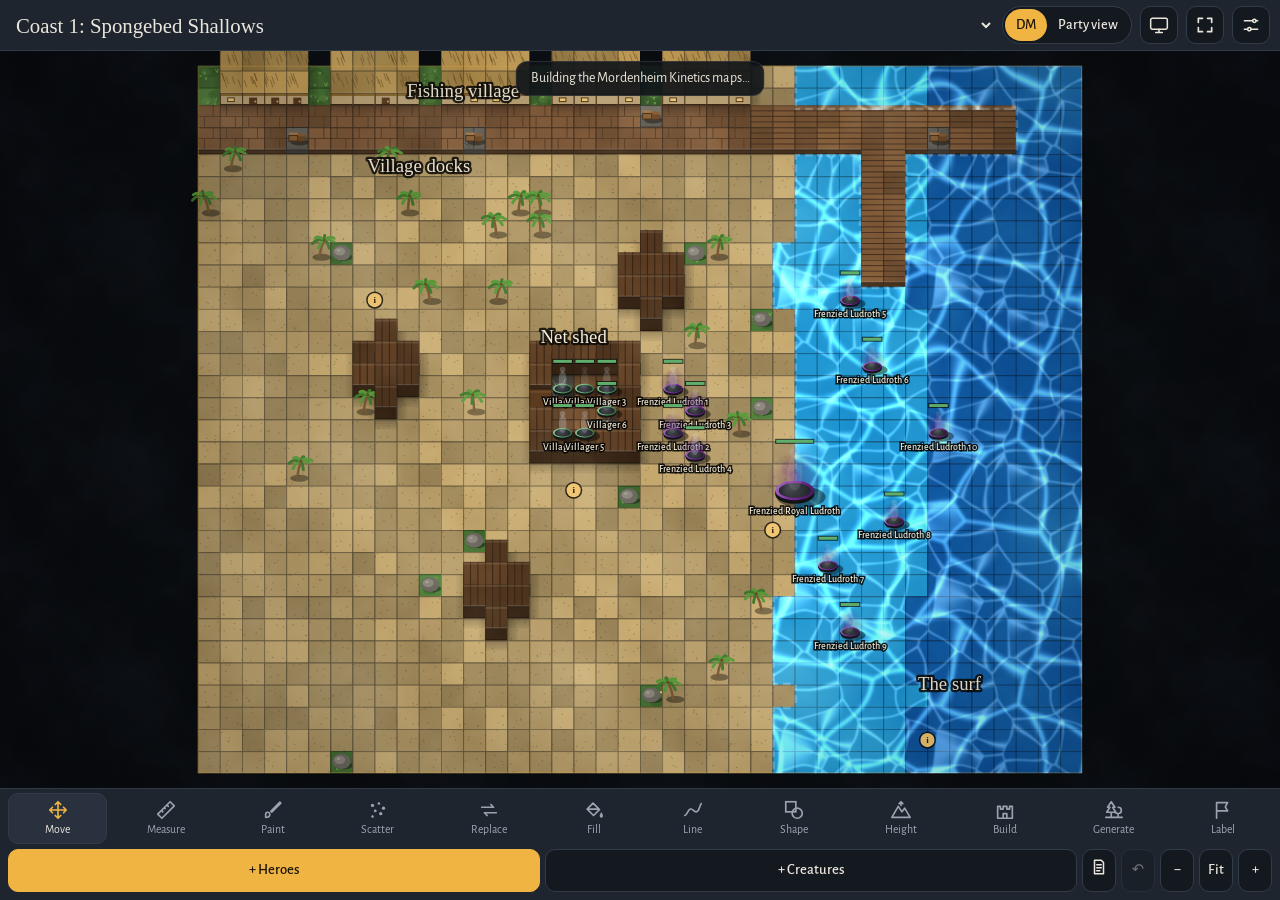
==== commit 25d96006: "Add files via upload" ====
--- a/index.html
+++ b/index.html
@@ -62,6 +62,8 @@
 body.table header,body.table nav.tools,body.table #floatBar{display:none!important}
 #exitTable{position:absolute;top:8px;right:8px;display:none;opacity:.35;font-size:.8rem}
 body.table #exitTable{display:block}
+#fillBtn{display:none;position:fixed;inset:0;z-index:50;background:rgba(8,10,14,.55);color:#fff;border:0;font:600 1.6rem/1.3 system-ui,sans-serif;align-items:center;justify-content:center;text-align:center;padding:20px;cursor:pointer}
+body.table.notfull #fillBtn{display:flex;flex-direction:column;gap:8px}
 #exitTable:hover,#exitTable:focus-visible{opacity:1}
 
 nav.tools{background:var(--panel);padding:4px 8px 8px;display:flex;flex-direction:column;gap:5px;border-top:1px solid var(--line)}
@@ -152,6 +154,11 @@
 .filelabel{position:relative;overflow:hidden}
 .filelabel input{position:absolute;inset:0;opacity:0;cursor:pointer}
 </style>
+<script>
+window.__dmErr=function(msg){try{var b=document.getElementById('dmErr');if(!b){b=document.createElement('div');b.id='dmErr';b.style.cssText='position:fixed;left:8px;right:8px;bottom:8px;z-index:99999;background:#5a1d1d;color:#fff;font:14px/1.4 system-ui,sans-serif;padding:10px 12px;border-radius:10px';(document.body||document.documentElement).appendChild(b);}
+  b.textContent='The dungeon maker hit a problem: '+msg+' — send a screenshot of this message so it can be fixed.';}catch(x){}};
+window.addEventListener('error',function(e){if(e&&e.message&&!/ResizeObserver|Script error/.test(e.message))window.__dmErr(e.message+(e.lineno?' (line '+e.lineno+')':''));});
+</script>
 </head>
 <body>
 <header>
@@ -173,6 +180,7 @@
   <canvas id="map" aria-label="Dungeon map"></canvas>
   <div id="toast" role="status" aria-live="polite"></div>
   <button class="btn" id="exitTable">Exit table display</button>
+  <button id="fillBtn"><span>Click anywhere to fill this screen</span><span style="font-size:1rem;font-weight:400;opacity:.8">This is the players’ screen. Run the game from the DM window.</span></button>
   <div id="floatBar">
     <button class="btn sq" id="fUndo" aria-label="Undo">↶</button>
     <button class="btn sq" id="fOut" aria-label="Zoom out">−</button>
@@ -328,7 +336,8 @@
   <p class="note">Give the players their own screen. It always shows Party view: no hidden creatures, no DM notes, no unexplored areas. You keep the DM view here, and every mini you move, door you open or wall you paint shows up there.</p>
   <h3>TV or monitor plugged into this computer</h3>
   <button class="btn primary" id="castWin">Open the player screen</button>
-  <p class="note">A second window opens (on the other screen by itself if the browser can see it; otherwise drag it there). Press F in that window for full screen. You can also send that window to a smart TV with your browser’s Cast option.</p>
+  <button class="btn" id="castMove" hidden>Move the player screen to the projector</button>
+  <p class="note">The player window goes to the projector or TV and this window stays your DM screen. If the browser asks to manage windows on your displays, choose Allow. Then click the player screen once so it fills the projector. Your computer must be set to Extend (two separate screens), not Duplicate.</p>
   <h3>Another device: a TV’s browser, tablet or laptop</h3>
   <button class="btn" id="castRemote">Connect another device</button>
   <div id="castRemoteBox" hidden style="flex-direction:column;gap:8px">
@@ -3994,7 +4003,7 @@
   return /\b(hallways?|corridors?|foyers?|vestibules?|antechambers?|entry ?ways?|passageways?)\b/.test(s)||
   (/\b(rooms?|chambers?|halls?)\b/.test(s)&&/\b(doors?|windows?|shel(f|ves)|walls?|pillars?|columns?|tapestr|paintings?|fireplaces?|statues?|carpet|rugs?|torches|sconces)\b/.test(s));}
 function tcCompose(text,s,asNew,did){
-  const rnd=tmRng((Math.random()*1e6)|0),sents=s.split(/(?<=[.!?;\n])/);let off=0;
+  const rnd=tmRng((Math.random()*1e6)|0),sents=s.match(/[^.!?;\n]*(?:[.!?;\n]|$)/g).filter(x=>x.length);let off=0;
   const rooms=[],feats=[];let cur=null;
   // 1. find the rooms in reading order, and which words belong to which room
   for(const sen of sents){const ms=[];
@@ -4366,12 +4375,22 @@
 async function peerLib(){if(window.Peer)return true;for(const src of['https://cdn.jsdelivr.net/npm/peerjs@1.5.2/dist/peerjs.min.js','https://cdnjs.cloudflare.com/ajax/libs/peerjs/1.5.2/peerjs.min.js']){try{await loadScript(src);if(window.Peer)return true;}catch(e){}}return false;}
 function castCode(){const a='ABCDEFGHJKLMNPQRSTUVWXYZ23456789';let c='';for(let i=0;i<6;i++)c+=a[Math.floor(Math.random()*a.length)];return c;}
 function playerLink(code){return location.href.split('#')[0]+'#table'+(code?'='+code:'');}
-async function openPlayerWindow(){const url=playerLink();let feat='popup,width=1280,height=720';
-  try{if('getScreenDetails' in window){const sd=await window.getScreenDetails();const other=sd.screens.find(x=>x!==sd.currentScreen);
-    if(other)feat=`popup,left=${other.availLeft},top=${other.availTop},width=${other.availWidth},height=${other.availHeight}`;}}catch(e){}
-  const w=window.open(url,'dungeon-maker-players',feat);if(!w){toast('The browser blocked the new window. Allow pop-ups for this site, then try again.',7000);return;}
+// The player window goes on the second screen (projector/TV). The DM window stays on the laptop.
+async function otherScreen(){try{if('getScreenDetails' in window){const sd=await window.getScreenDetails();return sd.screens.find(x=>x!==sd.currentScreen)||null;}}catch(e){}return null;}
+function screensNote(){const ext=window.screen&&window.screen.isExtended;
+  if(ext===false)return 'Your computer is showing the same picture on both screens, so the projector would show the DM screen too. Switch it to two separate screens: on Windows press Windows key + P and choose Extend; on a Mac open System Settings → Displays and stop mirroring. Then tap Open the player screen again.';
+  if(ext===true)return 'Second screen found. The player window goes there; this window stays the DM screen.';return '';}
+async function openPlayerWindow(){const url=playerLink(),note=screensNote();if(note)castStatus(note);
+  const other=await otherScreen();let feat='popup,width=1280,height=720';if(other)feat=`popup,left=${other.availLeft},top=${other.availTop},width=${other.availWidth},height=${other.availHeight}`;
+  let w=RT.win&&!RT.win.closed?RT.win:null;if(!w)w=window.open(url,'dungeon-maker-players',feat);if(!w){toast('The browser blocked the new window. Allow pop-ups for this site, then try again.',7000);return;}
+  RT.win=w;try{w.focus();}catch(e){}
+  if(other)setTimeout(()=>{try{w.moveTo(other.availLeft,other.availTop);w.resizeTo(other.availWidth,other.availHeight);}catch(e){}},400);
   setTimeout(()=>{markSynced();liveSend({k:'level',id:L.id});liveView(true);},1500);
-  toast('Player screen opened. Drag it onto the TV and press F in it for full screen.',7000);}
+  document.getElementById('castMove').hidden=false;
+  toast(other?'Player screen sent to the projector. Click it once there to fill the screen.':'Player screen opened. Drag it onto the projector, then click it once to fill the screen.',8000);}
+async function movePlayerWindow(){const w=RT.win;if(!w||w.closed){openPlayerWindow();return;}const other=await otherScreen();
+  if(!other){toast('Drag the player window onto the projector by its title bar. If the browser asks to manage windows on your displays, choose Allow so it can do this for you.',8000);return;}
+  try{w.moveTo(other.availLeft,other.availTop);w.resizeTo(other.availWidth,other.availHeight);w.focus();toast('Moved. Click the player screen once to fill the projector.',6000);}catch(e){}}
 // --- DM side ---
 function levelWire(l){return{id:l.id,name:l.name,cols:l.cols,rows:l.rows,lit:l.lit,sky:l.sky,grid:l.grid,scale:l.scale,weather:l.weather,mood:l.mood,time:l.time,gridStyle:l.gridStyle,rle:1,
   cells:rle(l.cells),elev:rle(l.elev),explored:rle(l.explored),tokens:l.tokens.map(cleanTok),labels:l.labels.filter(b=>b.show).map(({_w,_h,...r})=>r)};}
@@ -4412,10 +4431,11 @@
 function liveView(force){if(tableMode||prefs.follow===false)return;const now=performance.now();if(!force&&now-lastViewSent<120)return;lastViewSent=now;
   const W=cv.clientWidth,H=cv.clientHeight;liveSend({k:'view',lvl:L.id,cx:(view.x+W/2)/view.cs,cy:(view.y+H/2)/view.cs,cells:W/view.cs});}
 function markSynced(){try{localStorage.setItem('dungeon-maker-sync',String(Date.now()));}catch(e){}}
-function enterTable(){tableMode=true;document.body.classList.add('table');closeSheets();mode='party';ovStamp++;prefs.fx=prefs.fx!==false;
+function tableFullCheck(){document.body.classList.toggle('notfull',tableMode&&!fsEl()&&!(window.innerHeight>=screen.height-2&&window.innerWidth>=screen.width-2));}
+function enterTable(){tableMode=true;document.body.classList.add('table');setTimeout(tableFullCheck,300);closeSheets();mode='party';ovStamp++;prefs.fx=prefs.fx!==false;
   document.querySelectorAll('#viewSeg button').forEach(o=>o.setAttribute('aria-pressed',String(o.dataset.view==='party')));setTool('move',true);
   requestAnimationFrame(()=>{resizeCanvas();startView();});toast('Table display. This screen now follows the DM.',4000);}
-function exitTable(){tableMode=false;document.body.classList.remove('table');requestAnimationFrame(resizeCanvas);reloadAll();}
+function exitTable(){tableMode=false;document.body.classList.remove('table','notfull');requestAnimationFrame(resizeCanvas);reloadAll();}
 async function reloadAll(){const keep=L&&L.id;let ok=false;try{ok=await loadAll();}catch(e){}if(!ok)return;
   if(tableMode){mode='party';}else if(keep){const i=D.levels.findIndex(l=>l.id===keep);if(i>=0){D.cur=i;L=D.levels[i];}}
   selId=null;invalidate();fillLevels();draw();}
@@ -4425,9 +4445,10 @@
   else if(m.k==='level'){const i=D.levels.findIndex(l=>l.id===m.id);if(i>=0&&i!==D.cur){D.cur=i;L=D.levels[i];invalidate();fillLevels();startView();}}};
 window.addEventListener('storage',e=>{if(e.key==='dungeon-maker-sync'&&tableMode)reloadAll();});
 document.getElementById('tableBtn').addEventListener('click',enterTable);
-document.getElementById('castBtn').addEventListener('click',()=>{document.getElementById('castFollow').checked=prefs.follow!==false;if(RT.peer&&!RT.peer.destroyed)showCast();openSheet(document.getElementById('castSheet'));});
+document.getElementById('castBtn').addEventListener('click',()=>{document.getElementById('castFollow').checked=prefs.follow!==false;document.getElementById('castMove').hidden=!(RT.win&&!RT.win.closed);const n=screensNote();if(n)castStatus(n);if(RT.peer&&!RT.peer.destroyed)showCast();openSheet(document.getElementById('castSheet'));});
 document.getElementById('castDone').addEventListener('click',closeSheets);
 document.getElementById('castWin').addEventListener('click',openPlayerWindow);
+document.getElementById('castMove').addEventListener('click',movePlayerWindow);
 document.getElementById('castRemote').addEventListener('click',()=>startHosting(false));
 document.getElementById('castStop').addEventListener('click',stopHosting);
 document.getElementById('castFollow').addEventListener('change',e=>{prefs.follow=e.target.checked;const f=document.getElementById('followChk');if(f)f.checked=e.target.checked;save();liveView(true);});
@@ -4447,6 +4468,8 @@
 document.getElementById('mkBtn').addEventListener('click',()=>{closeSheets();addMordenheimMaps();});
 document.getElementById('cometBtn').addEventListener('click',()=>{closeSheets();addCometCampaign();});
 document.getElementById('exitTable').addEventListener('click',exitTable);
+document.getElementById('fillBtn').addEventListener('click',()=>{enterFS();setTimeout(tableFullCheck,400);});
+['fullscreenchange','webkitfullscreenchange','resize'].forEach(ev=>(ev==='resize'?window:document).addEventListener(ev,()=>setTimeout(tableFullCheck,200)));
 
 /* ================= start ================= */
 (async()=>{
